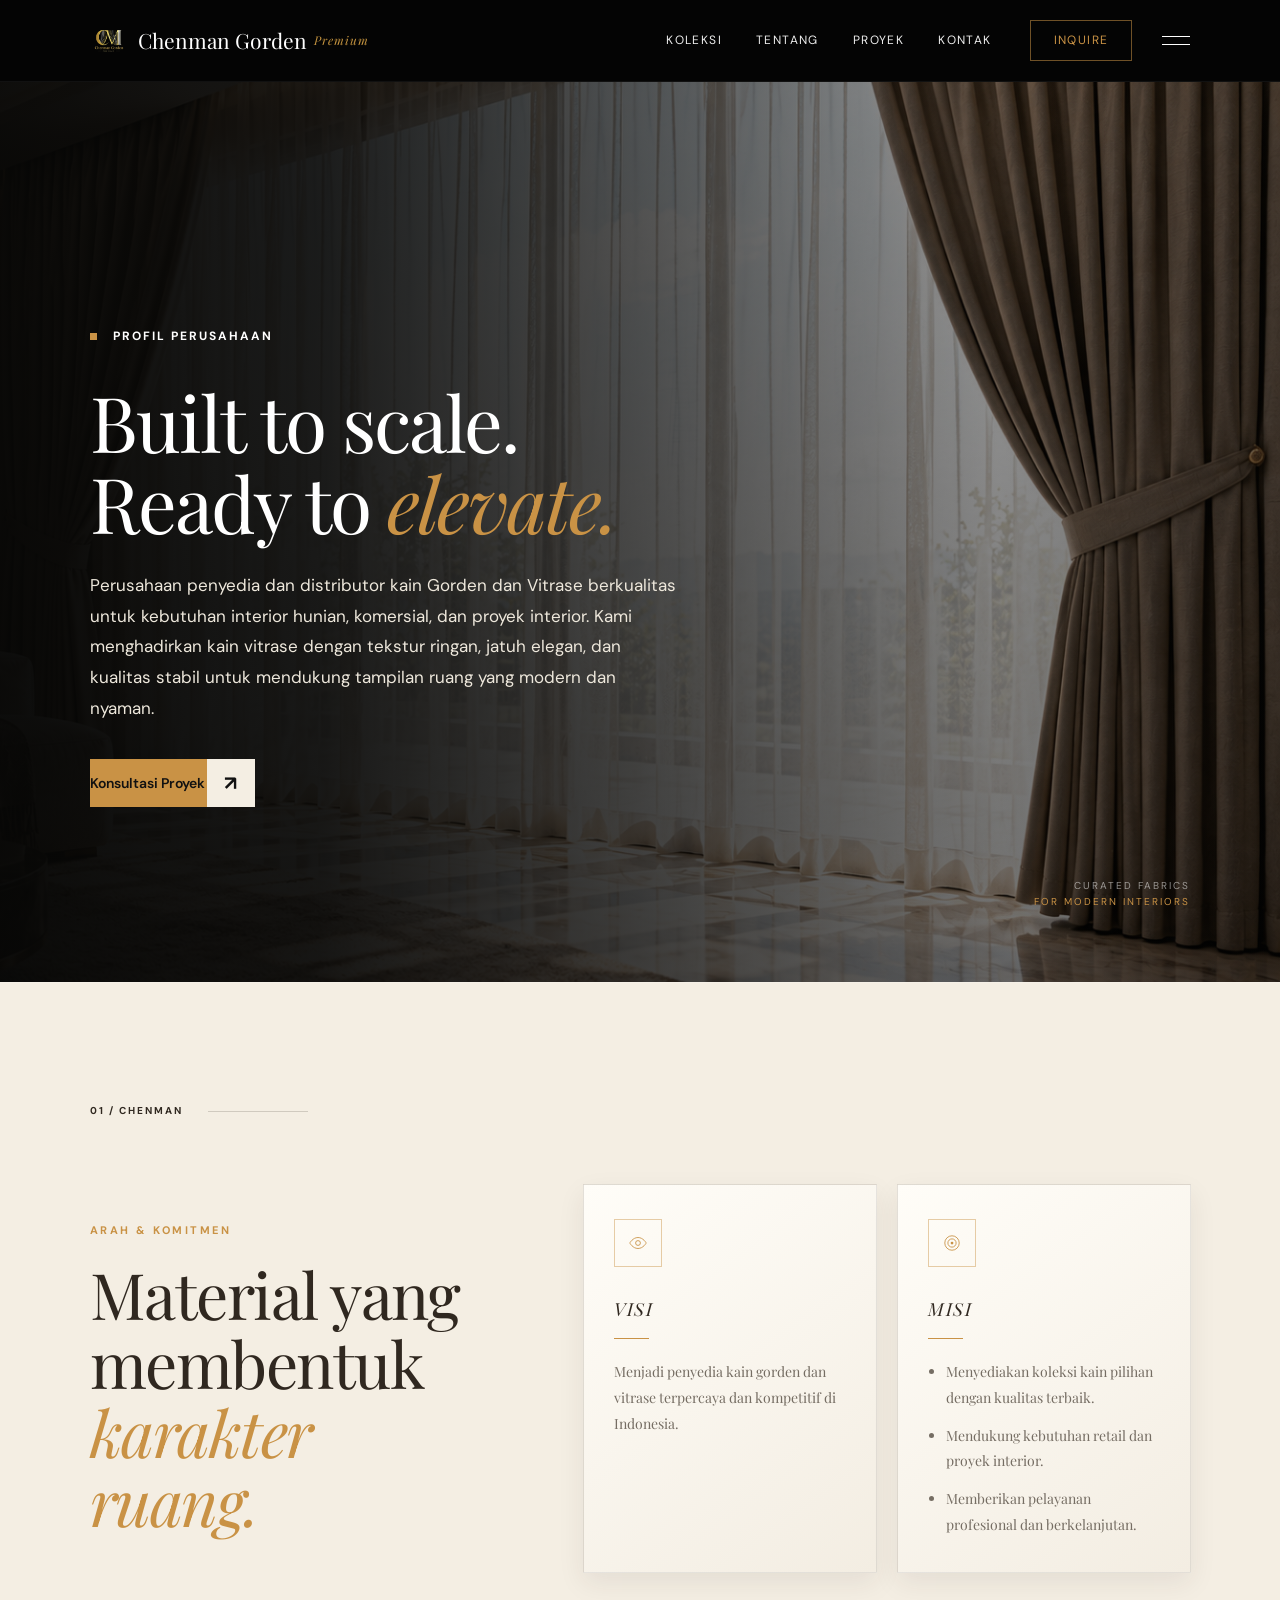
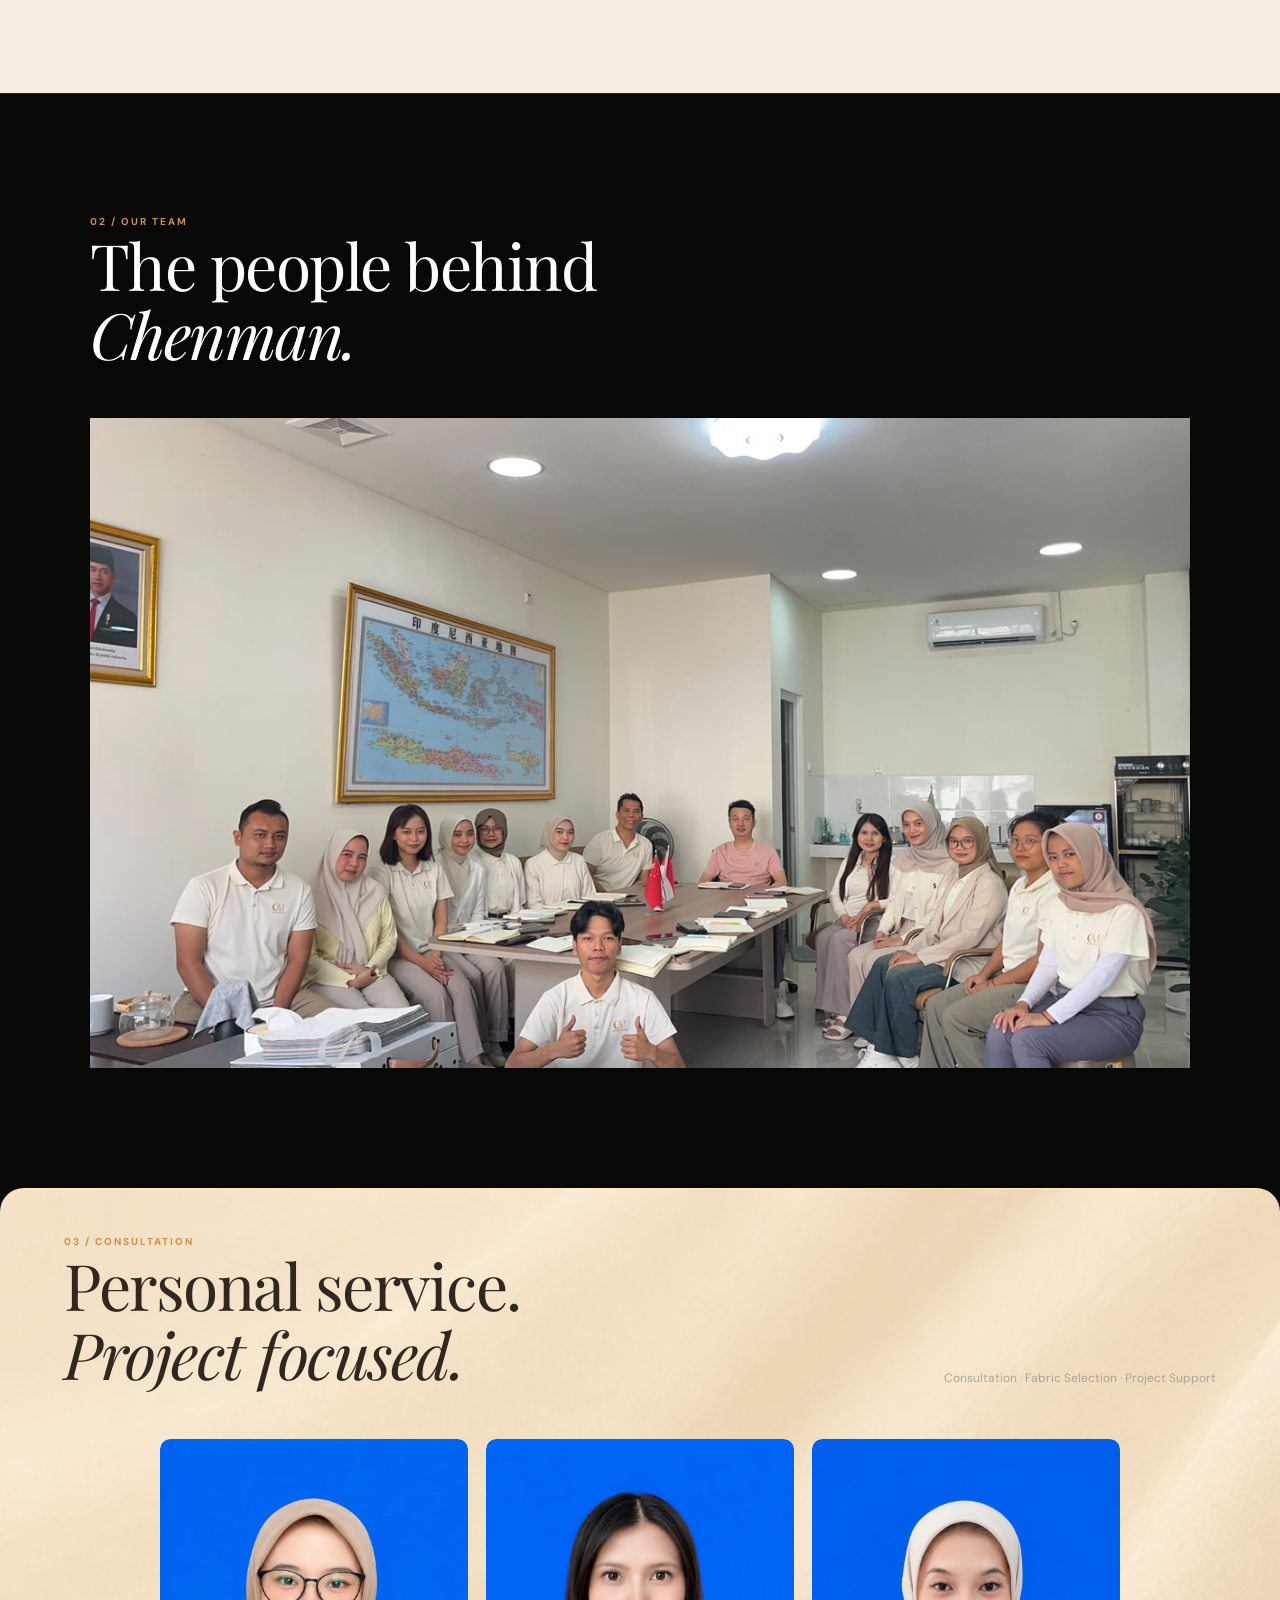
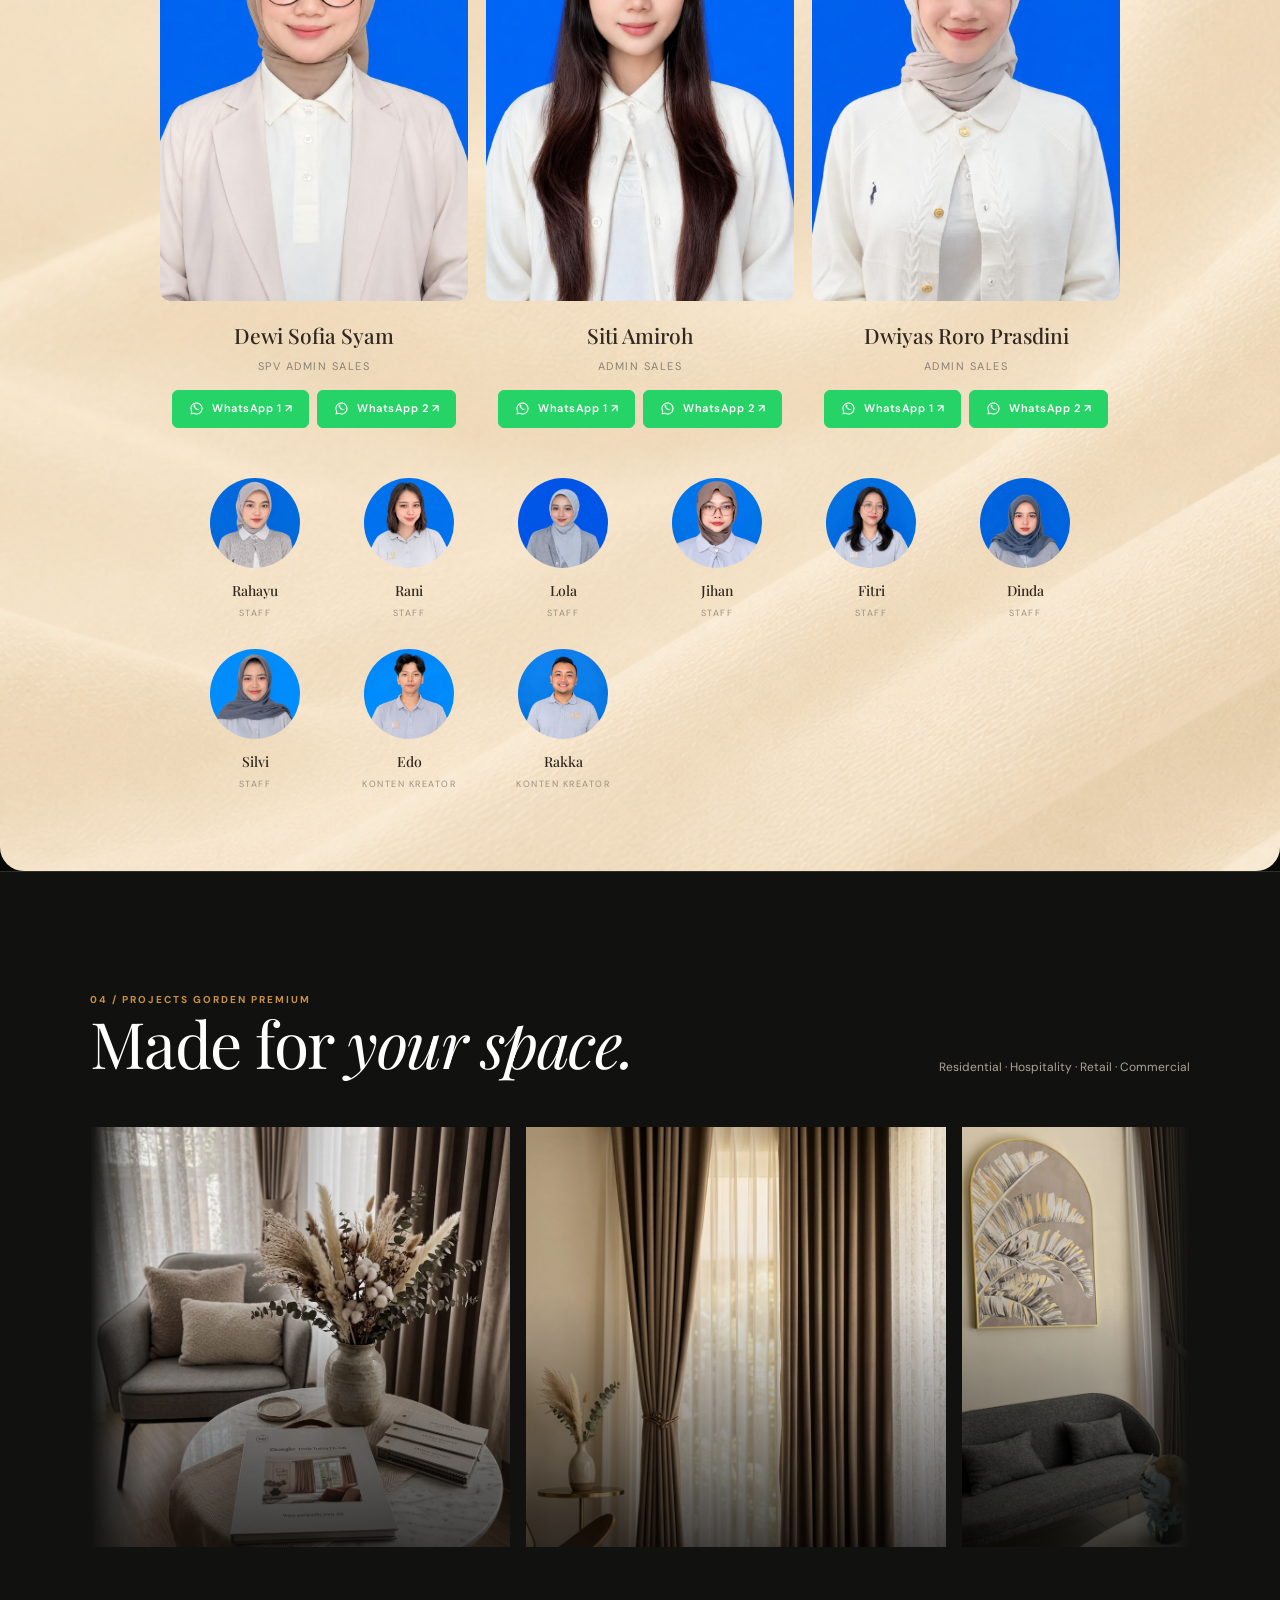
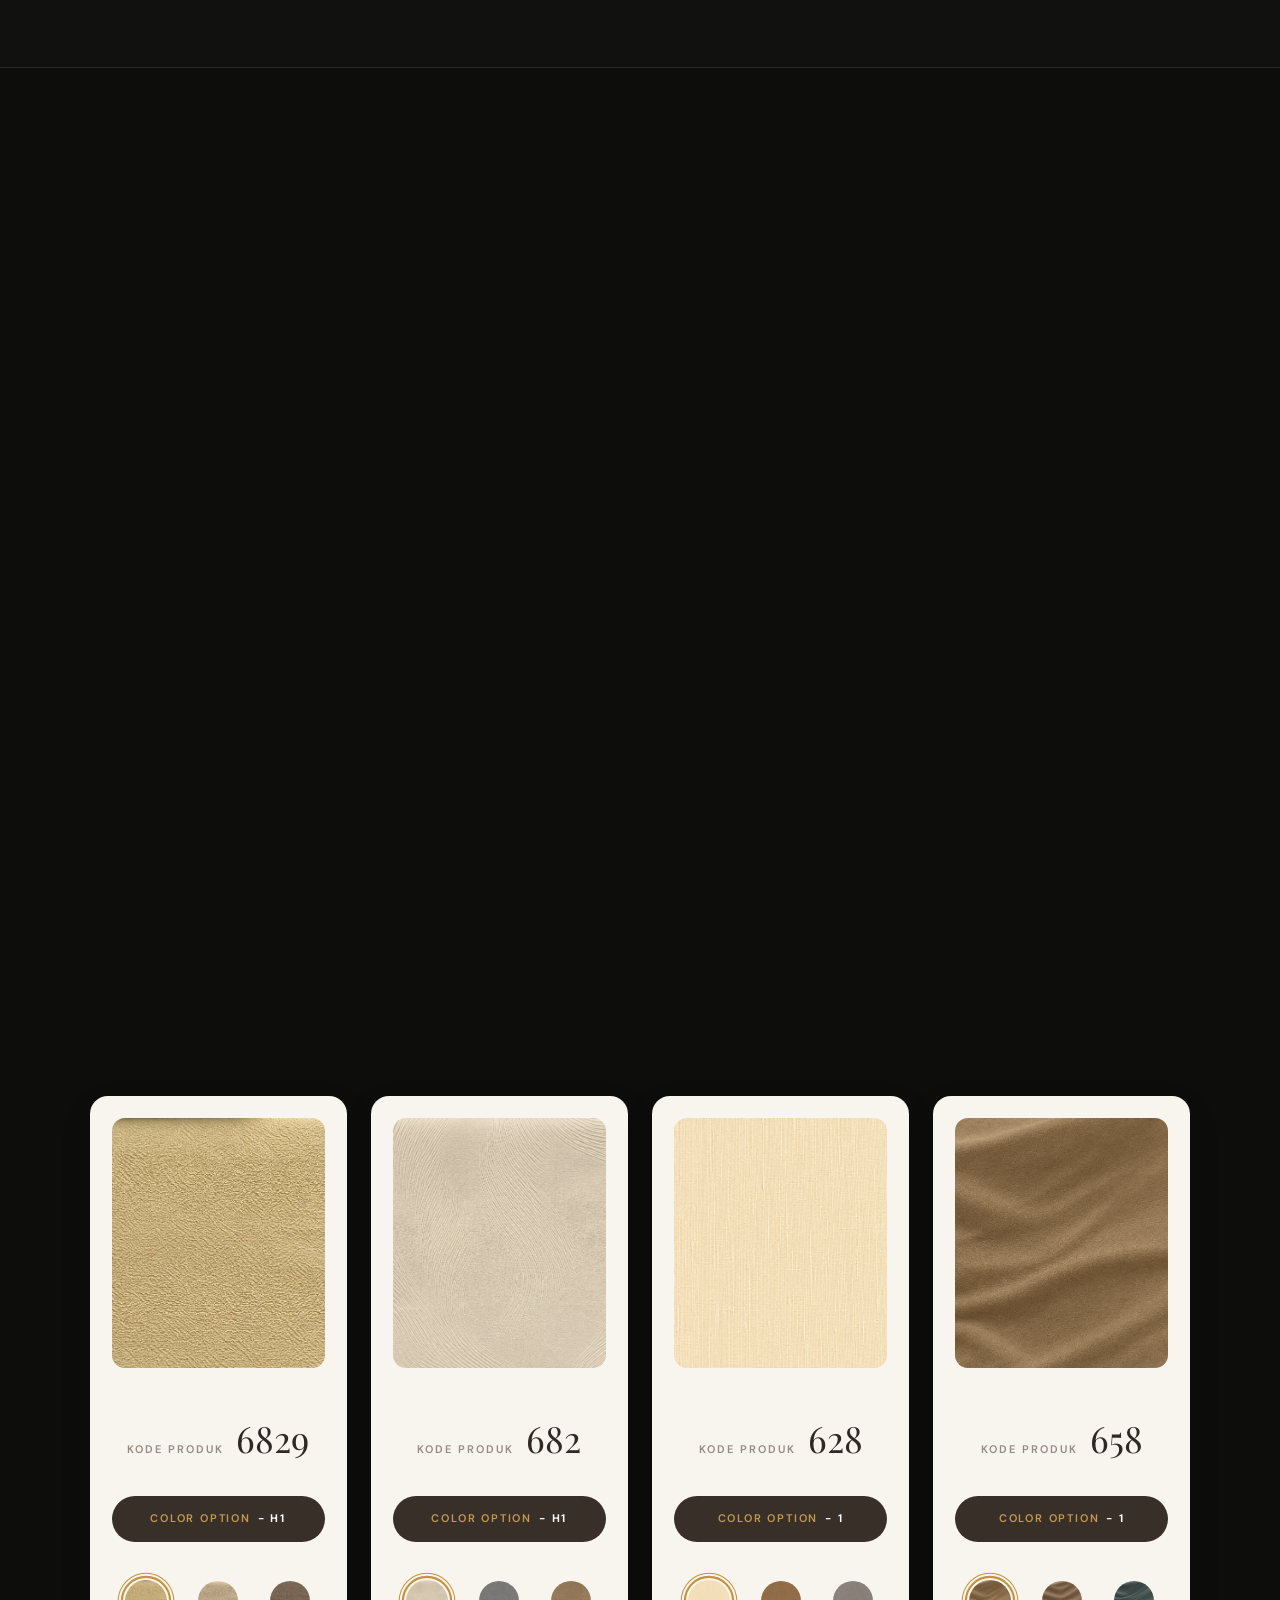
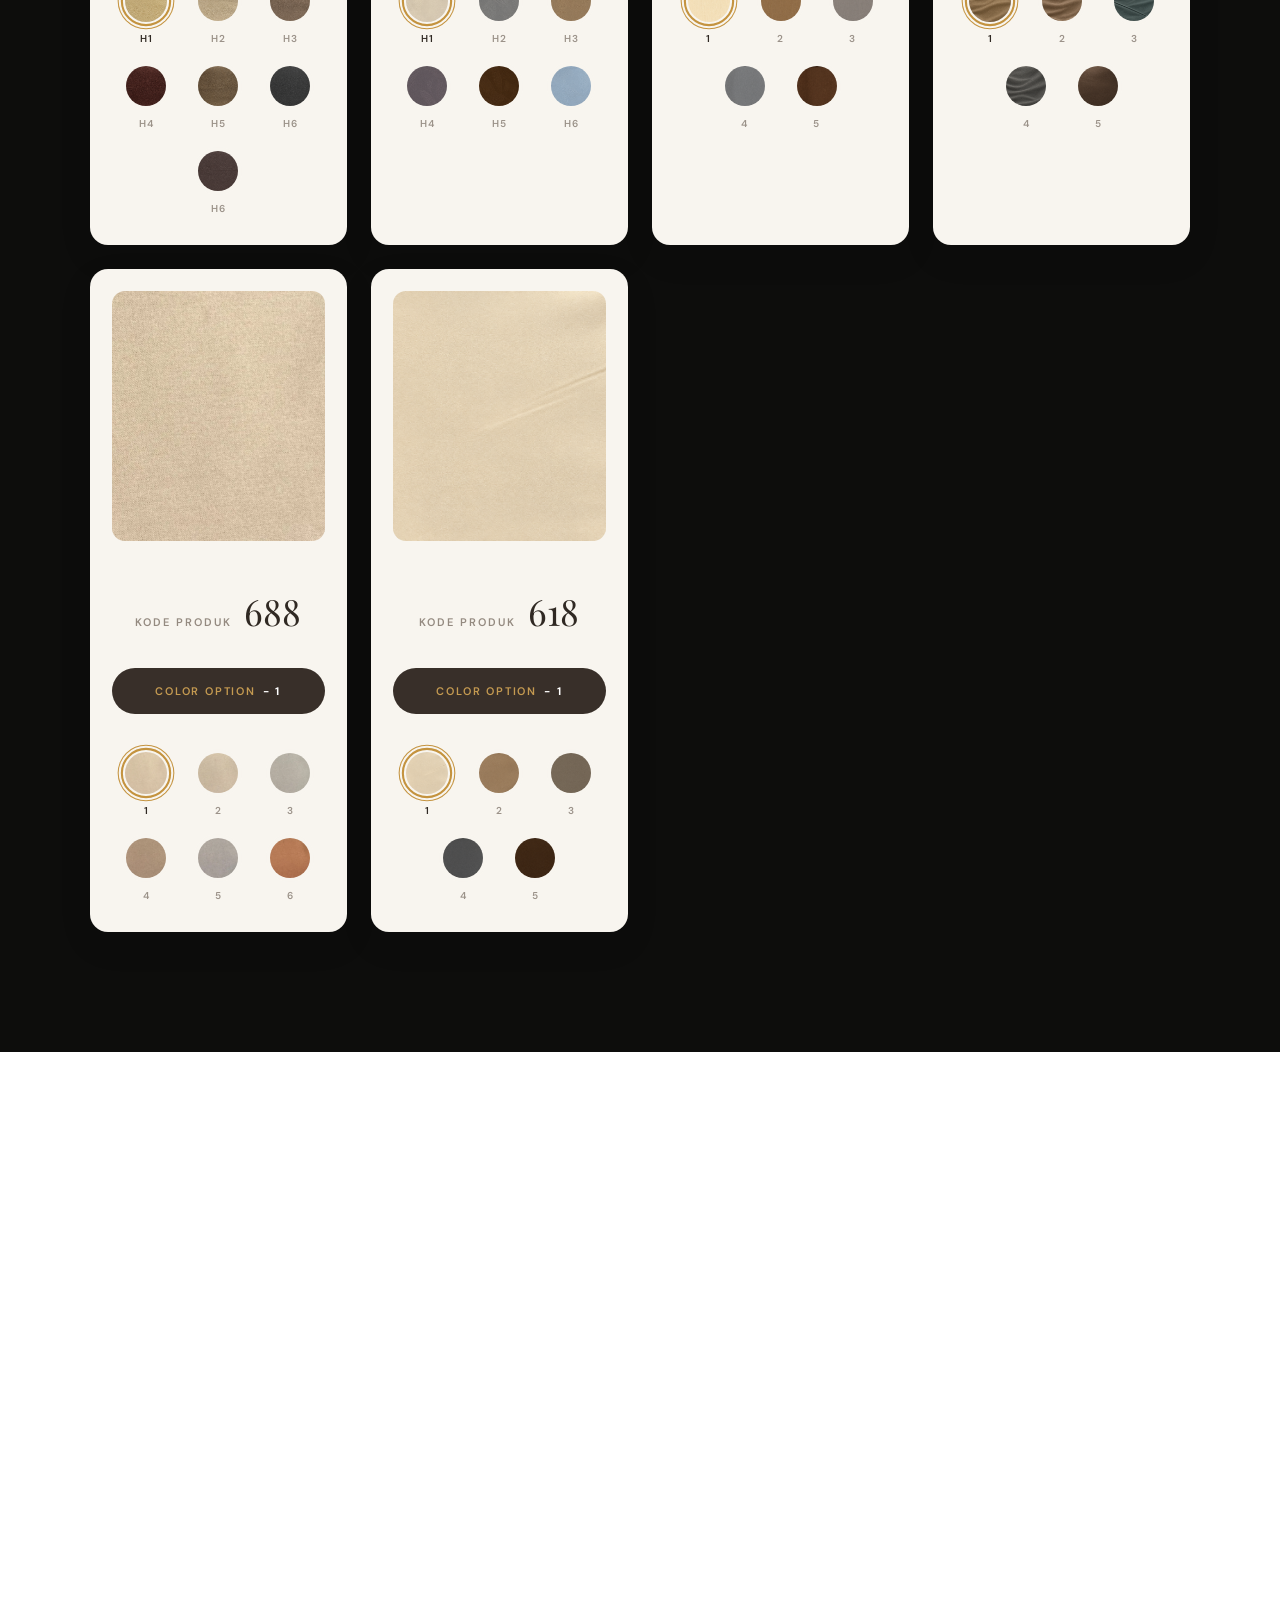
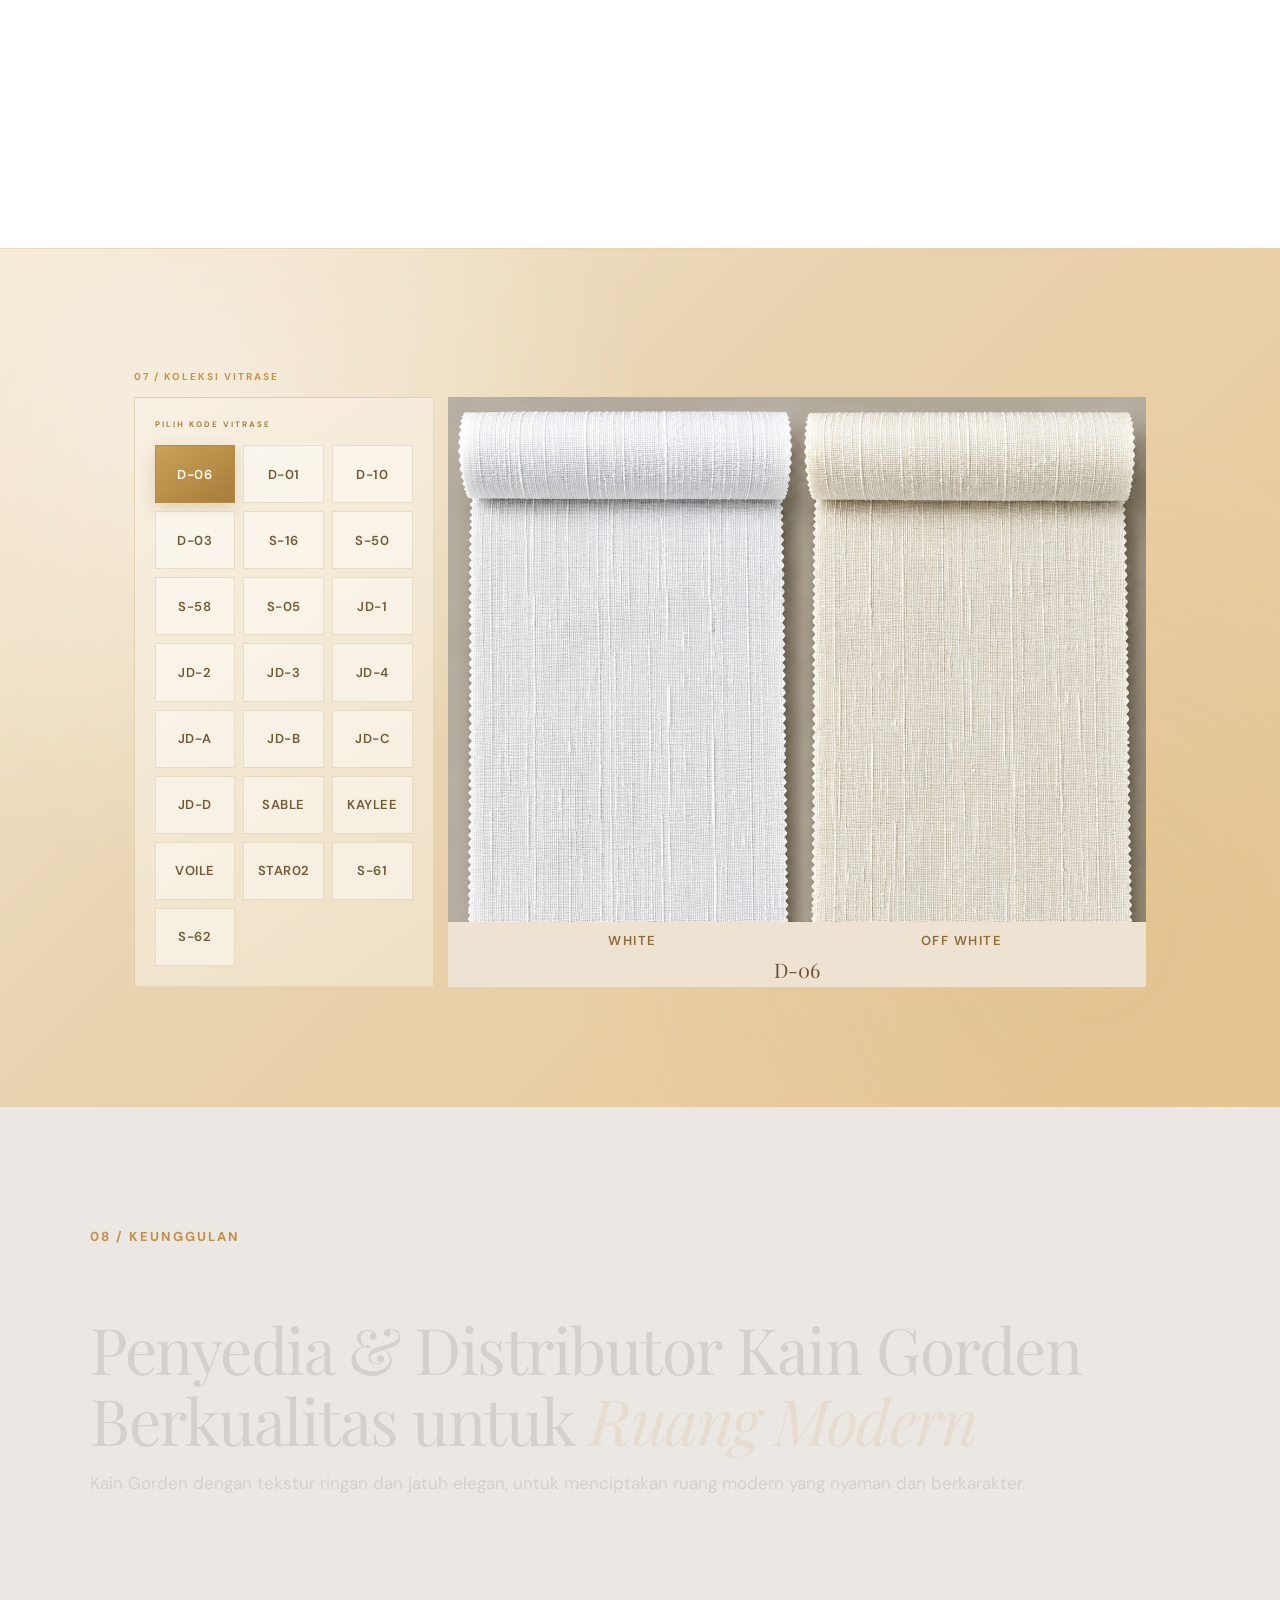
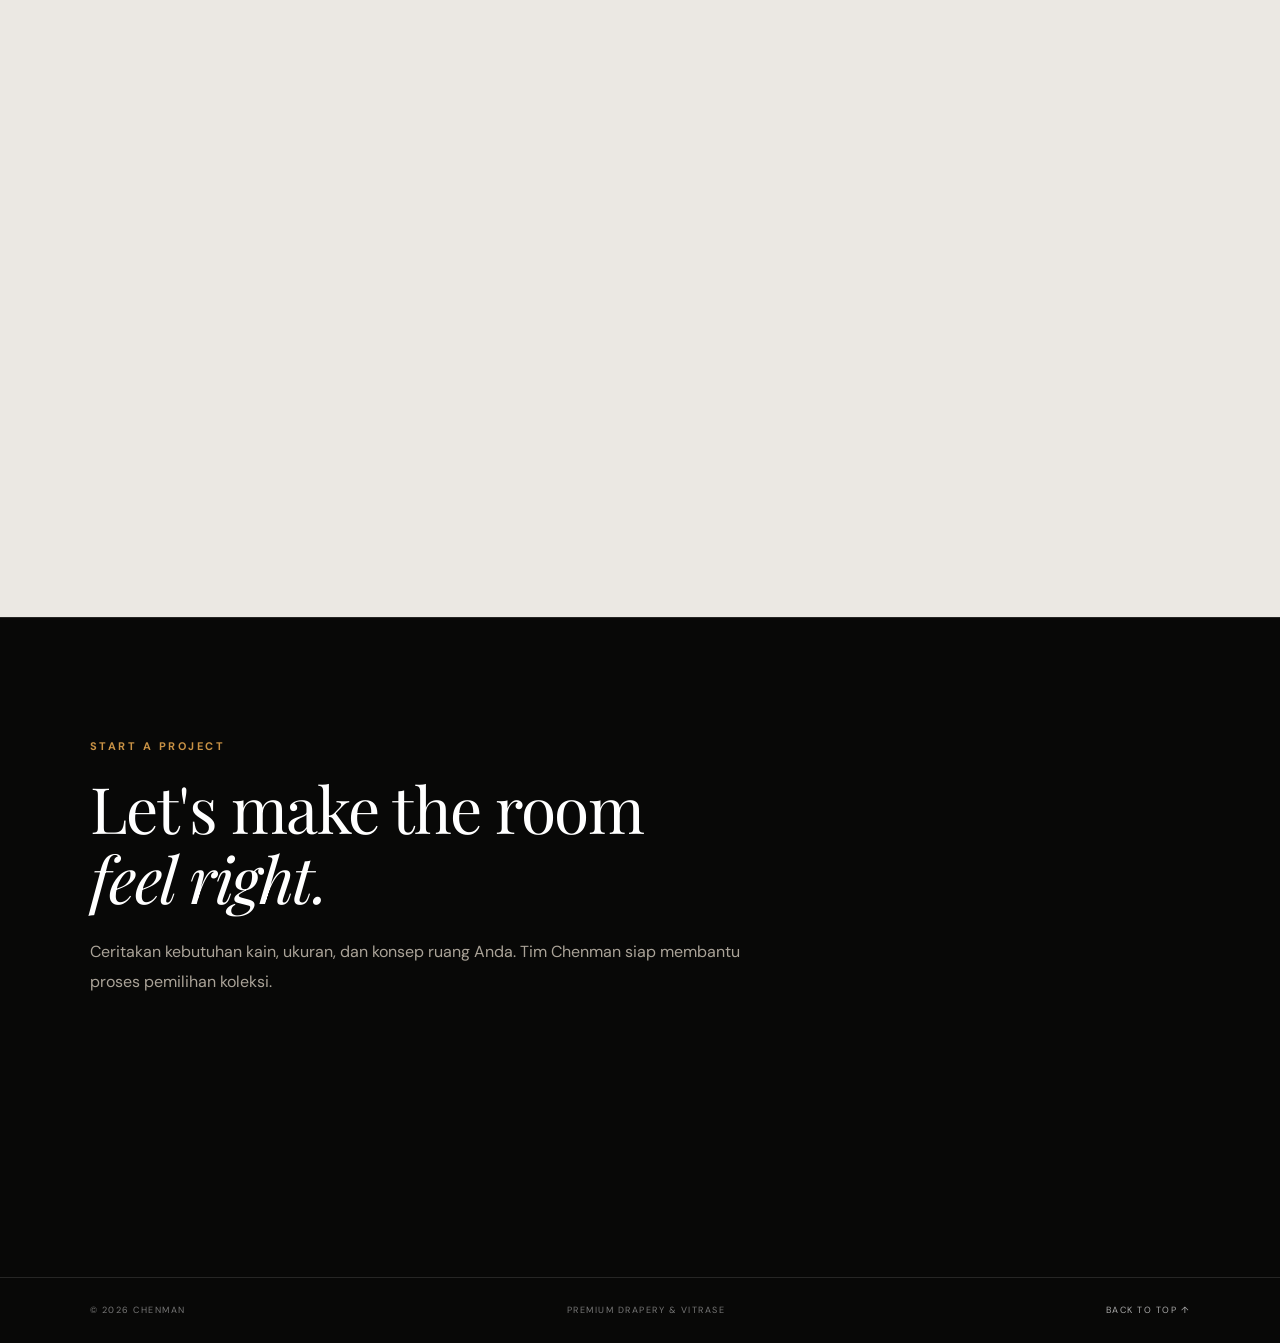
==== index.html @ 86cc6ca8 "Voile" ====
<!DOCTYPE html>
<html lang="id">

<head>
  <meta charset="UTF-8">

  <meta
    name="viewport"
    content="width=device-width, initial-scale=1.0"
  >

  <meta
    name="description"
    content="Chenman Gorden — premium drapery, vitrase, dan kain interior."
  >

  <title>Chenman — Premium Drapery & Vitrase</title>

  <!-- GOOGLE FONTS -->
  <link rel="preconnect" href="https://fonts.googleapis.com">
  <link
    rel="preconnect"
    href="https://fonts.gstatic.com"
    crossorigin
  >

  <link
    href="https://fonts.googleapis.com/css2?family=DM+Sans:wght@400;500;600;700&family=Playfair+Display:ital,wght@0,400;0,500;0,600;1,500&display=swap"
    rel="stylesheet"
  >

  <!-- CSS -->
  <link rel="stylesheet" href="style.css">
</head>


<body>

  <!-- =========================================
     HEADER
========================================= -->

<header class="site-header" id="top">

  <a
  class="brand"
  href="#top"
  aria-label="Chenman Gorden Premium"
>
  <img
    class="brand-logo"
    src="assets/logo1.png"
    alt=""
  >

  <span class="brand-main">
    Chenman Gorden
  </span>

  <span class="brand-premium">
    Premium
  </span>
</a>


  <nav class="desktop-nav">

    <a href="#koleksi">
      Koleksi
    </a>

    <a href="#tentang">
      Tentang
    </a>

    <a href="#proyek">
      Proyek
    </a>

    <a href="#kontak">
      Kontak
    </a>

  </nav>


  <div class="header-actions">

    <a
      class="outline-btn"
      href="#kontak"
    >
      INQUIRE
    </a>

    <button
      class="menu-btn"
      id="menuBtn"
      aria-label="Buka menu"
    >
      <i></i>
      <i></i>
    </button>

  </div>

</header>


  <!-- =========================================
       MOBILE MENU
  ========================================== -->

  <aside
    class="mobile-menu"
    id="mobileMenu"
  >

    <a href="#koleksi">
      Koleksi
    </a>

    <a href="#tentang">
      Tentang
    </a>

    <a href="#proyek">
      Proyek
    </a>

    <a href="#kontak">
      Kontak
    </a>

  </aside>


  <main>


    <!-- =========================================
         HERO
    ========================================== -->

    <section class="hero">

  <!-- BACKGROUND GORDEN -->
  <div class="hero-background"></div>

  <div class="hero-overlay"></div>


  <div class="hero-content">

    <p class="eyebrow">
      <span></span>
      PROFIL PERUSAHAAN
    </p>


    <h1>
      Built to scale.<br>
      Ready to <em>elevate.</em>
    </h1>


    <p class="lead">
      Perusahaan penyedia dan distributor kain Gorden dan Vitrase
      berkualitas untuk kebutuhan interior hunian, komersial, dan proyek
      interior. Kami menghadirkan kain vitrase dengan tekstur ringan, jatuh
      elegan, dan kualitas stabil untuk mendukung tampilan ruang yang modern
      dan nyaman.
    </p>


    <a
      class="gold-btn"
      href="#kontak"
    >
      Konsultasi Proyek
      <b>↗</b>
    </a>

  </div>


  <div class="hero-caption">
    CURATED FABRICS<br>
    <span>FOR MODERN INTERIORS</span>
  </div>

</section>

<!-- =========================================
         01 - CHENMAN
    ========================================== -->

<section class="intro section vision-mission-section" id="tentang">

  <div class="vision-mission-label">
    <div class="section-label">01 / CHENMAN</div>
    <div class="vision-mission-line"></div>
  </div>

  <div class="vision-mission-content">

    <div class="vision-mission-intro">
      <p class="kicker">ARAH & KOMITMEN</p>

      <h2>
        Material yang membentuk<br>
        <em>karakter ruang.</em>
      </h2>
    </div>

    <div class="vision-mission-cards">

      <!-- VISI -->
      <div class="vision-card">

        <div class="vision-icon">
          <svg viewBox="0 0 64 64" aria-hidden="true">
            <path
              d="M8 32s9-16 24-16 24 16 24 16-9 16-24 16S8 32 8 32Z"
              fill="none"
              stroke="currentColor"
              stroke-width="2.5"
            />

            <circle
              cx="32"
              cy="32"
              r="7"
              fill="none"
              stroke="currentColor"
              stroke-width="2.5"
            />
          </svg>
        </div>

        <div class="vision-card-title">VISI</div>

        <div class="vision-card-line"></div>

        <p>
          Menjadi penyedia kain gorden dan vitrase terpercaya dan kompetitif di Indonesia.
        </p>

      </div>


      <!-- MISI -->
      <div class="vision-card">

        <div class="vision-icon">
          <svg viewBox="0 0 64 64" aria-hidden="true">
            <circle
              cx="32"
              cy="32"
              r="21"
              fill="none"
              stroke="currentColor"
              stroke-width="2.5"
            />

            <circle
              cx="32"
              cy="32"
              r="12"
              fill="none"
              stroke="currentColor"
              stroke-width="2.5"
            />

            <circle
              cx="32"
              cy="32"
              r="4"
              fill="currentColor"
            />
          </svg>
        </div>

        <div class="vision-card-title">MISI</div>

        <div class="vision-card-line"></div>

        <ul>
          <li>
            Menyediakan koleksi kain pilihan dengan kualitas terbaik.
          </li>

          <li>
            Mendukung kebutuhan retail dan proyek interior.
          </li>

          <li>
            Memberikan pelayanan profesional dan berkelanjutan.
          </li>
        </ul>

      </div>

    </div>

  </div>

</section>

    <!-- =========================================
         02 / FOTO RAMEAN
    ========================================== -->

    <section class="team section">

      <div class="section-head">

        <div>

          <div class="section-label">
            02 / OUR TEAM
          </div>

          <h2>
            The people behind<br>
            <em>Chenman.</em>
          </h2>

        </div>

      </div>

      <div class="team-photo">

      <img src="assets/team.jpeg" alt="Tim Chenman">

      </div>

    </section>


    <!-- =========================================
         03 / SALES & CONSULTATION
    ========================================== -->

    <section class="sales section sales-section" id="konsultasi">

      <div class="section-head">

        <div>

          <div class="section-label">
            03 / CONSULTATION
          </div>

          <h2>
            Personal service.<br>
            <em>Project focused.</em>
          </h2>

        </div>


        <p class="project-note">
          Consultation · Fabric Selection · Project Support
        </p>

      </div>

<!-- =========================================
     3 STAFF UTAMA
========================================= -->

<div class="consultation-feature">

  <!-- =========================
       DEWI
  ========================== -->
  <div class="consultant-card">

    <a
      href="https://wa.me/6281617749989"
      target="_blank"
      rel="noopener"
      class="consultant-photo"
    >
      <img
        src="assets/staff/dewi.jpeg"
        alt="Dewi"
      >
    </a>

    <div class="consultant-info">

      <h3>Dewi Sofia Syam</h3>
      <p>SPV Admin Sales</p>

      <div class="consultant-wa">

        <!-- WhatsApp 1 -->
        <a
          href="https://wa.me/6281617749989"
          target="_blank"
          rel="noopener"
        >
          <svg
            width="15"
            height="15"
            viewBox="0 0 32 32"
            aria-hidden="true"
          >
            <path
              fill="currentColor"
              d="M16.01 3C8.83 3 3 8.82 3 16c0 2.29.6 4.45 1.74 6.39L3.06 29l6.76-1.65A12.92 12.92 0 0 0 16.01 29C23.18 29 29 23.18 29 16S23.18 3 16.01 3Zm0 23.65c-2.03 0-4.02-.55-5.76-1.6l-.41-.24-4.01.98 1.07-3.9-.27-.42A10.7 10.7 0 1 1 16.01 26.65Zm5.87-8.03c-.32-.16-1.9-.94-2.19-1.05-.29-.11-.5-.16-.71.16-.21.32-.82 1.05-1-1.26-.18.21-.36.24-.68.08-.32-.16-1.34-.49-2.55-1.57-.94-.84-1.57-1.87-1.75-2.19-.18-.32-.02-.49.14-.65.15-.15.32-.39.48-.58.16-.19.21-.32.32-.53.11-.21.05-.39-.03-.55-.08-.16-.71-1.71-.97-2.34-.26-.63-.52-.54-.71-.55h-.6c-.21 0-.55.08-.84.39-.29.32-1.1 1.08-1.1 2.63s1.13 3.05 1.29 3.26c.16.21 2.23 3.4 5.4 4.77.75.32 1.34.52 1.8.67.76.24 1.45.21 2 .13.61-.09 1.9-.78 2.17-1.53.27-.76.27-1.4.19-1.53-.08-.13-.29-.21-.61-.37Z"
            />
          </svg>

          WhatsApp 1 ↗
        </a>

        <!-- WhatsApp 2 -->
        <a
          href="https://wa.me/6281617759989"
          target="_blank"
          rel="noopener"
        >
          <svg
            width="15"
            height="15"
            viewBox="0 0 32 32"
            aria-hidden="true"
          >
            <path
              fill="currentColor"
              d="M16.01 3C8.83 3 3 8.82 3 16c0 2.29.6 4.45 1.74 6.39L3.06 29l6.76-1.65A12.92 12.92 0 0 0 16.01 29C23.18 29 29 23.18 29 16S23.18 3 16.01 3Zm0 23.65c-2.03 0-4.02-.55-5.76-1.6l-.41-.24-4.01.98 1.07-3.9-.27-.42A10.7 10.7 0 1 1 16.01 26.65Zm5.87-8.03c-.32-.16-1.9-.94-2.19-1.05-.29-.11-.5-.16-.71.16-.21.32-.82 1.05-1-1.26-.18.21-.36.24-.68.08-.32-.16-1.34-.49-2.55-1.57-.94-.84-1.57-1.87-1.75-2.19-.18-.32-.02-.49.14-.65.15-.15.32-.39.48-.58.16-.19.21-.32.32-.53.11-.21.05-.39-.03-.55-.08-.16-.71-1.71-.97-2.34-.26-.63-.52-.54-.71-.55h-.6c-.21 0-.55.08-.84.39-.29.32-1.1 1.08-1.1 2.63s1.13 3.05 1.29 3.26c.16.21 2.23 3.4 5.4 4.77.75.32 1.34.52 1.8.67.76.24 1.45.21 2 .13.61-.09 1.9-.78 2.17-1.53.27-.76.27-1.4.19-1.53-.08-.13-.29-.21-.61-.37Z"
            />
          </svg>

          WhatsApp 2 ↗
        </a>

      </div>
    </div>
  </div>


  <!-- =========================
       AMI
  ========================== -->
  <div class="consultant-card">

    <a
      href="https://wa.me/6282128495941"
      target="_blank"
      rel="noopener"
      class="consultant-photo"
    >
      <img
        src="assets/staff/ami.jpeg"
        alt="Ami"
      >
    </a>

    <div class="consultant-info">

      <h3>Siti Amiroh</h3>
      <p>Admin Sales</p>

      <div class="consultant-wa">

        <!-- WhatsApp 1 -->
        <a
          href="https://wa.me/628157770232"
          target="_blank"
          rel="noopener"
        >
          <svg
            width="15"
            height="15"
            viewBox="0 0 32 32"
            aria-hidden="true"
          >
            <path
              fill="currentColor"
              d="M16.01 3C8.83 3 3 8.82 3 16c0 2.29.6 4.45 1.74 6.39L3.06 29l6.76-1.65A12.92 12.92 0 0 0 16.01 29C23.18 29 29 23.18 29 16S23.18 3 16.01 3Zm0 23.65c-2.03 0-4.02-.55-5.76-1.6l-.41-.24-4.01.98 1.07-3.9-.27-.42A10.7 10.7 0 1 1 16.01 26.65Zm5.87-8.03c-.32-.16-1.9-.94-2.19-1.05-.29-.11-.5-.16-.71.16-.21.32-.82 1.05-1-1.26-.18.21-.36.24-.68.08-.32-.16-1.34-.49-2.55-1.57-.94-.84-1.57-1.87-1.75-2.19-.18-.32-.02-.49.14-.65.15-.15.32-.39.48-.58.16-.19.21-.32.32-.53.11-.21.05-.39-.03-.55-.08-.16-.71-1.71-.97-2.34-.26-.63-.52-.54-.71-.55h-.6c-.21 0-.55.08-.84.39-.29.32-1.1 1.08-1.1 2.63s1.13 3.05 1.29 3.26c.16.21 2.23 3.4 5.4 4.77.75.32 1.34.52 1.8.67.76.24 1.45.21 2 .13.61-.09 1.9-.78 2.17-1.53.27-.76.27-1.4.19-1.53-.08-.13-.29-.21-.61-.37Z"
            />
          </svg>

          WhatsApp 1 ↗
        </a>

        <!-- WhatsApp 2 -->
        <a
          href="https://wa.me/628157770235"
          target="_blank"
          rel="noopener"
        >
          <svg
            width="15"
            height="15"
            viewBox="0 0 32 32"
            aria-hidden="true"
          >
            <path
              fill="currentColor"
              d="M16.01 3C8.83 3 3 8.82 3 16c0 2.29.6 4.45 1.74 6.39L3.06 29l6.76-1.65A12.92 12.92 0 0 0 16.01 29C23.18 29 29 23.18 29 16S23.18 3 16.01 3Zm0 23.65c-2.03 0-4.02-.55-5.76-1.6l-.41-.24-4.01.98 1.07-3.9-.27-.42A10.7 10.7 0 1 1 16.01 26.65Zm5.87-8.03c-.32-.16-1.9-.94-2.19-1.05-.29-.11-.5-.16-.71.16-.21.32-.82 1.05-1-1.26-.18.21-.36.24-.68.08-.32-.16-1.34-.49-2.55-1.57-.94-.84-1.57-1.87-1.75-2.19-.18-.32-.02-.49.14-.65.15-.15.32-.39.48-.58.16-.19.21-.32.21-.53.11-.21.05-.39-.03-.55-.08-.16-.71-1.71-.97-2.34-.26-.63-.52-.54-.71-.55h-.6c-.21 0-.55.08-.84.39-.29.32-1.1 1.08-1.1 2.63s1.13 3.05 1.29 3.26c.16.21 2.23 3.4 5.4 4.77.75.32 1.34.52 1.8.67.76.24 1.45.21 2 .13.61-.09 1.9-.78 2.17-1.53.27-.76.27-1.4.19-1.53-.08-.13-.29-.21-.61-.37Z"
            />
          </svg>

          WhatsApp 2 ↗
        </a>

      </div>
    </div>
  </div>


  <!-- =========================
       DWI
  ========================== -->
  <div class="consultant-card">

    <a
      href="https://wa.me/6281586057776"
      target="_blank"
      rel="noopener"
      class="consultant-photo"
    >
      <img
        src="assets/staff/dwi.jpeg"
        alt="Dwi"
      >
    </a>

    <div class="consultant-info">

      <h3>Dwiyas Roro Prasdini</h3>
      <p>Admin Sales</p>

      <div class="consultant-wa">

        <!-- WhatsApp 1 -->
        <a
          href="https://wa.me/6281586057776"
          target="_blank"
          rel="noopener"
        >
          <svg
            width="15"
            height="15"
            viewBox="0 0 32 32"
            aria-hidden="true"
          >
            <path
              fill="currentColor"
              d="M16.01 3C8.83 3 3 8.82 3 16c0 2.29.6 4.45 1.74 6.39L3.06 29l6.76-1.65A12.92 12.92 0 0 0 16.01 29C23.18 29 29 23.18 29 16S23.18 3 16.01 3Zm0 23.65c-2.03 0-4.02-.55-5.76-1.6l-.41-.24-4.01.98 1.07-3.9-.27-.42A10.7 10.7 0 1 1 16.01 26.65Zm5.87-8.03c-.32-.16-1.9-.94-2.19-1.05-.29-.11-.5-.16-.71.16-.21.32-.82 1.05-1-1.26-.18.21-.36.24-.68.08-.32-.16-1.34-.49-2.55-1.57-.94-.84-1.57-1.87-1.75-2.19-.18-.32-.02-.49.14-.65.15-.15.32-.39.48-.58.16-.19.21-.32.32-.53.11-.21.05-.39-.03-.55-.08-.16-.71-1.71-.97-2.34-.26-.63-.52-.54-.71-.55h-.6c-.21 0-.55.08-.84.39-.29.32-1.1 1.08-1.1 2.63s1.13 3.05 1.29 3.26c.16.21 2.23 3.4 5.4 4.77.75.32 1.34.52 1.8.67.76.24 1.45.21 2 .13.61-.09 1.9-.78 2.17-1.53.27-.76.27-1.4.19-1.53-.08-.13-.29-.21-.61-.37Z"
            />
          </svg>

          WhatsApp 1 ↗
        </a>

        <!-- WhatsApp 2 -->
        <a
          href="https://wa.me/6281586177706"
          target="_blank"
          rel="noopener"
        >
          <svg
            width="15"
            height="15"
            viewBox="0 0 32 32"
            aria-hidden="true"
          >
            <path
              fill="currentColor"
              d="M16.01 3C8.83 3 3 8.82 3 16c0 2.29.6 4.45 1.74 6.39L3.06 29l6.76-1.65A12.92 12.92 0 0 0 16.01 29C23.18 29 29 23.18 29 16S23.18 3 16.01 3Zm0 23.65c-2.03 0-4.02-.55-5.76-1.6l-.41-.24-4.01.98 1.07-3.9-.27-.42A10.7 10.7 0 1 1 16.01 26.65Zm5.87-8.03c-.32-.16-1.9-.94-2.19-1.05-.29-.11-.5-.16-.71.16-.21.32-.82 1.05-1-1.26-.18.21-.36.24-.68.08-.32-.16-1.34-.49-2.55-1.57-.94-.84-1.57-1.87-1.75-2.19-.18-.32-.02-.49.14-.65.15-.15.32-.39.48-.58.16-.19.21-.32.32-.53.11-.21.05-.39-.03-.55-.08-.16-.71-1.71-.97-2.34-.26-.63-.52-.54-.71-.55h-.6c-.21 0-.55.08-.84.39-.29.32-1.1 1.08-1.1 2.63s1.13 3.05 1.29 3.26c.16.21 2.23 3.4 5.4 4.77.75.32 1.34.52 1.8.67.76.24 1.45.21 2 .13.61-.09 1.9-.78 2.17-1.53.27-.76.27-1.4.19-1.53-.08-.13-.29-.21-.61-.37Z"
            />
          </svg>

          WhatsApp 2 ↗
        </a>

      </div>
    </div>
  </div>

</div>

<!-- =========================================
     STAFF LAINNYA
========================================= -->

<div class="consultation-grid">

  <div class="staff-card">
    <img src="assets/staff/ayu.jpeg" alt="Rahayu">
    <h4>Rahayu</h4>
    <span>STAFF</span>
  </div>

  <div class="staff-card">
    <img src="assets/staff/rani.jpeg" alt="Rani">
    <h4>Rani</h4>
    <span>STAFF</span>
  </div>

  <div class="staff-card">
    <img src="assets/staff/lola.PNG" alt="">
    <h4>Lola</h4>
    <span>STAFF</span>
  </div>

  <div class="staff-card">
    <img src="assets/staff/jihan.jpeg" alt="">
    <h4>Jihan</h4>
    <span>STAFF</span>
  </div>

  <div class="staff-card">
    <img src="assets/staff/fitri.png" alt="">
    <h4>Fitri</h4>
    <span>STAFF</span>
  </div>

  <div class="staff-card">
    <img src="assets/staff/dinda.jpeg" alt="">
    <h4>Dinda</h4>
    <span>STAFF</span>
  </div>

  <div class="staff-card">
    <img src="assets/staff/silvi.jpeg" alt="">
    <h4>Silvi</h4>
    <span>STAFF</span>
  </div>

  <div class="staff-card">
    <img src="assets/staff/edo.jpeg" alt="">
    <h4>Edo</h4>
    <span>KONTEN KREATOR</span>
  </div>

  <div class="staff-card">
    <img src="assets/staff/rakka.jpeg" alt="">
    <h4>Rakka</h4>
    <span>KONTEN KREATOR</span>
  </div>


</div>

      <p class="body-copy">
        
      </p>

    </section>


    <!-- =========================================
         PROJECTS
    ========================================== -->

    <section
      class="projects section"
      id="proyek"
    >

      <div class="section-head">

        <div>

          <div class="section-label">
            04 / PROJECTS GORDEN PREMIUM
          </div>

          <h2>
            Made for <em>your space.</em>
          </h2>

        </div>


        <p class="project-note">
          Residential · Hospitality · Retail · Commercial
        </p>

      </div>


        <div class="project-slider">

        <div class="project-track">

          <div class="project g1">
            <span></span>
          </div>

          <div class="project g2">
            <span></span>
          </div>

          <div class="project g3">
            <span></span>
          </div>

          <!-- DUPLIKAT UNTUK LOOP -->
          <div class="project g1">
            <span></span>
          </div>

          <div class="project g2">
            <span></span>
          </div>

          <div class="project g3">
            <span>L</span>
          </div>

        </div>

      </div>

    </section>



<!-- =========================================
     05 / COLLECTION
========================================= -->

<section
  class="collection section"
  id="koleksi"
>

  <div class="section-head">

    <div>

      <div class="section-label">
        05 / COLLECTION
      </div>

      <h2>
        Featured <em>Collections</em>
      </h2>

    </div>


    <a
      href="#kontak"
      class="text-link"
    >
      Lihat semua koleksi ↗
    </a>

  </div>



  <div class="catalog-products">


    <!-- =====================================
         6811
    ====================================== -->

    <article class="product-card">

      <div class="product-image">

        <img
          id="image-6811"
          src="assets/6811/6811-h1.png"
          alt="Chenman 6811 H1"
        >

      </div>


      <div class="product-code">

        <span>KODE PRODUK</span>

        <strong>
          6811
        </strong>

      </div>


      <div class="color-title">

        <span>COLOR OPTION</span>

        <b>- H1</b>

      </div>


      <div
        class="color-options"
        data-product="6811"
      >

        <button
          class="color-option active"
          data-color="H1"
          data-image="assets/6811/6811-h1.png"
        >
          <img src="assets/6811/6811-h1.png" alt="H1">
          <span>H1</span>
        </button>

        <button
          class="color-option"
          data-color="H2"
          data-image="assets/6811/6811-h2.png"
        >
          <img src="assets/6811/6811-h2.png" alt="H2">
          <span>H2</span>
        </button>

        <button
          class="color-option"
          data-color="H3"
          data-image="assets/6811/6811-h3.png"
        >
          <img src="assets/6811/6811-h3.png" alt="H3">
          <span>H3</span>
        </button>

        <button
          class="color-option"
          data-color="H4"
          data-image="assets/6811/6811-h4.png"
        >
          <img src="assets/6811/6811-h4.png" alt="H4">
          <span>H4</span>
        </button>

        <button
          class="color-option"
          data-color="H5"
          data-image="assets/6811/6811-h5.png"
        >
          <img src="assets/6811/6811-h5.png" alt="H5">
          <span>H5</span>
        </button>

        <button
          class="color-option"
          data-color="H6"
          data-image="assets/6811/6811-h6.png"
        >
          <img src="assets/6811/6811-h6.png" alt="H6">
          <span>H6</span>
        </button>

        <button
          class="color-option"
          data-color="H7"
          data-image="assets/6811/6811-h7.png"
        >
          <img src="assets/6811/6811-h7.png" alt="H7">
          <span>H7</span>
        </button>

      </div>

    </article>



    <!-- =====================================
         6869
    ====================================== -->

    <article class="product-card">

      <div class="product-image">

        <img
          id="image-6869"
          src="assets/6869/6869-h1.png"
          alt="Chenman 6869 H1"
        >

      </div>


      <div class="product-code">

        <span>KODE PRODUK</span>

        <strong>
          6869
        </strong>

      </div>


      <div class="color-title">

        <span>COLOR OPTION</span>

        <b>- H1</b>

      </div>


      <div
        class="color-options"
        data-product="6869"
      >

        <button
          class="color-option active"
          data-color="H1"
          data-image="assets/6869/6869-h1.png"
        >
          <img src="assets/6869/6869-h1.png" alt="H1">
          <span>H1</span>
        </button>

        <button
          class="color-option"
          data-color="H2"
          data-image="assets/6869/6869-h2.png"
        >
          <img src="assets/6869/6869-h2.png" alt="H2">
          <span>H2</span>
        </button>

        <button
          class="color-option"
          data-color="H3"
          data-image="assets/6869/6869-h3.png"
        >
          <img src="assets/6869/6869-h3.png" alt="H3">
          <span>H3</span>
        </button>

        <button
          class="color-option"
          data-color="H4"
          data-image="assets/6869/6869-h4.png"
        >
          <img src="assets/6869/6869-h4.png" alt="H4">
          <span>H4</span>
        </button>

        <button
          class="color-option"
          data-color="H5"
          data-image="assets/6869/6869-h5.png"
        >
          <img src="assets/6869/6869-h5.png" alt="H5">
          <span>H5</span>
        </button>

        <button
          class="color-option"
          data-color="H6"
          data-image="assets/6869/6869-h6.png"
        >
          <img src="assets/6869/6869-h6.png" alt="H6">
          <span>H6</span>
        </button>

        <button
          class="color-option"
          data-color="H7"
          data-image="assets/6869/6869-h7.png"
        >
          <img src="assets/6869/6869-h7.png" alt="H6">
          <span>H7</span>
        </button>

      </div>

    </article>



    <!-- =====================================
         686
    ====================================== -->

    <article class="product-card">

      <div class="product-image">

        <img
          id="image-686"
          src="assets/686/686-h1.png"
          alt="Chenman 686 H1"
        >

      </div>


      <div class="product-code">

        <span>KODE PRODUK</span>

        <strong>
          686
        </strong>

      </div>


      <div class="color-title">

        <span>COLOR OPTION</span>

        <b>- H1</b>

      </div>


      <div
        class="color-options"
        data-product="686"
      >

        <button
          class="color-option active"
          data-color="H1"
          data-image="assets/686/686-h1.png"
        >
          <img src="assets/686/686-h1.png" alt="H1">
          <span>H1</span>
        </button>

        <button
          class="color-option"
          data-color="H2"
          data-image="assets/686/686-h2.png"
        >
          <img src="assets/686/686-h2.png" alt="H2">
          <span>H2</span>
        </button>

        <button
          class="color-option"
          data-color="H3"
          data-image="assets/686/686-h3.png"
        >
          <img src="assets/686/686-h3.png" alt="H3">
          <span>H3</span>
        </button>

        <button
          class="color-option"
          data-color="H4"
          data-image="assets/686/686-h4.png"
        >
          <img src="assets/686/686-h4.png" alt="H4">
          <span>H4</span>
        </button>

        <button
          class="color-option"
          data-color="H5"
          data-image="assets/686/686-h5.png"
        >
          <img src="assets/686/686-h5.png" alt="H5">
          <span>H5</span>
        </button>

        <button
          class="color-option"
          data-color="H6"
          data-image="assets/686/686-h6.png"
        >
          <img src="assets/686/686-h6.png" alt="H6">
          <span>H6</span>
        </button>

      </div>

    </article>

    <!-- =====================================
         H-SER
    ====================================== -->

    <article class="product-card">

      <div class="product-image">

        <img
          id="image-H-Ser"
          src="assets/h ser-h1.png"
          alt="Chenman H-Ser H1"
        >

      </div>


      <div class="product-code">

        <span>KODE PRODUK</span>

        <strong>
          H-Ser
        </strong>

      </div>


      <div class="color-title">

        <span>COLOR OPTION</span>

        <b>- H1</b>

      </div>


      <div
        class="color-options"
        data-product="H-Ser"
      >

        <button
          class="color-option active"
          data-color="H1"
          data-image="assets/h ser-h1.png"
        >
          <img src="assets/h ser-h1.png" alt="H1">
          <span>H1</span>
        </button>

        <button
          class="color-option"
          data-color="H2"
          data-image="assets/h ser-h2.png"
        >
          <img src="assets/h ser-h2.png" alt="H2">
          <span>H2</span>
        </button>

        <button
          class="color-option"
          data-color="H3"
          data-image="assets/h ser-h3.png"
        >
          <img src="assets/h ser-h3.png" alt="H3">
          <span>H3</span>
        </button>

        <button
          class="color-option"
          data-color="H4"
          data-image="assets/h ser-h4.png"
        >
          <img src="assets/h ser-h4.png" alt="H4">
          <span>H4</span>
        </button>

        <button
          class="color-option"
          data-color="H5"
          data-image="assets/h ser-h5.png"
        >
          <img src="assets/h ser-h5.png" alt="H5">
          <span>H5</span>
        </button>

        <button
          class="color-option"
          data-color="H6"
          data-image="assets/h ser-h6.png"
        >
          <img src="assets/h ser-h6.png" alt="H6">
          <span>H6</span>
        </button>

        <button
          class="color-option"
          data-color="H7"
          data-image="assets/h ser-h7.png"
        >
          <img src="assets/h ser-h7.png" alt="H7">
          <span>H7</span>
        </button>

      </div>

    </article>



    <!-- =====================================
         6829
    ====================================== -->

    <article class="product-card">

      <div class="product-image">

        <img
          id="image-6829"
          src="assets/6829/6829-h1.png"
          alt="Chenman 6829 H1"
        >

      </div>


      <div class="product-code">

        <span>KODE PRODUK</span>

        <strong>
          6829
        </strong>

      </div>


      <div class="color-title">

        <span>COLOR OPTION</span>

        <b>- H1</b>

      </div>


      <div
        class="color-options"
        data-product="6829"
      >

        <button
          class="color-option active"
          data-color="H1"
          data-image="assets/6829/6829-h1.png"
        >
          <img src="assets/6829/6829-h1.png" alt="H1">
          <span>H1</span>
        </button>

        <button
          class="color-option"
          data-color="H2"
          data-image="assets/6829/6829-h2.png"
        >
          <img src="assets/6829/6829-h2.png" alt="H2">
          <span>H2</span>
        </button>

        <button
          class="color-option"
          data-color="H3"
          data-image="assets/6829/6829-h3.png"
        >
          <img src="assets/6829/6829-h3.png" alt="H3">
          <span>H3</span>
        </button>

        <button
          class="color-option"
          data-color="H4"
          data-image="assets/6829/6829-h4.png"
        >
          <img src="assets/6829/6829-h4.png" alt="H4">
          <span>H4</span>
        </button>

        <button
          class="color-option"
          data-color="H5"
          data-image="assets/6829/6829-h5.png"
        >
          <img src="assets/6829/6829-h5.png" alt="H5">
          <span>H5</span>
        </button>

        <button
          class="color-option"
          data-color="H6"
          data-image="assets/6829/6829-h6.png"
        >
          <img src="assets/6829/6829-h6.png" alt="H6">
          <span>H6</span>
        </button>

        <button
          class="color-option"
          data-color="H7"
          data-image="assets/6829/6829-h7.png"
        >
          <img src="assets/6829/6829-h7.png" alt="H6">
          <span>H6</span>
        </button>

      </div>

    </article>



    <!-- =====================================
         682
    ====================================== -->

    <article class="product-card">

      <div class="product-image">

        <img
          id="image-682"
          src="assets/682/682-h1.png"
          alt="Chenman 682 H1"
        >

      </div>


      <div class="product-code">

        <span>KODE PRODUK</span>

        <strong>
          682
        </strong>

      </div>


      <div class="color-title">

        <span>COLOR OPTION</span>

        <b>- H1</b>

      </div>


      <div
        class="color-options"
        data-product="682"
      >

        <button
          class="color-option active"
          data-color="H1"
          data-image="assets/682/682-h1.png"
        >
          <img src="assets/682/682-h1.png" alt="H1">
          <span>H1</span>
        </button>

        <button
          class="color-option"
          data-color="H2"
          data-image="assets/682/682-h2.png"
        >
          <img src="assets/682/682-h2.png" alt="H2">
          <span>H2</span>
        </button>

        <button
          class="color-option"
          data-color="H3"
          data-image="assets/682/682-h3.png"
        >
          <img src="assets/682/682-h3.png" alt="H3">
          <span>H3</span>
        </button>

        <button
          class="color-option"
          data-color="H4"
          data-image="assets/682/682-h4.png"
        >
          <img src="assets/682/682-h4.png" alt="H4">
          <span>H4</span>
        </button>

        <button
          class="color-option"
          data-color="H5"
          data-image="assets/682/682-h5.png"
        >
          <img src="assets/682/682-h5.png" alt="H5">
          <span>H5</span>
        </button>

        <button
          class="color-option"
          data-color="H6"
          data-image="assets/682/682-h6.png"
        >
          <img src="assets/682/682-h6.png" alt="H6">
          <span>H6</span>
        </button>

      </div>

    </article>



    <!-- =====================================
         628
    ====================================== -->

    <article class="product-card">

      <div class="product-image">

        <img
          id="image-628"
          src="assets/628/628-1.png"
          alt="Chenman 628-1"
        >

      </div>


      <div class="product-code">

        <span>KODE PRODUK</span>

        <strong>
          628
        </strong>

      </div>


      <div class="color-title">

        <span>COLOR OPTION</span>

        <b>- 1</b>

      </div>


      <div
        class="color-options"
        data-product="628"
      >

        <button
          class="color-option active"
          data-color="1"
          data-image="assets/628/628-1.png"
        >
          <img src="assets/628/628-1.png" alt="1">
          <span>1</span>
        </button>

        <button
          class="color-option"
          data-color="2"
          data-image="assets/628/628-2.png"
        >
          <img src="assets/628/628-2.png" alt="2">
          <span>2</span>
        </button>

        <button
          class="color-option"
          data-color="3"
          data-image="assets/628/628-3.png"
        >
          <img src="assets/628/628-3.png" alt="3">
          <span>3</span>
        </button>

        <button
          class="color-option"
          data-color="4"
          data-image="assets/628/628-4.png"
        >
          <img src="assets/628/628-4.png" alt="4">
          <span>4</span>
        </button>

        <button
          class="color-option"
          data-color="5"
          data-image="assets/628/628-5.png"
        >
          <img src="assets/628/628-5.png" alt="5">
          <span>5</span>
        </button>

      </div>

    </article>


    <!-- =====================================
         658
    ====================================== -->

    <article class="product-card">

      <div class="product-image">

        <img
          id="image-658"
          src="assets/658/658-1.png"
          alt="Chenman 658-1"
        >

      </div>


      <div class="product-code">

        <span>KODE PRODUK</span>

        <strong>
          658
        </strong>

      </div>


      <div class="color-title">

        <span>COLOR OPTION</span>

        <b>- 1</b>

      </div>


      <div
        class="color-options"
        data-product="658"
      >

        <button
          class="color-option active"
          data-color="1"
          data-image="assets/658/658-1.png"
        >
          <img src="assets/658/658-1.png" alt="1">
          <span>1</span>
        </button>

        <button
          class="color-option"
          data-color="2"
          data-image="assets/658/658-2.png"
        >
          <img src="assets/658/658-2.png" alt="2">
          <span>2</span>
        </button>

        <button
          class="color-option"
          data-color="3"
          data-image="assets/658/658-3.png"
        >
          <img src="assets/658/658-3.png" alt="3">
          <span>3</span>
        </button>

        <button
          class="color-option"
          data-color="4"
          data-image="assets/658/658-4.png"
        >
          <img src="assets/658/658-4.png" alt="4">
          <span>4</span>
        </button>

        <button
          class="color-option"
          data-color="5"
          data-image="assets/658/658-5.png"
        >
          <img src="assets/658/658-5.png" alt="5">
          <span>5</span>
        </button>

      </div>

    </article>

    <!-- =====================================
         688
    ====================================== -->

    <article class="product-card">

      <div class="product-image">

        <img
          id="image-688"
          src="assets/688-h1.webp"
          alt="Chenman 688-1"
        >

      </div>


      <div class="product-code">

        <span>KODE PRODUK</span>

        <strong>
          688
        </strong>

      </div>


      <div class="color-title">

        <span>COLOR OPTION</span>

        <b>- 1</b>

      </div>


      <div
        class="color-options"
        data-product="688"
      >

        <button
          class="color-option active"
          data-color="1"
          data-image="assets/688-h1.webp"
        >
          <img src="assets/688-h1.webp" alt="1">
          <span>1</span>
        </button>

        <button
          class="color-option"
          data-color="2"
          data-image="assets/688-h2.webp"
        >
          <img src="assets/688-h2.webp" alt="2">
          <span>2</span>
        </button>

        <button
          class="color-option"
          data-color="3"
          data-image="assets/688-h3.webp"
        >
          <img src="assets/688-h3.webp" alt="3">
          <span>3</span>
        </button>

        <button
          class="color-option"
          data-color="4"
          data-image="assets/688-H4.webp"
        >
          <img src="assets/688-H4.webp" alt="4">
          <span>4</span>
        </button>

        <button
          class="color-option"
          data-color="5"
          data-image="assets/688-h5.webp"
        >
          <img src="assets/688-h5.webp" alt="5">
          <span>5</span>
        </button>

        <button
          class="color-option"
          data-color="6"
          data-image="assets/688-h6.webp"
        >
          <img src="assets/688-h6.webp" alt="6">
          <span>6</span>
        </button>

      </div>

    </article>



    <!-- =====================================
         618
    ====================================== -->

    <article class="product-card">

      <div class="product-image">

        <img
          id="image-618"
          src="assets/618/618-1.png"
          alt="Chenman 618 1"
        >

      </div>


      <div class="product-code">

        <span>KODE PRODUK</span>

        <strong>
          618
        </strong>

      </div>


      <div class="color-title">

        <span>COLOR OPTION</span>

        <b>- 1</b>

      </div>


      <div
        class="color-options"
        data-product="618"
      >

        <button
          class="color-option active"
          data-color="1"
          data-image="assets/618/618-1.png"
        >
          <img src="assets/618/618-1.png" alt="1">
          <span>1</span>
        </button>

        <button
          class="color-option"
          data-color="2"
          data-image="assets/618/618-2.png"
        >
          <img src="assets/618/618-2.png" alt="2">
          <span>2</span>
        </button>

        <button
          class="color-option"
          data-color="3"
          data-image="assets/618/618-3.png"
        >
          <img src="assets/618/618-3.png" alt="3">
          <span>3</span>
        </button>

        <button
          class="color-option"
          data-color="4"
          data-image="assets/618/618-4.png"
        >
          <img src="assets/618/618-4.png" alt="4">
          <span>4</span>
        </button>

        <button
          class="color-option"
          data-color="5"
          data-image="assets/618/618-5.png"
        >
          <img src="assets/618/618-5.png" alt="5">
          <span>5</span>
        </button>

      </div>

    </article>


  </div>

</section>

<!-- =========================================
     07 / 
========================================= -->

<section
  class="projects section projects-vitrase"
  id="proyek-vitrase"
>

  <div class="section-head">

    <div>

      <div class="section-label">
        06 / PROJECTS VITRASE
      </div>

      <h2>
        Made for <em>your space.</em>
      </h2>

    </div>

    <p class="project-note">
      Residential · Hospitality · Retail · Commercial
    </p>

  </div>

  <div class="project-slider">

    <div class="project-track">

      <div class="project v1">
        <span></span>
      </div>

      <div class="project v2">
        <span></span>
      </div>

      <div class="project v3">
        <span></span>
      </div>

      <!-- DUPLIKAT UNTUK LOOP -->

      <div class="project v1">
        <span></span>
      </div>

      <div class="project v2">
        <span></span>
      </div>

      <div class="project v3">
        <span></span>
      </div>

    </div>

  </div>

</section>

  <!-- ========================================= 
     07 / VITRASE
========================================== -->

<section class="catalog section" id="koleksi-vitrase">

   <!-- JUDUL TETAP DI ATAS KOTAK -->
  <div class="catalog-copy">
    <div class="section-label">
      07 / KOLEKSI VITRASE
    </div>
  </div>

<div class="vitrase-catalog">
 
  <div class="vitrase-codes">

    <div class="vitrase-codes-label">
      PILIH KODE VITRASE
    </div>

    <div class="vitrase-code-grid">

      <!-- WHITE + OFF WHITE -->

      <button class="vitrase-code active"
        type="button"
        data-code="D-06"
        data-image="assets/vitrase/d-06.png"
        data-color-left="White"
        data-color-right="Off White">
        D-06
      </button>

      <button class="vitrase-code"
        type="button"
        data-code="D-01"
        data-image="assets/vitrase/d-01.png"
        data-color-left="White"
        data-color-right="Off White">
        D-01
      </button>

      <button class="vitrase-code"
        type="button"
        data-code="D-10"
        data-image="assets/vitrase/D-10.png"
        data-color-left="White"
        data-color-right="Off White">
        D-10
      </button>

      <button class="vitrase-code"
        type="button"
        data-code="D-03"
        data-image="assets/vitrase/D-03.png"
        data-color-left="White"
        data-color-right="Off White">
        D-03
      </button>

      <button class="vitrase-code"
        type="button"
        data-code="S-16"
        data-image="assets/vitrase/s-16.png"
        data-color-left="White"
        data-color-right="Off White">
        S-16
      </button>

      <button class="vitrase-code"
        type="button"
        data-code="S-50"
        data-image="assets/vitrase/S-50.png"
        data-color-left="White"
        data-color-right="Off White">
        S-50
      </button>

      <button class="vitrase-code"
        type="button"
        data-code="S-58"
        data-image="assets/vitrase/s-58.png"
        data-color-left="White"
        data-color-right="Off White">
        S-58
      </button>

      <button class="vitrase-code"
        type="button"
        data-code="S-05"
        data-image="assets/vitrase/s-05.png"
        data-color-left="White"
        data-color-right="Off White">
        S-05
      </button>

      <button class="vitrase-code"
        type="button"
        data-code="JD-1"
        data-image="assets/vitrase/jd-1.png"
        data-color-left="White"
        data-color-right="Off White">
        JD-1
      </button>

      <button class="vitrase-code"
        type="button"
        data-code="JD-2"
        data-image="assets/vitrase/jd-2.png"
        data-color-left="White"
        data-color-right="Off White">
        JD-2
      </button>

      <button class="vitrase-code"
        type="button"
        data-code="JD-3"
        data-image="assets/vitrase/jd-3.png"
        data-color-left="White"
        data-color-right="Off White">
        JD-3
      </button>

      <button class="vitrase-code"
        type="button"
        data-code="JD-4"
        data-image="assets/vitrase/jd-4.png"
        data-color-left="White"
        data-color-right="Off White">
        JD-4
      </button>

      <button class="vitrase-code"
        type="button"
        data-code="JD-A"
        data-image="assets/vitrase/jd-a.png"
        data-color-left="White"
        data-color-right="Off White">
        JD-A
      </button>

      <button class="vitrase-code"
        type="button"
        data-code="JD-B"
        data-image="assets/vitrase/jd-b.png"
        data-color-left="White"
        data-color-right="Off White">
        JD-B
      </button>

      <button class="vitrase-code"
        type="button"
        data-code="JD-C"
        data-image="assets/vitrase/jd-c.png"
        data-color-left="White"
        data-color-right="Off White">
        JD-C
      </button>

      <button class="vitrase-code"
        type="button"
        data-code="JD-D"
        data-image="assets/vitrase/jd-d.png"
        data-color-left="White"
        data-color-right="Off White">
        JD-D
      </button>

      <button class="vitrase-code"
        type="button"
        data-code="Sable"
        data-image="assets/vitrase/sable.png"
        data-color-left="White"
        data-color-right="Off White">
        SABLE
      </button>

      <button class="vitrase-code"
        type="button"
        data-code="Kaylee"
        data-image="assets/vitrase/kaylee.png"
        data-color-left="White"
        data-color-right="Off White">
        KAYLEE
      </button>

      <button class="vitrase-code"
        type="button"
        data-code="Viole"
        data-image="assets/vitrase/voile.png"
        data-color-left="White"
        data-color-right="Off White">
        VOILE
      </button>


      <!-- GOLD + SILVER -->

      
      <button class="vitrase-code"
        type="button"
        data-code="STAR02"
        data-image="assets/vitrase/star02.png"
        data-color-left="Gold"
        data-color-right="Silver">
        STAR02
      </button>

      <button class="vitrase-code"
        type="button"
        data-code="S-61"
        data-image="assets/vitrase/s-61.png"
        data-color-left="Gold"
        data-color-right="Silver">
        S-61
      </button>

      <button class="vitrase-code"
        type="button"
        data-code="S-62"
        data-image="assets/vitrase/s-62.png"
        data-color-left="Gold"
        data-color-right="Silver">
        S-62
      </button>

    </div>
  </div>

  <!-- IMAGE PREVIEW -->
  <div class="vitrase-preview">

    <div class="vitrase-preview-image">

      <img
        id="vitrasePreviewImage"
        src="assets/vitrase/d-06.png"
        alt="Vitrase Chenman D-06"
      >

      <div class="vitrase-preview-overlay"></div>

      <div class="vitrase-preview-code">

        <span class="color-left" id="vitraseColorLeft">
          White
        </span>

        <span class="color-right" id="vitraseColorRight">
          Off White
        </span>

        <strong id="vitrasePreviewCode">
          D-06
        </strong>

      </div>

    </div>

  </div>

</div>

</section>

</div>
    <!-- =========================================
         08 / KEUNGGULAN
    ========================================== -->

    <section class="about-chenman">

      <div class="about-chenman-inner">


        <div class="about-label">
          08 / KEUNGGULAN
        </div>


        <h2 class="about-title">

          Penyedia & Distributor Kain Gorden

          <br>

          Berkualitas untuk
          <em>Ruang Modern</em>

        </h2>


        <p class="about-description">
          Kain Gorden dengan tekstur ringan dan jatuh elegan,
          untuk menciptakan ruang modern yang nyaman dan berkarakter.
        </p>


        <div class="about-cards">


          <div class="about-card">

            <span>01</span>

            <h3>
              Tekstur Ringan dan Halus
            </h3>

            <p>
              Menghadirkan nuansa ruangan yang terbuka, segar, dan tidak pengap,
              dengan kualitas tahan lama, minim kusut, serta mudah ditata 
              berkat draping kain yang elegan.
            </p>

          </div>



          <div class="about-card">

            <span>02</span>

            <h3>
              Jatuh Kain Elegan
            </h3>

            <p>
              Tampil rapi di setiap garis dan elegan di setiap jatuhan,
              tanpa lipatan sembarangan, kemiringan, atau kerutan kusut, 
              sehingga kesan mewah makin memukau.
            </p>

          </div>


          <div class="about-card">

            <span>03</span>

            <h3>
              Pemakaian Jangka Panjang
            </h3>

            <p>
              Tahan lama, tidak mudah robek atau rusak meski digunakan buka-tutup 
              sepanjang hari,dan tetap indah bertahun-tahun.
            </p>

          </div>

          <div class="about-card">

            <span>04</span>

            <h3>
              Transparansi Seimbang
            </h3>

            <p>
              Menjadikan ruangan tetap terang dan segar tanpa terasa gelap atau lembap,
              sekaligus memungkinkan anda melihat ke luar dengan privasi tetap terjaga.
            </p>

          </div>

          <div class="about-card">

            <span>05</span>

            <h3>
              Pelengkap Elegan
            </h3>

            <p>
              Vitrase yang menyempurnakan tampilan gorden utama dengan perpaduan indah tanpa mengurangi perannya.
            </p>

          </div>

          <div class="about-card">

            <span>06</span>

            <h3>
              Gelombang Berkelas
            </h3>

            <p>
              Gelombang kain yang lembut dan harmonis, menghadirkan kesan elegan yang memikat di setiap detail.
            </p>

          </div>


        </div>

      </div>

    </section>

    <!-- =========================================
         CONTACT
    ========================================== -->

    <section
      class="cta section"
      id="kontak"
    >

      <div>

        <p class="kicker">
          START A PROJECT
        </p>


        <h2>
          Let's make the room<br>
          <em>feel right.</em>
        </h2>


        <p class="body-copy">
          Ceritakan kebutuhan kain, ukuran, dan konsep ruang Anda. 
          Tim Chenman siap membantu proses pemilihan koleksi.
        </p>

      </div>

      <div class="contact-box">

  <!-- WHATSAPP -->
  <a
  class="contact-item"
  href="#konsultasi"
>
  <span class="contact-icon">

    <svg viewBox="0 0 24 24" aria-hidden="true">
      <path
        d="M20.5 3.5A11.8 11.8 0 0 0 12.1 0
        11.7 11.7 0 0 0 2 17.6L.5 23.5l6-1.6
        A11.8 11.8 0 0 0 23.9 12
        11.7 11.7 0 0 0 20.5 3.5Z"
        fill="none"
        stroke="currentColor"
        stroke-width="1.6"
      />

      <path
        d="M8.2 6.8c.3-.7.6-.7 1-.7h.8c.2 0
        .4.1.5.4l1 2.3c.1.2.1.4 0 .6l-.6.8
        c-.1.2-.1.4 0 .6.5.9 1.3 1.7
        2.2 2.2.2.1.4.1.6 0l.8-.7
        c.2-.2.4-.2.7-.1l2.2 1
        c.3.1.4.3.4.4.5.1.8-.2 1.5
        -.8 2-.6.5-1.4.6-2.2.3
        -1.7-.6-3.2-1.6-4.4-2.9
        -1.2-1.2-2.2-2.7-2.7-4.4
        -.3-.8-.2-1.6.2-2.3Z"
        fill="currentColor"
      />
    </svg>

  </span>

  <span class="contact-info">
    <small>WHATSAPP</small>
    <strong>Chat dengan Sales</strong>
  </span>

  <b class="contact-arrow">↗</b>
</a>


  <!-- INSTAGRAM -->
  <a
    class="contact-item"
    href="https://www.instagram.com/chenmangordenpremium.id/"
    target="_blank"
    rel="noopener"
  >
    <span class="contact-icon">

      <svg viewBox="0 0 24 24" aria-hidden="true">
        <rect
          x="3.2"
          y="3.2"
          width="17.6"
          height="17.6"
          rx="5"
          fill="none"
          stroke="currentColor"
          stroke-width="1.8"
        />

        <circle
          cx="12"
          cy="12"
          r="4.1"
          fill="none"
          stroke="currentColor"
          stroke-width="1.8"
        />

        <circle
          cx="17.5"
          cy="6.7"
          r="1.1"
          fill="currentColor"
        />
      </svg>

    </span>

    <span class="contact-info">
      <small>INSTAGRAM</small>
      <strong>Chenman Gorden Premium</strong>
    </span>

    <b class="contact-arrow">↗</b>
  </a>


  <!-- TIKTOK -->
  <a
    class="contact-item"
    href="https://www.tiktok.com/@jinxuan_02"
    target="_blank"
    rel="noopener"
  >
    <span class="contact-icon">

      <svg viewBox="0 0 24 24" aria-hidden="true">
        <path
          d="M14.5 3v11.2a4.1 4.1 0 1 1-3.4-4
          3.8 3.8 0 0 1 1.1.2V7.2
          A7.4 7.4 0 1 0 17.5 14V8.2
          c1.1.8 2.5 1.3 4 1.3V6.2
          C18.3 6.2 16 4.9 15.3 3h-.8Z"
          fill="currentColor"
        />
      </svg>

    </span>

    <span class="contact-info">
      <small>TIKTOK</small>
      <strong>Chenman Gorden Indonesia</strong>
    </span>

    <b class="contact-arrow">↗</b>
  </a>


  <!-- GOOGLE MAPS -->
  <a
    class="contact-item"
    href="https://maps.app.goo.gl/gYh95rESzyxjqsMF9?g_st=awb"
    target="_blank"
    rel="noopener"
  >
    <span class="contact-icon">

      <svg viewBox="0 0 24 24" aria-hidden="true">
        <path
          d="M12 21s7-7.2 7-12A7 7 0 0 0 5 9
          c0 4.8 7 12 7 12Z"
          fill="none"
          stroke="currentColor"
          stroke-width="1.8"
        />

        <circle
          cx="12"
          cy="9"
          r="2.4"
          fill="none"
          stroke="currentColor"
          stroke-width="1.8"
        />
      </svg>

    </span>

    <span class="contact-info">
      <small>LOCATION</small>
      <strong>Google Maps</strong>
    </span>

    <b class="contact-arrow">↗</b>
  </a>


  <!-- EMAIL / GMAIL -->
 <a
  class="contact-item"
  href="https://mail.google.com/mail/?view=cm&fs=1&to=chenmangordenpremium@gmail.com"
  target="_blank"
  rel="noopener"
>

  <span class="contact-icon">

    <svg viewBox="0 0 24 24" aria-hidden="true">
      <rect
        x="3"
        y="5"
        width="18"
        height="14"
        rx="1"
        fill="none"
        stroke="currentColor"
        stroke-width="1.7"
      />

      <path
        d="M4 7l8 6 8-6"
        fill="none"
        stroke="currentColor"
        stroke-width="1.7"
      />
    </svg>

  </span>

  <span class="contact-info">
    <small>EMAIL</small>
    <strong>chenmangordenpremium@gmail.com</strong>
  </span>

  <b class="contact-arrow">↗</b>

</a>

</div>
        
      </div>

    </section>


  </main>



  <!-- =========================================
       FOOTER
  ========================================== -->

  <footer>

    <span>
      © <span id="year"></span> CHENMAN
    </span>

    <span>
      PREMIUM DRAPERY & VITRASE
    </span>

    <a href="#top">
      BACK TO TOP ↑
    </a>

  </footer>

  <!-- JAVASCRIPT -->
 <script src="script.js"></script>

  
  <script>
document.addEventListener("DOMContentLoaded", function () {

  const buttons = document.querySelectorAll(".vitrase-code");
  const previewImage = document.getElementById("vitrasePreviewImage");
  const previewCode = document.getElementById("vitrasePreviewCode");
  const colorLeft = document.getElementById("vitraseColorLeft");
  const colorRight = document.getElementById("vitraseColorRight");

  if (!buttons.length || !previewImage || !previewCode) return;

  buttons.forEach(function (button) {

    button.addEventListener("pointerup", function (e) {

      e.preventDefault();

      const code = this.dataset.code;
      const image = this.dataset.image;

      /* Ambil warna dari data HTML */
      const leftColor = this.dataset.colorLeft || "White";
      const rightColor = this.dataset.colorRight || "Off White";

      if (!image) return;

      /* Tombol aktif */
      buttons.forEach(function (item) {
        item.classList.remove("active");
      });

      this.classList.add("active");

      /* Ganti kode */
      previewCode.textContent = code;

      /* Ganti nama warna */
      if (colorLeft) {
        colorLeft.textContent = leftColor;
      }

      if (colorRight) {
        colorRight.textContent = rightColor;
      }

      /* Efek gambar */
      previewImage.classList.add("is-changing");

      /* Ganti gambar */
      previewImage.src = image;
      previewImage.alt = "Vitrase Chenman kode " + code;

      previewImage.onload = function () {
        previewImage.classList.remove("is-changing");
      };

      previewImage.onerror = function () {
        previewImage.classList.remove("is-changing");

        console.warn(
          "Gambar Vitrase tidak ditemukan:",
          image
        );
      };

    });

  });

});
</script>

</body>

</html>
---- style.css ----
/* ========================================================= 
   CHENMAN — MAIN CSS 
========================================================= */ 
 
:root { 
  --black: #080807; 
  --dark: #0d0d0c; 
  --dark-soft: #11110f; 
 
  --gold: #c99245; 
  --gold-soft: #c58d48; 
 
  --cream: #f4eee3; 
  --cream-light: #f8f5ef; 
  --cream-soft: #ebe8e3; 
 
  --muted: #aaa398; 
  --text-dark: #302820; 
  --line: rgba(255,255,255,.12); 
 
  --serif: 'Playfair Display', serif; 
  --sans: 'DM Sans', sans-serif; 
} 
 
* { 
  box-sizing: border-box; 
  margin: 0; 
  padding: 0; 
} 
 
html { 
  scroll-behavior: smooth; 
} 
 
body { 
  background: var(--black); 
  color: #fff; 
  font-family: var(--sans); 
  line-height: 1.6; 
} 
 
img { 
  max-width: 100%; 
} 
 
button, 
a { 
  font-family: inherit; 
} 
 
 
/* ========================================================= 
   HEADER 
========================================================= */ 
 
.site-header { 
  height: 82px; 
  position: sticky; 
  top: 0; 
  left: 0; 
  width: 100%; 
  z-index: 1000; 
  padding: 0 7%; 
  display: flex; 
  align-items: center; 
  justify-content: space-between; 
  background: rgba(5,5,4,.78); 
  backdrop-filter: blur(8px); 
  border-bottom: 1px solid rgba(255,255,255,.05); 
} 
 
.brand {
  display: inline-flex;
  align-items: center;
  gap: 10px;
  text-decoration: none;
  white-space: nowrap;
}

.brand-logo {
  width: 38px;
  height: 30px;
  object-fit: contain;
  display: block;
}

.brand-main {
  font-family: var(--serif);
  font-size: 21px;
  color: #fff;
  white-space: nowrap;
}

.brand-premium {
  margin-left: -3px;
  font-family: var(--serif);
  font-size: 12px;
  font-style: italic;
  color: #c4933f;
  letter-spacing: 1px;
}
 
.desktop-nav { 
  display: flex; 
  gap: 34px; 
  margin-left: auto; 
  margin-right: 38px; 
} 
 
.desktop-nav a, 
.header-actions a { 
  color: #eee; 
  text-decoration: none; 
  font-size: 12px; 
  letter-spacing: 1.4px; 
  text-transform: uppercase; 
  transition: color .25s ease; 
} 
 
.desktop-nav a:hover { 
  color: var(--gold); 
} 
 
.outline-btn { 
  border: 1px solid rgba(201,146,69,.55); 
  padding: 10px 23px; 
  color: var(--gold) !important; 
} 
 
.header-actions { 
  display: flex; 
  align-items: center; 
  gap: 30px; 
} 
 
.menu-btn { 
  background: none; 
  border: 0; 
  width: 28px; 
  cursor: pointer; 
} 
 
.menu-btn i { 
  display: block; 
  height: 1px; 
  background: #fff; 
  margin: 7px 0; 
} 
 
.mobile-menu { 
  display: none; 
} 
 
/* =========================================================
   HERO
========================================================= */

.hero {
  min-height: 100vh;
  position: relative;
  display: flex;
  align-items: center;
  overflow: hidden;

  /* FOTO GORDEN BACKGROUND */
  background-image:
    url('assets/gorden.png');

  background-size: cover;
  background-position: center right;
  background-repeat: no-repeat;
}


/* LAPISAN GELAP AGAR TEKS TETAP TERBACA */

.hero-overlay {
  position: absolute;
  inset: 0;

  background:
    linear-gradient(
      90deg,
      rgba(7,7,6,.96) 0%,
      rgba(7,7,6,.88) 25%,
      rgba(7,7,6,.55) 52%,
      rgba(7,7,6,.18) 78%,
      rgba(7,7,6,.30) 100%
    ),

    linear-gradient(
      180deg,
      rgba(0,0,0,.25),
      rgba(0,0,0,.48)
    );
}


/* ISI HERO */

.hero-content {
  position: relative;
  z-index: 2;
  margin-left: 7%;
  padding-top: 70px;
  width: min(640px,55%);
}


/* LABEL ATAS */

.eyebrow {
  font-size: 12px;
  letter-spacing: 2px;
  font-weight: 700;
  margin-bottom: 35px;
}

.eyebrow span {
  display: inline-block;
  width: 7px;
  height: 7px;
  background: var(--gold);
  margin-right: 11px;
}


/* JUDUL */

.hero h1 {
  font:
    400 clamp(54px,6vw,84px)/1.05
    var(--serif);

  letter-spacing: -2px;
}

.hero h1 em {
  color: var(--gold);
  font-style: italic;
}


/* DESKRIPSI */

.lead {
  font-size: 17px;
  line-height: 1.8;
  color: #eee8dc;
  max-width: 590px;
  margin: 28px 0 36px;
}


/* BUTTON */

.gold-btn {
  display: inline-flex;
  align-items: center;

  background: var(--gold);
  color: #111;

  text-decoration: none;
  font-weight: 600;
  font-size: 14px;

  transition:
    transform .25s ease,
    box-shadow .25s ease;
}

.gold-btn b {
  width: 48px;
  height: 48px;

  background: var(--cream);

  display: grid;
  place-items: center;

  font-size: 20px;
  margin-left: 2px;
}

.gold-btn:not(:has(b)) {
  padding: 15px 24px;
}

.gold-btn:hover {
  transform: translateY(-2px);

  box-shadow:
    0 10px 25px rgba(201,146,69,.22);
}


/* TEKS KECIL KANAN BAWAH */

.hero-caption {
  position: absolute;

  right: 7%;
  bottom: 8%;

  z-index: 2;

  color: #fff8;

  font-size: 10px;
  letter-spacing: 2px;

  text-align: right;
}

.hero-caption span {
  color: var(--gold);
}


/* =========================================================
   HERO MOBILE
========================================================= */

@media (max-width: 900px) {

  .hero {
    background-position: 65% center;
  }

  .hero-overlay {
    background:
      linear-gradient(
        90deg,
        rgba(7,7,6,.96) 0%,
        rgba(7,7,6,.82) 48%,
        rgba(7,7,6,.42) 100%
      );
  }

  .hero-content {
    margin-left: 5%;
    width: 90%;
  }

}

@media (max-width: 600px) {

  .hero {
    min-height: 100svh;
    background-position: 65% center;
  }

  .hero-overlay {
    background:
      linear-gradient(
        90deg,
        rgba(7,7,6,.97) 0%,
        rgba(7,7,6,.84) 55%,
        rgba(7,7,6,.48) 100%
      );
  }

  .hero-content {
    margin-left: 22px;
    width: calc(100% - 44px);
    padding-top: 40px;
  }

  .hero h1 {
    font-size: 48px;
  }

  .lead {
    font-size: 14px;
  }

  .hero-caption {
    display: none;
  }

}
 
/* ========================================================= 
   GENERAL 
========================================================= */ 
 
.section { 
  padding: 120px 7%; 
  border-top: 1px solid var(--line); 
} 
 
.intro { 
  display: grid; 
  grid-template-columns: .6fr 1.4fr; 
  gap: 8%; 
  background: var(--black); 
} 
 
.section-label { 
  font-size: 10px; 
  letter-spacing: 2px; 
  color: var(--gold); 
  font-weight: 700; 
} 
 
.kicker { 
  font-size: 11px; 
  letter-spacing: 2.5px; 
  color: var(--gold); 
  font-weight: 700; 
  margin-bottom: 18px; 
} 
 
.section h2 { 
  font: 
    400 clamp(42px,5vw,68px)/1.08 
    var(--serif); 
  letter-spacing: -1.5px; 
} 
 
.body-copy { 
  max-width: 650px; 
  color: var(--muted); 
  font-size: 16px; 
  line-height: 1.9; 
  margin: 25px 0 30px; 
} 
 
/* =========================================================
   VISION & MISSION — PREMIUM 3D CLICK
========================================================= */

section.vision-mission-section {
  display: block !important;
  background: var(--black);
  color: #fff;
  padding: 120px 7%;
}

/* HEADER */

section.vision-mission-section .vision-mission-label {
  display: flex;
  align-items: center;
  gap: 25px;
  margin-bottom: 65px;
}

section.vision-mission-section .vision-mission-line {
  width: 100px;
  height: 1px;
  background: rgba(255,255,255,.18);
}

/* LAYOUT */

section.vision-mission-section .vision-mission-content {
  display: grid;
  grid-template-columns: .8fr 1.2fr;
  gap: 8%;
  align-items: center;
}

section.vision-mission-section .vision-mission-intro .kicker {
  margin-bottom: 20px;
}

section.vision-mission-section .vision-mission-intro h2 {
  margin: 0;
  font-family: var(--serif);
  font-size: clamp(42px,5vw,68px);
  font-weight: 400;
  line-height: 1.08;
  letter-spacing: -1.5px;
}

section.vision-mission-section .vision-mission-intro h2 em {
  color: var(--gold);
  font-style: italic;
}

/* =========================================================
   CARD AREA
========================================================= */

section.vision-mission-section .vision-mission-cards {
  display: grid;
  grid-template-columns: repeat(2,minmax(0,1fr));
  gap: 20px;
  align-items: stretch;
  perspective: 1200px;
}

/* =========================================================
   CARD
========================================================= */

section.vision-mission-section .vision-card {
  position: relative;
  min-width: 0;
  min-height: 350px;

  padding: 34px 30px;

  display: flex;
  flex-direction: column;

  cursor: pointer;
  overflow: hidden;

  background:
    linear-gradient(
      145deg,
      #151512 0%,
      #11110f 100%
    );

  border: 1px solid rgba(255,255,255,.10);

  transform-style: preserve-3d;

  transform:
    perspective(1200px)
    translateY(0)
    rotateX(0deg)
    rotateY(0deg)
    scale(1);

  box-shadow:
    0 10px 25px rgba(0,0,0,.12);

  transition:
    transform .55s cubic-bezier(.16,1,.3,1),
    box-shadow .55s cubic-bezier(.16,1,.3,1),
    border-color .35s ease,
    background .35s ease;

  will-change: transform, box-shadow;
}

/* GOLD ACCENT */

section.vision-mission-section .vision-card::before {
  content: "";

  position: absolute;
  left: 0;
  bottom: 0;

  width: 0;
  height: 3px;

  background: var(--gold);

  transition:
    width .5s cubic-bezier(.16,1,.3,1);
}

/* LIGHT REFLECTION */

section.vision-mission-section .vision-card::after {
  content: "";

  position: absolute;
  inset: 0;

  background:
    linear-gradient(
      135deg,
      rgba(255,255,255,.09),
      transparent 32%,
      transparent 70%,
      rgba(201,146,69,.025)
    );

  opacity: 0;
  pointer-events: none;

  transition: opacity .45s ease;
}

/* =========================================================
   HOVER
========================================================= */

@media (hover: hover) {

  section.vision-mission-section
  .vision-card:hover:not(.active) {
    transform:
      perspective(1200px)
      translateY(-8px)
      rotateX(2deg)
      rotateY(-1deg)
      scale(1.015);

    border-color: rgba(201,146,69,.38);

    box-shadow:
      0 14px 30px rgba(0,0,0,.28),
      0 28px 55px rgba(0,0,0,.18);
  }

}

/* =========================================================
   ACTIVE / SAAT DIKLIK
========================================================= */

section.vision-mission-section
.vision-card.active {
  transform:
    perspective(1200px)
    translateY(-24px)
    rotateX(4deg)
    rotateY(-3deg)
    scale(1.045);

  border-color: var(--gold);

  background:
    linear-gradient(
      145deg,
      #1c1c18 0%,
      #151512 55%,
      #10100e 100%
    );

  box-shadow:
    0 8px 12px rgba(0,0,0,.25),
    0 18px 30px rgba(0,0,0,.30),
    0 35px 60px rgba(0,0,0,.50),
    0 55px 100px rgba(0,0,0,.30),
    0 0 0 1px rgba(201,146,69,.18),
    0 0 40px rgba(201,146,69,.08);

  z-index: 10;
}

section.vision-mission-section
.vision-card.active::after {
  opacity: 1;
}

section.vision-mission-section
.vision-card.active::before {
  width: 100%;
}

/* =========================================================
   ICON
========================================================= */

section.vision-mission-section .vision-icon {
  position: relative;
  z-index: 2;

  flex-shrink: 0;

  width: 48px;
  height: 48px;

  display: flex;
  align-items: center;
  justify-content: center;

  border: 1px solid rgba(201,146,69,.45);
  color: var(--gold);

  margin-bottom: 28px;

  transform:
    translateZ(0)
    scale(1);

  transition:
    transform .5s cubic-bezier(.16,1,.3,1),
    background .35s ease,
    border-color .35s ease,
    box-shadow .35s ease;
}

section.vision-mission-section .vision-icon svg {
  width: 22px !important;
  height: 22px !important;
  max-width: 22px !important;
  max-height: 22px !important;
  display: block;
}

section.vision-mission-section
.vision-card.active .vision-icon {
  transform:
    translateZ(28px)
    scale(1.15);

  background: rgba(201,146,69,.10);
  border-color: var(--gold);

  box-shadow:
    0 10px 25px rgba(0,0,0,.35),
    0 0 20px rgba(201,146,69,.10);
}

/* =========================================================
   TITLE
========================================================= */

section.vision-mission-section .vision-card-title {
  position: relative;
  z-index: 2;

  color: #fff;

  font-family: var(--serif);
  font-size: 18px;
  font-weight: 400;
  font-style: italic;
  letter-spacing: 1.5px;

  transform: translateZ(0);

  transition:
    transform .5s cubic-bezier(.16,1,.3,1),
    color .35s ease;
}

section.vision-mission-section
.vision-card.active .vision-card-title {
  color: var(--gold);
  transform: translateZ(18px);
}

/* =========================================================
   GOLD LINE
========================================================= */

section.vision-mission-section .vision-card-line {
  position: relative;
  z-index: 2;

  width: 35px;
  height: 1px;

  background: var(--gold);

  margin: 14px 0 20px;

  transform: translateZ(0);

  transition:
    width .45s cubic-bezier(.16,1,.3,1),
    transform .5s cubic-bezier(.16,1,.3,1);
}

section.vision-mission-section
.vision-card.active .vision-card-line {
  width: 70px;
  transform: translateZ(16px);
}

/* =========================================================
   TEXT
========================================================= */

section.vision-mission-section
.vision-card p,
section.vision-mission-section
.vision-card li {
  position: relative;
  z-index: 2;

  color: var(--muted);

  font-family: var(--serif);
  font-size: 14px;
  line-height: 1.85;

  transform: translateZ(0);

  transition:
    transform .5s cubic-bezier(.16,1,.3,1),
    color .35s ease;
}

section.vision-mission-section
.vision-card p {
  margin: 0;
}

section.vision-mission-section
.vision-card ul {
  position: relative;
  z-index: 2;

  margin: 0;
  padding-left: 18px;

  transform: translateZ(0);

  transition:
    transform .5s cubic-bezier(.16,1,.3,1);
}

section.vision-mission-section
.vision-card li {
  margin-bottom: 12px;
}

section.vision-mission-section
.vision-card li:last-child {
  margin-bottom: 0;
}

/* ACTIVE TEXT */

section.vision-mission-section
.vision-card.active p,
section.vision-mission-section
.vision-card.active ul {
  transform: translateZ(12px);
}

section.vision-mission-section
.vision-card.active p,
section.vision-mission-section
.vision-card.active li {
  color: #d2cbc0;
}

/* =========================================================
   REVEAL ANIMATION COMPATIBILITY
   supaya .reveal tidak mematikan efek 3D
========================================================= */

section.vision-mission-section
.vision-card.reveal {
  transform:
    perspective(1200px)
    translateY(25px)
    rotateX(0deg)
    rotateY(0deg)
    scale(1);
}

section.vision-mission-section
.vision-card.reveal.visible {
  transform:
    perspective(1200px)
    translateY(0)
    rotateX(0deg)
    rotateY(0deg)
    scale(1);
}

section.vision-mission-section
.vision-card.reveal.visible.active {
  transform:
    perspective(1200px)
    translateY(-24px)
    rotateX(4deg)
    rotateY(-3deg)
    scale(1.045);
}

/* =========================================================
   TABLET
========================================================= */

@media (max-width: 900px) {

  section.vision-mission-section {
    padding: 85px 5%;
  }

  section.vision-mission-section
  .vision-mission-content {
    grid-template-columns: 1fr;
    gap: 45px;
  }

  section.vision-mission-section
  .vision-mission-cards {
    grid-template-columns:
      repeat(2,minmax(0,1fr));

    perspective: 1000px;
  }

}

/* =========================================================
   MOBILE
========================================================= */

@media (max-width: 600px) {

  section.vision-mission-section {
    padding: 65px 22px;
  }

  section.vision-mission-section
  .vision-mission-label {
    margin-bottom: 45px;
  }

  section.vision-mission-section
  .vision-mission-line {
    width: 60px;
  }

  section.vision-mission-section
  .vision-mission-content {
    gap: 35px;
  }

  section.vision-mission-section
  .vision-mission-intro h2 {
    font-size: 38px;
    letter-spacing: -1px;
  }

  section.vision-mission-section
  .vision-mission-cards {
    grid-template-columns: 1fr;
    gap: 16px;
    perspective: 900px;
  }

  section.vision-mission-section
  .vision-card {
    min-height: auto;
    padding: 28px 24px;
  }

  section.vision-mission-section
  .vision-card.active {
    transform:
      perspective(900px)
      translateY(-14px)
      rotateX(2deg)
      rotateY(-1deg)
      scale(1.025);

    box-shadow:
      0 10px 20px rgba(0,0,0,.30),
      0 25px 50px rgba(0,0,0,.45),
      0 0 0 1px rgba(201,146,69,.15);
  }

  section.vision-mission-section
  .vision-icon {
    width: 44px;
    height: 44px;
    margin-bottom: 22px;
  }

  section.vision-mission-section
  .vision-icon svg {
    width: 20px !important;
    height: 20px !important;
  }

  section.vision-mission-section
  .vision-card.reveal.visible.active {
    transform:
      perspective(900px)
      translateY(-14px)
      rotateX(2deg)
      rotateY(-1deg)
      scale(1.025);
  }

}

/* ========================================================= 
   FOTO TEAM / FOTO RAMEAN 
========================================================= */ 
 
.team-section { 
  padding: 0 7% 120px; 
  background: var(--black); 
} 
 
.team-photo { 
  width: 100%; 
  height: 650px; 
  overflow: hidden; 
  background: #171715; 
  position: relative; 
} 
 
.team-photo img { 
  width: 100%; 
  height: 100%; 
  display: block; 
  object-fit: cover; 
  transition: transform .8s ease; 
} 
 
.team-photo:hover img { 
  transform: scale(1.025); 
} 
 
.team-caption { 
  position: absolute; 
  left: 35px; 
  bottom: 30px; 
  z-index: 2; 
  color: #fff; 
  font-size: 11px; 
  letter-spacing: 2px; 
} 
 
.team-caption span { 
  color: var(--gold); 
} 
 
 
/* ========================================================= 
   FOTO KONSULTASI / KARYAWAN 
========================================================= */ 
 
.sales-section {
  width: 100%;
  padding: 45px 5% 50px;
  background-image: url("assets/bg-sal.png") !important;
  background-size: cover;
  background-position: center;
  background-repeat: no-repeat;
  color: var(--text-dark);
  border-radius: 24px;
  position: relative;
  overflow: hidden;
}


/* FOTO 3 ORANG DI ATAS */

.consultation-feature {
  display: grid;
  grid-template-columns: repeat(3, 1fr);
  gap: 18px;
  max-width: 960px;
  margin: 40px auto 0;
  align-items: start;
}

.consultation-feature .consultant-card {
  text-align: center;
}

.consultation-feature .consultant-photo {
  display: block;
  width: 100%;
  height: 462px;
  overflow: hidden;
  border-radius: 10px;
}

.consultation-feature .consultant-photo img {
  width: 100% !important;
  height: 462px !important;
  aspect-ratio: auto !important;
  display: block;
  object-fit: cover;
  object-position: center top;
  border-radius: 10px;
  background: #e8e0d4;
}

/* HOVER */
.consultation-feature .consultant-photo:hover img {
  transform: scale(1.025);
  transition: transform .45s ease;
}

/* FOTO STAFF 6 + 3 */

.consultation-grid {
  display: grid;
  grid-template-columns: repeat(6, 100px);
  justify-content: center;
  column-gap: 35px;
  row-gap: 28px;
  max-width: 900px;
  margin: 50px auto 0;
  position: relative;
  z-index: 1;
}

.consultation-grid img {
  width: 90px;
  height: 90px;
  object-fit: cover;
  border-radius: 50%;
  display: block;
  margin: 0 auto 10px;
  transition:
    transform .35s ease,
    box-shadow .35s ease;
}

.consultation-grid img:hover {
  transform: translateY(-4px);
  box-shadow: 0 15px 30px rgba(0,0,0,.15);
}


/* TABLET */

@media (max-width: 900px) {

  .sales-section {
    width: calc(100% - 30px);
    padding: 60px 30px 70px;
  }

  .consultation-grid {
    grid-template-columns: repeat(3, 100px);
    column-gap: 60px;
    row-gap: 28px;
  }

}


/* MOBILE */

@media (max-width: 600px) {

  .sales-section {
    width: calc(100% - 20px);
    padding: 50px 20px 60px;
    border-radius: 18px;
  }

  .consultation-feature {
    grid-template-columns: 1fr;
    width: 100%;
    max-width: 100%;
    gap: 30px;
  }

  .consultation-feature img {
    width: 100%;
    height: auto;
    min-height: 0;
    max-height: none;
    aspect-ratio: auto;
    object-fit: contain;
    object-position: center;
  }

  .consultation-grid {
    grid-template-columns: repeat(3, 80px);
    column-gap: 25px;
    row-gap: 25px;
  }

  .consultation-grid img {
    width: 70px;
    height: 70px;
  }

}
/* ========================================================= 
   COLLECTION 
========================================================= */ 
 
.collection { 
  background: var(--dark); 
} 
 
.section-head { 
  display: flex; 
  justify-content: space-between; 
  align-items: end; 
  gap: 30px; 
  margin-bottom: 50px; 
} 
 
.text-link { 
  color: var(--gold); 
  text-decoration: none; 
  font-size: 12px; 
  letter-spacing: 1px; 
} 
 
.cards { 
  display: grid; 
  grid-template-columns: repeat(3,1fr); 
  gap: 22px; 
} 
 
.card { 
  background: #141412; 
  border: 1px solid rgba(255,255,255,.07); 
} 
 
.fabric-image { 
  height: 460px; 
  position: relative; 
  background-size: cover; 
  background-position: center; 
  display: flex; 
  align-items: flex-end; 
  padding: 22px; 
} 
 
.fabric-image span { 
  font: italic 28px var(--serif); 
  text-shadow: 0 2px 15px #000; 
} 
 
.img-688 { 
  background-image: 
    linear-gradient(0deg, rgba(0,0,0,.55), transparent 55%), 
    url('assets/688.jpg'); 
} 
 
.img-h { 
  background-image: 
    linear-gradient(0deg, rgba(0,0,0,.55), transparent 55%), 
    url('assets/h-series.jpg'); 
} 
 
.img-v { 
  background-image: 
    linear-gradient(0deg, rgba(0,0,0,.55), transparent 55%), 
    url('assets/vitrase.jpg'); 
} 
 
.card-meta { 
  display: flex; 
  justify-content: space-between; 
  gap: 15px; 
  padding: 22px; 
} 
 
.card-meta small { 
  color: var(--gold); 
  font-size: 9px; 
  letter-spacing: 1.8px; 
} 
 
.card-meta h3 { 
  font: 24px var(--serif); 
  margin-top: 4px; 
} 
 
.card-meta p { 
  color: var(--muted); 
  font-size: 9px; 
  line-height: 1.8; 
  text-align: right; 
  letter-spacing: 1px; 
} 
 
 
/* ========================================================= 
   PRODUCT CATALOG 
========================================================= */ 
 
.catalog-products { 
  display: grid; 
  grid-template-columns: repeat(4,minmax(0,1fr)); 
  gap: 24px; 
  width: 100%; 
  margin-top: 50px; 
} 
 
.product-card { 
  min-width: 0; 
  background: var(--cream-light); 
  border-radius: 18px; 
  padding: 22px; 
  color: #332b25; 
  overflow: hidden; 
  box-shadow: 0 12px 35px rgba(0,0,0,.08); 
} 
 
.product-image { 
  width: 100%; 
  height: 250px; 
  overflow: hidden; 
  border-radius: 13px; 
  background: #e8e2d8; 
} 
 
.product-image img { 
  width: 100%; 
  height: 100%; 
  display: block; 
  object-fit: cover; 
  transition: opacity .25s ease, transform .35s ease; 
} 
 
.product-image img.changing { 
  opacity: .35; 
  transform: scale(1.02); 
} 
 
.product-code { 
  display: flex; 
  align-items: baseline; 
  justify-content: center; 
  gap: 12px; 
  margin: 42px 0 28px; 
} 
 
.product-code span { 
  font-size: 11px; 
  letter-spacing: 2px; 
  font-weight: 600; 
  color: #948a80; 
} 
 
.product-code strong { 
  font-family: var(--serif); 
  font-size: 36px; 
  font-weight: 400; 
  color: #302923; 
} 
 
.color-title { 
  width: 100%; 
  min-height: 46px; 
  display: flex; 
  justify-content: center; 
  align-items: center; 
  gap: 7px; 
  background: #382f29; 
  color: #fff; 
  border-radius: 30px; 
  font-size: 11px; 
  letter-spacing: 1.8px; 
  margin-bottom: 35px; 
} 
 
.color-title span { 
  color: #c49a51; 
  font-weight: 600; 
} 
 
.color-title b { 
  font-weight: 700; 
} 
 
.color-options { 
  display: flex; 
  flex-wrap: wrap; 
  justify-content: center; 
  gap: 17px; 
  padding: 0 5px 8px; 
} 
 
.color-option { 
  appearance: none; 
  border: 0; 
  background: transparent; 
  width: 55px; 
  padding: 0; 
  margin: 0; 
  cursor: pointer; 
  display: flex; 
  flex-direction: column; 
  align-items: center; 
  gap: 7px; 
  color: #9b9289; 
  transition: transform .25s ease; 
} 
 
.color-option:hover { 
  transform: translateY(-3px); 
} 
 
.color-option img { 
  width: 48px; 
  height: 48px; 
  object-fit: cover; 
  border-radius: 50%; 
  display: block; 
  border: 2px solid transparent; 
  padding: 2px; 
  background: var(--cream-light); 
  transition: 
    border-color .25s ease, 
    transform .25s ease, 
    box-shadow .25s ease; 
} 
 
.color-option span { 
  font-family: var(--sans); 
  font-size: 10px; 
  font-weight: 600; 
  letter-spacing: .5px; 
} 
 
.color-option.active { 
  color: #302923; 
} 
 
.color-option.active img { 
  border-color: #c4933f; 
  box-shadow: 
    0 0 0 2px var(--cream-light), 
    0 0 0 3px #c4933f; 
  transform: scale(1.05); 
} 
 
 
/* ========================================================= 
   ABOUT / KEUNGGULAN CHENMAN 
========================================================= */ 
 
.about-chenman { 
  background: var(--cream-soft); 
  color: var(--text-dark); 
  padding: 120px 7%; 
} 
 
.about-chenman-inner { 
  max-width: 1280px; 
  margin: 0 auto; 
} 
 
.about-label { 
  color: var(--gold-soft); 
  font-size: 13px; 
  font-weight: 700; 
  letter-spacing: 2px; 
  margin-bottom: 30px; 
} 
 
.about-chenman h2 { 
  max-width: 1100px; 
  margin: 0; 
  font-family: var(--serif); 
  font-size: clamp(42px,5vw,64px); 
  font-weight: 400; 
  line-height: 1.12; 
  letter-spacing: -1.5px; 
} 
 
.about-chenman h2 em { 
  color: var(--gold-soft); 
  font-style: italic; 
} 
 
.about-title .title-word { 
  display: inline-block; 
  opacity: .12; 
  transform: translateY(35px); 
  transition: opacity .12s linear, transform .12s linear; 
  will-change: opacity, transform; 
} 
 
.about-description { 
  max-width: 1100px; 
  margin: 25px 0 55px; 
  color: #57514b; 
  font-size: 17px; 
  line-height: 1.8; 
}
 
.about-description .desc-word { 
  display: inline-block; 
  opacity: .15; 
  transform: translateY(22px); 
  transition: opacity .12s linear, transform .12s linear; 
  will-change: opacity, transform; 
} 
 
.about-cards { 
  display: grid; 
  grid-template-columns: repeat(3,1fr); 
  gap: 25px; 
} 
 
.about-card { 
  background: #f8f7f5; 
  border-radius: 8px; 
  padding: 42px 28px; 
  min-height: 230px; 
  box-shadow: 0 15px 30px rgba(0,0,0,.04); 
  transition: transform .2s ease, box-shadow .2s ease; 
  will-change: transform; 
} 
 
.about-card:hover { 
  box-shadow: 0 18px 35px rgba(0,0,0,.10); 
} 


/* =========================================================
   VISION / MISSION INTERACTIVE CARD
========================================================= */

.vision-mission-cards {
  align-items: stretch;
}

.vision-card {
  position: relative;
  min-width: 0;
  min-height: 350px;

  padding: 32px 28px;

  background: var(--dark-soft);
  border: 1px solid rgba(255,255,255,.10);

  display: flex;
  flex-direction: column;

  cursor: pointer;

  overflow: hidden;

  transition:
    transform .4s cubic-bezier(.2,.8,.2,1),
    border-color .35s ease,
    background .35s ease,
    box-shadow .4s ease;
}


/* GARIS AKSEN */

.vision-card::before {
  content: "";

  position: absolute;

  left: 0;
  bottom: 0;

  width: 0;
  height: 2px;

  background: var(--gold);

  transition: width .4s ease;
}


/* HOVER */

.vision-card:hover {
  transform: translateY(-5px);

  border-color: rgba(201,146,69,.45);

  background: #141411;
}


/* ACTIVE / DIKLIK */

.vision-card.active {
  transform: translateY(-12px) scale(1.025);

  border-color: var(--gold);

  background: #151512;

  box-shadow:
    0 25px 55px rgba(0,0,0,.45),
    0 0 0 1px rgba(201,146,69,.12);
}

.vision-card.active::before {
  width: 100%;
}


/* ICON */

.vision-icon {
  flex-shrink: 0;

  width: 48px;
  height: 48px;

  display: flex;
  align-items: center;
  justify-content: center;

  border: 1px solid rgba(201,146,69,.45);

  color: var(--gold);

  margin-bottom: 28px;

  transition:
    background .35s ease,
    border-color .35s ease,
    transform .35s ease;
}

.vision-card.active .vision-icon {
  background: rgba(201,146,69,.08);

  border-color: var(--gold);

  transform: scale(1.08);
}


/* SVG */

.vision-icon svg {
  width: 22px !important;
  height: 22px !important;

  max-width: 22px !important;
  max-height: 22px !important;

  display: block;
}


/* TITLE */

.vision-card-title {
  color: #fff;

  font-size: 12px;
  font-weight: 700;

  letter-spacing: 2px;
}


/* GOLD LINE */

.vision-card-line {
  width: 35px;
  height: 1px;

  background: var(--gold);

  margin: 14px 0 20px;

  transition: width .4s ease;
}

.vision-card.active .vision-card-line {
  width: 60px;
}


/* TEXT */

.vision-card p,
.vision-card li {
  color: var(--muted);

  font-size: 14px;
  line-height: 1.8;

  transition:
    color .35s ease,
    transform .35s ease;
}

.vision-card.active p,
.vision-card.active li {
  color: #c8c0b5;
}

.vision-card ul {
  margin: 0;
  padding-left: 18px;
}

.vision-card li {
  margin-bottom: 12px;
}

.vision-card li:last-child {
  margin-bottom: 0;
}

.vision-card.active .vision-icon {
  background: rgba(201,146,69,.08);
  border-color: var(--gold);
}

.vision-card.active .vision-card-line {
  width: 55px;
  transition: width .35s ease;
}
 
.about-card > span { 
  display: block; 
  color: var(--gold-soft); 
  font-family: var(--serif); 
  font-size: 15px; 
  font-style: italic; 
  margin-bottom: 25px; 
} 
 
.about-card h3 { 
  margin: 0 0 14px; 
  color: #3a3028; 
  font-family: var(--serif); 
  font-size: 21px; 
  font-weight: 400; 
} 
 
.about-card p { 
  margin: 0; 
  color: #858078; 
  font-size: 14px; 
  line-height: 1.6; 
} 
 
 
/* =========================================================
   VITRASE CATALOG — COMPACT
========================================================= */

.catalog {
  display: block;
  position: relative;
  overflow: hidden;
  background:
    radial-gradient(
      circle at 15% 20%,
      rgba(255,255,255,.45),
      transparent 35%
    ),

    radial-gradient(
      circle at 85% 80%,
      rgba(183,143,77,.12),
      transparent 40%
    ),

    linear-gradient(
      135deg,
      #f3e6cf 0%,
      #e8d2ad 45%,
      #e9c894 100%
    ) !important;
  color: #5c4729;
}

/* =========================================================
   JUDUL 07 / KOLEKSI VITRASE
   TETAP DI ATAS KOTAK
========================================================= */
#koleksi-vitrase .catalog-copy {
  width: 92%;
  max-width: 1250px;
  margin: 0 auto 12px;
}

/* =========================================================
   VITRASE CATALOG
========================================================= */
.vitrase-catalog {
  width: 92%;
  max-width: 1250px;
  margin: 0 auto;
  display: grid;
  grid-template-columns: 300px minmax(0, 1fr);
  gap: 14px;
  align-items: stretch;
}
/* =========================================================
   CODE PANEL
========================================================= */
.vitrase-codes {
  width: 100%;
  min-width: 0;
  box-sizing: border-box;
  padding: 20px;
  background: linear-gradient(
    145deg,
    #f8f0e2,
    #eee0c5
  );

  border: 1px solid rgba(185, 148, 83, 0.25);
}

/* LABEL PILIH KODE */
.vitrase-codes-label {
  margin-bottom: 14px;
  color: #a68145;
  font-size: 8px;
  font-weight: 700;
  letter-spacing: 2px;
}


/* =========================================================
   CODE GRID
========================================================= */

.vitrase-code-grid {
  display: grid;
  grid-template-columns: repeat(3, 1fr);
  gap: 8px;
}

/* =========================================================
   CODE BUTTON
========================================================= */

.vitrase-code {
  width: 100%;
  aspect-ratio: 1 / .72;
  border: 1px solid rgba(166,128,67,.2);
  background: rgba(255,255,255,.42);
  color: #725a32;
  font-family: var(--sans);
  font-size: 13px;
  font-weight: 600;
  letter-spacing: .5px;
  cursor: pointer;
  transition:
    background .2s ease,
    color .2s ease,
    border-color .2s ease,
    transform .2s ease;
}

/* HOVER */

.vitrase-code:hover {
  background: #fffaf1;
  border-color: #c59a54;
  transform: translateY(-2px);
}

/* ACTIVE */

.vitrase-code.active {
  background: linear-gradient(
    145deg,
    #c9a15b,
    #a97c38
  );

  color: #fffdf8;
  border-color: #b88b45;
  box-shadow:
    0 6px 16px rgba(125,91,39,.18);
}

/* =========================================================
   PREVIEW
========================================================= */

.vitrase-preview {
  min-width: 0;
  width: 100%;
  height: 100%;
}

/* =========================================================
   PREVIEW IMAGE
========================================================= */

.vitrase-preview-image {
  position: relative;
  width: 100%;
  height: 100%;
  min-height: 360px;
  overflow: hidden;
  background: #eee3d2;
  padding-bottom: 65px;
  box-sizing: border-box;
}

/* GAMBAR */
.vitrase-preview-image img {
  position: absolute;
  inset: 0;
  width: 100%;
  height: 100%;
  display: block;
  object-fit: cover;
  object-position: center;
}

/* =========================================================
   LABEL WARNA + KODE
========================================================= */

.vitrase-preview-code {
  position: absolute;
  z-index: 2;
  left: 0;
  right: 0;
  bottom: 0;
  height: 65px;
  padding: 9px 20px 7px;
  display: grid;
  grid-template-columns: 1fr 1fr;
  grid-template-rows: 1fr auto;
  background: #eee3d2;
}

/* WARNA KIRI */

.vitrase-preview-code .color-left {
  grid-column: 1;
  color: #8f6b36;
  font-size: 13px;
  font-weight: 600;
  letter-spacing: 1.5px;
  text-transform: uppercase;
  text-align: center;
}

/* WARNA KANAN */
.vitrase-preview-code .color-right {
  grid-column: 2;
  color: #8f6b36;
  font-size: 13px;
  font-weight: 600;
  letter-spacing: 1.5px;
  text-transform: uppercase;
  text-align: center;
}
/* KODE */

.vitrase-preview-code strong {
  grid-column: 1 / 3;
  grid-row: 2;
  color: #6f5432;
  font-family: var(--serif);
  font-size: 20px;
  font-weight: 400;
  line-height: 1;
  text-align: center;
}
/* =========================================================
   MOBILE
========================================================= */

@media (max-width: 600px) {

  #koleksi-vitrase .catalog-copy {
    width: calc(100% - 30px);
    margin: 0 auto 12px;

  }

  .vitrase-catalog {
    width: calc(100% - 30px);
    margin: 0 auto;
    grid-template-columns: 1fr;
    gap: 14px;
  }
  .vitrase-codes {
    padding: 15px;
  }
  .vitrase-code-grid {
    grid-template-columns: repeat(4, 1fr);
    gap: 6px;
  }
  .vitrase-code {
    font-size: 10px;
  }
  .vitrase-preview {
    width: 100%;
  }
  .vitrase-preview-image {
    min-height: 250px;
  }
  .vitrase-preview-code {
    left: 0;
    right: 0;
    bottom: 0;
  }
  .vitrase-preview-code strong {
    font-size: 20px;
  }
}
/* =========================================================
   PROJECTS — AUTO MOVING SLIDER
========================================================= */

.projects {
  background: var(--dark-soft);
  overflow: hidden;
}

/* HEADER PROJECT */
.projects .section-head {
  position: relative;
  z-index: 3;
}

/* AREA SLIDER */
.project-slider {
  width: 100%;
  overflow: hidden;
  position: relative;
  margin-top: 10px;

  /* efek fade kiri-kanan */
  -webkit-mask-image: linear-gradient(
    to right,
    transparent 0%,
    #000 5%,
    #000 95%,
    transparent 100%
  );

  mask-image: linear-gradient(
    to right,
    transparent 0%,
    #000 5%,
    #000 95%,
    transparent 100%
  );
}

/* TRACK YANG BERGERAK */
.project-track {
  display: flex;
  align-items: stretch;
  gap: 16px;
  width: max-content;

  animation: projectAutoMove 28s linear infinite;

  will-change: transform;
}

/* ITEM PROJECT */
.project {
  flex: 0 0 420px;
  width: 420px;
  height: 420px;

  min-height: 0;

  position: relative;
  overflow: hidden;

  display: flex;
  align-items: flex-end;

  padding: 25px;

  background-size: cover;
  background-position: center;

  isolation: isolate;
}

/* OVERLAY */
.project::after {
  content: "";
  position: absolute;
  inset: 0;

  background:
    linear-gradient(
      0deg,
      rgba(0,0,0,.72),
      rgba(0,0,0,.08) 60%,
      transparent 100%
    );

  z-index: 0;
}

/* TEKS PROJECT */
.project span {
  position: relative;
  z-index: 2;

  color: #fff;

  font-size: 10px;
  font-weight: 600;
  letter-spacing: 2px;
}

/* =========================================================
   PROJECTS VITRASE — WHITE BACKGROUND
========================================================= */

.projects-vitrase {
  background: #ffffff;
  color: #272726;
}

/* Judul dan label */
.projects-vitrase .section-label {
  color: #d6b24e;
}

.projects-vitrase h2 {
  color: #20201f;
}

.projects-vitrase .project-note {
  color: #777;
}

/* =========================================================
   VITRASE PROJECT — WARM CREAM / CHAMPAGNE GOLD
========================================================= */

.projects-vitrase .project {
  background-color: #ead9b8;
}

.projects-vitrase .project::after {
  background:
    linear-gradient(
      180deg,
      rgba(255, 252, 242, 0.08) 0%,
      rgba(235, 216, 177, 0.22) 45%,
      rgba(177, 137, 70, 0.72) 100%
    );
}

.projects-vitrase .project span {
  color: #fffdf7;
  text-shadow: 0 1px 8px rgba(70, 50, 20, 0.25);
}

/* =========================================================
   PROJECT IMAGES VITRASE DAN GORDEN
========================================================= */
.g1 {
  background-image: url('assets/gorden 1.jpeg');
}

.g2 {
  background-image: url('assets/gorden 2.jpeg');
}

.g3 {
  background-image: url('assets/gorden 3.jpeg');
}


.v1 {
  background-image: url('assets/vitrase 1.jpeg');
}

.v2 {
  background-image: url('assets/vitrase 2.jpeg');
}

.v3 {
  background-image: url('assets/vitrase 3.jpeg');
}

/* =========================================================
   AUTO LOOP
========================================================= */

@keyframes projectAutoMove {

  from {
    transform: translateX(0);
  }

  to {
    transform: translateX(calc(-50% - 8px));
  }

}

.projects-vitrase .project-track {
  animation-name: projectVitraseMove;
}

/* Gerak dari kiri ke kanan */
@keyframes projectVitraseMove {
  from {
    transform: translateX(calc(-50% - 8px));
  }

  to {
    transform: translateX(0);
  }
}

/* PAUSE SAAT MOUSE DI ATAS */
.project-slider:hover .project-track {
  animation-play-state: paused;
}

/* =========================================================
   PROJECT NOTE
========================================================= */

.project-note {
  color: var(--muted);
  font-size: 12px;
}

/* =========================================================
   TABLET
========================================================= */

@media (max-width: 900px) {

  .project-slider {
    margin-left: 0;
    width: 100%;
  }

  .project-track {
    gap: 14px;
    animation-duration: 24s;
  }

  .project {
    flex-basis: 360px;
    width: 360px;
    height: 400px;
  }

}

/* =========================================================
   MOBILE
========================================================= */

@media (max-width: 600px) {

  .project-slider {
    margin-top: 5px;

    -webkit-mask-image: linear-gradient(
      to right,
      transparent 0%,
      #000 8%,
      #000 92%,
      transparent 100%
    );

    mask-image: linear-gradient(
      to right,
      transparent 0%,
      #000 8%,
      #000 92%,
      transparent 100%
    );
  }

  .project-track {
    gap: 12px;
    animation-duration: 20s;
  }

  .project {
    flex-basis: 78vw;
    width: 78vw;
    height: 430px;
    padding: 22px;
  }

  .project span {
    font-size: 9px;
    letter-spacing: 1.8px;
  }

}
 
/* =========================================================
   CONTACT — PREMIUM SOCIAL LINKS
========================================================= */

.contact-box {
  display: flex;
  flex-wrap: wrap;
  gap: 10px;

  margin-top: 34px;
  max-width: 760px;
}


/* =========================================================
   CONTACT CARD
========================================================= */

.contact-item {
  display: inline-flex;
  align-items: center;

  gap: 12px;

  min-height: 58px;

  padding: 8px 14px 8px 8px;

  /* SEMUA BORDER CHAMPAGNE */
  border: 1px solid rgba(201, 161, 91, 0.55);

  background: rgba(255, 255, 255, 0.015);

  color: #fff;

  text-decoration: none;

  transition:
    border-color .25s ease,
    background .25s ease,
    transform .25s ease;
}


/* =========================================================
   HOVER
========================================================= */

.contact-item:hover {
  border-color: #c9a15b;

  background: rgba(201, 161, 91, 0.055);

  transform: translateY(-2px);
}


/* =========================================================
   ICON
========================================================= */

.contact-icon {
  width: 40px;
  height: 40px;

  flex: 0 0 40px;

  display: grid;
  place-items: center;

  border: 1px solid rgba(201, 161, 91, 0.55);

  color: #c9a15b;
}


.contact-icon svg {
  width: 20px;
  height: 20px;

  display: block;
}


/* =========================================================
   TEXT
========================================================= */

.contact-info {
  display: flex;
  flex-direction: column;

  gap: 4px;

  white-space: nowrap;
}


.contact-info small {
  color: #c9a15b;

  font-size: 7px;
  font-weight: 700;

  letter-spacing: 2.5px;
  line-height: 1;
}


.contact-info strong {
  color: #f5f1e9;

  font-family: var(--sans);

  font-size: 12px;
  font-weight: 500;

  line-height: 1.2;
}


/* =========================================================
   ARROW
========================================================= */

.contact-arrow {
  margin-left: 8px;

  color: #c9a15b;

  font-size: 16px;
  font-weight: 400;

  line-height: 1;
}


/* =========================================================
   MOBILE
========================================================= */

@media (max-width: 700px) {

  .contact-box {
    gap: 8px;

    max-width: 100%;
  }


  .contact-item {
    min-height: 54px;

    padding: 7px 11px 7px 7px;

    gap: 10px;
  }


  .contact-icon {
    width: 36px;
    height: 36px;

    flex-basis: 36px;
  }


  .contact-icon svg {
    width: 18px;
    height: 18px;
  }


  .contact-info small {
    font-size: 6px;
    letter-spacing: 2px;
  }


  .contact-info strong {
    font-size: 11px;
  }


  .contact-arrow {
    margin-left: 4px;

    font-size: 14px;
  }

}
 
/* ========================================================= 
   FOOTER 
========================================================= */ 
 
footer { 
  padding: 25px 7%; 
  border-top: 1px solid var(--line); 
  display: flex; 
  justify-content: space-between; 
  color: #777; 
  font-size: 9px; 
  letter-spacing: 1.5px; 
} 
 
footer a { 
  color: #aaa; 
  text-decoration: none; 
} 
 
 
/* ========================================================= 
   RESPONSIVE — 1050px 
========================================================= */ 
 
@media (max-width: 1050px) { 
  .catalog-products { 
    grid-template-columns: repeat(2,minmax(0,1fr)); 
  } 
} 
 
 
/* ========================================================= 
   RESPONSIVE — 900px 
========================================================= */ 
 
@media (max-width: 900px) { 
 
  .desktop-nav { 
    display: none; 
  } 
 
  .site-header { 
    padding: 0 5%; 
  } 
 
  .hero-content { 
    margin-left: 5%; 
    width: 90%; 
  } 
 
  .hero-caption { 
    display: none; 
  } 
 
  .section { 
    padding: 85px 5%; 
  } 
 
  .intro, 
  .catalog, 
  .cta { 
    grid-template-columns: 1fr; 
  } 
 
  .cards { 
    grid-template-columns: 1fr; 
  } 
 
  .fabric-image { 
    height: 520px; 
  } 
 
  .project-grid { 
    grid-template-columns: 1fr; 
  } 
 
  .project { 
    min-height: 350px; 
  } 
 
  .swatches { 
    margin-top: 20px; 
  } 
 
  /* TEAM */ 
 
  .team-section { 
    padding: 0 5% 85px; 
  } 
 
  .team-photo { 
    height: 500px; 
  } 
 
  /* KONSULTASI */ 
 
  .sales-section { 
    padding: 85px 5%; 
    background: var(--cream) !important; 
  } 
 
  .consultation-feature { 
    gap: 14px; 
  } 
 
  .consultation-grid { 
    grid-template-columns: repeat(4,1fr); 
    gap: 12px; 
  } 
 
  /* ABOUT */ 
 
  .about-chenman { 
    padding: 85px 5%; 
  } 
 
  .about-cards { 
    grid-template-columns: repeat(2,1fr); 
  } 
 
  .about-card:last-child { 
    grid-column: span 2; 
  } 
 
} 
 
 
/* ========================================================= 
   RESPONSIVE — 680px 
========================================================= */ 
 
@media (max-width: 680px) { 
 
  .catalog-products { 
    grid-template-columns: 1fr; 
    gap: 25px; 
  } 
 
  .product-card { 
    padding: 18px; 
  } 
 
  .product-image { 
    height: 230px; 
  } 
 
  .product-code { 
    margin-top: 30px; 
  } 
 
  .color-options { 
    gap: 15px; 
  } 
 
} 
 
 
/* ========================================================= 
   RESPONSIVE — 600px 
========================================================= */ 
 
@media (max-width: 600px) { 
 
  .outline-btn { 
    display: none; 
  } 
 
  .hero h1 { 
    font-size: 48px; 
  } 
 
  .lead { 
    font-size: 14px; 
  } 
 
  .section h2 { 
    font-size: 43px; 
  } 
 
  .section-head { 
    align-items: start; 
    flex-direction: column; 
  } 
 
  /* TEAM */ 
 
  .team-section { 
    padding: 0 22px 65px; 
  } 
 
  .team-photo { 
    height: 300px; 
  } 
 
  /* KONSULTASI */ 
 
  .sales-section { 
    padding: 65px 22px 75px; 
    background: var(--cream) !important; 
  } 
 
  .consultation-feature { 
    grid-template-columns: repeat(3,1fr); 
    gap: 8px; 
    margin-bottom: 12px; 
  } 
 
  .consultation-feature img { 
    border-radius: 7px; 
  } 
 
  .consultation-grid { 
    grid-template-columns: repeat(2,1fr); 
    gap: 9px; 
  } 
 
  .consultation-grid img { 
    border-radius: 7px; 
  } 
 
  /* ABOUT */ 
 
  .about-chenman { 
    padding: 65px 22px; 
  } 
 
  .about-chenman h2 { 
    font-size: 38px; 
  } 
 
  .about-description { 
    font-size: 15px; 
  } 
 
  .about-cards { 
    grid-template-columns: 1fr; 
    gap: 16px; 
  } 
 
  .about-card:last-child { 
    grid-column: auto; 
  } 
 
  /* SWATCHES */ 
 
  .swatches { 
    grid-template-columns: 1fr 1fr; 
  } 
 
  .swatch { 
    height: 140px; 
  } 
 
  /* FOOTER */ 
 
  footer { 
    flex-direction: column; 
    gap: 10px; 
  } 
 
} 
 
 
/* =========================================================
   FORCE CONSULTATION AREA TO CREAM
========================================================= */

.sales-section,
section.sales-section,
section:has(.consultation-feature),
section:has(.consultation-grid) {
  width: 100%;
  background: var(--cream) !important;
  color: var(--text-dark) !important;
}

/* =====================================================
   SCRIPT ANIMATION
===================================================== */

.reveal {
  opacity: 0;
  transform: translateY(25px);
  transition:
    opacity .7s ease,
    transform .7s ease;
}

.reveal.visible {
  opacity: 1;
  transform: translateY(0);
}


/* HEADER SCROLL */

.site-header {
  transition:
    background .3s ease,
    box-shadow .3s ease;
}

.site-header.scrolled {
  background: rgba(5,5,4,.96);
  box-shadow: 0 8px 30px rgba(0,0,0,.18);
}


/* MOBILE MENU */

.mobile-menu {
  position: fixed;
  top: 72px;
  right: 22px;
  left: 22px;
  z-index: 999;

  display: flex;
  flex-direction: column;
  gap: 0;

  background: #11110f;
  border: 1px solid rgba(255,255,255,.1);

  opacity: 0;
  visibility: hidden;
  transform: translateY(-10px);

  transition:
    opacity .25s ease,
    visibility .25s ease,
    transform .25s ease;
}

.mobile-menu.active {
  opacity: 1;
  visibility: visible;
  transform: translateY(0);
}

.mobile-menu a {
  padding: 18px 20px;
  color: #fff;
  text-decoration: none;
  font-size: 12px;
  letter-spacing: 1.5px;
  text-transform: uppercase;
  border-bottom: 1px solid rgba(255,255,255,.08);
}

.mobile-menu a:last-child {
  border-bottom: 0;
}

.mobile-menu a:hover {
  color: var(--gold);
}


/* MENU ICON */

.menu-btn i {
  transition:
    transform .25s ease,
    opacity .25s ease;
}

.menu-btn.active i:first-child {
  transform: translateY(4px) rotate(45deg);
}

.menu-btn.active i:last-child {
  transform: translateY(-4px) rotate(-45deg);
}


/* IMAGE CHANGE */

.product-image img.changing {
  opacity: .35;
  transform: scale(1.02);
}


/* BROKEN IMAGE */

.image-error {
  opacity: .3;
}

/* =========================================================
   FIX VISION & MISSION LAYOUT
========================================================= */

section.vision-mission-section {
  display: block !important;
  grid-template-columns: none !important;
  gap: 0 !important;
}

section.vision-mission-section .vision-mission-content {
  display: grid;
  grid-template-columns: .8fr 1.2fr;
  gap: 8%;
  align-items: center;
}

section.vision-mission-section .vision-mission-cards {
  display: grid;
  grid-template-columns: repeat(2, minmax(0, 1fr));
  gap: 20px;
}

section.vision-mission-section .vision-card {
  min-width: 0;
  min-height: 350px;
}


/* TABLET */

@media (max-width: 900px) {

  section.vision-mission-section .vision-mission-content {
    grid-template-columns: 1fr;
    gap: 45px;
  }

  section.vision-mission-section .vision-mission-cards {
    grid-template-columns: repeat(2, minmax(0, 1fr));
  }

}


/* MOBILE */

@media (max-width: 600px) {

  section.vision-mission-section .vision-mission-cards {
    grid-template-columns: 1fr;
  }

}

/* =========================================
   VISION CARD — 3D CLICK EFFECT
========================================= */

/* ruang perspektif */
.vision-mission-cards {
  perspective: 1200px;
}

/* kondisi normal */
.vision-card {
  position: relative;
  cursor: pointer;
  transform-style: preserve-3d;
  transform:
    perspective(1200px)
    translateY(0)
    rotateX(0deg)
    rotateY(0deg)
    scale(1);

  transition:
    transform .55s cubic-bezier(.16, 1, .3, 1),
    box-shadow .55s cubic-bezier(.16, 1, .3, 1),
    border-color .35s ease,
    background .35s ease;

  will-change: transform, box-shadow;
}

/* =========================================
   SAAT DIKLIK
========================================= */

.vision-card.active {
  transform:
    perspective(1200px)
    translateY(-24px)
    rotateX(4deg)
    rotateY(-3deg)
    scale(1.045);

  border-color: var(--gold);

  background:
    linear-gradient(
      145deg,
      #1c1c18 0%,
      #151512 55%,
      #10100e 100%
    );

  box-shadow:
    /* bayangan paling dekat */
    0 8px 12px rgba(0, 0, 0, .25),

    /* bayangan kedua */
    0 18px 30px rgba(0, 0, 0, .30),

    /* bayangan utama */
    0 35px 60px rgba(0, 0, 0, .50),

    /* ambient shadow */
    0 55px 100px rgba(0, 0, 0, .30),

    /* garis tipis emas */
    0 0 0 1px rgba(201, 146, 69, .18),

    /* glow halus */
    0 0 40px rgba(201, 146, 69, .08);

  z-index: 10;
}

/* =========================================
   PERMUKAAN DEPAN KARTU
========================================= */

.vision-card::after {
  content: "";
  position: absolute;
  inset: 0;

  background:
    linear-gradient(
      135deg,
      rgba(255,255,255,.08),
      transparent 35%
    );

  opacity: 0;
  pointer-events: none;

  transition:
    opacity .45s ease;
}

.vision-card.active::after {
  opacity: 1;
}

/* =========================================
   ICON IKUT TERANGKAT
========================================= */

.vision-card .vision-icon {
  position: relative;
  z-index: 2;

  transform:
    translateZ(0)
    scale(1);

  transition:
    transform .5s cubic-bezier(.16,1,.3,1),
    background .35s ease,
    border-color .35s ease,
    box-shadow .35s ease;
}

.vision-card.active .vision-icon {
  transform:
    translateZ(28px)
    scale(1.15);

  background: rgba(201,146,69,.10);
  border-color: var(--gold);

  box-shadow:
    0 10px 25px rgba(0,0,0,.35),
    0 0 20px rgba(201,146,69,.10);
}

/* =========================================
   TEKS JUGA MUNCUL KE DEPAN
========================================= */

.vision-card-title,
.vision-card-line,
.vision-card p,
.vision-card ul {
  position: relative;
  z-index: 2;

  transition:
    transform .5s cubic-bezier(.16,1,.3,1),
    color .35s ease;
}

.vision-card.active .vision-card-title {
  transform: translateZ(18px);
}

.vision-card.active .vision-card-line {
  width: 70px;
  transform: translateZ(16px);
}

.vision-card.active p,
.vision-card.active ul {
  transform: translateZ(12px);
}

.vision-card.active p,
.vision-card.active li {
  color: #d2cbc0;
}

/* =========================================
   GARIS EMAS BAWAH
========================================= */

.vision-card::before {
  content: "";

  position: absolute;
  left: 0;
  bottom: 0;

  width: 0;
  height: 3px;

  background: var(--gold);

  transition:
    width .5s cubic-bezier(.16,1,.3,1);
}

.vision-card.active::before {
  width: 100%;
}

/* =========================================
   HOVER — LEBIH RINGAN DARI ACTIVE
========================================= */

@media (hover: hover) {

  .vision-card:hover:not(.active) {
    transform:
      perspective(1200px)
      translateY(-8px)
      rotateX(2deg)
      rotateY(-1deg)
      scale(1.015);

    border-color: rgba(201,146,69,.35);

    box-shadow:
      0 12px 25px rgba(0,0,0,.25),
      0 25px 45px rgba(0,0,0,.18);
  }

}

/* =========================================
   MOBILE
========================================= */

@media (max-width: 600px) {

  .vision-mission-cards {
    perspective: 900px;
  }

  .vision-card.active {
    transform:
      perspective(900px)
      translateY(-14px)
      rotateX(2deg)
      rotateY(-1deg)
      scale(1.025);

    box-shadow:
      0 10px 20px rgba(0,0,0,.30),
      0 25px 50px rgba(0,0,0,.45),
      0 0 0 1px rgba(201,146,69,.15);
  }

}

/* =========================================================
   VISION & MISSION — CREAM
========================================================= */

section.vision-mission-section {
  background: var(--cream);
  color: var(--text-dark);
}

/* Label */
section.vision-mission-section .section-label {
  color: var(--text-dark);
}

section.vision-mission-section .vision-mission-line {
  background: rgba(48,40,32,.18);
}

/* Heading */
section.vision-mission-section .vision-mission-intro h2 {
  color: var(--text-dark);
}

section.vision-mission-section .vision-mission-intro h2 em {
  color: var(--gold);
}

/* Cards */
section.vision-mission-section .vision-card {
  background:
    linear-gradient(
      145deg,
      #fffdf8 0%,
      #f3ede2 100%
    );

  border: 1px solid rgba(48,40,32,.12);

  box-shadow:
    0 10px 25px rgba(48,40,32,.08);
}

/* Card title */
section.vision-mission-section .vision-card-title {
  color: var(--text-dark);
}

/* Card text */
section.vision-mission-section .vision-card p,
section.vision-mission-section .vision-card li {
  color: #756d63;
}

/* Icon */
section.vision-mission-section .vision-icon {
  color: var(--gold);
  border-color: rgba(201,146,69,.45);
}

/* Active card */
section.vision-mission-section .vision-card.active {
  background:
    linear-gradient(
      145deg,
      #fffdf8 0%,
      #eee5d6 100%
    );

  border-color: var(--gold);

  box-shadow:
    0 12px 25px rgba(48,40,32,.12),
    0 30px 60px rgba(48,40,32,.16),
    0 0 0 1px rgba(201,146,69,.12);
}

/* Active title */
section.vision-mission-section
.vision-card.active .vision-card-title {
  color: var(--gold);
}

/* Active text */
section.vision-mission-section
.vision-card.active p,
section.vision-mission-section
.vision-card.active li {
  color: #5f574e;
}

/* Hover */
@media (hover: hover) {
  section.vision-mission-section
  .vision-card:hover:not(.active) {
    border-color: rgba(201,146,69,.38);

    box-shadow:
      0 14px 30px rgba(48,40,32,.12),
      0 28px 55px rgba(48,40,32,.10);
  }
}

/* =========================================================
   CONSULTATION STAFF — PREMIUM
========================================================= */

.consultation-feature {
  display: grid;
  grid-template-columns: repeat(3, 1fr);
  gap: 18px;
  margin-bottom: 42px;
}


/* STAFF UTAMA */

.consultant-card {
  text-align: center;
}

.consultant-photo {
  display: block;
  overflow: hidden;
  border-radius: 10px;
}

.consultant-photo img {
  width: 100%;
  height: auto;
  display: block;
  aspect-ratio: auto;
  object-fit: contain;
  object-position: center;
  background: transparent;

  transition:
    transform .45s ease,
    box-shadow .45s ease;
}

.consultant-photo:hover img {
  transform: scale(1.025);
}


/* NAMA */

.consultant-info {
  padding-top: 18px;
}

.consultant-info h3 {
  margin: 0;
  color: var(--text-dark);
  font-family: var(--serif);
  font-size: 21px;
  font-weight: 500;
}

.consultant-info p {
  margin: 6px 0 14px;
  color: #8a8175;
  font-size: 11px;
  letter-spacing: 1.5px;
  text-transform: uppercase;
}


/* WHATSAPP */

.consultant-wa {
  display: flex;
  justify-content: center;
  gap: 8px;
  flex-wrap: wrap;
}

.consultant-wa a {
  display: inline-flex;
  align-items: center;
  justify-content: center;
  gap: 8px;
  min-height: 38px;
  padding: 9px 16px;

  background: #25D366;
  color: #fff;

  border: 1px solid #25D366;
  border-radius: 6px;

  text-decoration: none;
  font-size: 11px;
  font-weight: 600;
  letter-spacing: .5px;

  transition:
    background .3s ease,
    color .3s ease,
    border-color .3s ease,
    transform .3s ease,
    box-shadow .3s ease;
}

.consultant-wa a:hover {
  background: #20bd5a;
  border-color: #20bd5a;
  color: #fff;
  transform: translateY(-2px);
  box-shadow: 0 8px 20px rgba(37,211,102,.25);
}


/* =========================================================
   STAFF BAWAH
========================================================= */

.consultation-grid {
  display: grid;
  grid-template-columns: repeat(6, 1fr);
  gap: 28px 24px;
  align-items: start;
}

.staff-card {
  text-align: center;
}

.staff-card img {
  width: 90px;
  height: 90px;
  object-fit: cover;
  object-position: center;
  display: block;
  margin: 0 auto 12px;
  border-radius: 50%;
  background: #e8e0d4;
}

.staff-card h4 {
  margin: 0;
  color: var(--text-dark);
  font-family: var(--serif);
  font-size: 14px;
  font-weight: 500;
}

.staff-card span {
  display: block;
  margin-top: 4px;
  color: #999084;
  font-size: 9px;
  letter-spacing: 1.5px;
}


/* =========================================================
   MOBILE
========================================================= */

@media (max-width: 900px) {

  .consultation-feature {
    grid-template-columns: repeat(3, 1fr);
    gap: 10px;
  }

  .consultation-grid {
    grid-template-columns: repeat(4, 1fr);
    gap: 24px 12px;
  }

  .staff-card img {
    width: 75px;
    height: 75px;
  }

}

@media (max-width: 600px) {

  .consultation-feature {
    grid-template-columns: 1fr;
    gap: 30px;
  }

  .consultation-grid {
    grid-template-columns: repeat(3, 1fr);
    gap: 24px 8px;
  }

  .staff-card img {
    width: 68px;
    height: 68px;
  }

  .consultant-info h3 {
    font-size: 19px;
  }

  .consultant-wa a {
    width: 100%;
  }

}

/* BACKGROUND KAIN UNTUK SECTION KONSULTASI */
#konsultasi {
  position: relative !important;
  overflow: hidden !important;

  background-image: url("assets/bg-sal.png") !important;
  background-size: cover !important;
  background-position: center center !important;
  background-repeat: no-repeat !important;

  background-color: #FFE4B5 !important;
}

#konsultasi::before {
  content: "";
  position: absolute;
  inset: 0;
  background: rgba(255, 228, 181, 0.15);
  z-index: 0;
  pointer-events: none;
}

#konsultasi > * {
  position: relative;
  z-index: 1;
}
/* =========================================================
   GLOBAL — PERKECIL GAMBAR DI HP
========================================================= */

@media (max-width: 600px) {

  /* Semua gambar */
  img {
    max-width: 100%;
  }

  /* Foto Team */
  .team-photo {
    height: 230px;
  }

  /* Foto Produk */
  .product-image {
    height: 190px;
  }


  /* Foto Project */
  .project {
    width: 72vw;
    flex-basis: 72vw;
    height: 330px;
  }

  /* Foto Vitrase */
  .vitrase-preview-image {
    min-height: 280px;
    height: 280px;
  }

}

/* =========================================================
   VITRASE — HP JADI 1 KOLOM
========================================================= */

@media (max-width: 600px) {

  .vitrase-catalog {
    width: 88%;
    grid-template-columns: 1fr;
    gap: 18px;
  }

  .vitrase-codes {
    width: 100%;
    box-sizing: border-box;
  }

  .vitrase-code-grid {
    grid-template-columns: repeat(4, 1fr);
    gap: 6px;
  }

  .vitrase-preview {
    width: 100%;
  }

  .vitrase-preview-image {
    width: 100%;
    height: 280px;
    min-height: 280px;
  }

}

/* =========================================================
   WHATSAPP — MOBILE
========================================================= */

@media (max-width: 600px) {

  .consultant-wa a {
    width: 100% !important;
    box-sizing: border-box;
    display: flex;
    justify-content: center;
    align-items: center;
  }

}

/* =========================================================
   ADMIN SALES — MOBILE
   FOTO UTUH, TIDAK TERPOTONG
========================================================= */

@media screen and (max-width: 600px) {

  .consultation-feature {
    grid-template-columns: 1fr !important;
    width: 100% !important;
    max-width: 100% !important;
    gap: 30px !important;
  }

  .consultation-feature .consultant-photo {
    width: 100% !important;
    height: auto !important;
    aspect-ratio: auto !important;
    overflow: hidden !important;
  }

  .consultation-feature .consultant-photo img {
    width: 100% !important;
    height: auto !important;
    max-height: none !important;
    aspect-ratio: auto !important;
    object-fit: contain !important;
    object-position: center !important;
  }

}
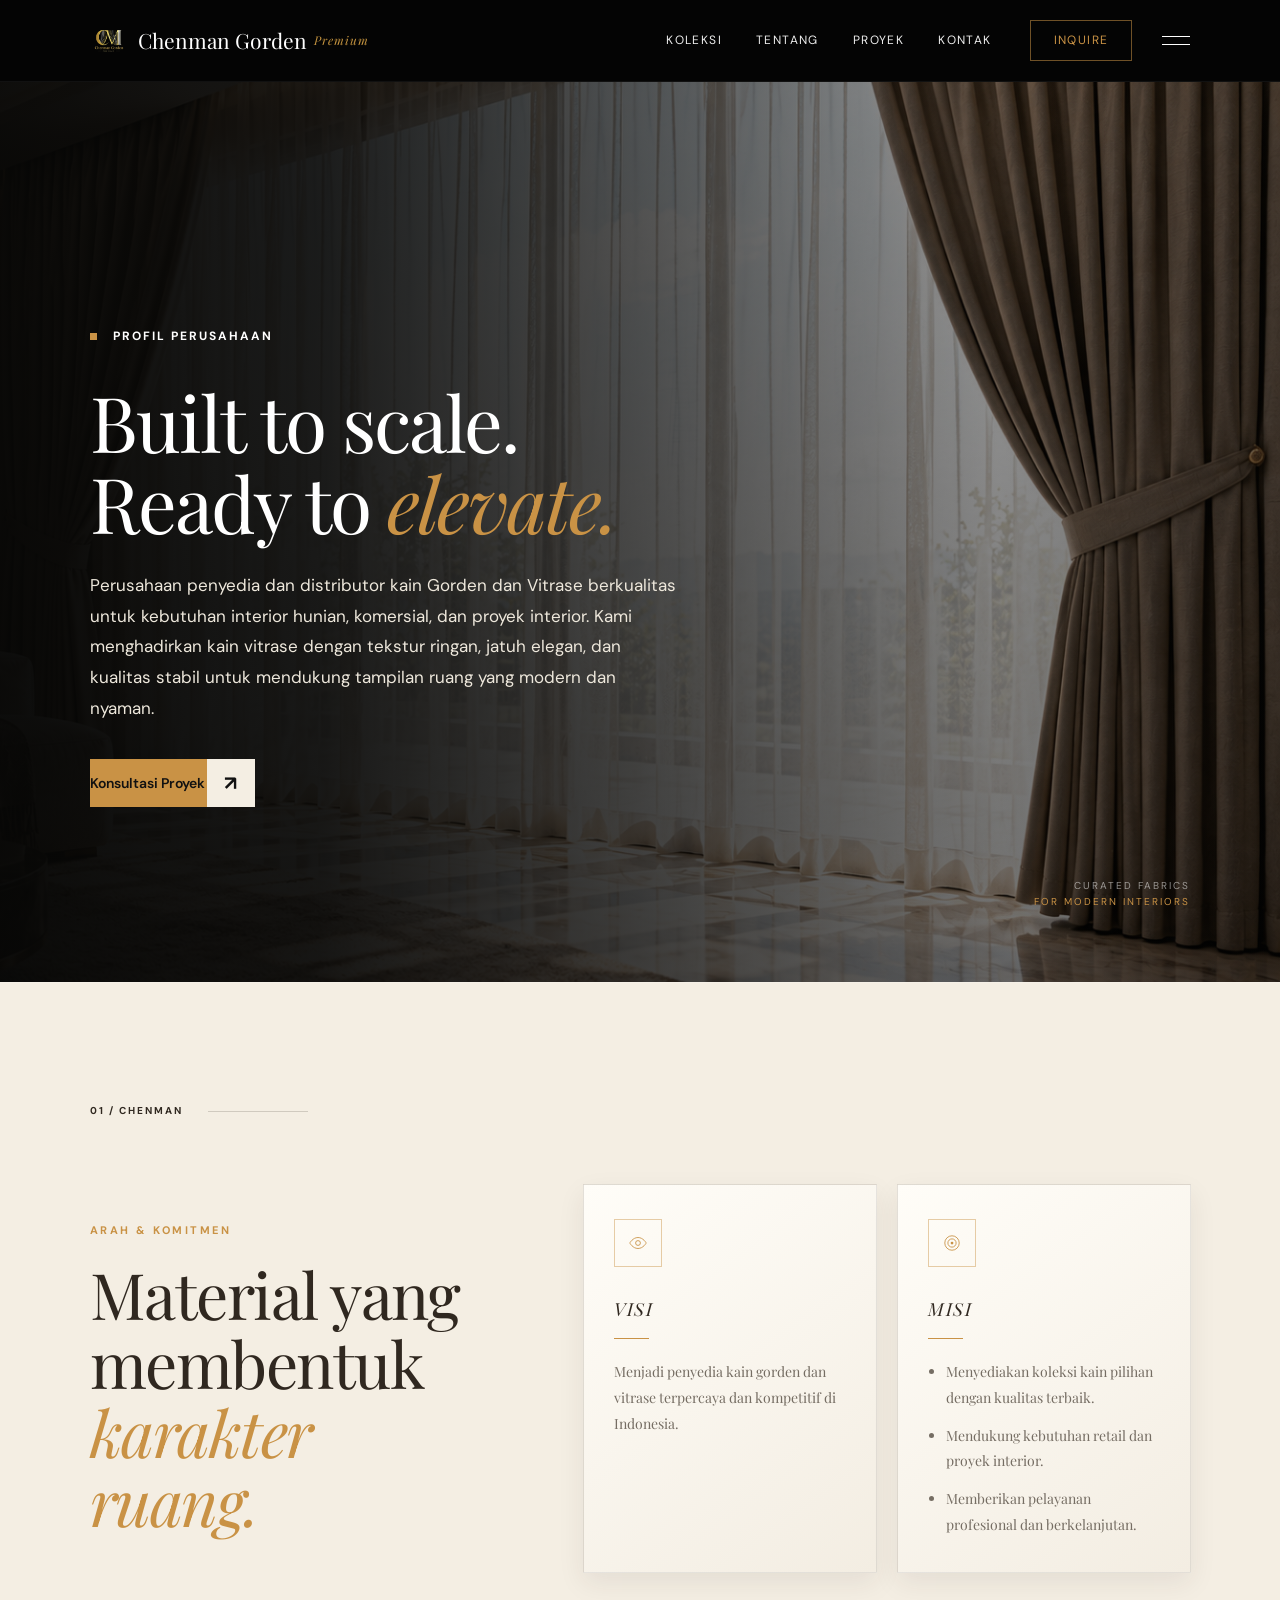
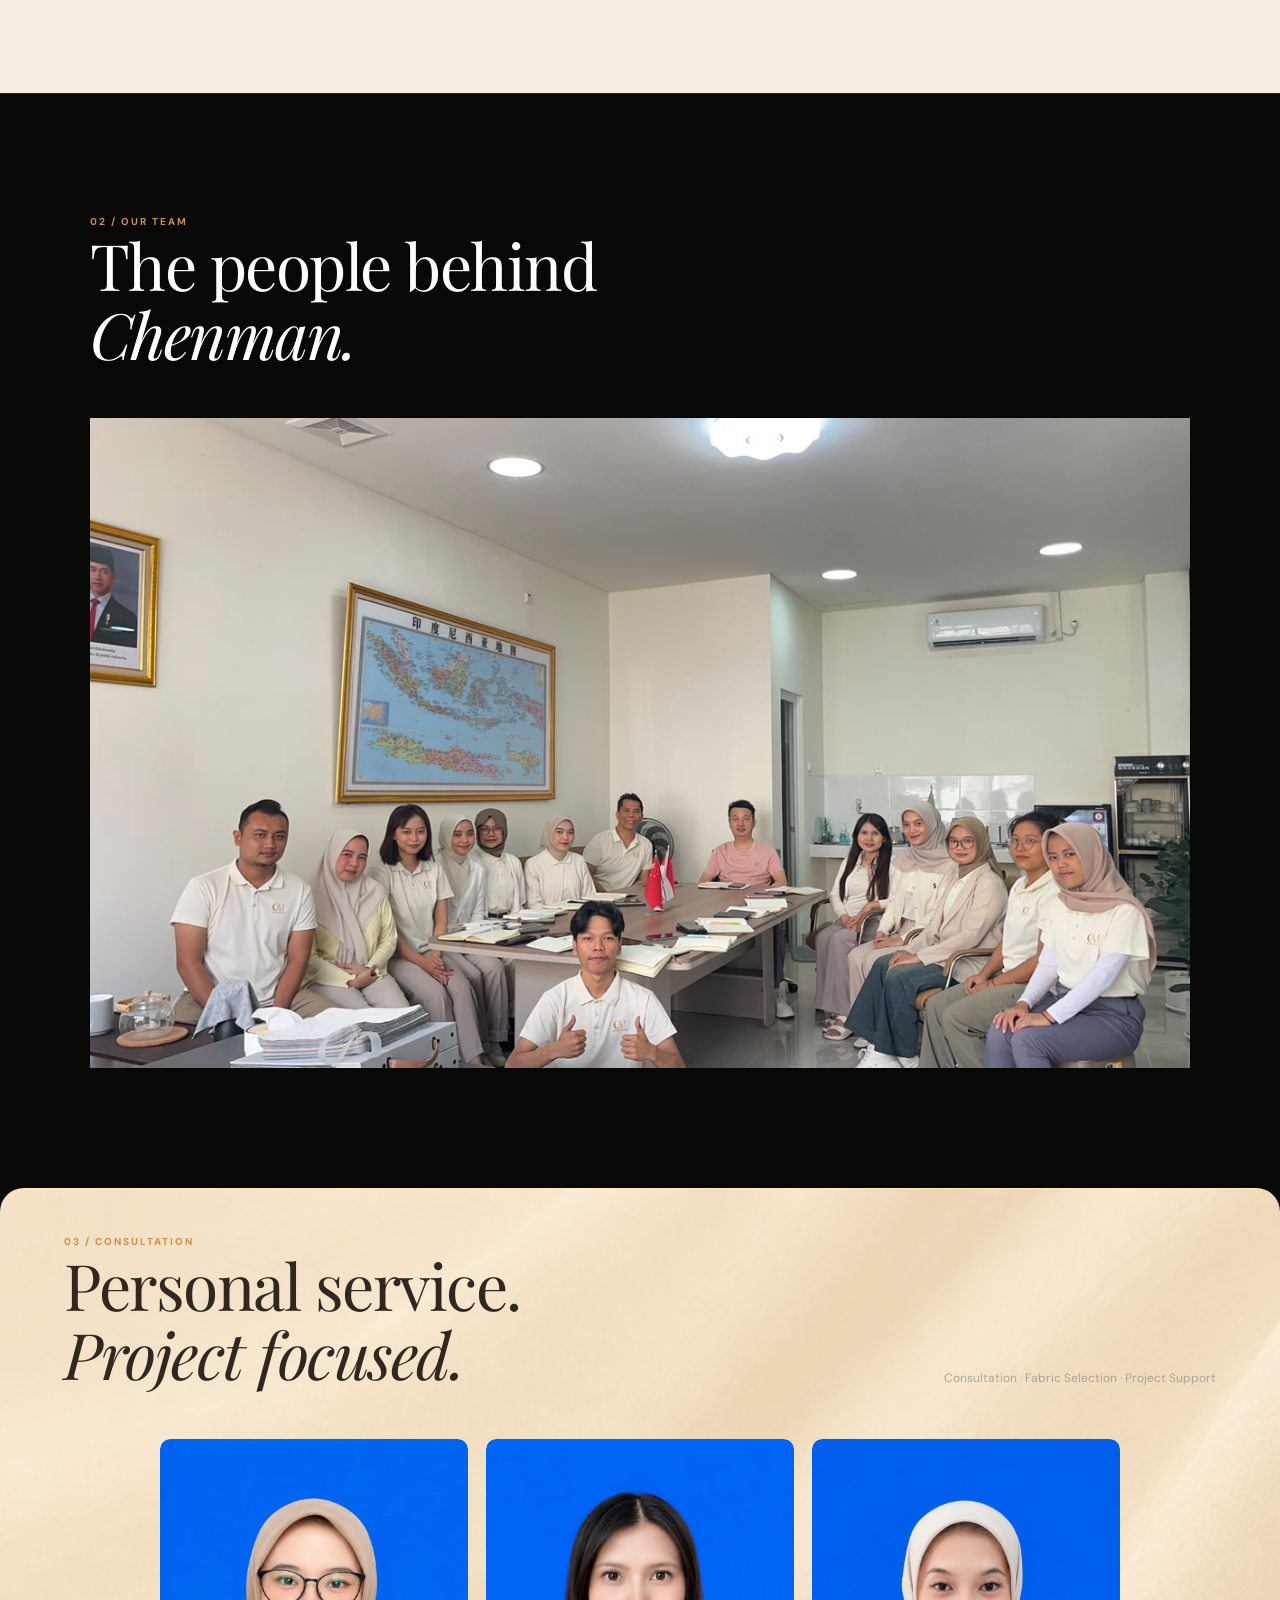
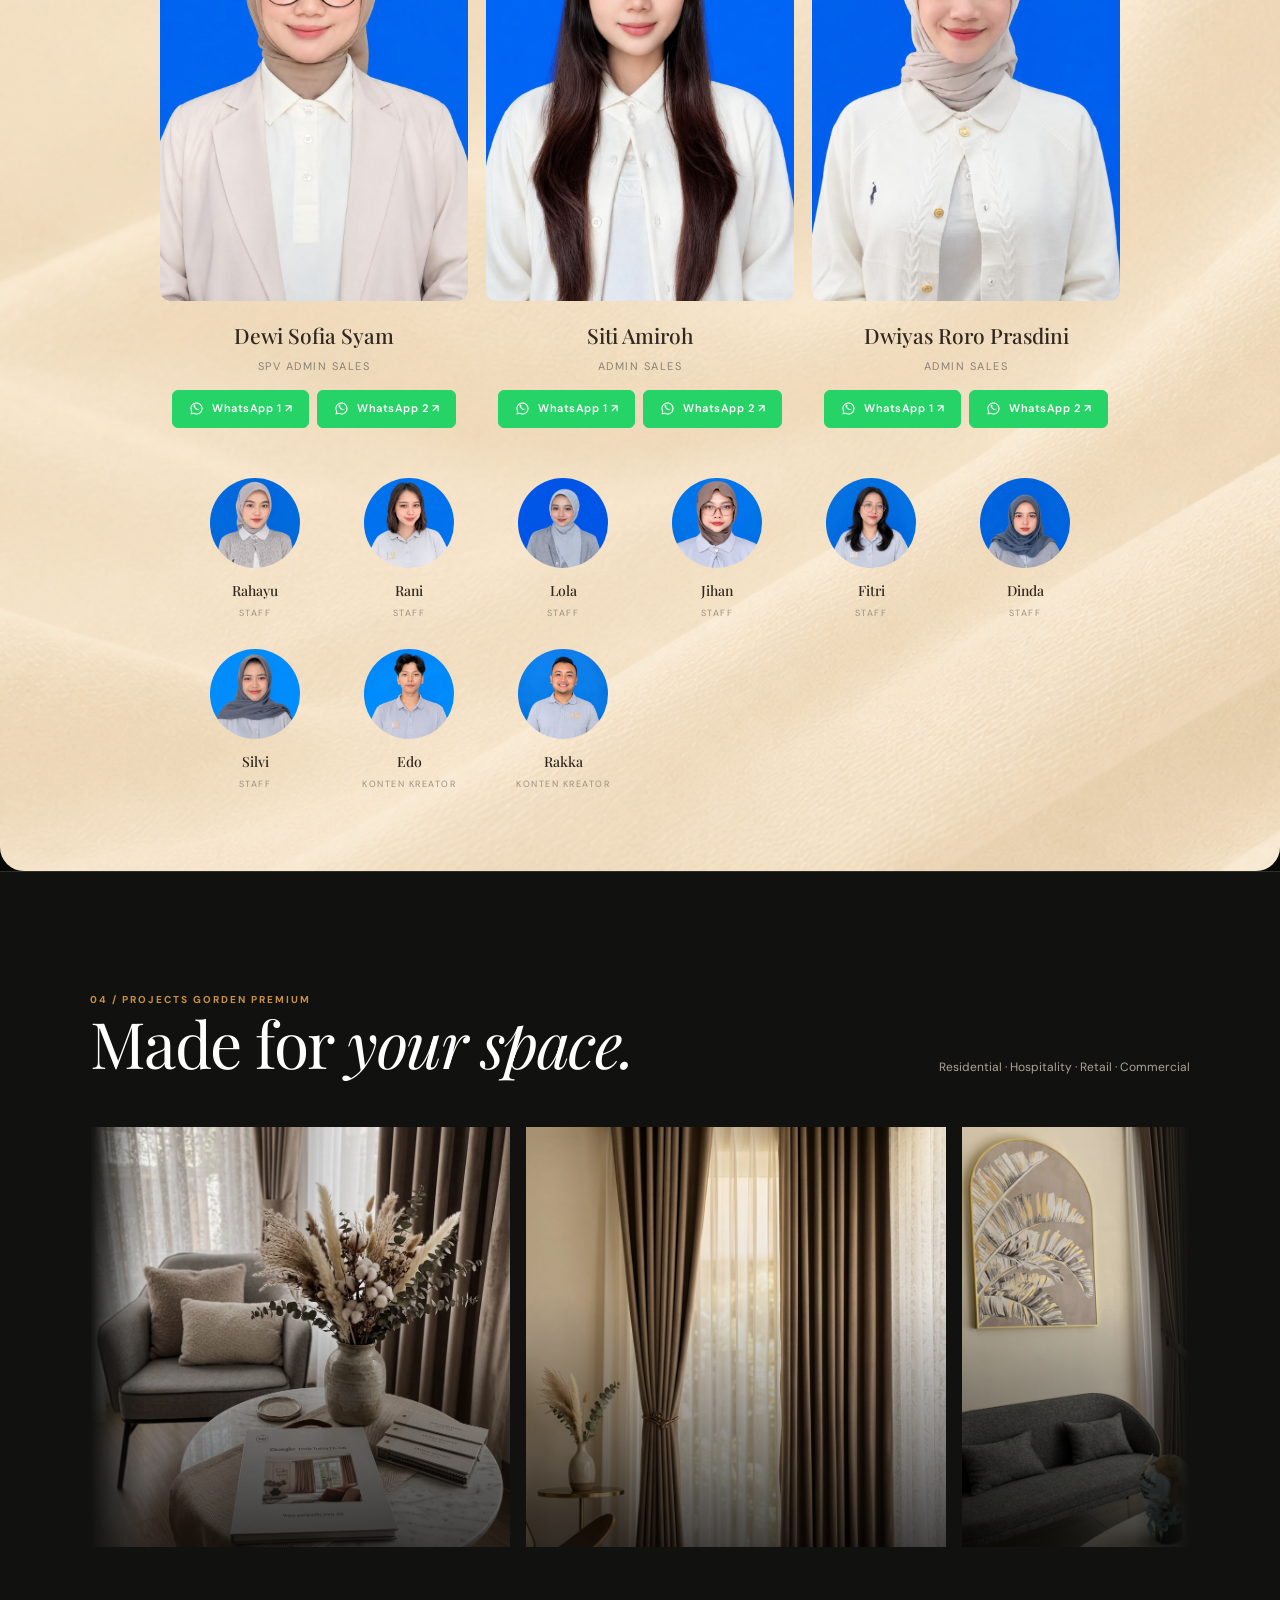
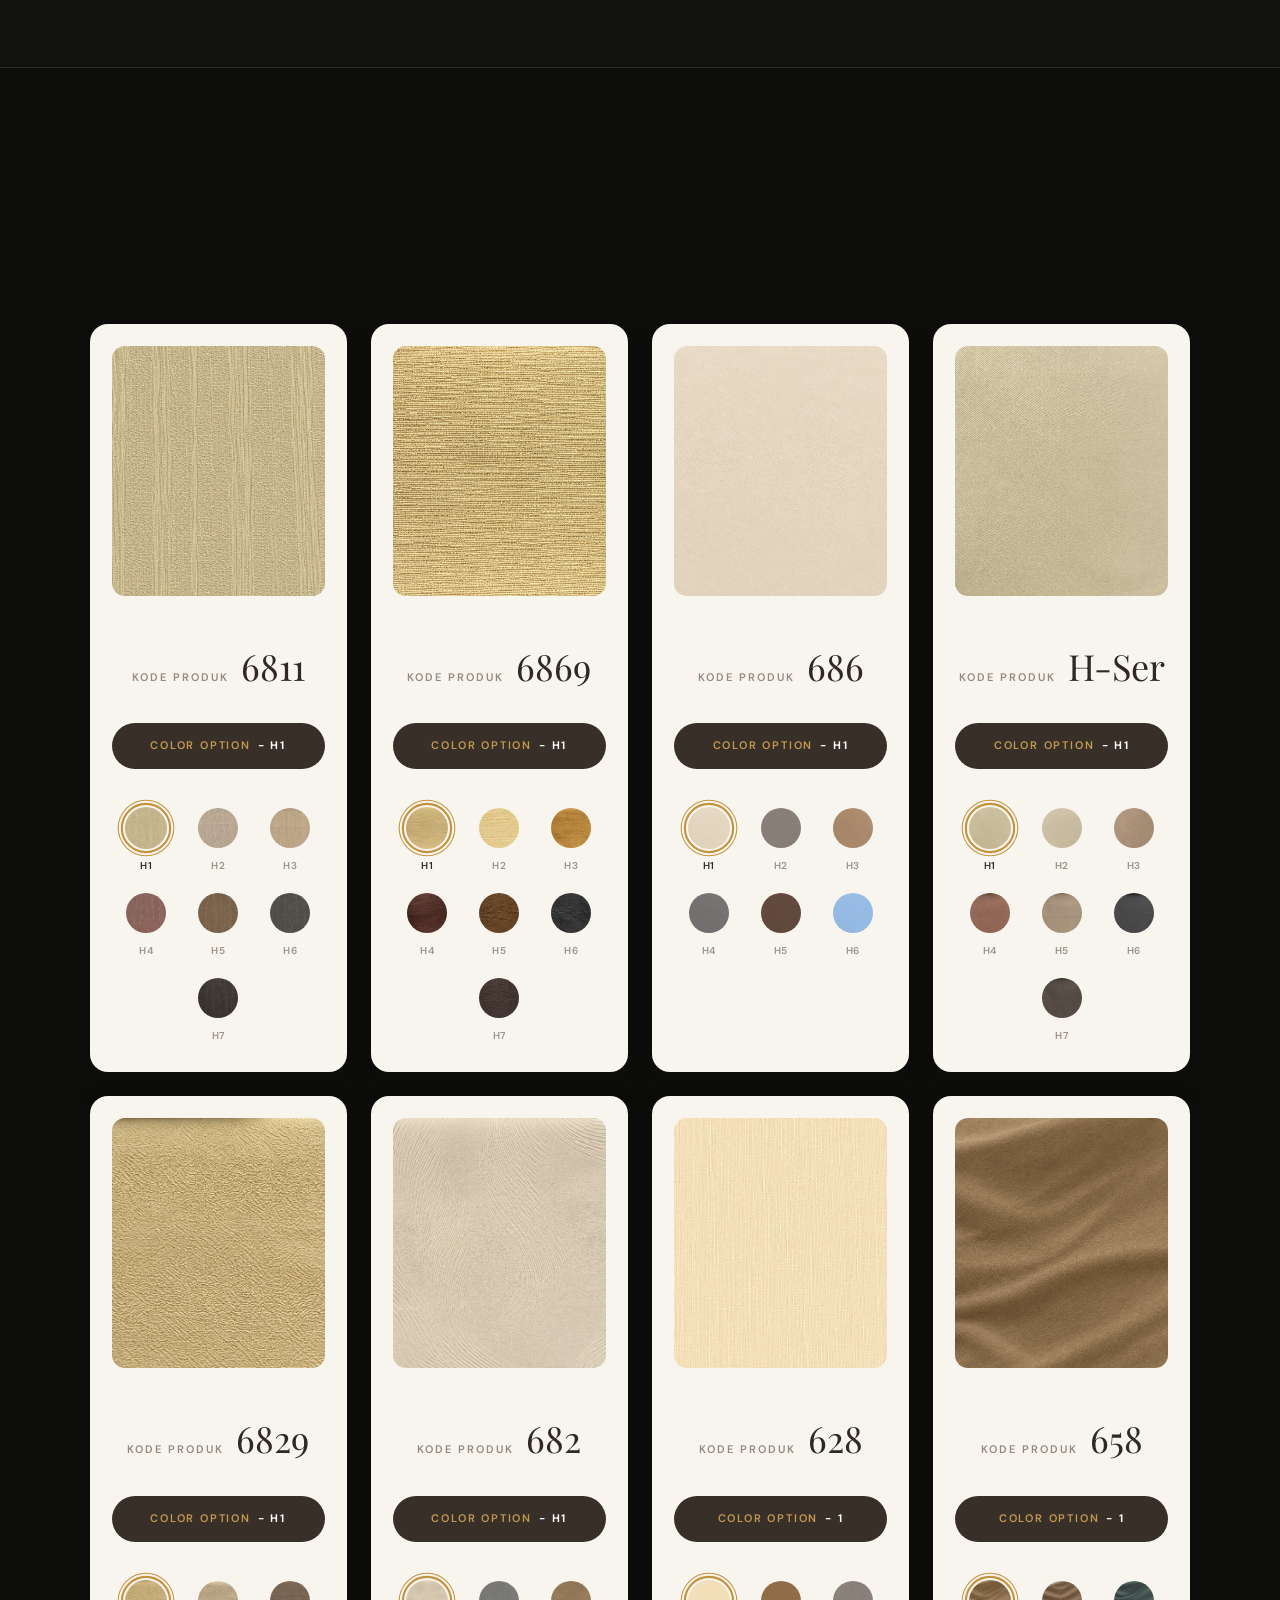
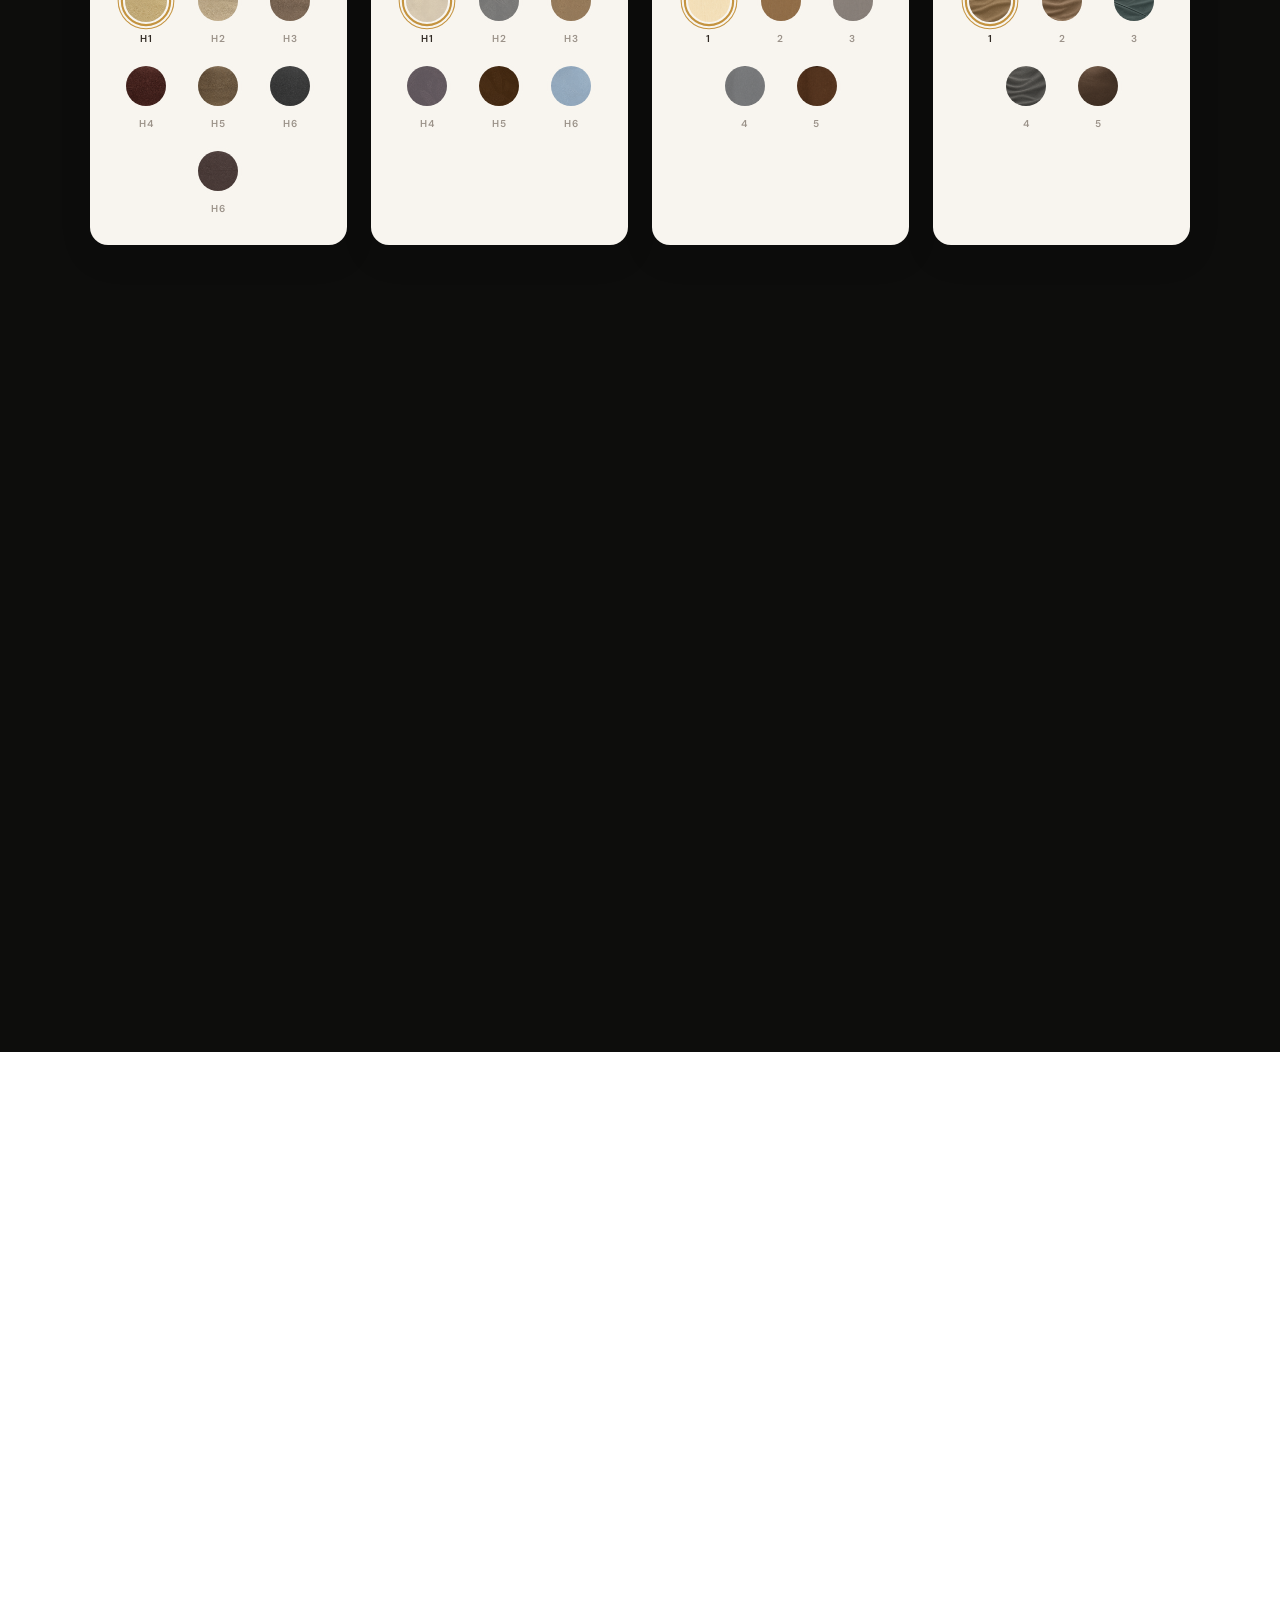
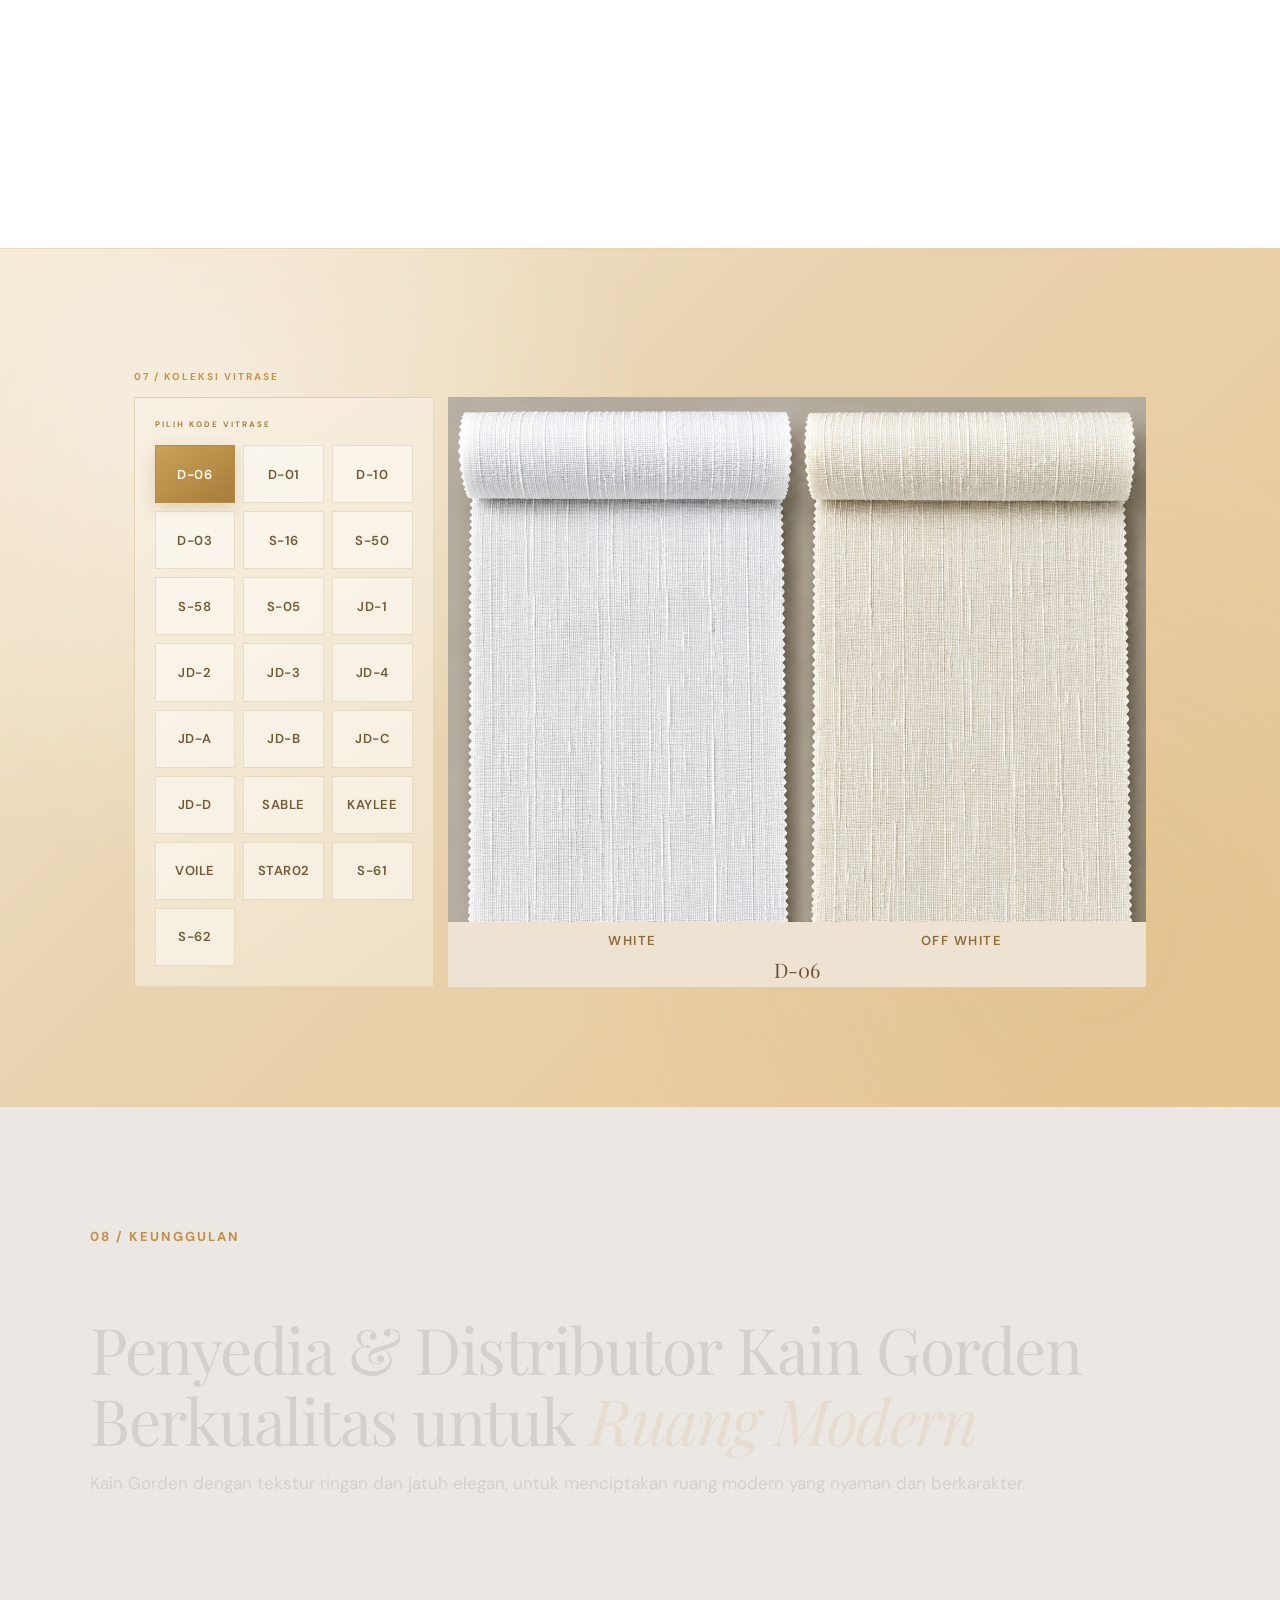
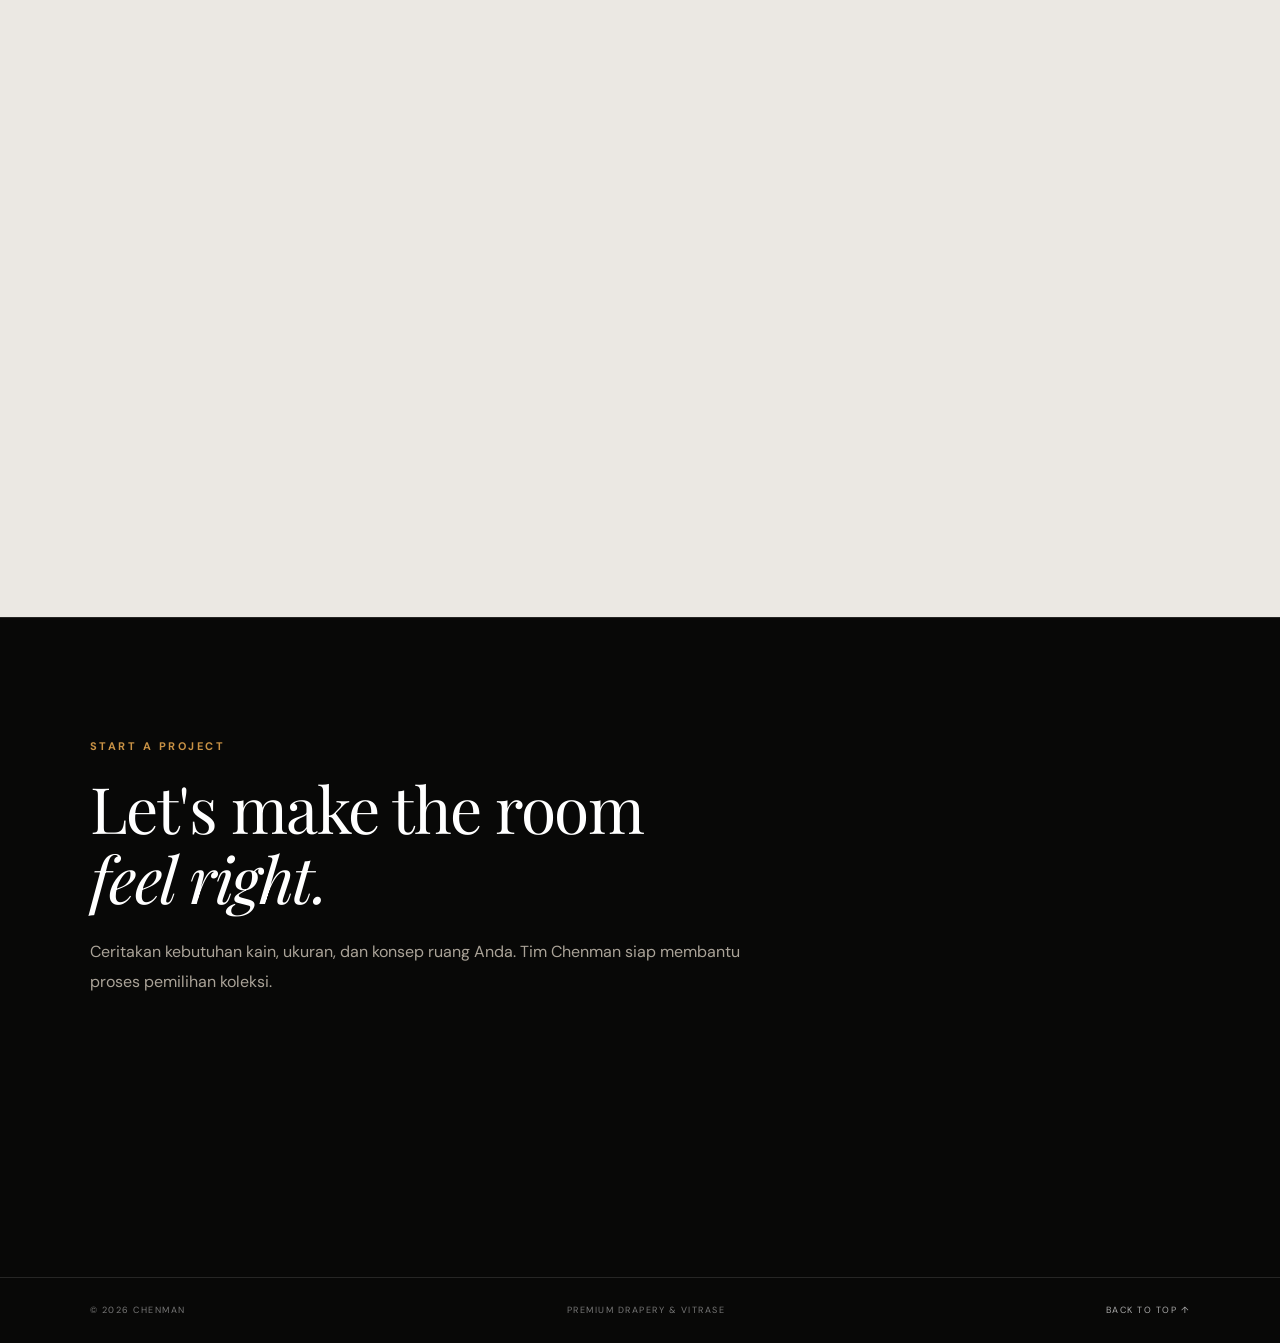
==== commit 943c5a56: "title" ====
--- a/index.html
+++ b/index.html
@@ -14,7 +14,7 @@
     content="Chenman Gorden — premium drapery, vitrase, dan kain interior."
   >
 
-  <title>Chenman — Premium Drapery & Vitrase</title>
+  <title>Chenman — Premium Gorden & Vitrase</title>
 
   <!-- GOOGLE FONTS -->
   <link rel="preconnect" href="https://fonts.googleapis.com">
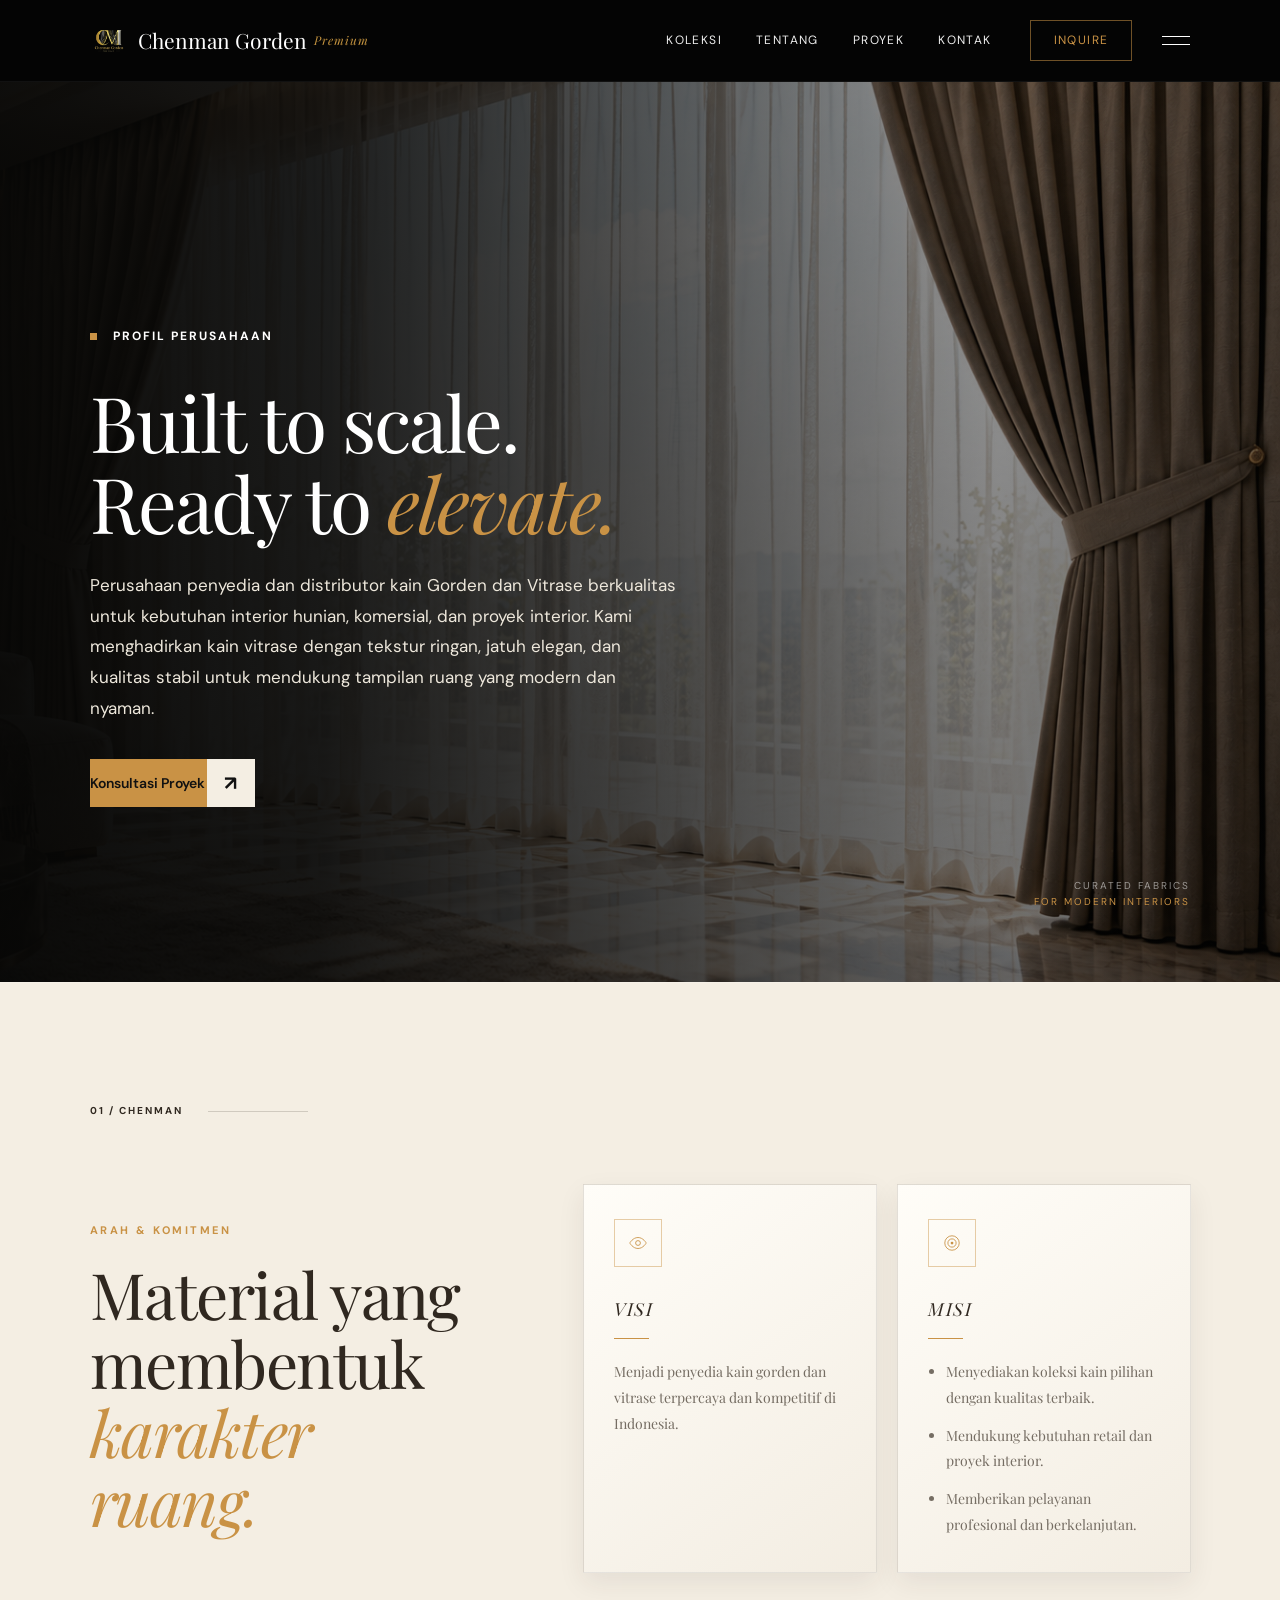
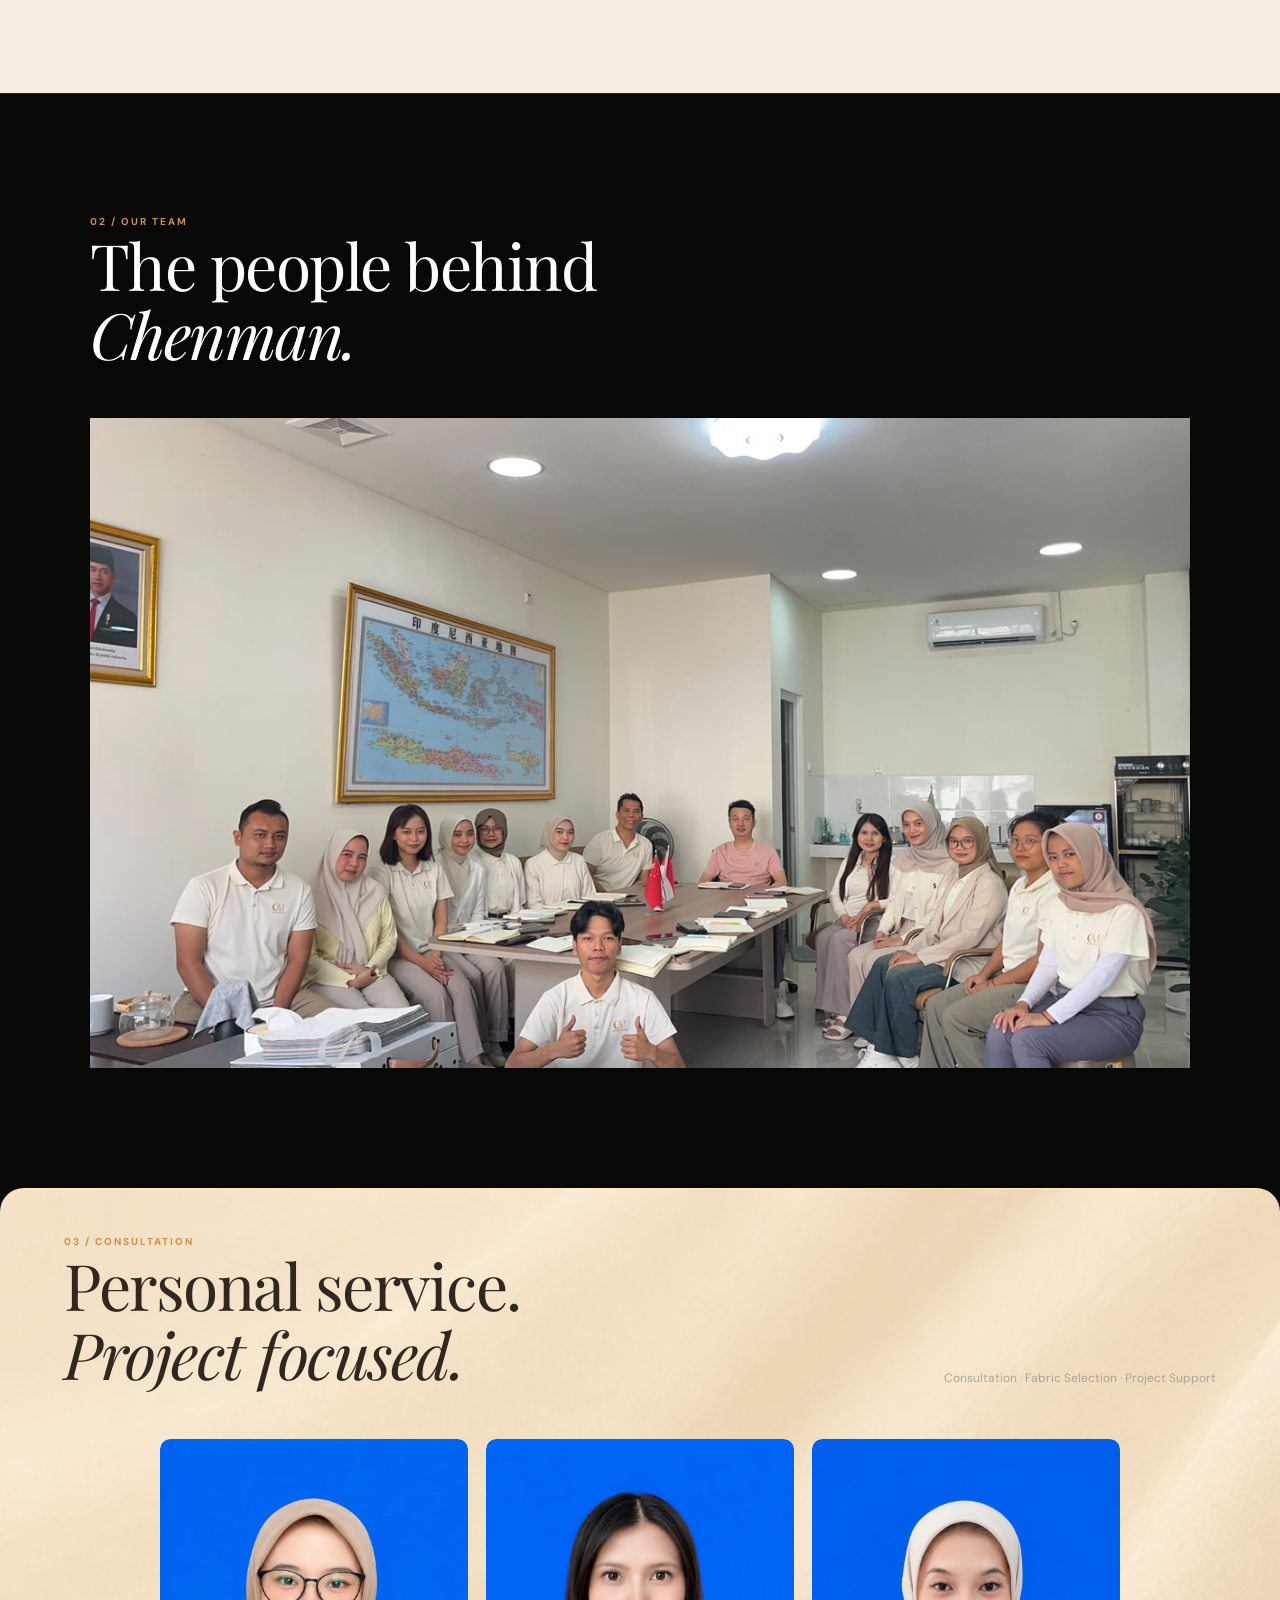
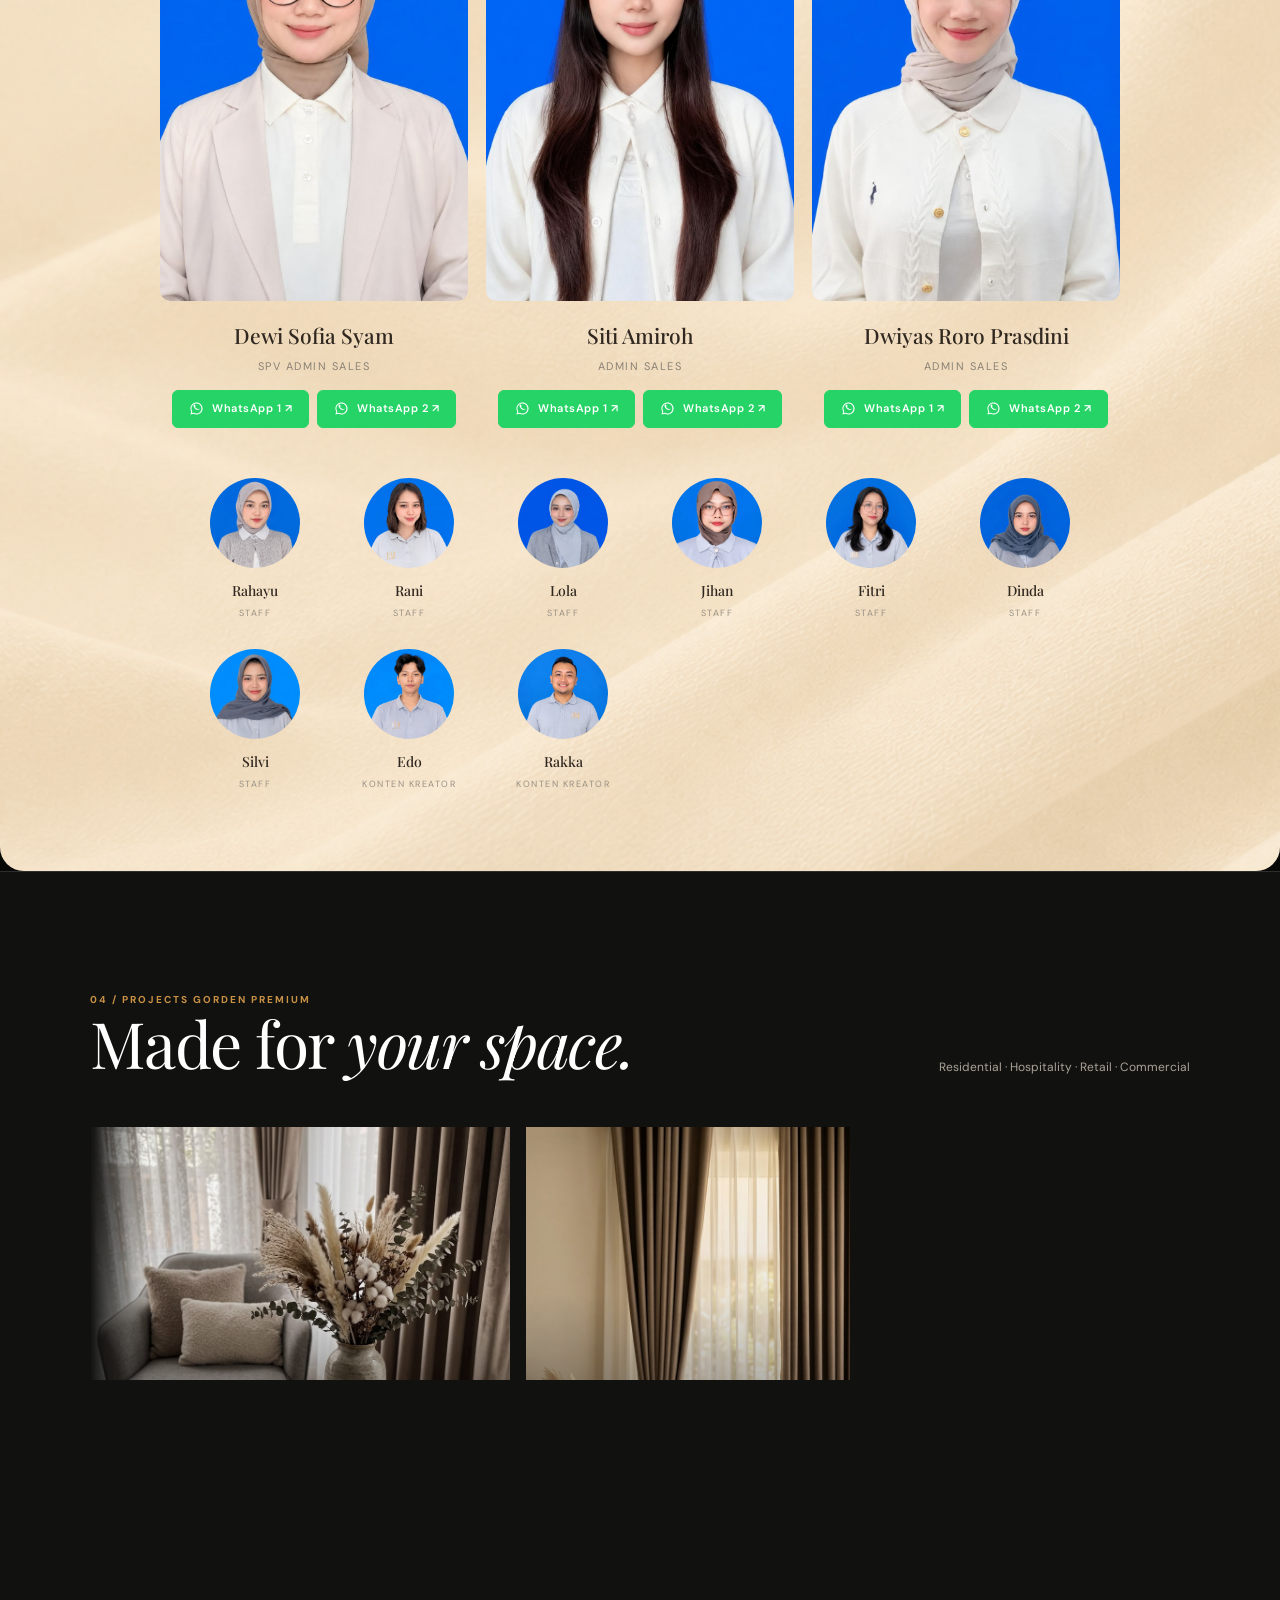
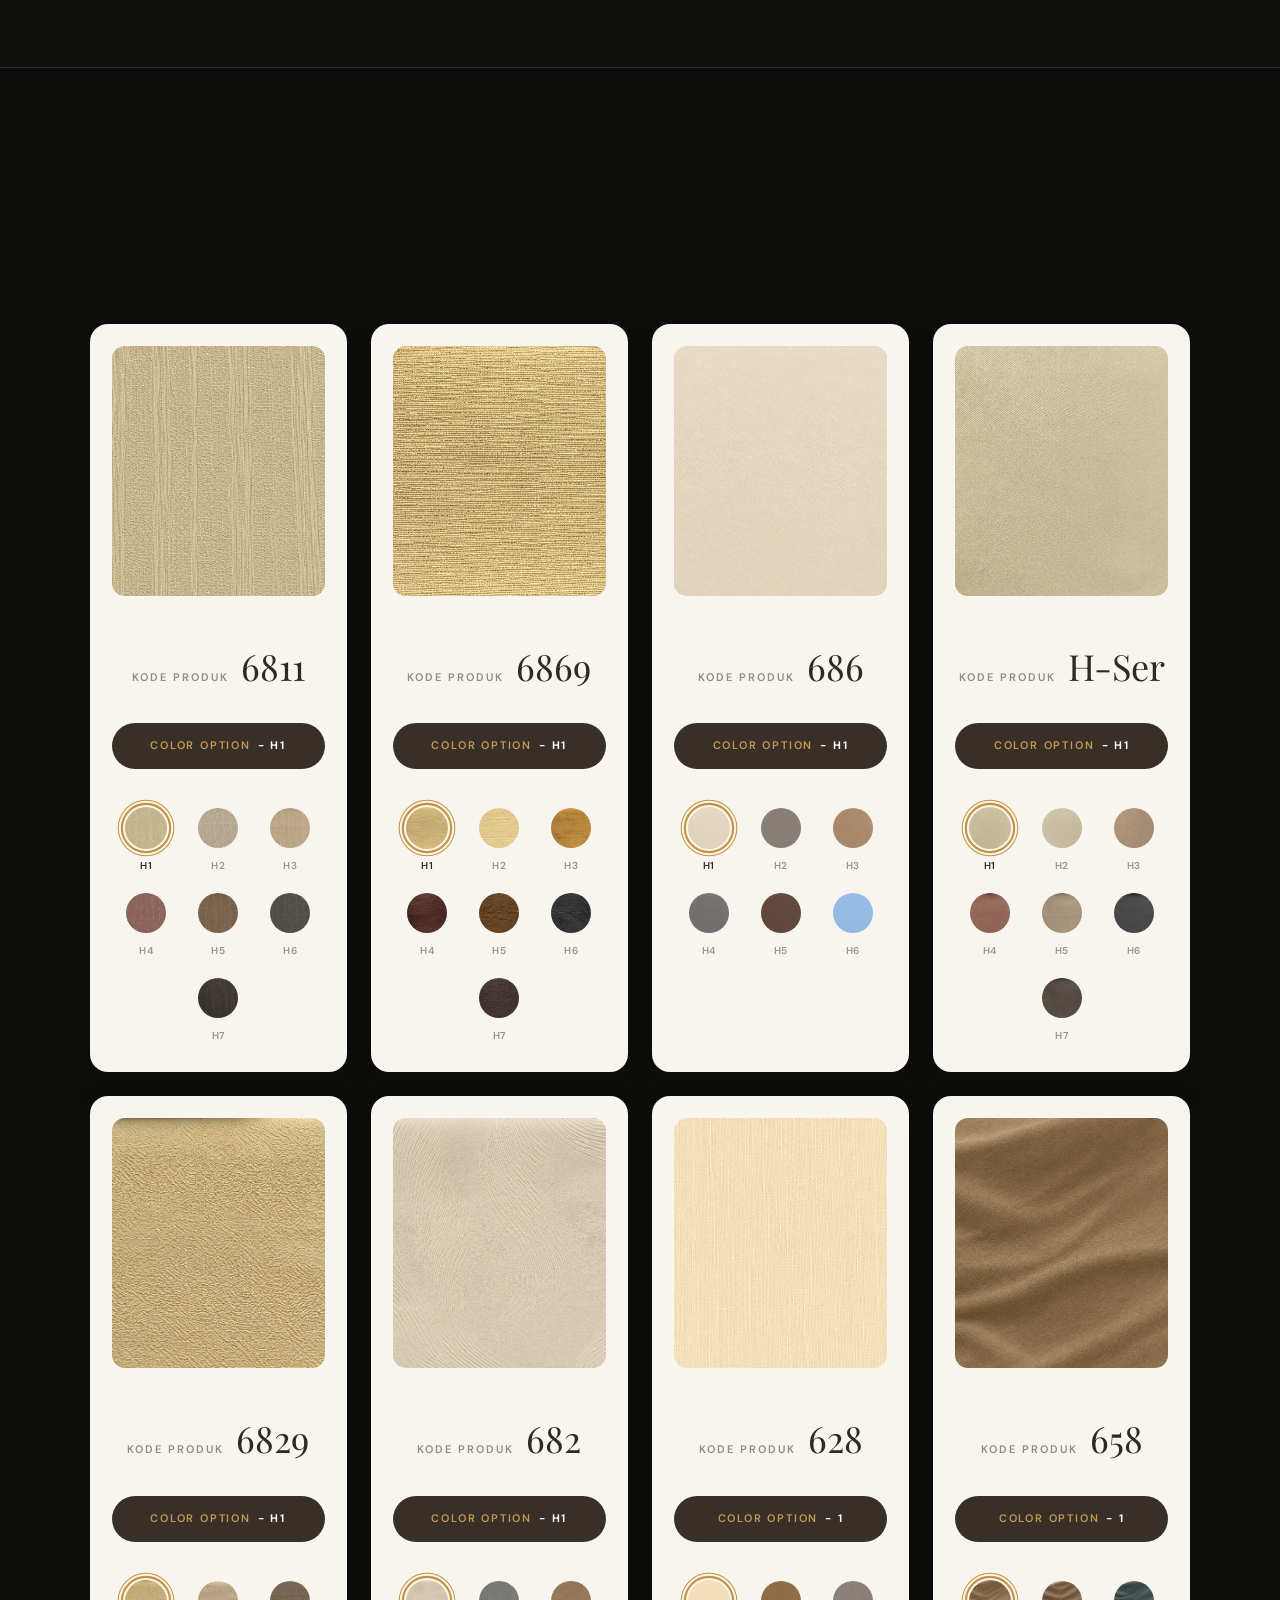
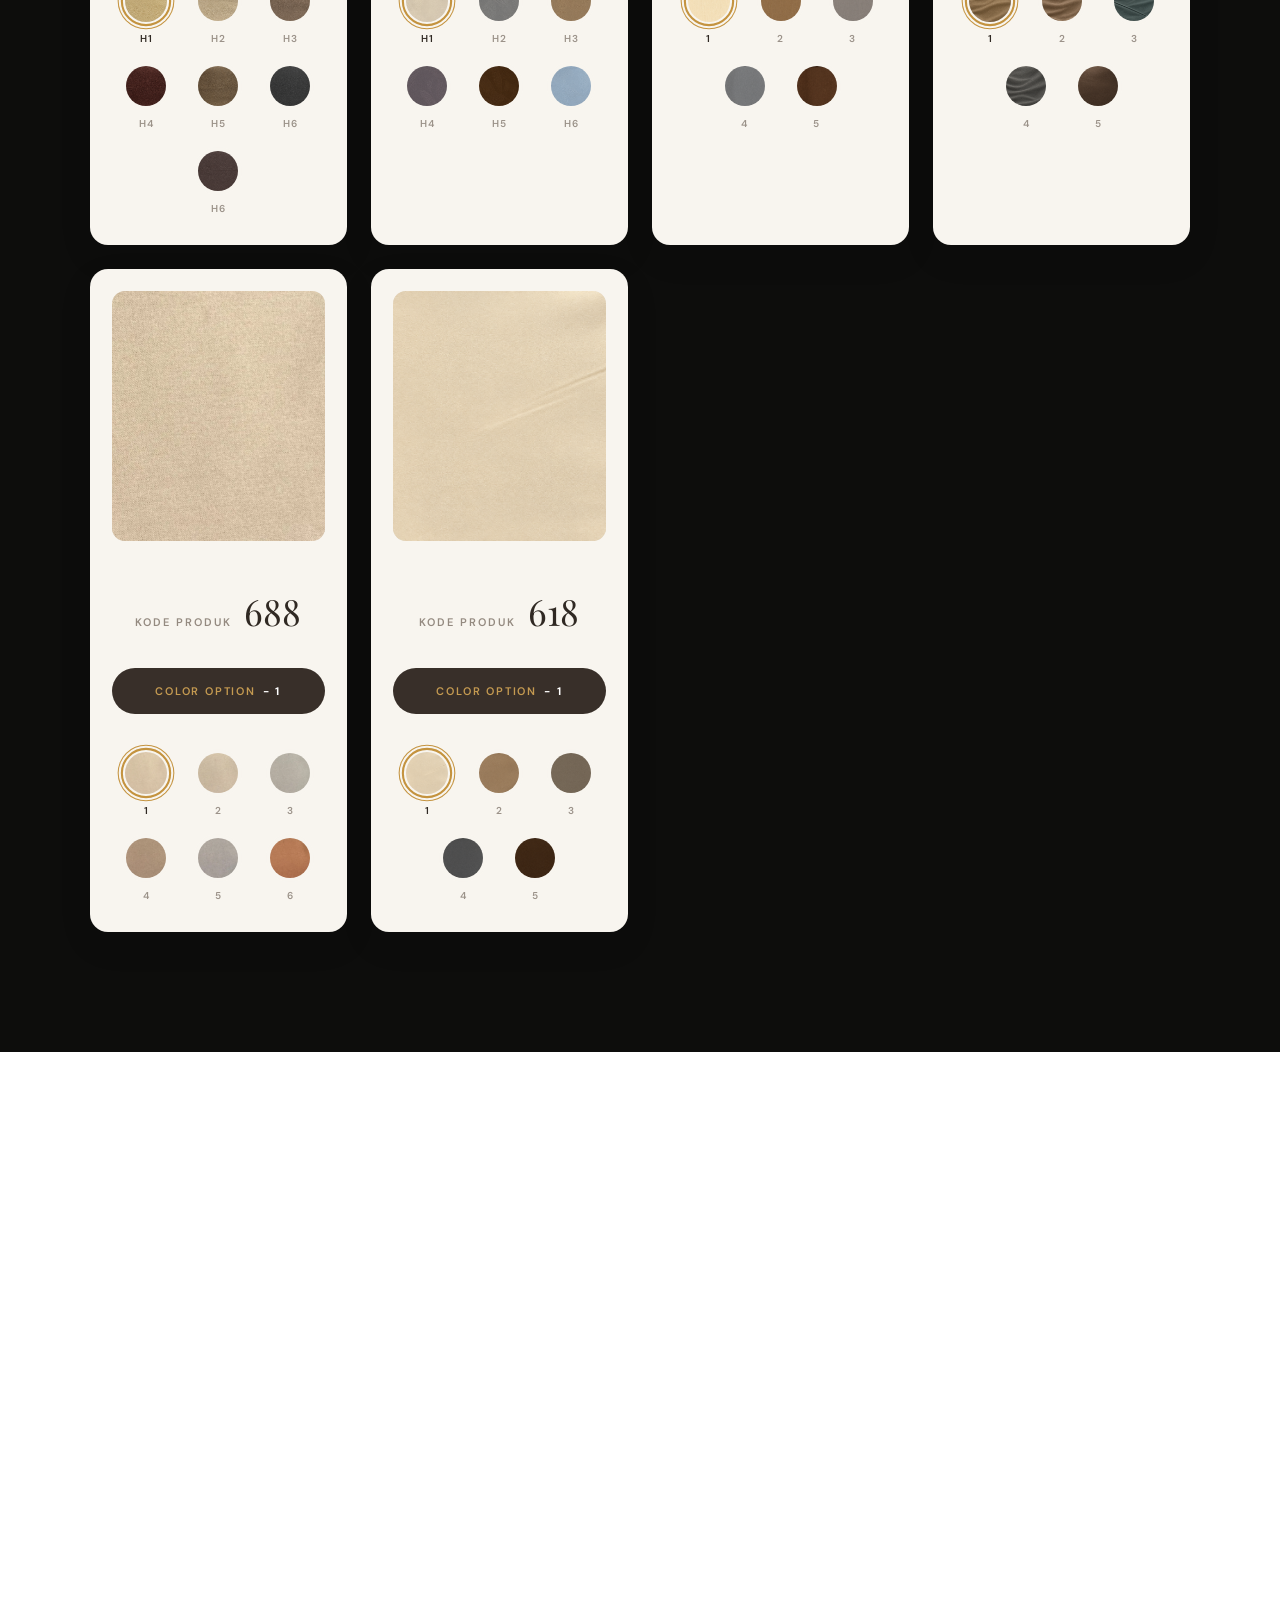
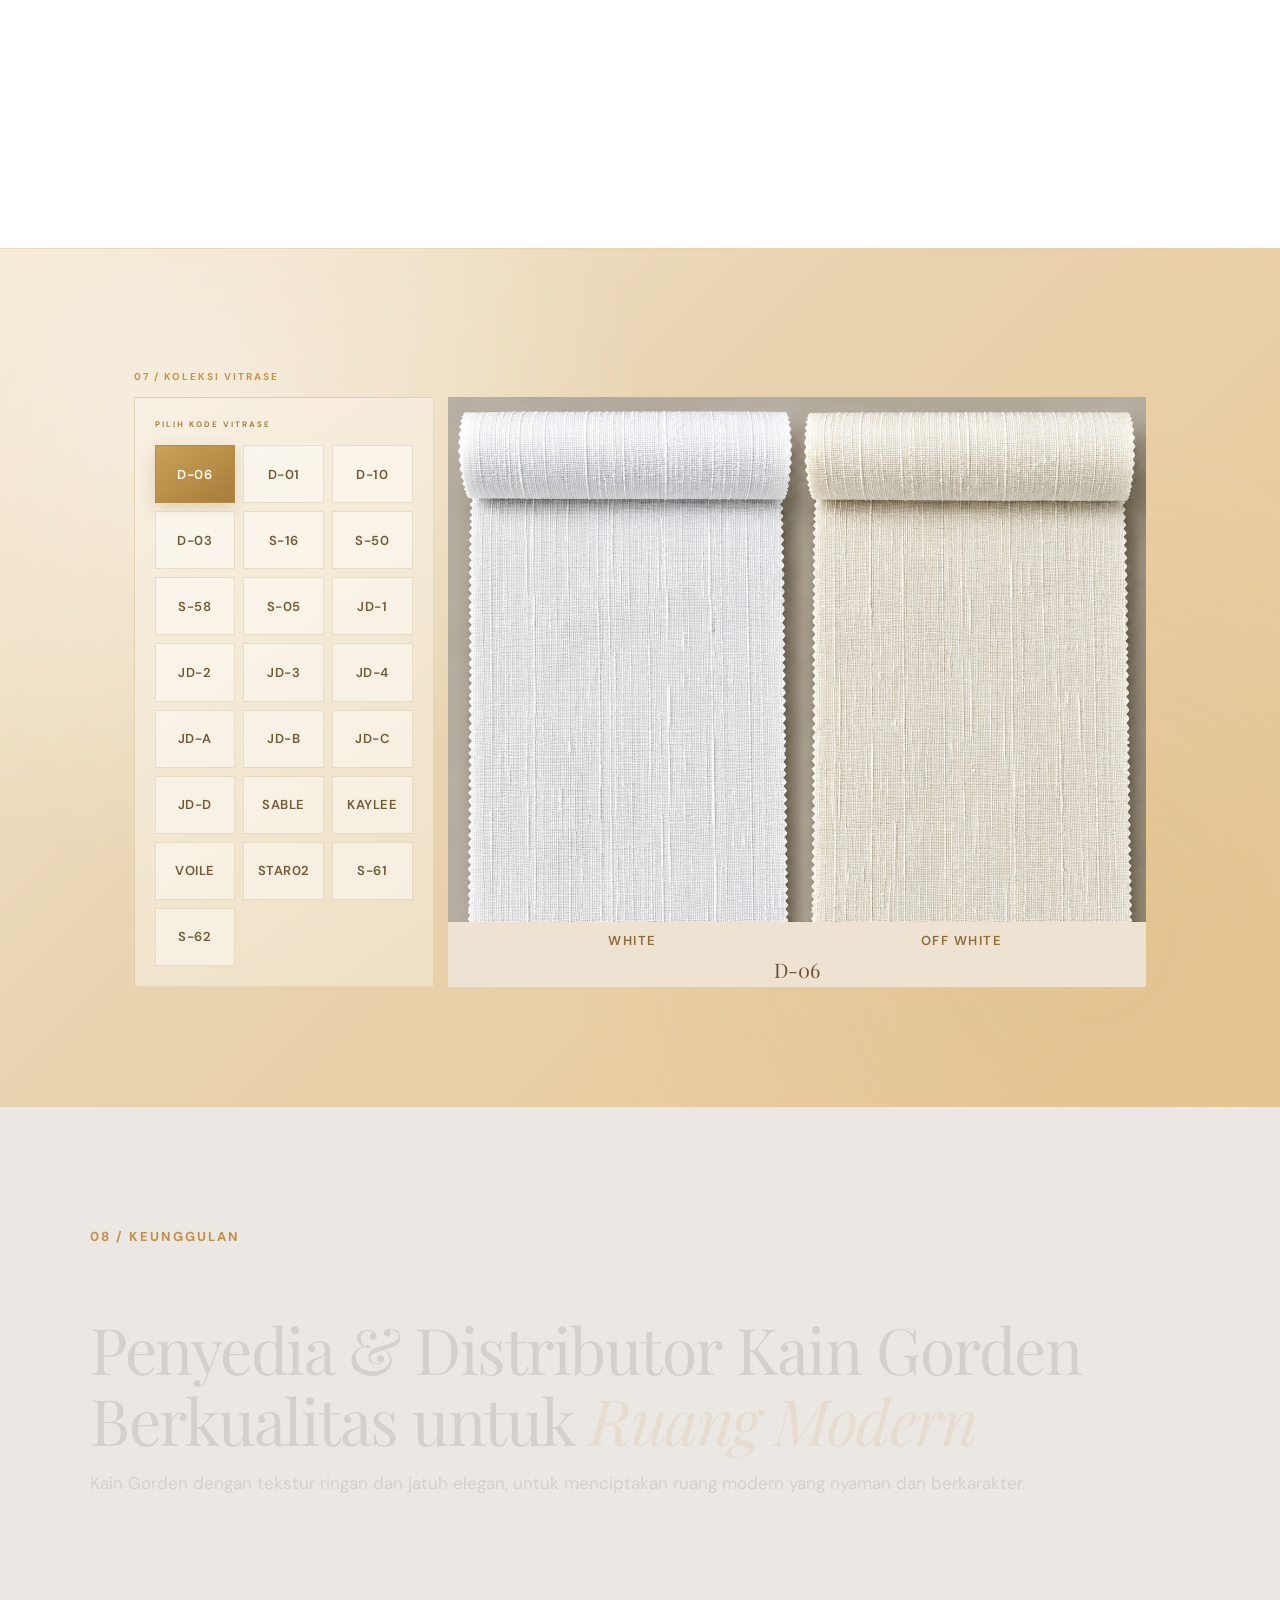
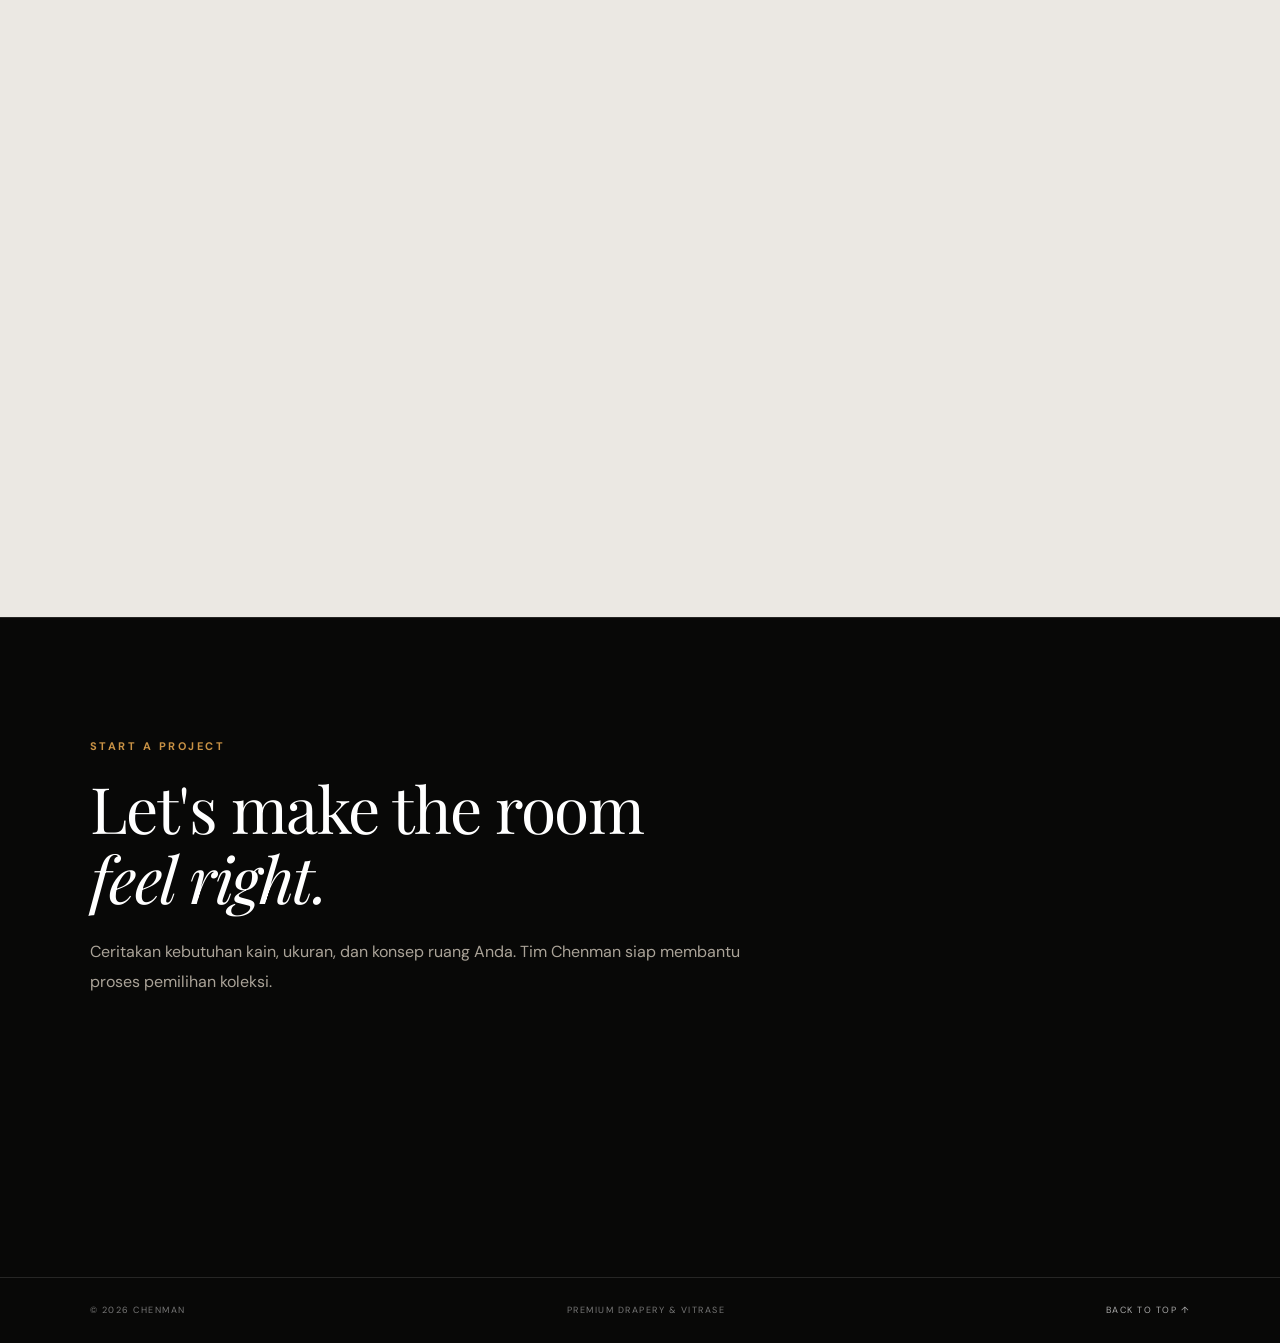
==== commit 244699b1: "voile" ====
--- a/index.html
+++ b/index.html
@@ -2044,7 +2044,7 @@
 
       <button class="vitrase-code"
         type="button"
-        data-code="Viole"
+        data-code="Voile"
         data-image="assets/vitrase/voile.png"
         data-color-left="White"
         data-color-right="Off White">
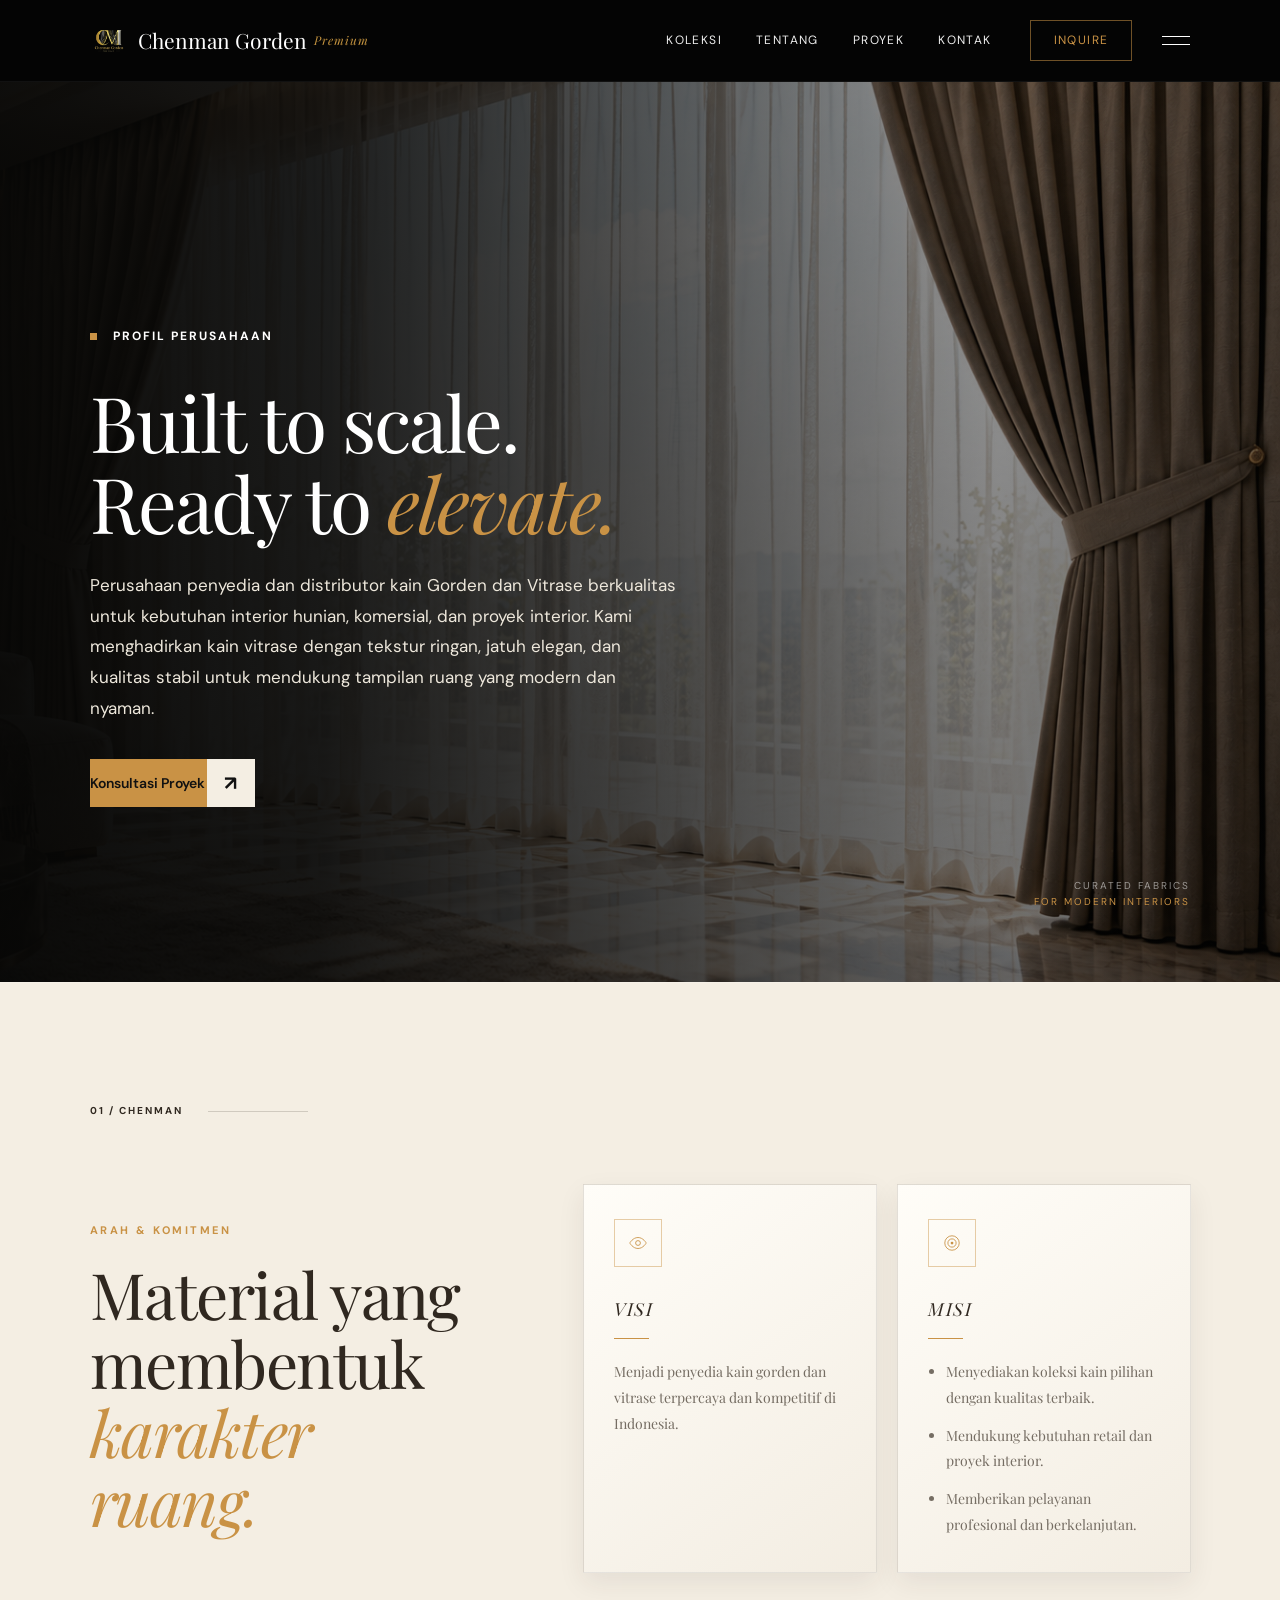
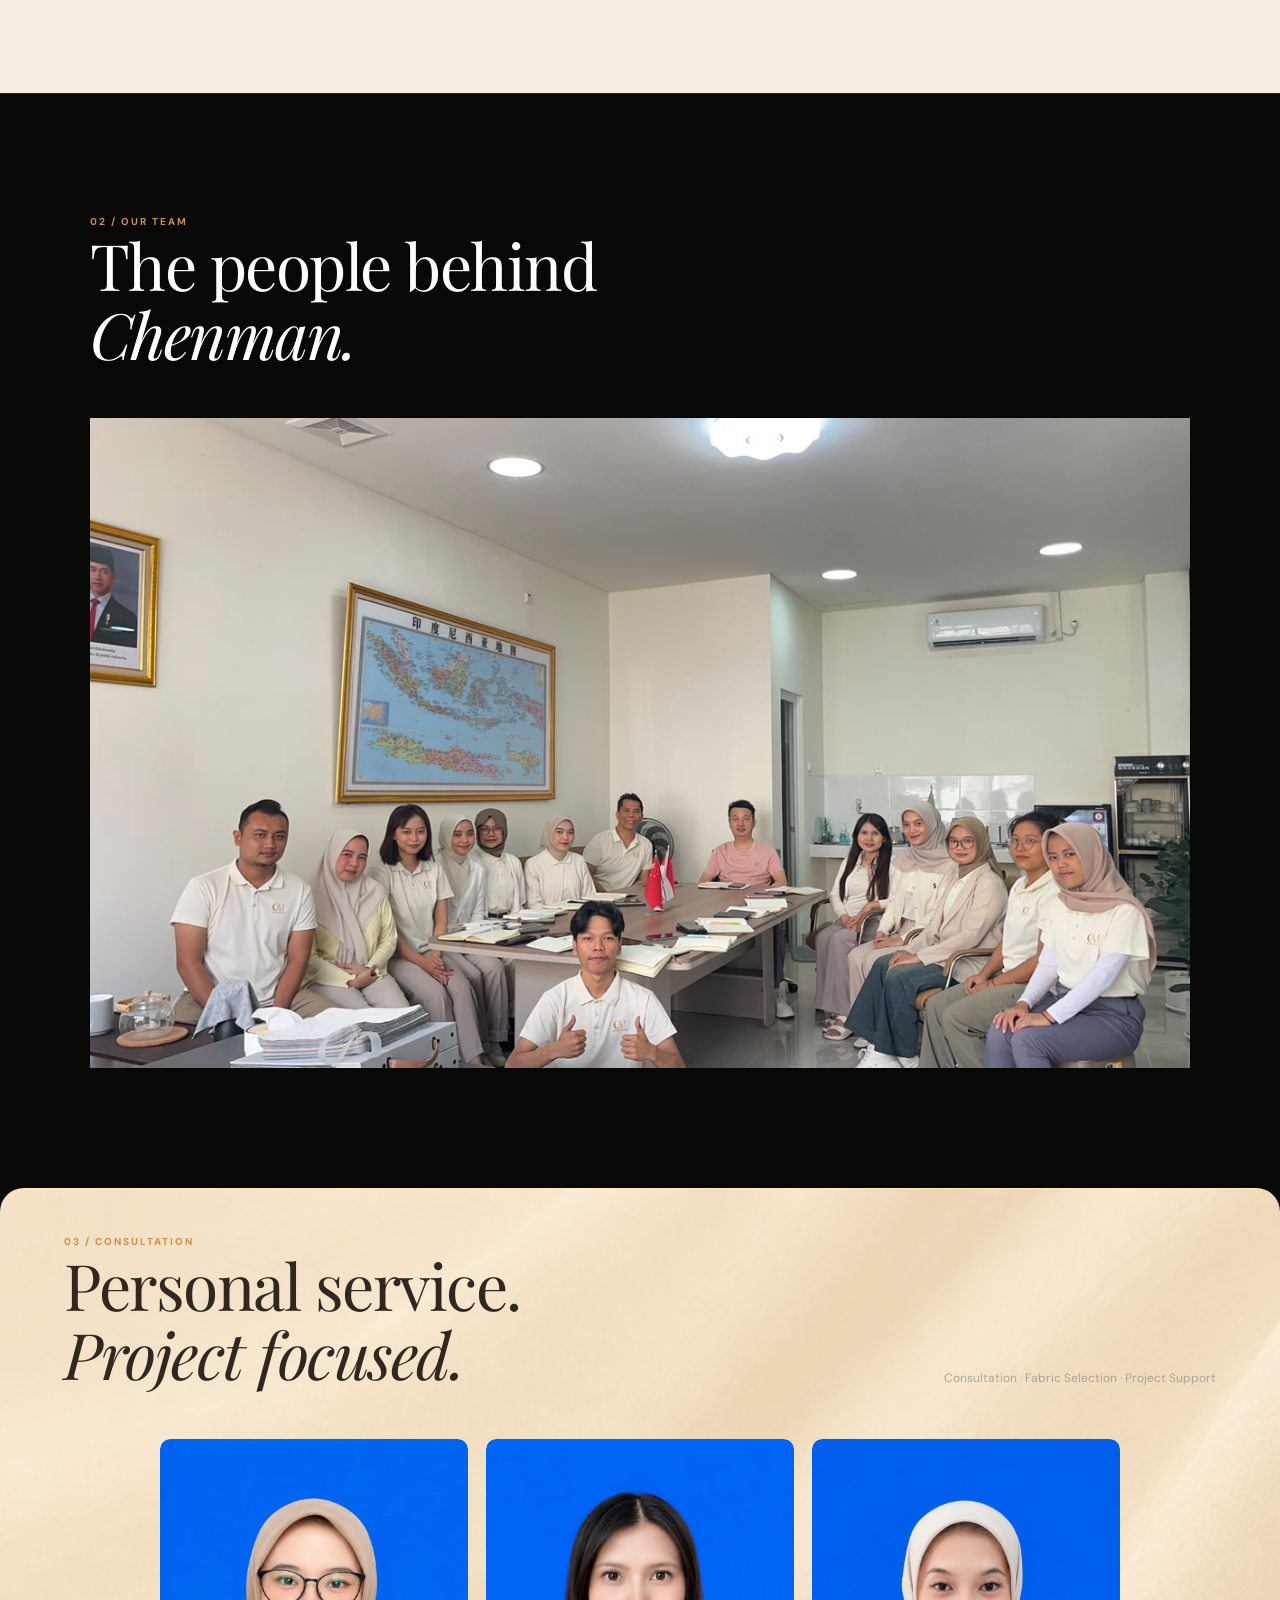
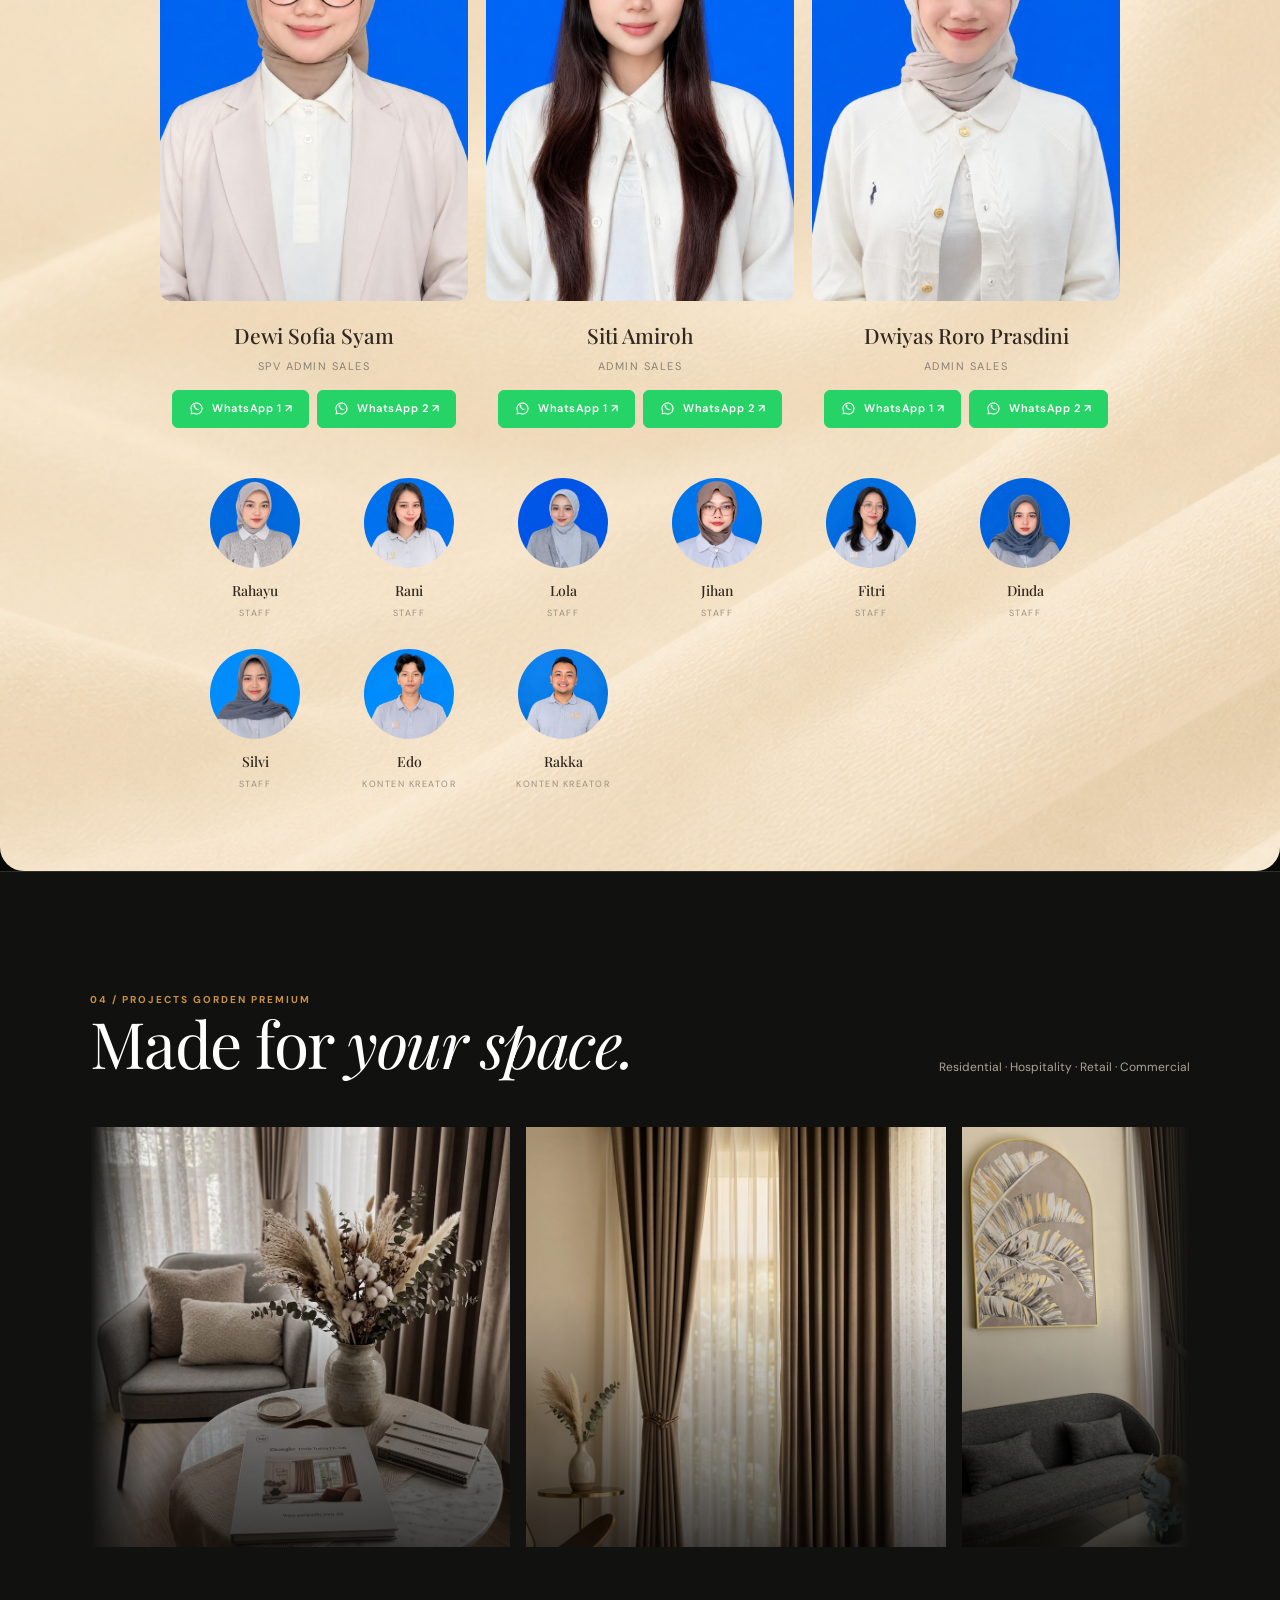
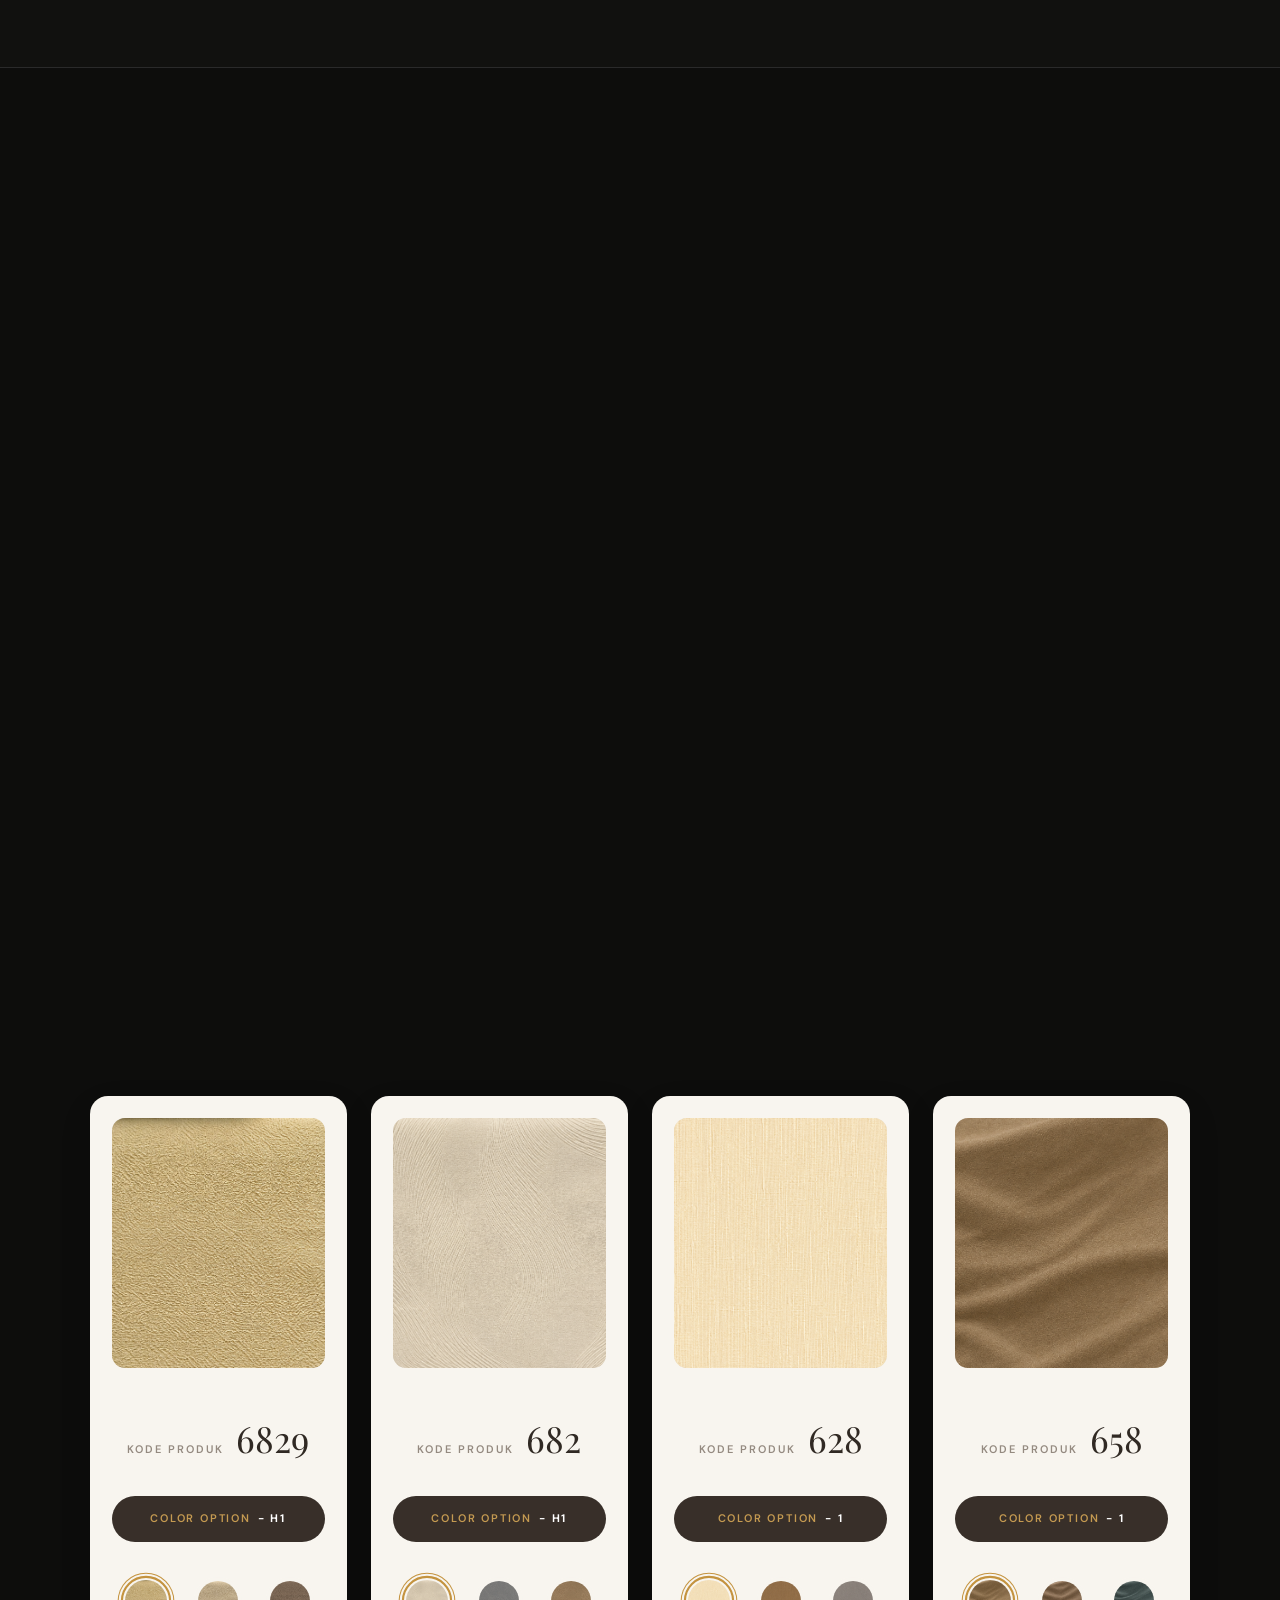
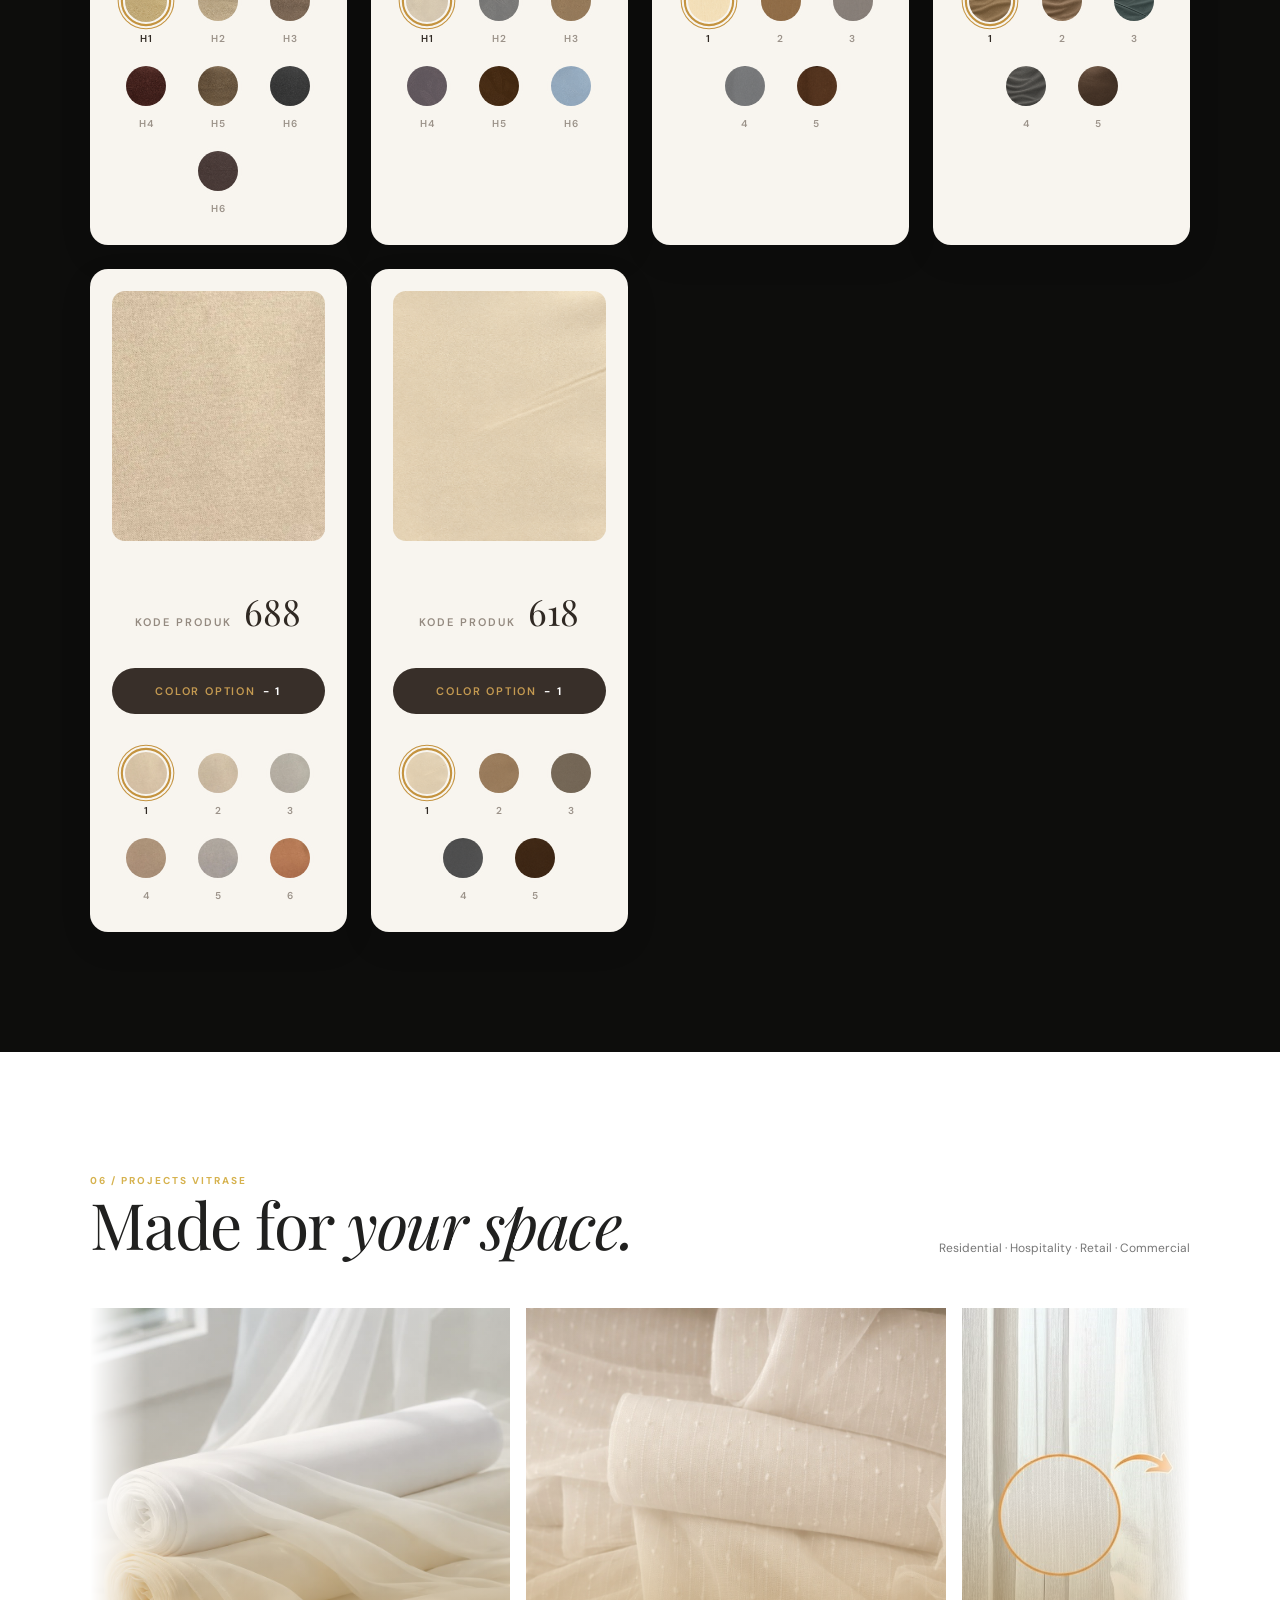
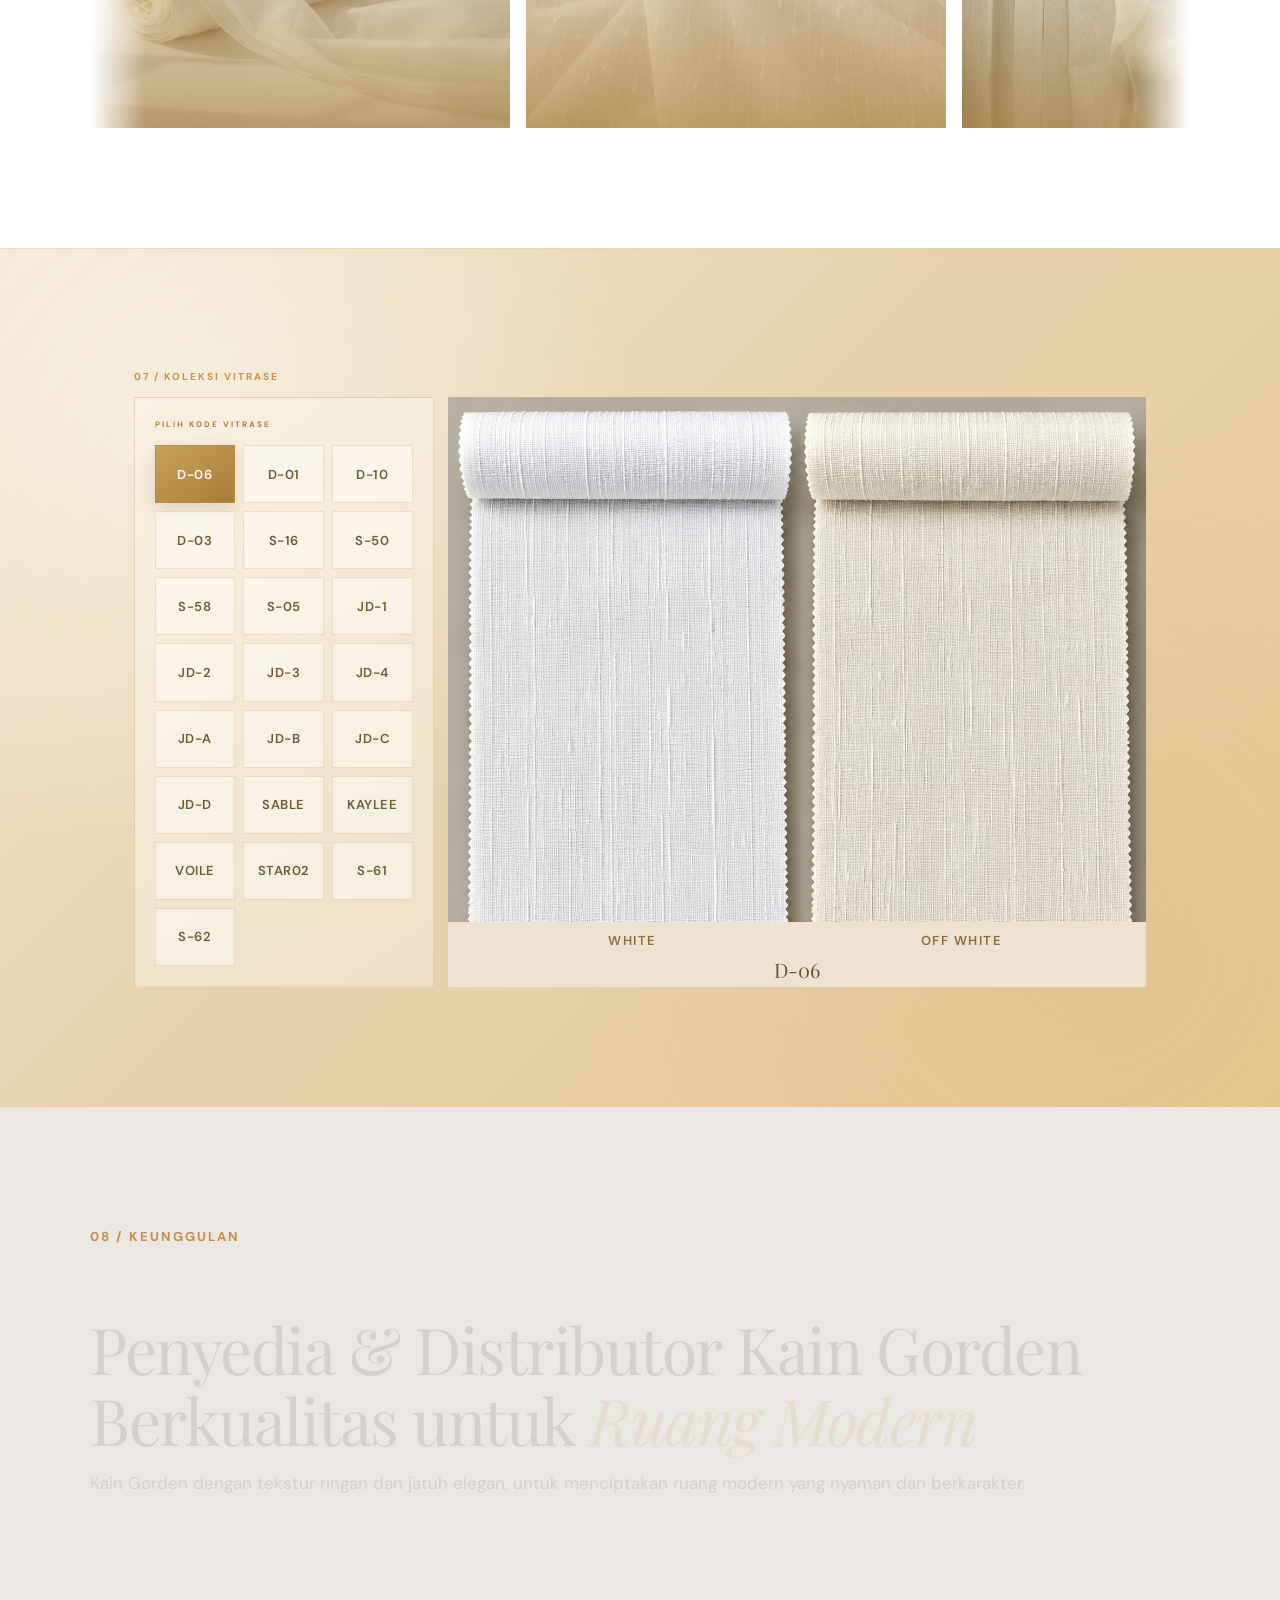
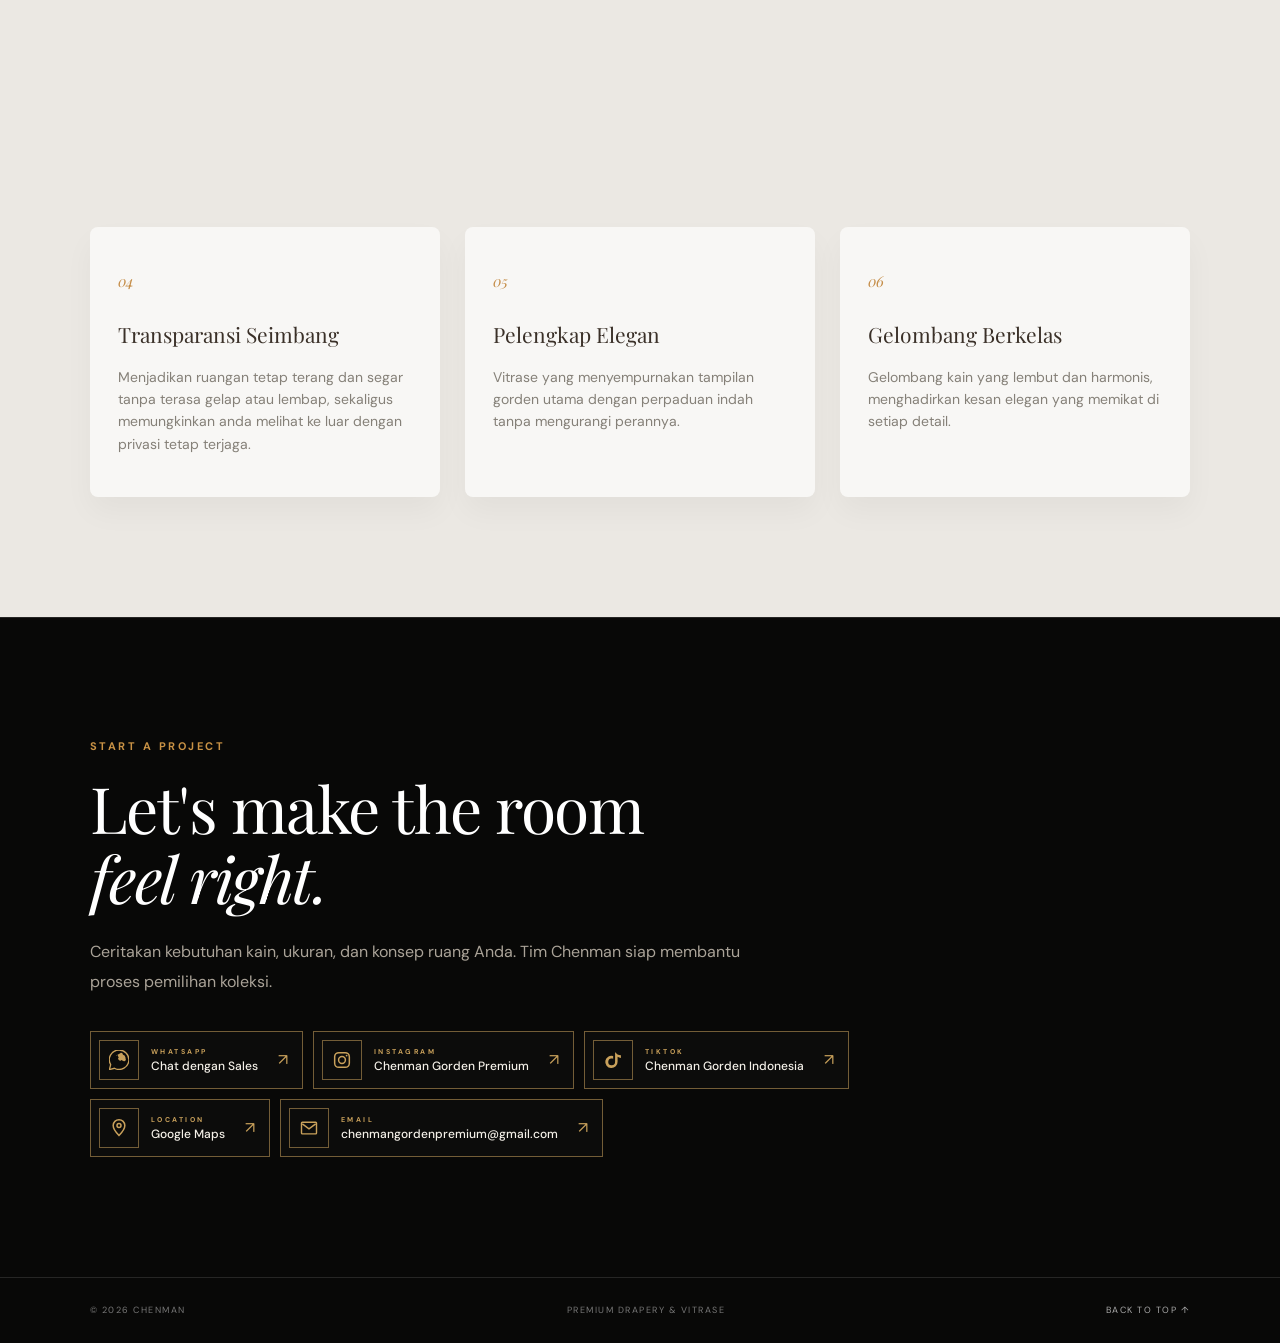
==== commit 37c27b89: "v" ====
--- a/index.html
+++ b/index.html
@@ -1835,6 +1835,18 @@
         <span></span>
       </div>
 
+      <div class="project v4">
+        <span></span>
+      </div>
+
+      <div class="project v5">
+        <span></span>
+      </div>
+
+      <div class="project v6">
+        <span></span>
+      </div>
+
       <!-- DUPLIKAT UNTUK LOOP -->
 
       <div class="project v1">
@@ -1846,6 +1858,18 @@
       </div>
 
       <div class="project v3">
+        <span></span>
+      </div>
+
+      <div class="project v4">
+        <span></span>
+      </div>
+
+      <div class="project v5">
+        <span></span>
+      </div>
+
+      <div class="project v6">
         <span></span>
       </div>
 
--- a/style.css
+++ b/style.css
@@ -2161,6 +2161,18 @@
   background-image: url('assets/vitrase 3.jpeg');
 }
 
+.v4 {
+  background-image: url('assets/vitrase 4.jpeg');
+}
+
+.v5 {
+  background-image: url('assets/vitrase 5.jpeg');
+}
+
+.v6 {
+  background-image: url('assets/vitrase 6.jpeg');
+}
+
 /* =========================================================
    AUTO LOOP
 ========================================================= */
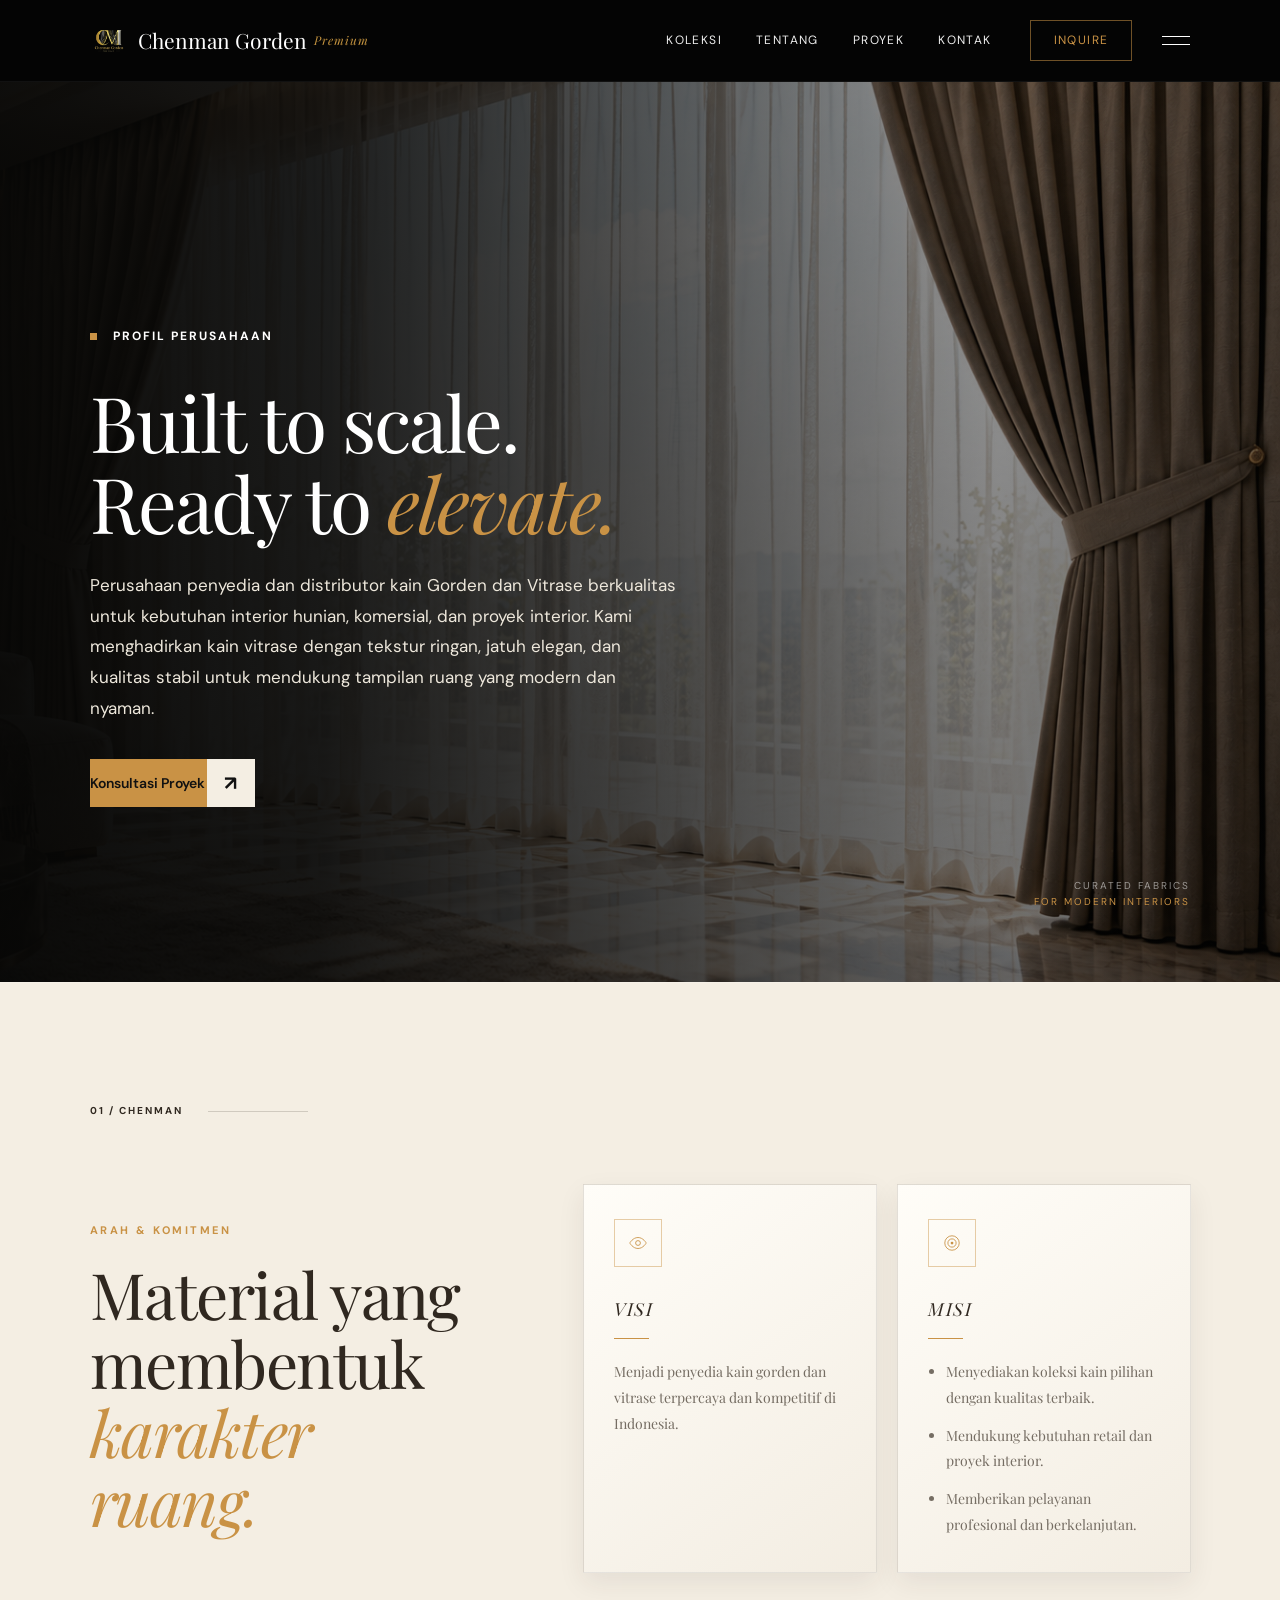
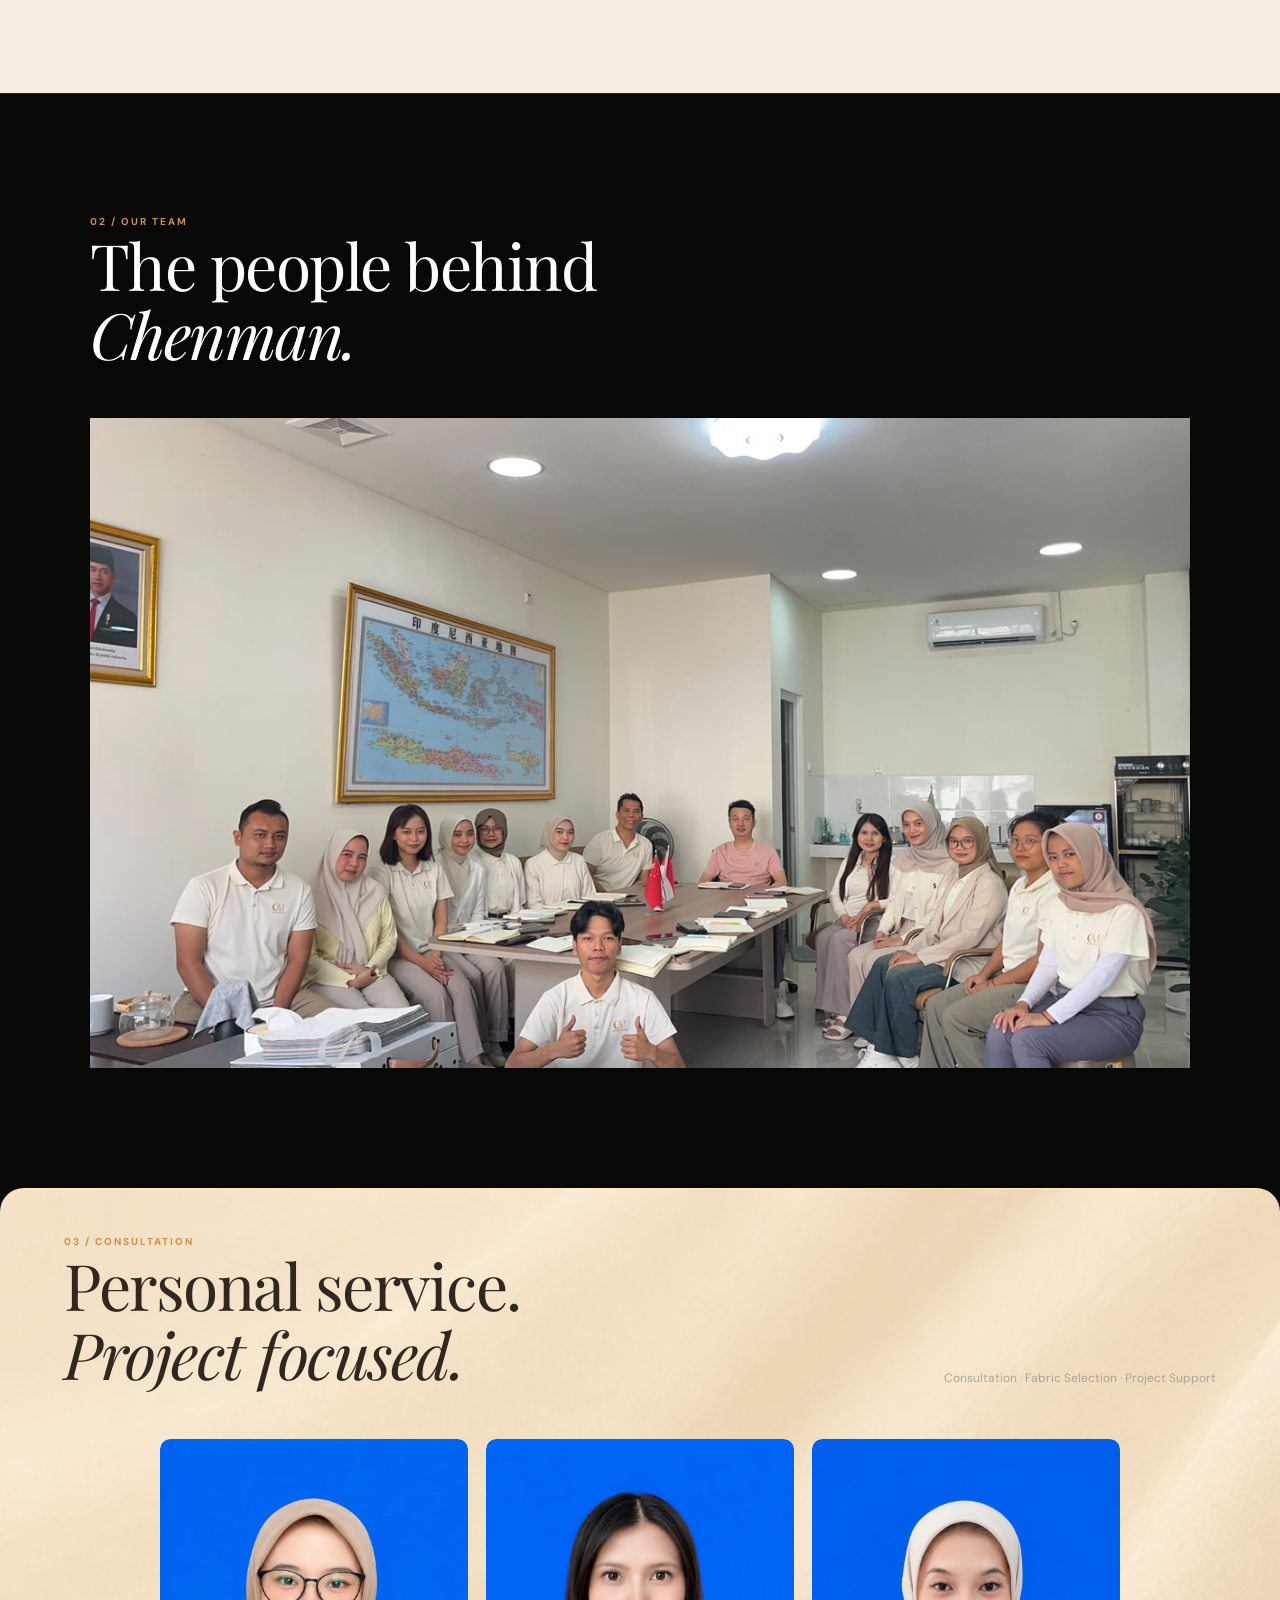
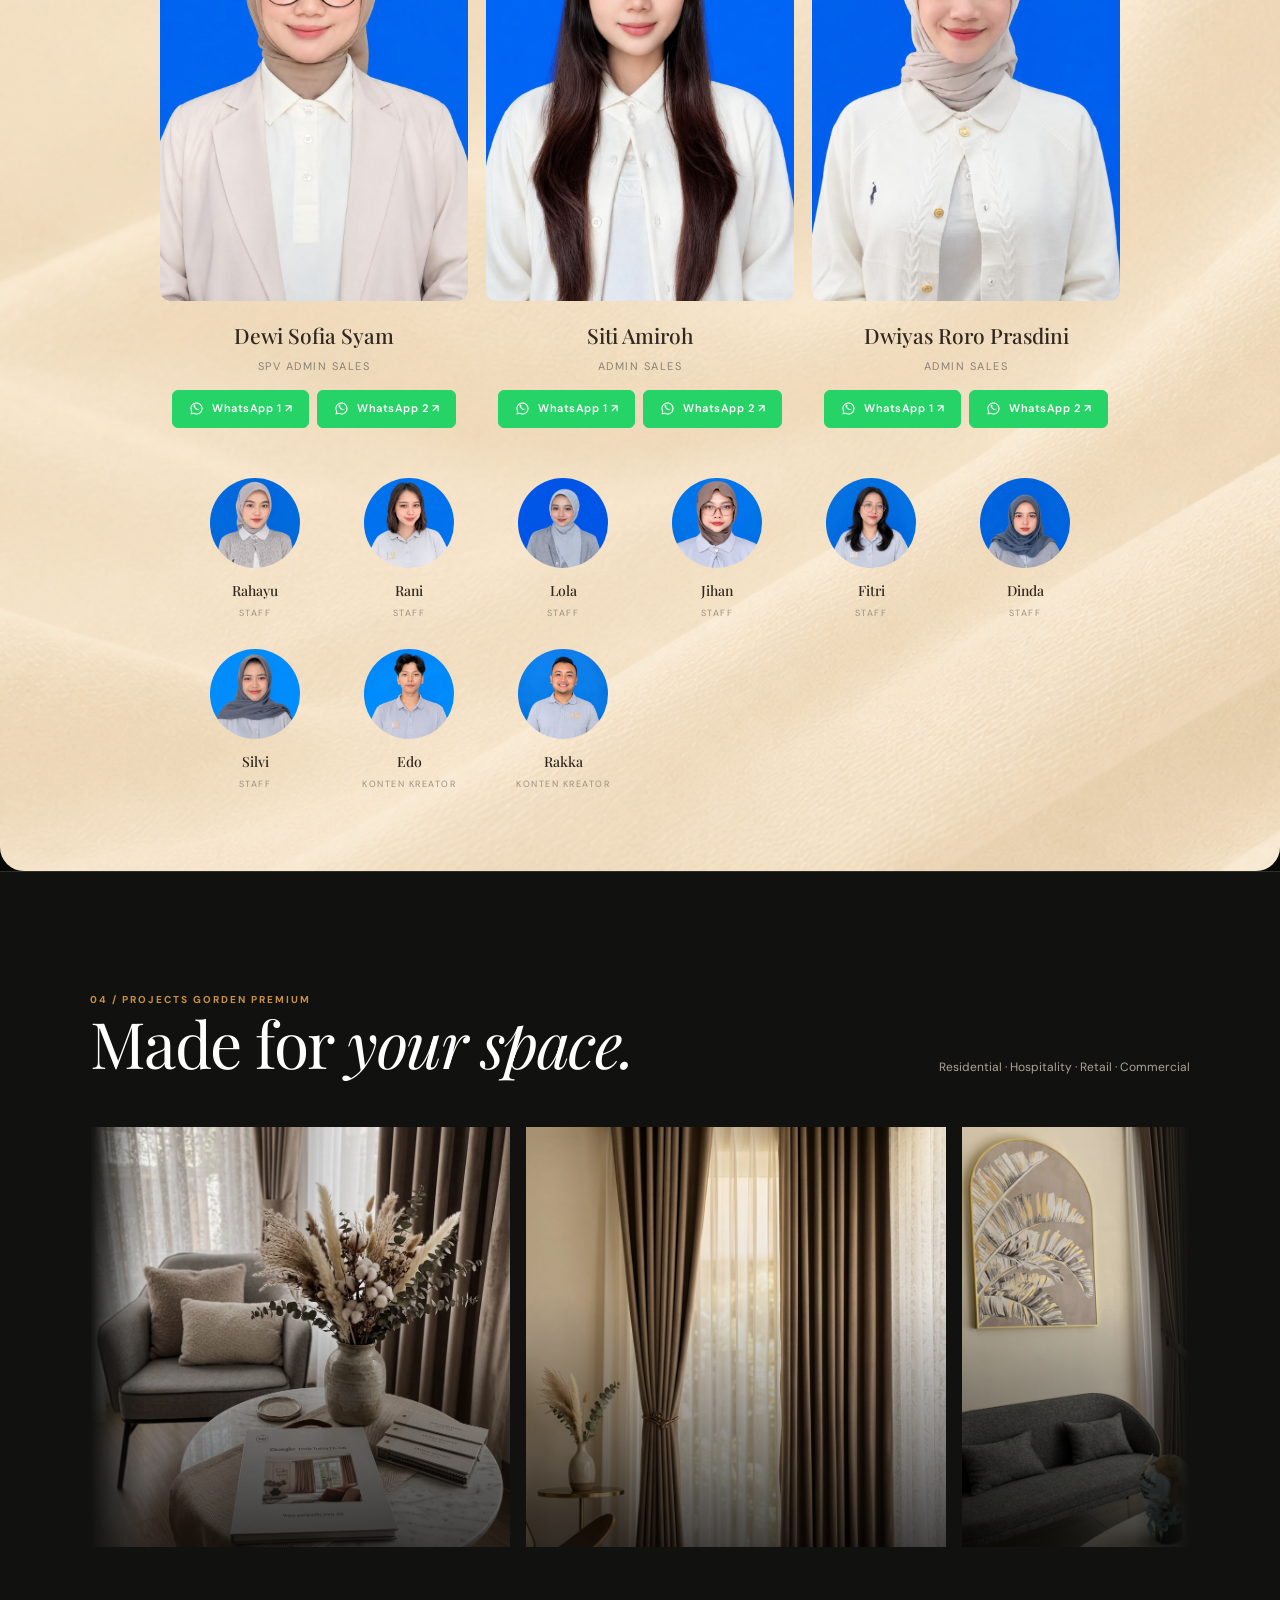
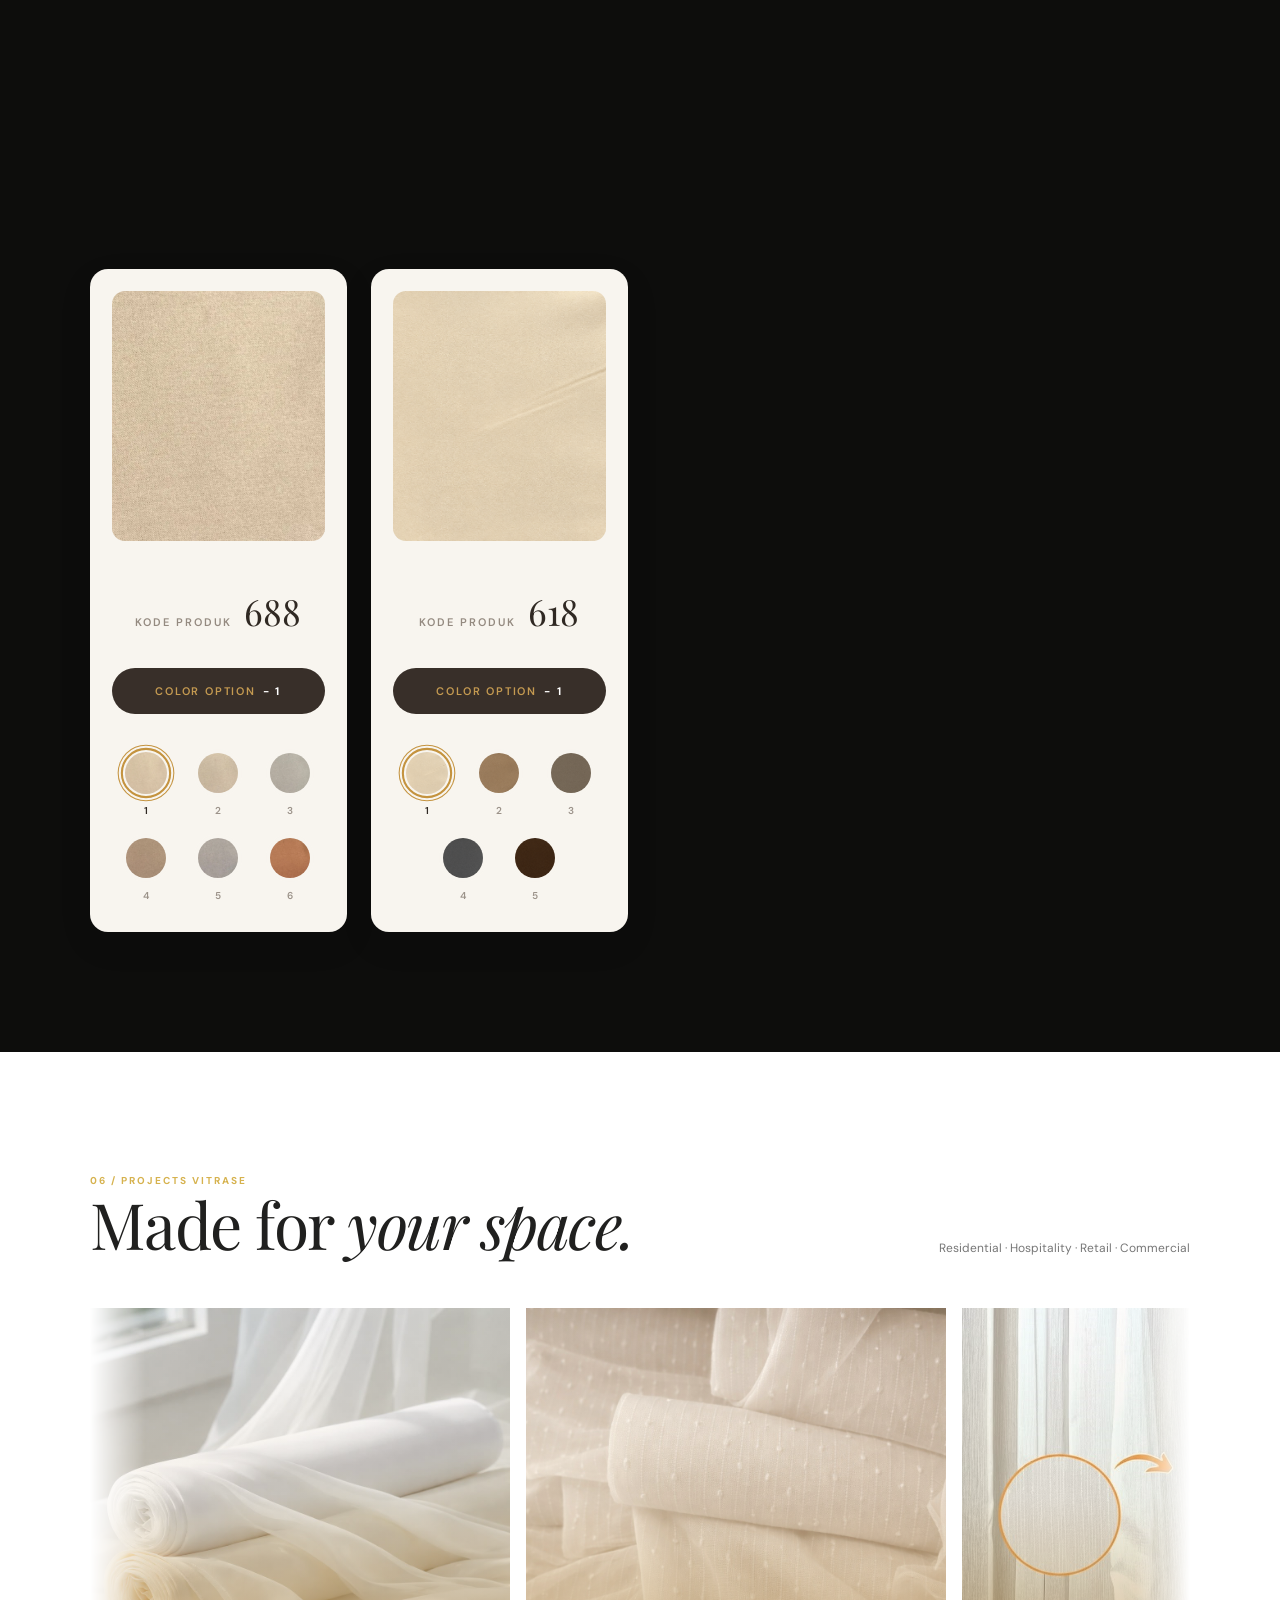
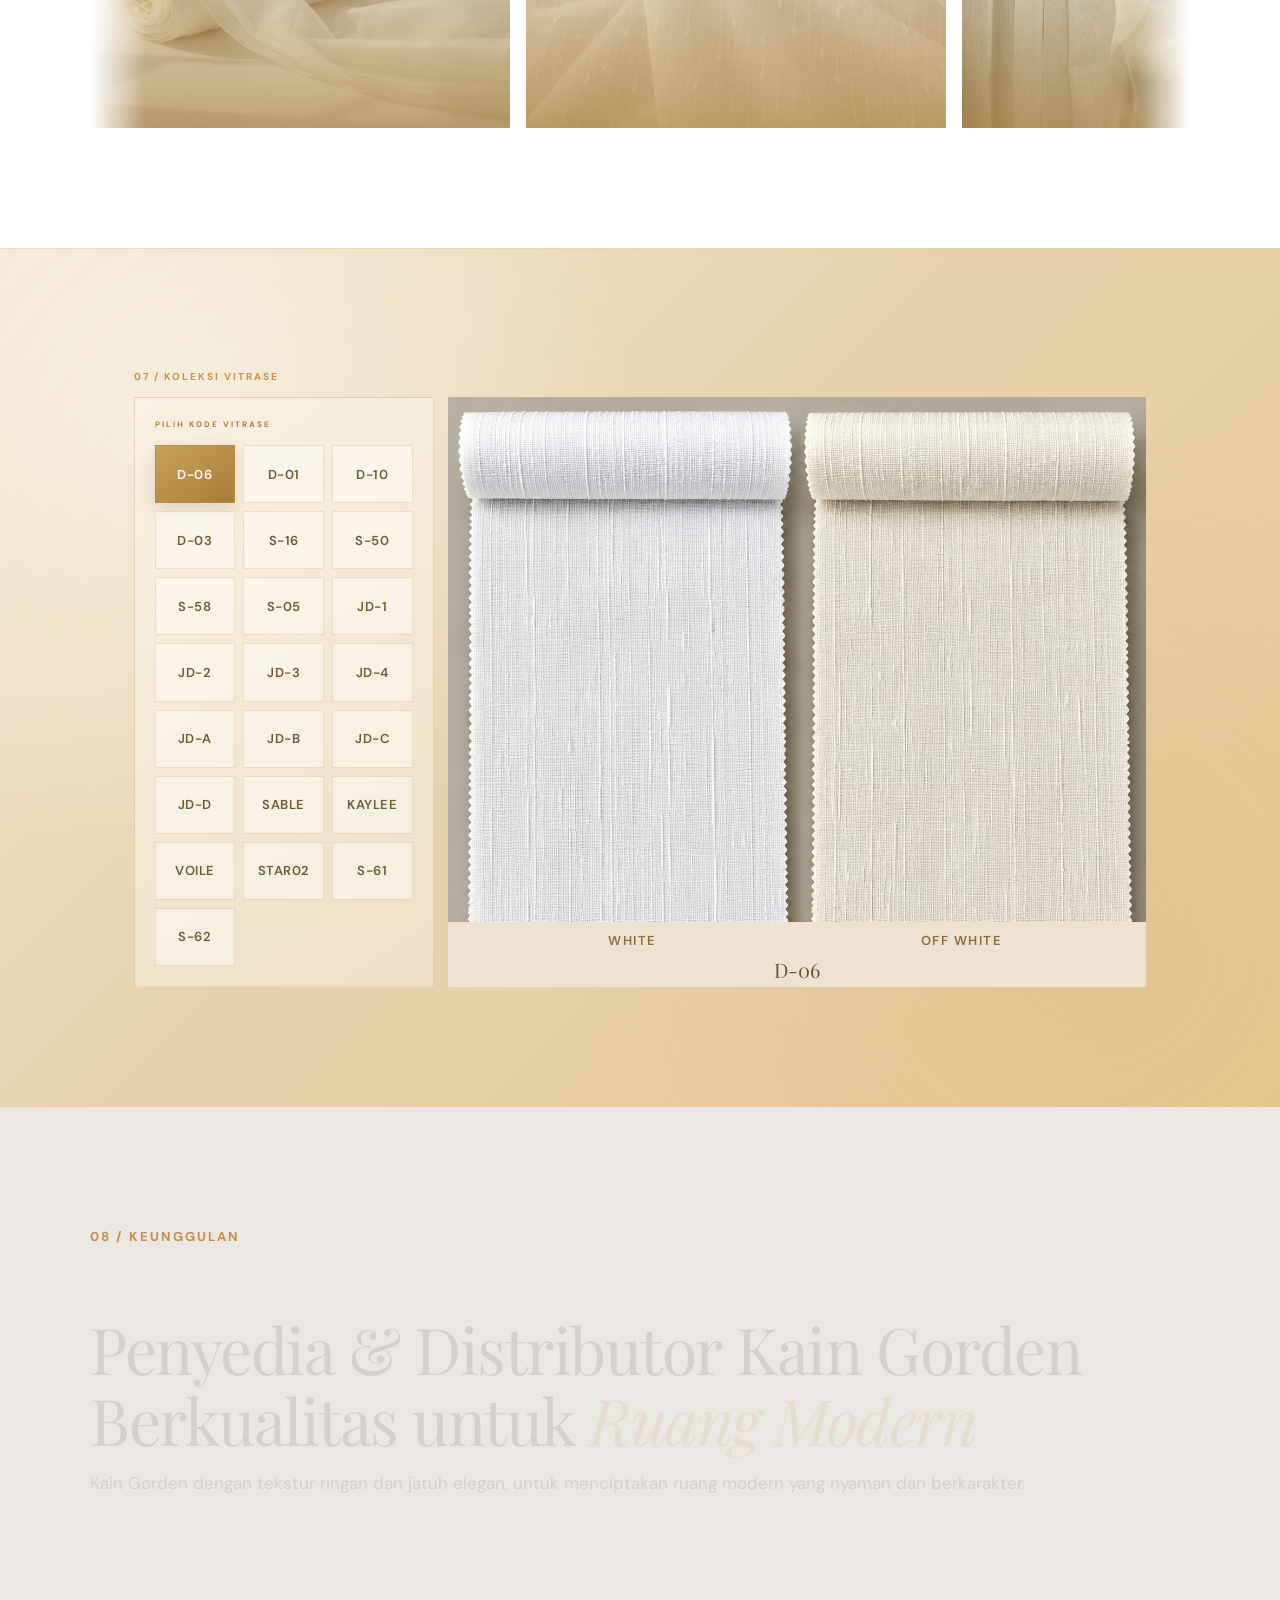
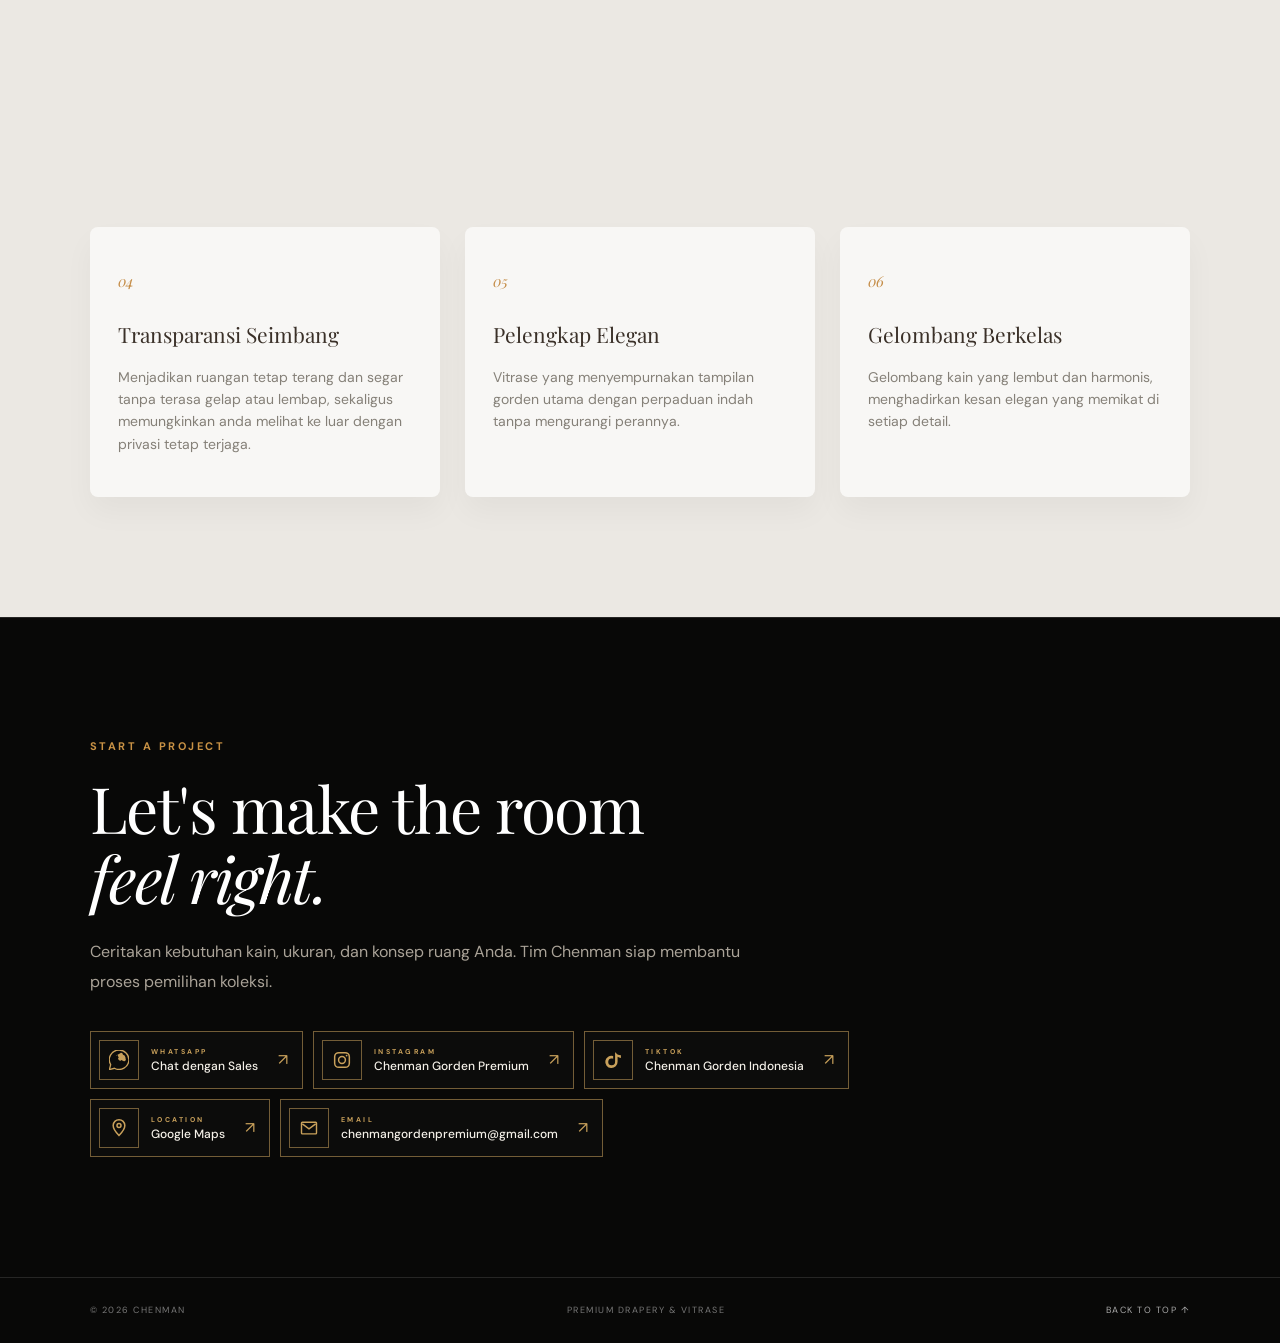
==== commit 8201396e: "L" ====
--- a/index.html
+++ b/index.html
@@ -714,7 +714,7 @@
           </div>
 
           <div class="project g3">
-            <span>L</span>
+            <span></span>
           </div>
 
         </div>
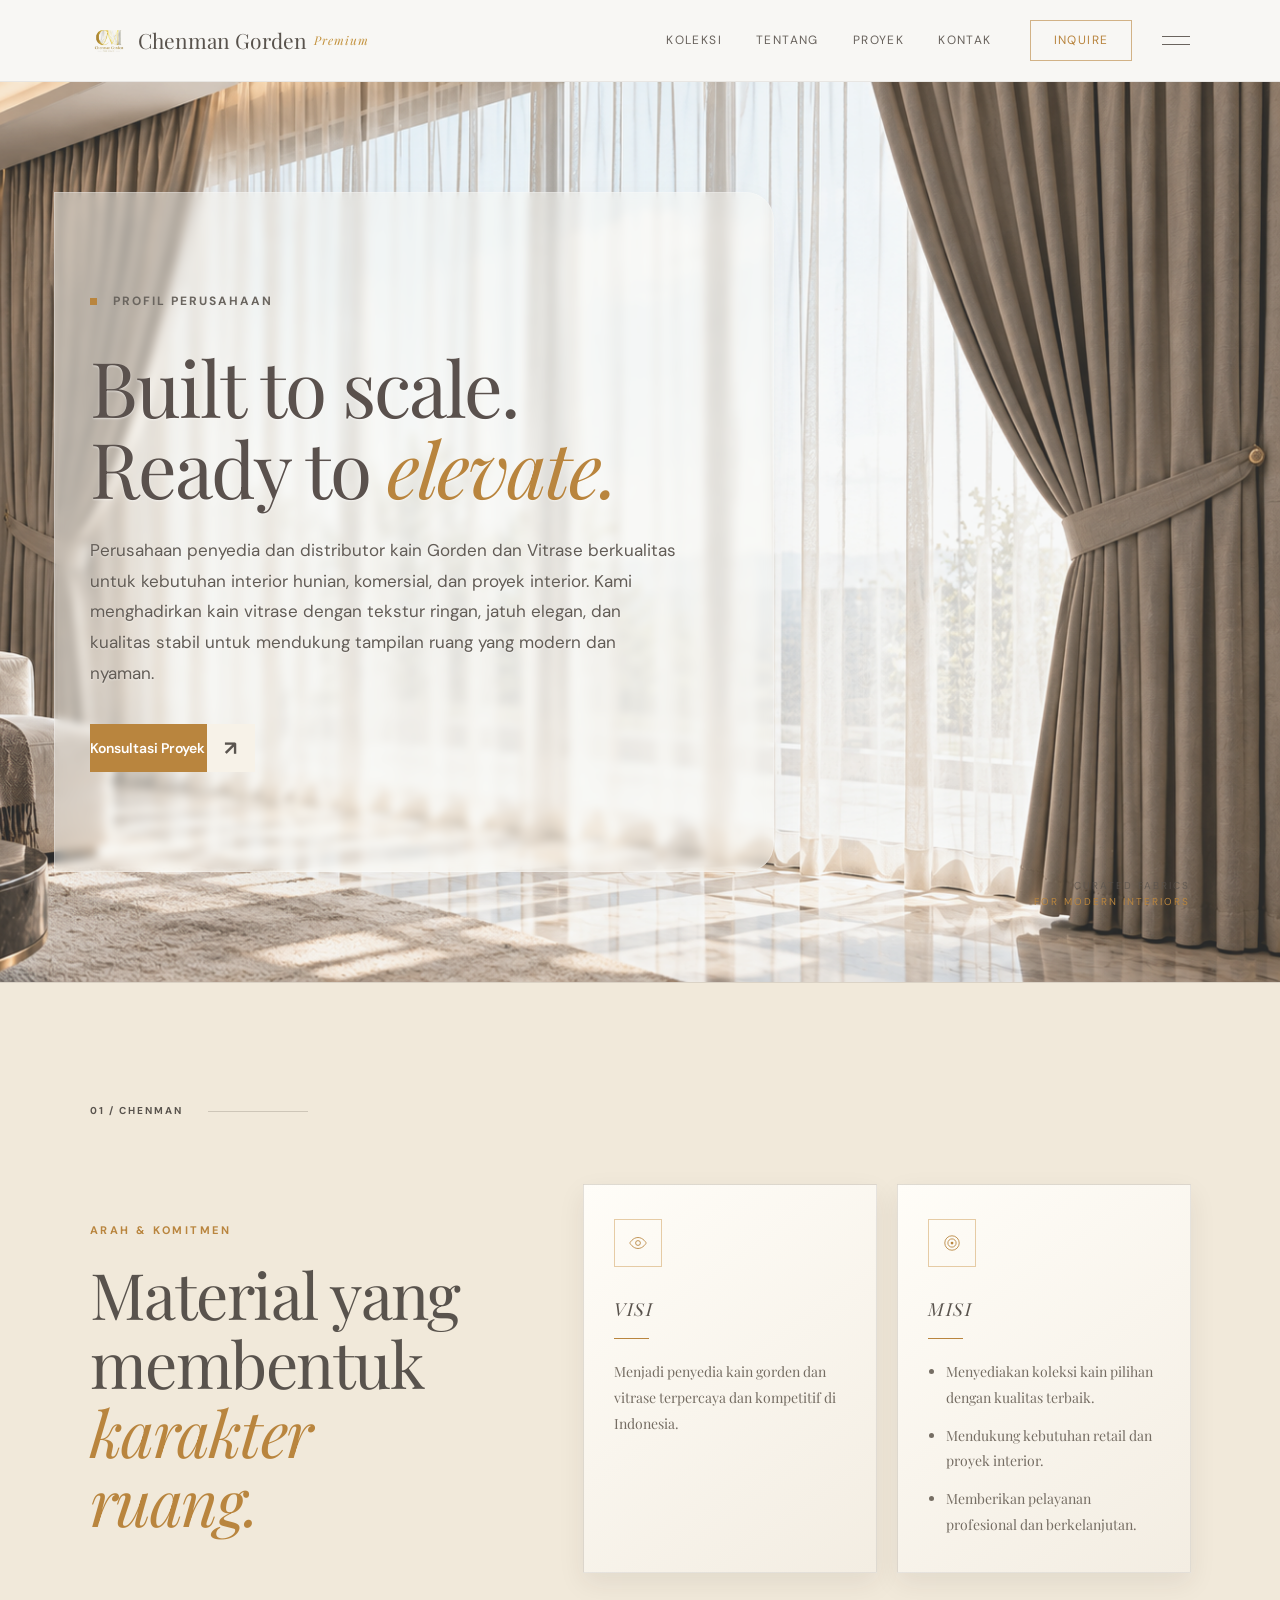
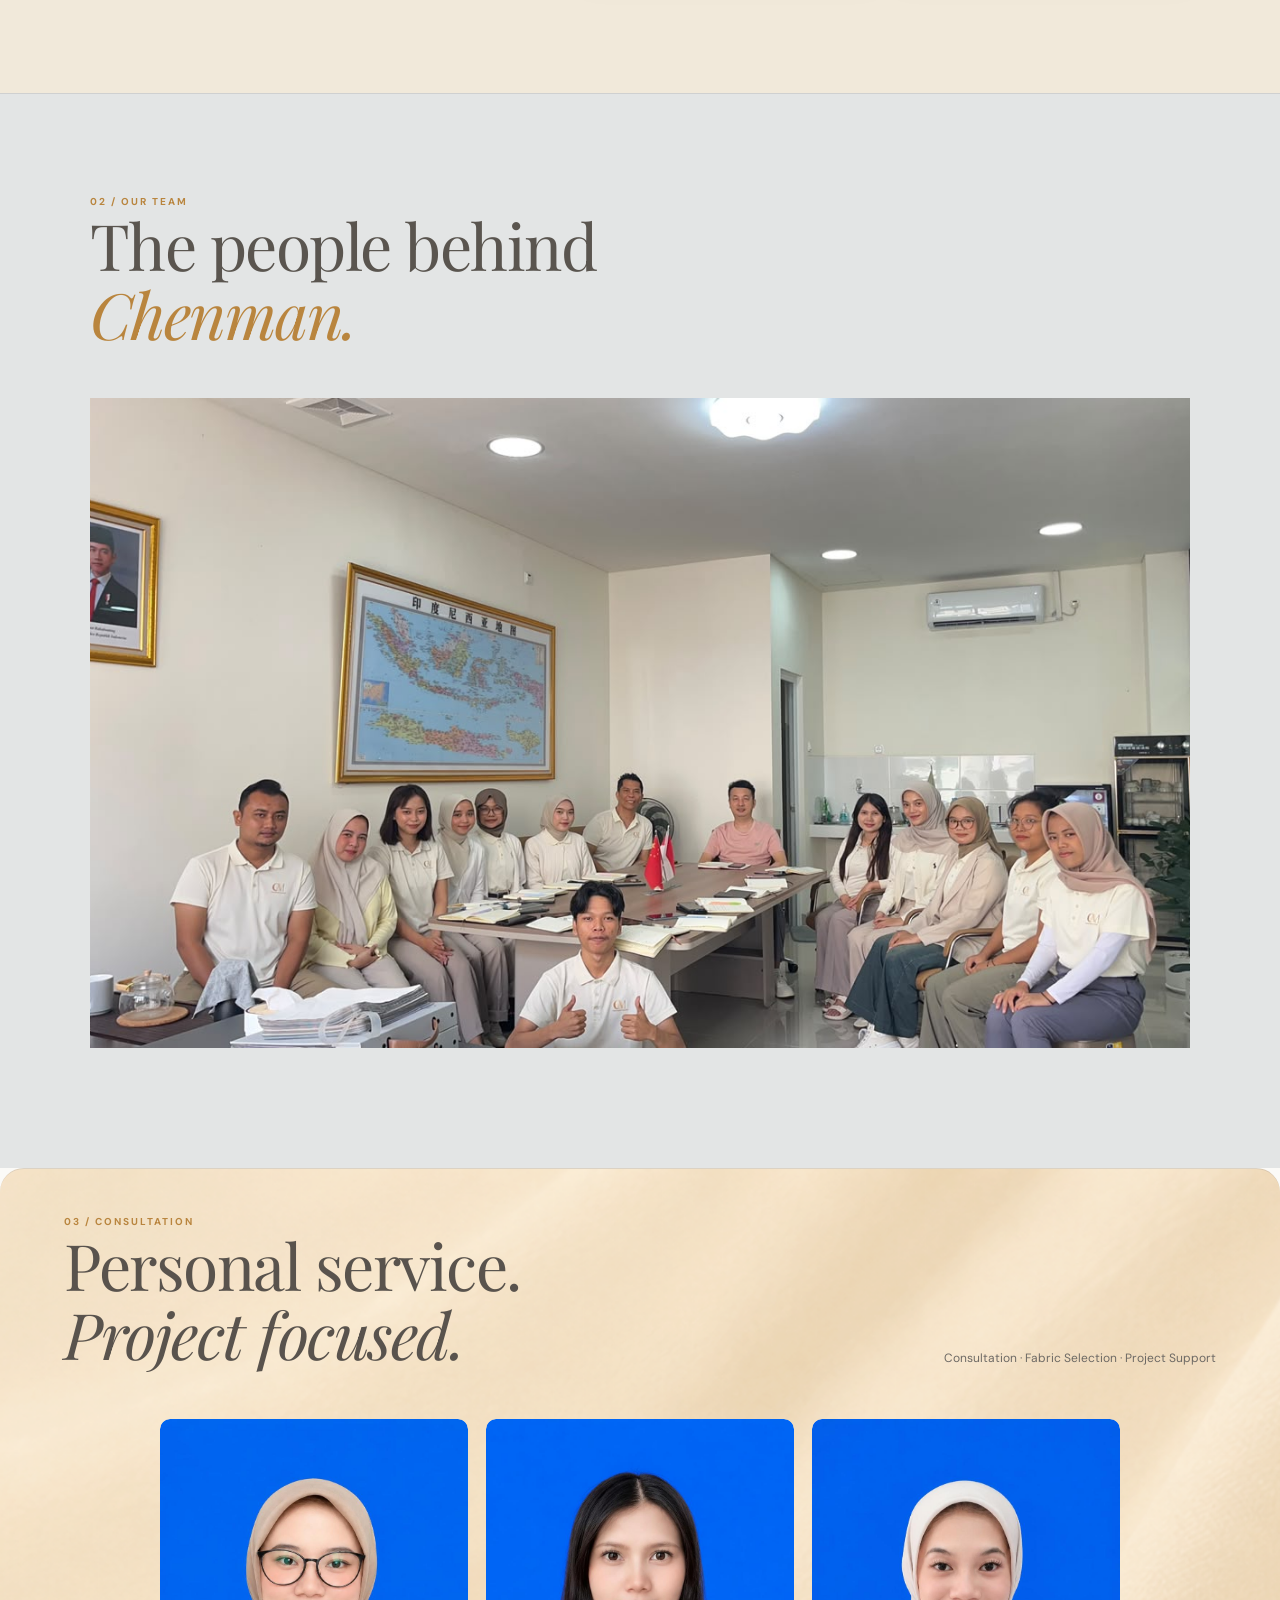
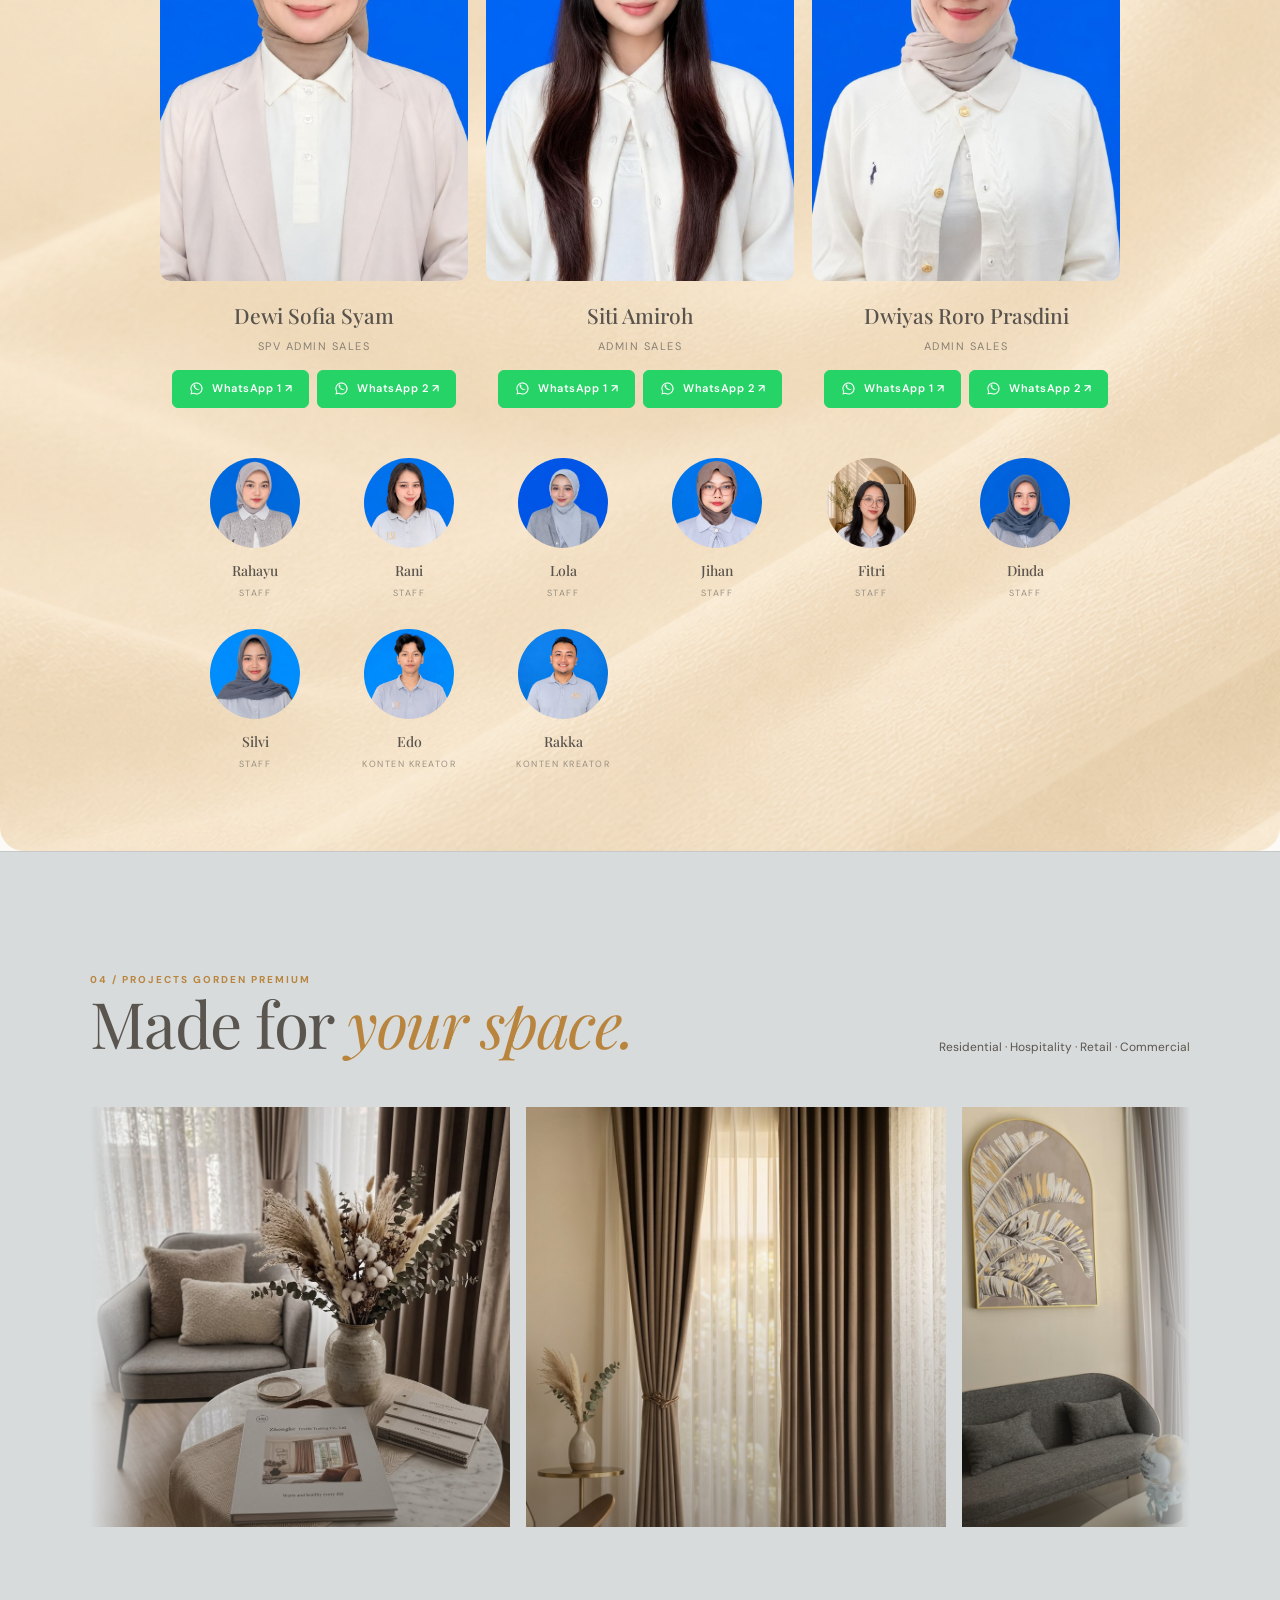
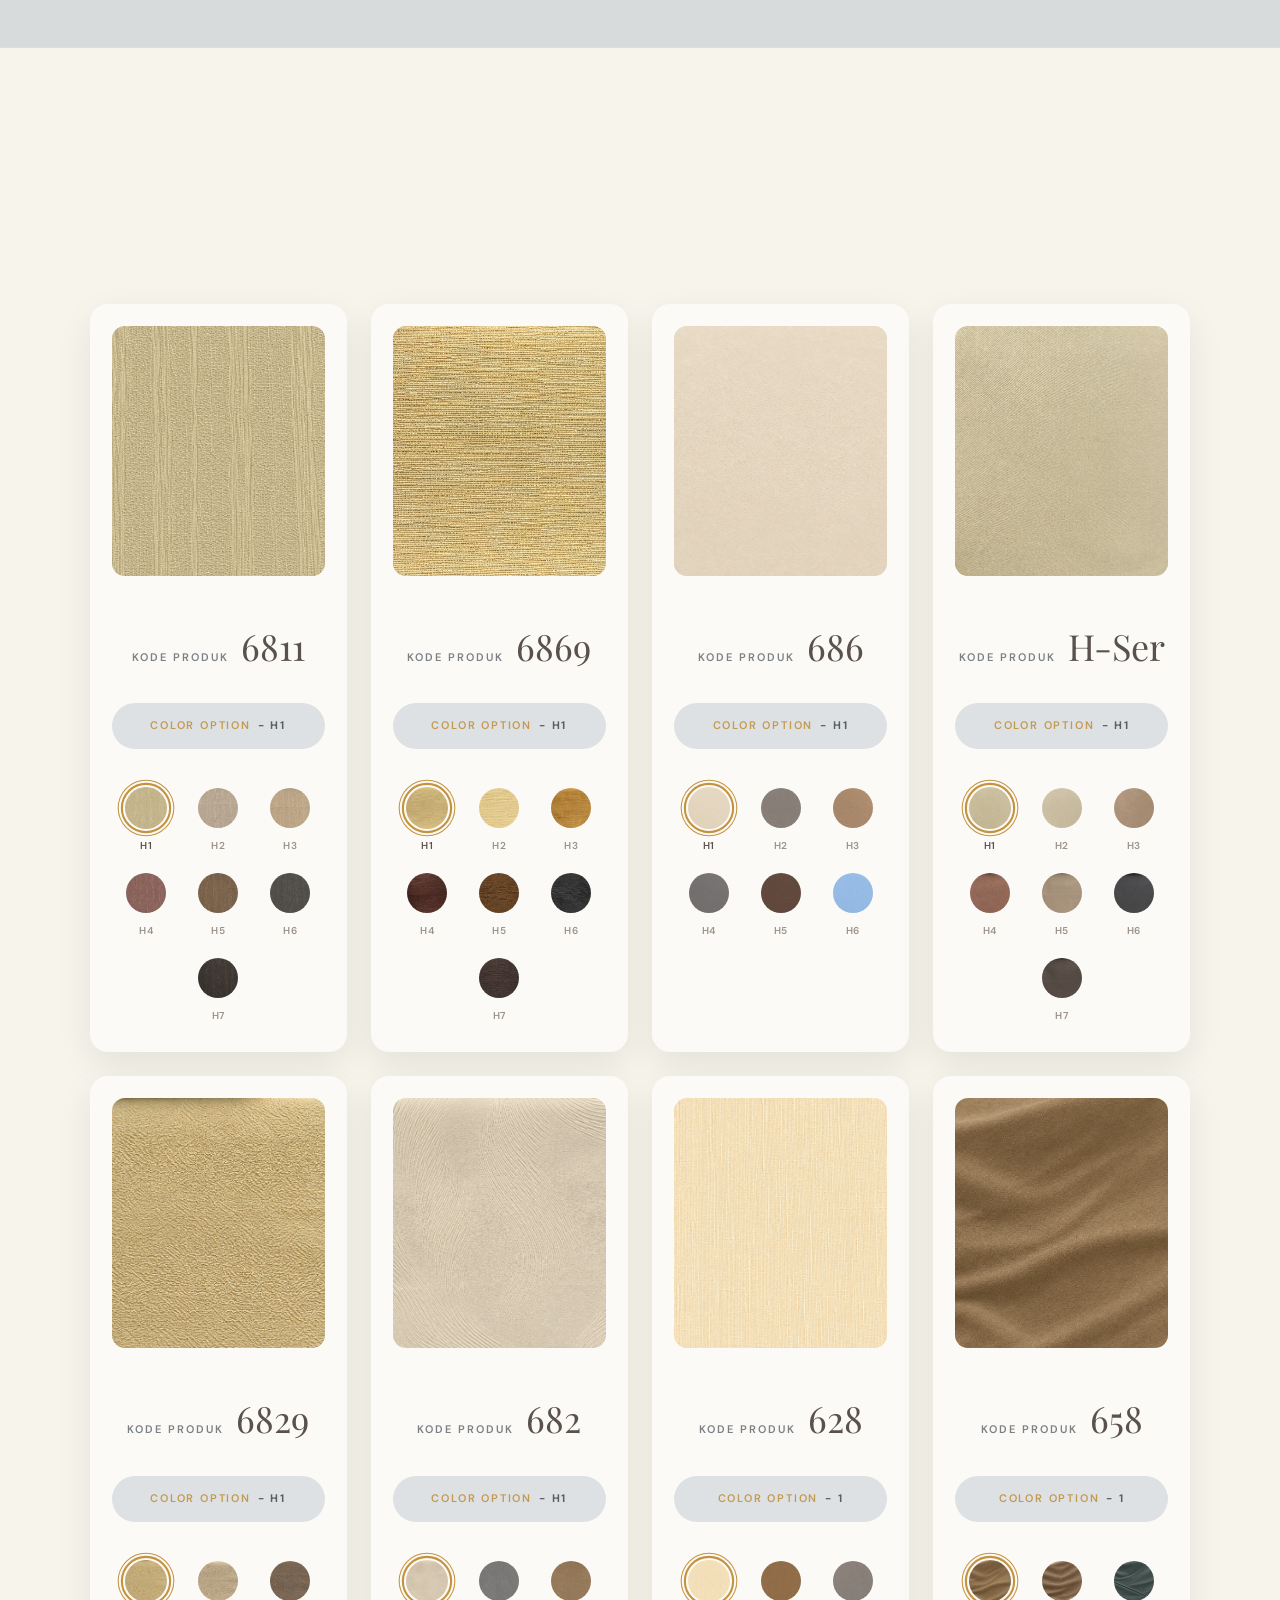
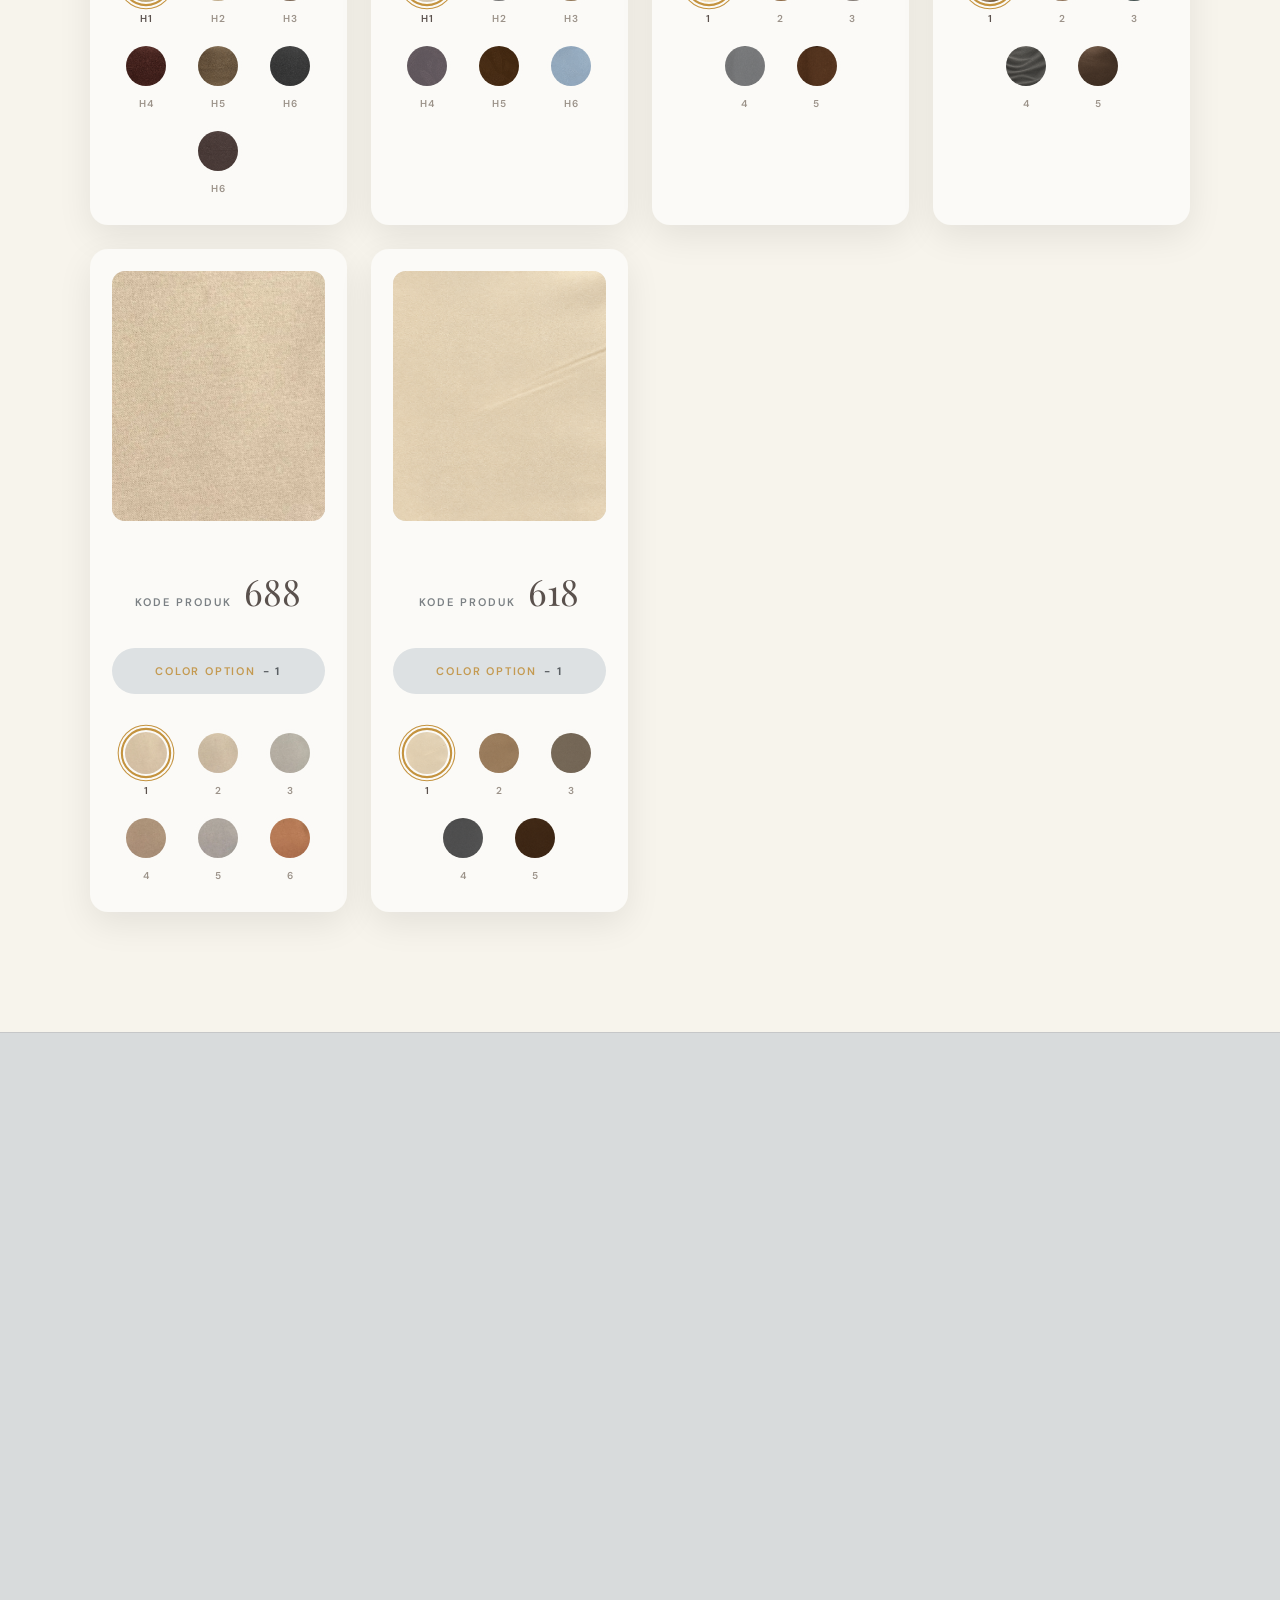
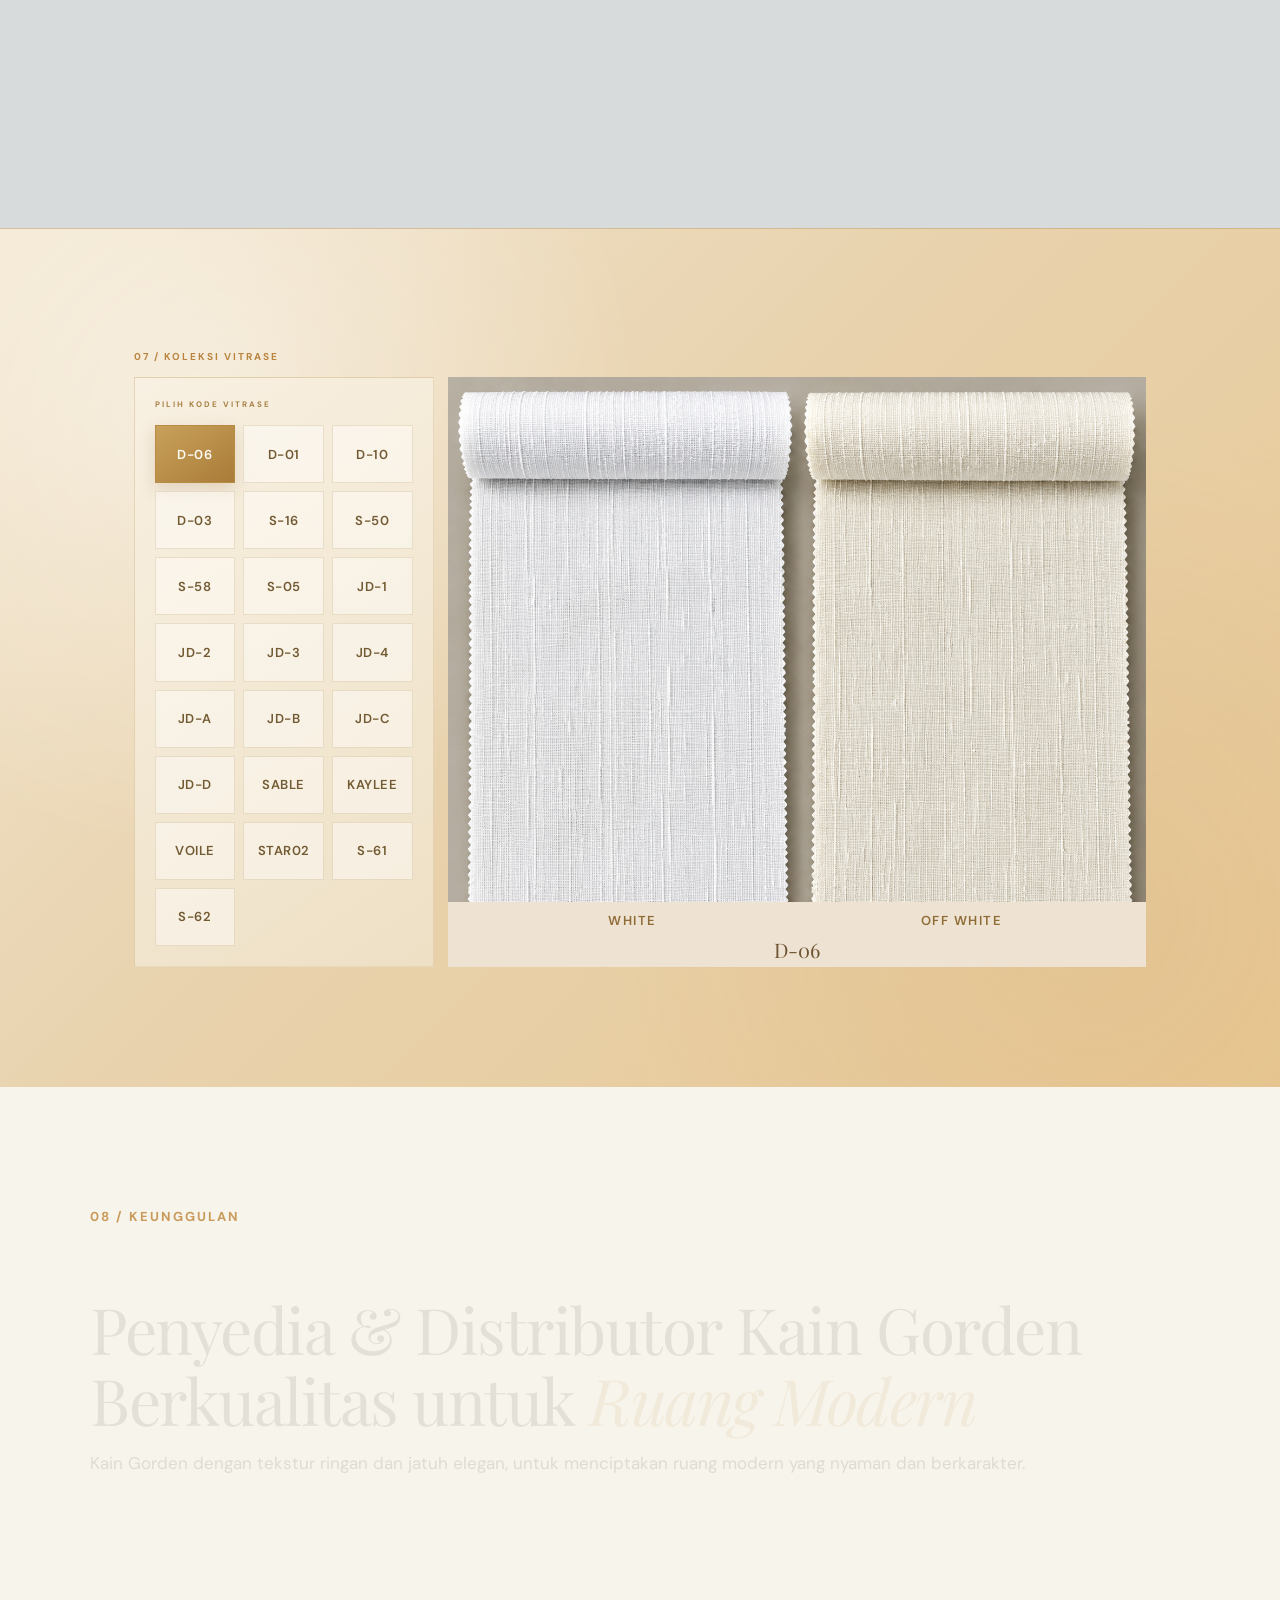
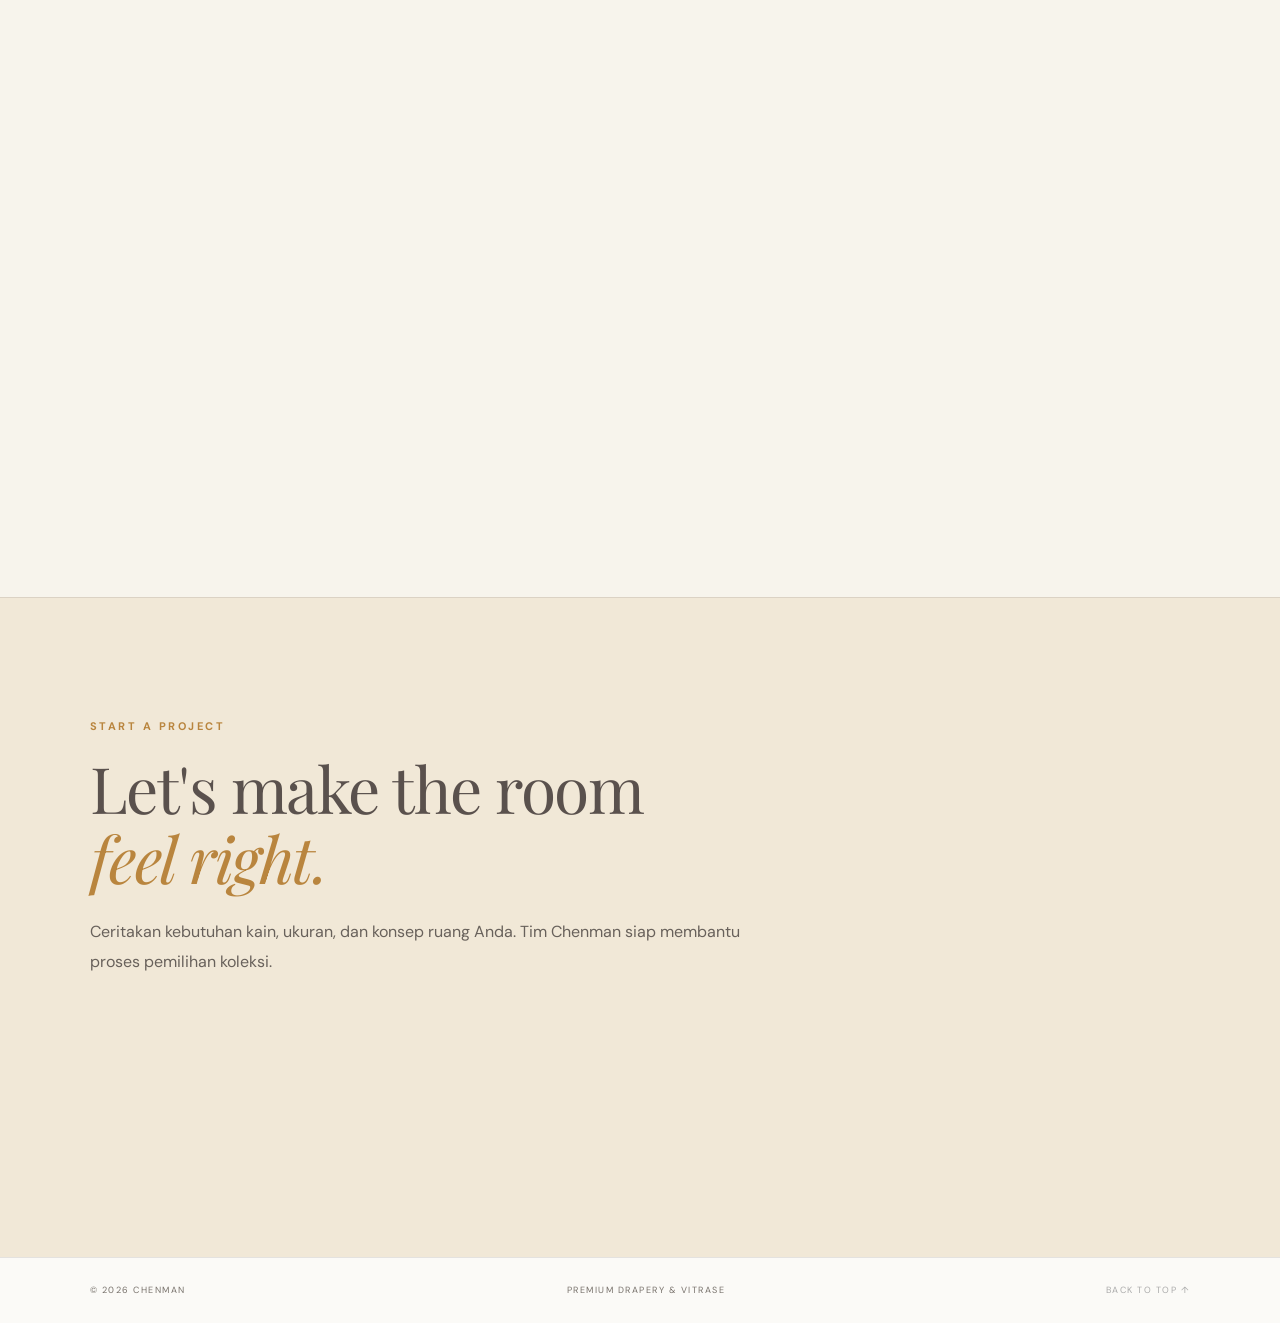
==== commit cdd0741b: "yes" ====
--- a/index.html
+++ b/index.html
@@ -618,7 +618,7 @@
   </div>
 
   <div class="staff-card">
-    <img src="assets/staff/fitri.png" alt="">
+    <img src="assets/staff/ppp.jpeg" alt="">
     <h4>Fitri</h4>
     <span>STAFF</span>
   </div>
--- a/style.css
+++ b/style.css
@@ -2,71 +2,75 @@
    CHENMAN — MAIN CSS 
 ========================================================= */ 
  
-:root { 
-  --black: #080807; 
-  --dark: #0d0d0c; 
-  --dark-soft: #11110f; 
- 
-  --gold: #c99245; 
-  --gold-soft: #c58d48; 
- 
-  --cream: #f4eee3; 
-  --cream-light: #f8f5ef; 
-  --cream-soft: #ebe8e3; 
- 
-  --muted: #aaa398; 
-  --text-dark: #302820; 
-  --line: rgba(255,255,255,.12); 
- 
-  --serif: 'Playfair Display', serif; 
-  --sans: 'DM Sans', sans-serif; 
-} 
- 
-* { 
-  box-sizing: border-box; 
-  margin: 0; 
-  padding: 0; 
-} 
- 
-html { 
-  scroll-behavior: smooth; 
-} 
- 
-body { 
-  background: var(--black); 
-  color: #fff; 
-  font-family: var(--sans); 
-  line-height: 1.6; 
-} 
- 
-img { 
-  max-width: 100%; 
-} 
- 
-button, 
-a { 
-  font-family: inherit; 
-} 
+:root {
+  /* PALET UTAMA — LIGHT SILVER */
+  --black: #E4E6E6;
+  --dark: #D9DCDE;
+  --dark-soft: #D2D5D6;
+
+  /* AKSEN PREMIUM — CHAMPAGNE GOLD */
+  --gold: #B9853E;
+  --gold-soft: #C99A5A;
+
+  /* WARNA TERANG */
+  --cream: #F1E9DA;
+  --cream-light: #FBFAF7;
+  --cream-soft: #EEEAE3;
+
+  /* WARNA TEKS — SOFT CHARCOAL / TAUPE */
+  --muted: #6D6964;
+  --text-dark: #59534D;
+  --line: rgba(89, 83, 77, .14);
+
+  --serif: 'Playfair Display', serif;
+  --sans: 'DM Sans', sans-serif;
+}  
+  
+* {  
+  box-sizing: border-box;  
+  margin: 0;  
+  padding: 0;  
+}  
+  
+html {  
+  scroll-behavior: smooth;  
+}  
+  
+body {
+  background: var(--cream-light);
+  color: var(--text-dark);
+  font-family: var(--sans);
+  line-height: 1.6;
+}  
+  
+img {  
+  max-width: 100%;  
+}  
+  
+button,  
+a {  
+  font-family: inherit;  
+}
  
  
 /* ========================================================= 
    HEADER 
 ========================================================= */ 
  
-.site-header { 
-  height: 82px; 
-  position: sticky; 
-  top: 0; 
-  left: 0; 
-  width: 100%; 
-  z-index: 1000; 
-  padding: 0 7%; 
-  display: flex; 
-  align-items: center; 
-  justify-content: space-between; 
-  background: rgba(5,5,4,.78); 
-  backdrop-filter: blur(8px); 
-  border-bottom: 1px solid rgba(255,255,255,.05); 
+.site-header {
+  height: 82px;
+  position: sticky;
+  top: 0;
+  left: 0;
+  width: 100%;
+  z-index: 1000;
+  padding: 0 7%;
+  display: flex;
+  align-items: center;
+  justify-content: space-between;
+  background: rgba(248, 247, 244, .94);
+  backdrop-filter: blur(12px);
+  border-bottom: 1px solid rgba(85,91,95,.10);
 } 
  
 .brand {
@@ -87,7 +91,7 @@
 .brand-main {
   font-family: var(--serif);
   font-size: 21px;
-  color: #fff;
+  color: #59534D;
   white-space: nowrap;
 }
 
@@ -107,24 +111,24 @@
   margin-right: 38px; 
 } 
  
-.desktop-nav a, 
-.header-actions a { 
-  color: #eee; 
-  text-decoration: none; 
-  font-size: 12px; 
-  letter-spacing: 1.4px; 
-  text-transform: uppercase; 
-  transition: color .25s ease; 
+.desktop-nav a,
+.header-actions a {
+  color: #68635D;
+  text-decoration: none;
+  font-size: 12px;
+  letter-spacing: 1.4px;
+  text-transform: uppercase;
+  transition: color .25s ease;
 } 
  
 .desktop-nav a:hover { 
   color: var(--gold); 
 } 
  
-.outline-btn { 
-  border: 1px solid rgba(201,146,69,.55); 
-  padding: 10px 23px; 
-  color: var(--gold) !important; 
+.outline-btn {
+  border: 1px solid rgba(185,133,62,.60);
+  padding: 10px 23px;
+  color: var(--gold) !important;
 } 
  
 .header-actions { 
@@ -140,11 +144,11 @@
   cursor: pointer; 
 } 
  
-.menu-btn i { 
-  display: block; 
-  height: 1px; 
-  background: #fff; 
-  margin: 7px 0; 
+.menu-btn i {
+  display: block;
+  height: 1px;
+  background: #6A655F;
+  margin: 7px 0;
 } 
  
 .mobile-menu { 
@@ -172,38 +176,39 @@
 }
 
 
-/* LAPISAN GELAP AGAR TEKS TETAP TERBACA */
+/* LAPISAN ABU-ABU SILVER AGAR TEKS TETAP TERBACA */
 
 .hero-overlay {
   position: absolute;
   inset: 0;
-
-  background:
-    linear-gradient(
-      90deg,
-      rgba(7,7,6,.96) 0%,
-      rgba(7,7,6,.88) 25%,
-      rgba(7,7,6,.55) 52%,
-      rgba(7,7,6,.18) 78%,
-      rgba(7,7,6,.30) 100%
-    ),
-
-    linear-gradient(
-      180deg,
-      rgba(0,0,0,.25),
-      rgba(0,0,0,.48)
-    );
-}
-
+  background: rgba(216, 220, 221, 0.18);
+}
 
 /* ISI HERO */
 
 .hero-content {
   position: relative;
   z-index: 2;
+  isolation: isolate;
   margin-left: 7%;
-  padding-top: 70px;
+  padding: 58px 42px 58px 0;
   width: min(640px,55%);
+}
+
+/* BIDANG TRANSPARAN LEMBUT DI BELAKANG TEKS HERO */
+.hero-content::before {
+  content: "";
+  position: absolute;
+  z-index: -1;
+  top: -42px;
+  bottom: -42px;
+  left: -36px;
+  width: calc(100% + 78px);
+  background: rgba(250, 249, 246, .50);
+  border: 1px solid rgba(255,255,255,.24);
+  border-radius: 0 28px 28px 0;
+  backdrop-filter: blur(4px);
+  box-shadow: 0 14px 34px rgba(85,91,95,.06);
 }
 
 
@@ -213,6 +218,7 @@
   font-size: 12px;
   letter-spacing: 2px;
   font-weight: 700;
+  color: #6A655F;
   margin-bottom: 35px;
 }
 
@@ -233,6 +239,8 @@
     var(--serif);
 
   letter-spacing: -2px;
+  color: #5A514D;
+  text-shadow: 0 1px 2px rgba(255,255,255,.55);
 }
 
 .hero h1 em {
@@ -246,9 +254,10 @@
 .lead {
   font-size: 17px;
   line-height: 1.8;
-  color: #eee8dc;
+  color: #625C56;
   max-width: 590px;
   margin: 28px 0 36px;
+  text-shadow: 0 1px 2px rgba(255,255,255,.45);
 }
 
 
@@ -259,7 +268,7 @@
   align-items: center;
 
   background: var(--gold);
-  color: #111;
+  color: #FFFFFF;
 
   text-decoration: none;
   font-weight: 600;
@@ -305,7 +314,7 @@
 
   z-index: 2;
 
-  color: #fff8;
+  color: rgba(89,83,77,.72);
 
   font-size: 10px;
   letter-spacing: 2px;
@@ -329,18 +338,13 @@
   }
 
   .hero-overlay {
-    background:
-      linear-gradient(
-        90deg,
-        rgba(7,7,6,.96) 0%,
-        rgba(7,7,6,.82) 48%,
-        rgba(7,7,6,.42) 100%
-      );
+    background: rgba(216, 220, 221, .20);
   }
 
   .hero-content {
     margin-left: 5%;
     width: 90%;
+    padding: 48px 28px 48px 0;
   }
 
 }
@@ -353,19 +357,22 @@
   }
 
   .hero-overlay {
-    background:
-      linear-gradient(
-        90deg,
-        rgba(7,7,6,.97) 0%,
-        rgba(7,7,6,.84) 55%,
-        rgba(7,7,6,.48) 100%
-      );
+    background: rgba(216, 220, 221, .22);
   }
 
   .hero-content {
     margin-left: 22px;
     width: calc(100% - 44px);
-    padding-top: 40px;
+    padding: 34px 18px 34px 0;
+  }
+
+  .hero-content::before {
+    top: -24px;
+    bottom: -24px;
+    left: -20px;
+    width: calc(100% + 38px);
+    border-radius: 0 22px 22px 0;
+    background: rgba(250, 249, 246, .54);
   }
 
   .hero h1 {
@@ -435,7 +442,7 @@
 section.vision-mission-section {
   display: block !important;
   background: var(--black);
-  color: #fff;
+  color: var(--text-dark);
   padding: 120px 7%;
 }
 
@@ -451,7 +458,7 @@
 section.vision-mission-section .vision-mission-line {
   width: 100px;
   height: 1px;
-  background: rgba(255,255,255,.18);
+  background: rgba(85,91,95,.16);
 }
 
 /* LAYOUT */
@@ -513,11 +520,11 @@
   background:
     linear-gradient(
       145deg,
-      #151512 0%,
-      #11110f 100%
+      #F6F7F7 0%,
+      #F1F3F4 100%
     );
 
-  border: 1px solid rgba(255,255,255,.10);
+  border: 1px solid rgba(85,91,95,.12);
 
   transform-style: preserve-3d;
 
@@ -529,7 +536,7 @@
     scale(1);
 
   box-shadow:
-    0 10px 25px rgba(0,0,0,.12);
+    0 10px 25px rgba(85,91,95,.08);
 
   transition:
     transform .55s cubic-bezier(.16,1,.3,1),
@@ -569,7 +576,7 @@
   background:
     linear-gradient(
       135deg,
-      rgba(255,255,255,.09),
+      rgba(85,91,95,.09),
       transparent 32%,
       transparent 70%,
       rgba(201,146,69,.025)
@@ -599,8 +606,8 @@
     border-color: rgba(201,146,69,.38);
 
     box-shadow:
-      0 14px 30px rgba(0,0,0,.28),
-      0 28px 55px rgba(0,0,0,.18);
+      0 14px 30px rgba(85,91,95,.14),
+      0 28px 55px rgba(85,91,95,.10);
   }
 
 }
@@ -623,16 +630,16 @@
   background:
     linear-gradient(
       145deg,
-      #1c1c18 0%,
-      #151512 55%,
-      #10100e 100%
+      #FFFFFF 0%,
+      #F6F7F7 55%,
+      #E3E7E9 100%
     );
 
   box-shadow:
-    0 8px 12px rgba(0,0,0,.25),
-    0 18px 30px rgba(0,0,0,.30),
-    0 35px 60px rgba(0,0,0,.50),
-    0 55px 100px rgba(0,0,0,.30),
+    0 8px 12px rgba(85,91,95,.10),
+    0 18px 30px rgba(85,91,95,.12),
+    0 35px 60px rgba(85,91,95,.12),
+    0 55px 100px rgba(85,91,95,.08),
     0 0 0 1px rgba(201,146,69,.18),
     0 0 40px rgba(201,146,69,.08);
 
@@ -700,7 +707,7 @@
   border-color: var(--gold);
 
   box-shadow:
-    0 10px 25px rgba(0,0,0,.35),
+    0 10px 25px rgba(85,91,95,.10),
     0 0 20px rgba(201,146,69,.10);
 }
 
@@ -712,7 +719,7 @@
   position: relative;
   z-index: 2;
 
-  color: #fff;
+  color: #5A5F63;
 
   font-family: var(--serif);
   font-size: 18px;
@@ -827,7 +834,7 @@
 .vision-card.active p,
 section.vision-mission-section
 .vision-card.active li {
-  color: #d2cbc0;
+  color: #646A6E;
 }
 
 /* =========================================================
@@ -979,16 +986,18 @@
    FOTO TEAM / FOTO RAMEAN 
 ========================================================= */ 
  
-.team-section { 
-  padding: 0 7% 120px; 
-  background: var(--black); 
-} 
+.team.section,
+.team-section {
+  padding: 100px 7% 120px;
+  background: #E3E5E5 !important;
+  color: #5A554F;
+}
  
 .team-photo { 
   width: 100%; 
   height: 650px; 
   overflow: hidden; 
-  background: #171715; 
+  background: #CDD1D2; 
   position: relative; 
 } 
  
@@ -1132,16 +1141,20 @@
 @media (max-width: 600px) {
 
   .sales-section {
-    width: calc(100% - 20px);
-    padding: 50px 20px 60px;
-    border-radius: 18px;
-  }
+  width: calc(100% - 32px);
+  margin: 0 auto;
+  padding: 70px 20px 75px;
+  border-radius: 20px;
+}
 
   .consultation-feature {
     grid-template-columns: 1fr;
     width: 100%;
     max-width: 100%;
-    gap: 30px;
+
+    gap: 38px;
+
+    margin-top: 35px;
   }
 
   .consultation-feature img {
@@ -1156,8 +1169,11 @@
 
   .consultation-grid {
     grid-template-columns: repeat(3, 80px);
+
     column-gap: 25px;
-    row-gap: 25px;
+    row-gap: 30px;
+
+    margin-top: 45px;
   }
 
   .consultation-grid img {
@@ -1170,8 +1186,8 @@
    COLLECTION 
 ========================================================= */ 
  
-.collection { 
-  background: var(--dark); 
+.collection {
+  background: var(--dark);
 } 
  
 .section-head { 
@@ -1196,8 +1212,8 @@
 } 
  
 .card { 
-  background: #141412; 
-  border: 1px solid rgba(255,255,255,.07); 
+  background: #F7F8F8; 
+  border: 1px solid rgba(85,91,95,.10); 
 } 
  
 .fabric-image { 
@@ -1210,9 +1226,10 @@
   padding: 22px; 
 } 
  
-.fabric-image span { 
-  font: italic 28px var(--serif); 
-  text-shadow: 0 2px 15px #000; 
+.fabric-image span {
+  font: italic 28px var(--serif);
+  color: #FFFFFF;
+  text-shadow: 0 2px 15px rgba(55,48,42,.35);
 } 
  
 .img-688 { 
@@ -1277,7 +1294,7 @@
   background: var(--cream-light); 
   border-radius: 18px; 
   padding: 22px; 
-  color: #332b25; 
+  color: #5A514D; 
   overflow: hidden; 
   box-shadow: 0 12px 35px rgba(0,0,0,.08); 
 } 
@@ -1311,18 +1328,18 @@
   margin: 42px 0 28px; 
 } 
  
-.product-code span { 
-  font-size: 11px; 
-  letter-spacing: 2px; 
-  font-weight: 600; 
-  color: #948a80; 
-} 
- 
-.product-code strong { 
-  font-family: var(--serif); 
-  font-size: 36px; 
-  font-weight: 400; 
-  color: #302923; 
+.product-code span {
+  font-size: 11px;
+  letter-spacing: 2px;
+  font-weight: 600;
+  color: #7B8084;
+} 
+ 
+.product-code strong {
+  font-family: var(--serif);
+  font-size: 36px;
+  font-weight: 400;
+  color: #5A514D;
 } 
  
 .color-title { 
@@ -1332,8 +1349,8 @@
   justify-content: center; 
   align-items: center; 
   gap: 7px; 
-  background: #382f29; 
-  color: #fff; 
+  background: #DDE1E3;
+  color: #5A5F63; 
   border-radius: 30px; 
   font-size: 11px; 
   letter-spacing: 1.8px; 
@@ -1399,8 +1416,8 @@
   letter-spacing: .5px; 
 } 
  
-.color-option.active { 
-  color: #302923; 
+.color-option.active {
+  color: #5A514D;
 } 
  
 .color-option.active img { 
@@ -1417,7 +1434,7 @@
 ========================================================= */ 
  
 .about-chenman { 
-  background: var(--cream-soft); 
+  background: #c7c6c6c2; 
   color: var(--text-dark); 
   padding: 120px 7%; 
 } 
@@ -1491,7 +1508,7 @@
 } 
  
 .about-card:hover { 
-  box-shadow: 0 18px 35px rgba(0,0,0,.10); 
+  box-shadow: 0 18px 35px rgba(85,91,95,.06); 
 } 
 
 
@@ -1510,8 +1527,8 @@
 
   padding: 32px 28px;
 
-  background: var(--dark-soft);
-  border: 1px solid rgba(255,255,255,.10);
+  background: #D8DBDC;
+  border: 1px solid rgba(85,91,95,.12);
 
   display: flex;
   flex-direction: column;
@@ -1552,9 +1569,9 @@
 .vision-card:hover {
   transform: translateY(-5px);
 
-  border-color: rgba(201,146,69,.45);
-
-  background: #141411;
+  border-color: rgba(185,133,62,.45);
+
+  background: #F8F9F9;
 }
 
 
@@ -1565,7 +1582,7 @@
 
   border-color: var(--gold);
 
-  background: #151512;
+  background: #F6F7F7;
 
   box-shadow:
     0 25px 55px rgba(0,0,0,.45),
@@ -1626,7 +1643,7 @@
 /* TITLE */
 
 .vision-card-title {
-  color: #fff;
+  color: #5A5F63;
 
   font-size: 12px;
   font-weight: 700;
@@ -1657,7 +1674,7 @@
 
 .vision-card p,
 .vision-card li {
-  color: var(--muted);
+  color: #6F7579;
 
   font-size: 14px;
   line-height: 1.8;
@@ -1704,9 +1721,9 @@
   margin-bottom: 25px; 
 } 
  
-.about-card h3 { 
-  margin: 0 0 14px; 
-  color: #3a3028; 
+.about-card h3 {
+  margin: 0 0 14px;
+  color: #5A514D; 
   font-family: var(--serif); 
   font-size: 21px; 
   font-weight: 400; 
@@ -1990,7 +2007,7 @@
 ========================================================= */
 
 .projects {
-  background: var(--dark-soft);
+  background: #D8DBDC;
   overflow: hidden;
 }
 
@@ -2068,8 +2085,8 @@
   background:
     linear-gradient(
       0deg,
-      rgba(0,0,0,.72),
-      rgba(0,0,0,.08) 60%,
+      rgba(62,54,46,.42),
+      rgba(62,54,46,.05) 60%,
       transparent 100%
     );
 
@@ -2081,7 +2098,7 @@
   position: relative;
   z-index: 2;
 
-  color: #fff;
+  color: #FFFFFF;
 
   font-size: 10px;
   font-weight: 600;
@@ -2093,8 +2110,8 @@
 ========================================================= */
 
 .projects-vitrase {
-  background: #ffffff;
-  color: #272726;
+  background: #F7F4EC;
+  color: #5B554E;
 }
 
 /* Judul dan label */
@@ -2103,11 +2120,11 @@
 }
 
 .projects-vitrase h2 {
-  color: #20201f;
+  color: #59534D;
 }
 
 .projects-vitrase .project-note {
-  color: #777;
+  color: #77716B;
 }
 
 /* =========================================================
@@ -2288,6 +2305,32 @@
 }
  
 /* =========================================================
+   CONTACT / START A PROJECT — WARM CREAM GOLD
+========================================================= */
+
+.cta {
+  background: #F1E8D7;
+  color: #5A514D;
+}
+
+.cta .kicker {
+  color: #B9853E;
+}
+
+.cta h2 {
+  color: #5A514D;
+}
+
+.cta h2 em {
+  color: #B9853E;
+  font-style: italic;
+}
+
+.cta .body-copy {
+  color: #68615B;
+}
+
+/* =========================================================
    CONTACT — PREMIUM SOCIAL LINKS
 ========================================================= */
 
@@ -2318,9 +2361,9 @@
   /* SEMUA BORDER CHAMPAGNE */
   border: 1px solid rgba(201, 161, 91, 0.55);
 
-  background: rgba(255, 255, 255, 0.015);
-
-  color: #fff;
+  background: rgba(255, 252, 245, 0.55);
+
+  color: #5A514D;
 
   text-decoration: none;
 
@@ -2336,9 +2379,9 @@
 ========================================================= */
 
 .contact-item:hover {
-  border-color: #c9a15b;
-
-  background: rgba(201, 161, 91, 0.055);
+  border-color: #B9853E;
+
+  background: rgba(255, 252, 245, 0.78);
 
   transform: translateY(-2px);
 }
@@ -2357,9 +2400,10 @@
   display: grid;
   place-items: center;
 
-  border: 1px solid rgba(201, 161, 91, 0.55);
-
-  color: #c9a15b;
+  border: 1px solid rgba(185, 133, 62, 0.48);
+
+  color: #B9853E;
+  background: rgba(255, 249, 238, 0.35);
 }
 
 
@@ -2386,7 +2430,7 @@
 
 
 .contact-info small {
-  color: #c9a15b;
+  color: #B9853E;
 
   font-size: 7px;
   font-weight: 700;
@@ -2397,7 +2441,7 @@
 
 
 .contact-info strong {
-  color: #f5f1e9;
+  color: #5A514D;
 
   font-family: var(--sans);
 
@@ -2415,7 +2459,7 @@
 .contact-arrow {
   margin-left: 8px;
 
-  color: #c9a15b;
+  color: #B9853E;
 
   font-size: 16px;
   font-weight: 400;
@@ -2488,7 +2532,7 @@
   border-top: 1px solid var(--line); 
   display: flex; 
   justify-content: space-between; 
-  color: #777; 
+  color: #77716B; 
   font-size: 9px; 
   letter-spacing: 1.5px; 
 } 
@@ -2565,8 +2609,10 @@
  
   /* TEAM */ 
  
+  .team.section,
   .team-section { 
     padding: 0 5% 85px; 
+    background: #E3E5E5 !important;
   } 
  
   .team-photo { 
@@ -2665,8 +2711,10 @@
  
   /* TEAM */ 
  
+  .team.section,
   .team-section { 
     padding: 0 22px 65px; 
+    background: #E3E5E5 !important;
   } 
  
   .team-photo { 
@@ -2675,10 +2723,10 @@
  
   /* KONSULTASI */ 
  
-  .sales-section { 
-    padding: 65px 22px 75px; 
-    background: var(--cream) !important; 
-  } 
+  .sales-section {
+  padding: 65px 30px 75px;
+  background: var(--cream) !important;
+}
  
   .consultation-feature { 
     grid-template-columns: repeat(3,1fr); 
@@ -2782,8 +2830,8 @@
 }
 
 .site-header.scrolled {
-  background: rgba(5,5,4,.96);
-  box-shadow: 0 8px 30px rgba(0,0,0,.18);
+  background: rgba(248, 247, 244, .96);
+  box-shadow: 0 8px 30px rgba(85,91,95,.10);
 }
 
 
@@ -2800,7 +2848,7 @@
   flex-direction: column;
   gap: 0;
 
-  background: #11110f;
+  background: #F5F2EC;
   border: 1px solid rgba(255,255,255,.1);
 
   opacity: 0;
@@ -2821,12 +2869,12 @@
 
 .mobile-menu a {
   padding: 18px 20px;
-  color: #fff;
+  color: #66605A;
   text-decoration: none;
   font-size: 12px;
   letter-spacing: 1.5px;
   text-transform: uppercase;
-  border-bottom: 1px solid rgba(255,255,255,.08);
+  border-bottom: 1px solid rgba(85,91,95,.10);
 }
 
 .mobile-menu a:last-child {
@@ -2971,9 +3019,9 @@
   background:
     linear-gradient(
       145deg,
-      #1c1c18 0%,
-      #151512 55%,
-      #10100e 100%
+      #FFFFFF 0%,
+      #F6F7F7 55%,
+      #E3E7E9 100%
     );
 
   box-shadow:
@@ -3053,7 +3101,7 @@
   border-color: var(--gold);
 
   box-shadow:
-    0 10px 25px rgba(0,0,0,.35),
+    0 10px 25px rgba(85,91,95,.10),
     0 0 20px rgba(201,146,69,.10);
 }
 
@@ -3134,7 +3182,7 @@
 
     box-shadow:
       0 12px 25px rgba(0,0,0,.25),
-      0 25px 45px rgba(0,0,0,.18);
+      0 25px 45px rgba(85,91,95,.10);
   }
 
 }
@@ -3615,3 +3663,125 @@
   }
 
 }
+
+
+/* =========================================================
+   FINAL COLOR HARMONY — LIGHT SILVER / WARM CREAM / GOLD
+========================================================= */
+
+body {
+  background: #FBFAF7;
+  color: #59534D;
+}
+
+.site-header,
+.site-header.scrolled {
+  background: rgba(248,247,244,.96);
+  border-bottom-color: rgba(89,83,77,.10);
+}
+
+.brand-main {
+  color: #59534D;
+}
+
+.desktop-nav a,
+.header-actions a {
+  color: #68625C;
+}
+
+.menu-btn i {
+  background: #6A645E;
+}
+
+/* Our Team — soft silver */
+section.team.section {
+  background: #E3E5E5 !important;
+  color: #5A554F;
+}
+
+section.team.section h2 {
+  color: #5A554F;
+}
+
+section.team.section h2 em {
+  color: var(--gold);
+}
+
+/* Consultation — warm cream */
+#konsultasi,
+.sales-section {
+  background-color: #F1E8D7 !important;
+  color: #5A554F;
+}
+
+/* Projects — soft silver, not dark */
+.projects {
+  background: #D8DBDC !important;
+  color: #5A554F;
+}
+
+.projects h2,
+.projects .section-label,
+.projects .project-note {
+  color: #5A554F;
+}
+
+.projects h2 em,
+.projects .section-label {
+  color: var(--gold);
+}
+
+/* Collection / light sections */
+.collection,
+.about-chenman {
+  background: #F7F4EC;
+}
+
+/* Contact — warm cream gold */
+.cta {
+  background: #F1E8D7 !important;
+  color: #5A554F;
+}
+
+.contact-item {
+  background: rgba(255,255,255,.38);
+  border-color: rgba(185,133,62,.48);
+  color: #5A554F;
+}
+
+.contact-item:hover {
+  background: rgba(255,255,255,.58);
+  border-color: var(--gold);
+}
+
+.contact-info strong {
+  color: #5A554F;
+}
+
+.contact-info small,
+.contact-arrow,
+.contact-icon {
+  color: var(--gold);
+}
+
+.gold-btn b {
+  background: #F7F2E8;
+  color: #5A554F;
+}
+
+/* Softer active card shadow */
+section.vision-mission-section .vision-card.active {
+  box-shadow:
+    0 18px 36px rgba(89,83,77,.14),
+    0 0 0 1px rgba(185,133,62,.14);
+}
+
+@media (max-width: 600px) {
+
+  section.team .section-head {
+    padding-left: 20px !important;
+    padding-right: 20px !important;
+    padding-top: 25px !important;
+  }
+
+}
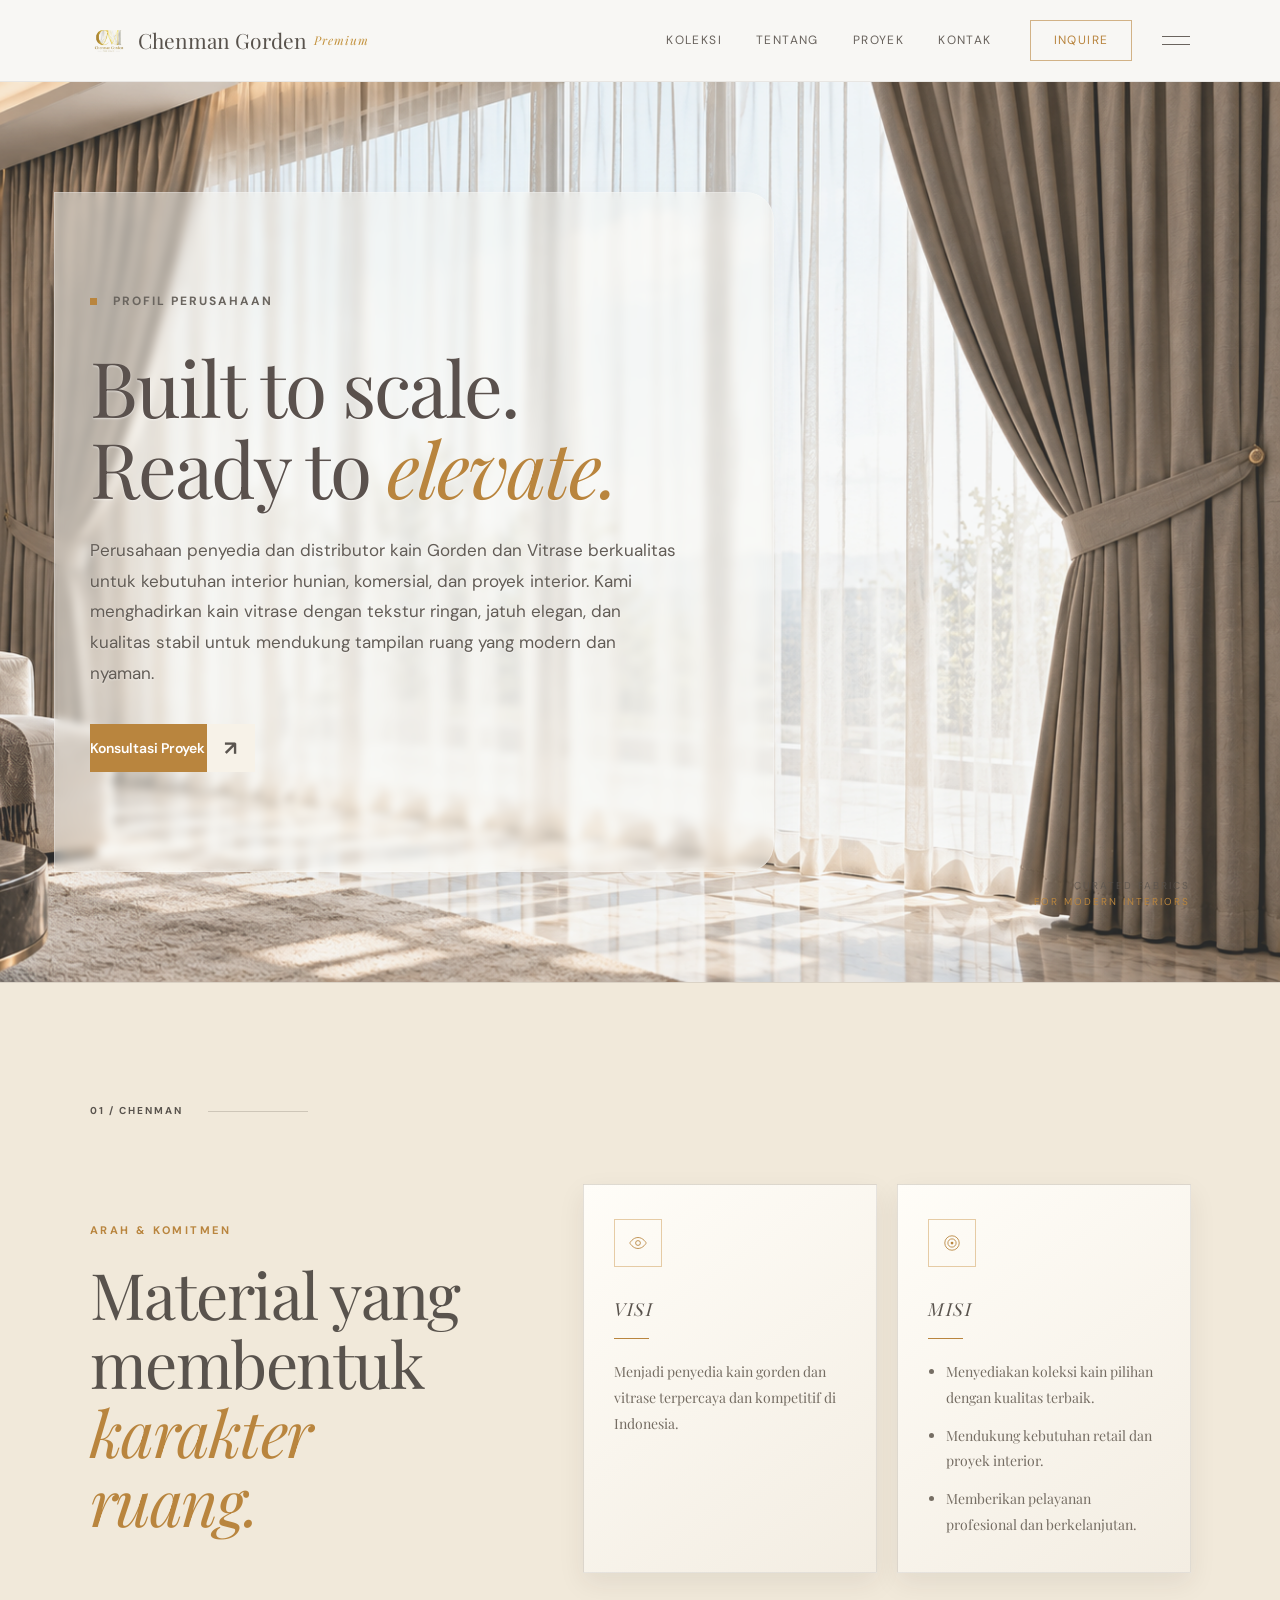
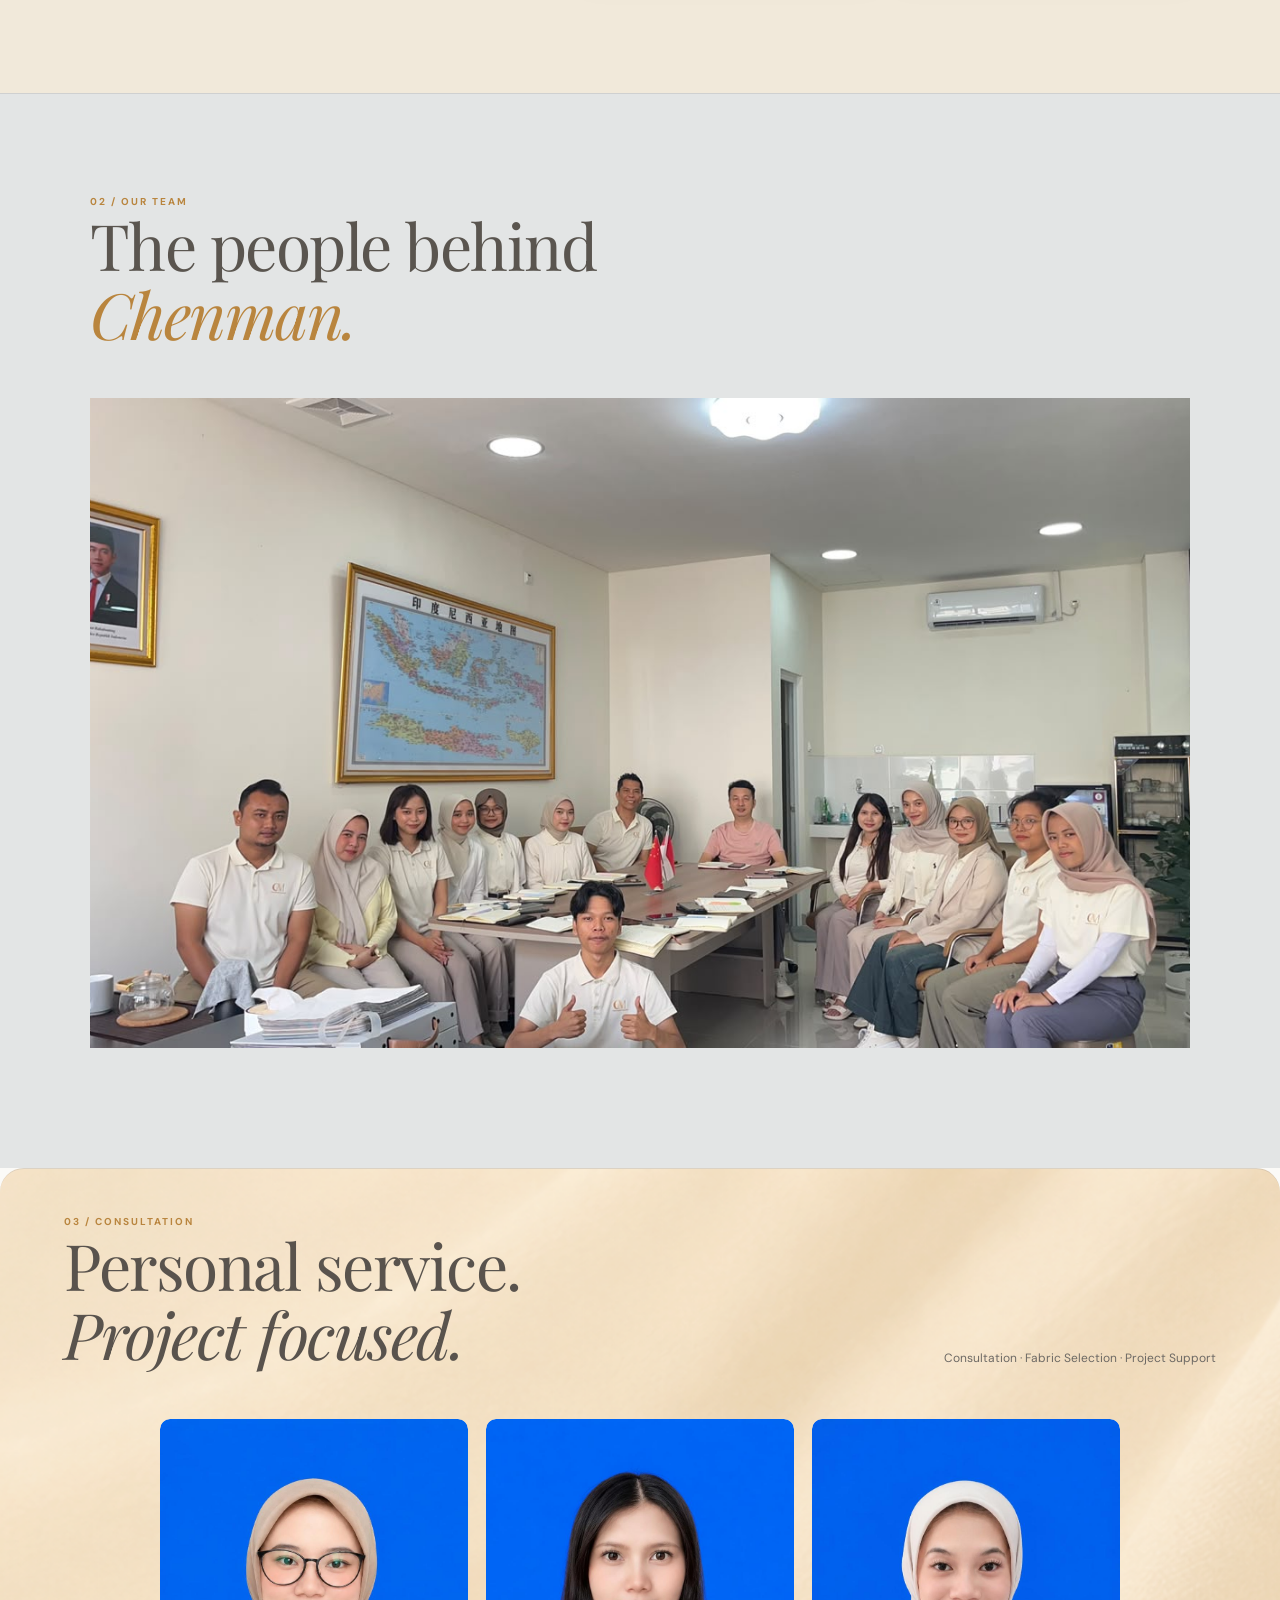
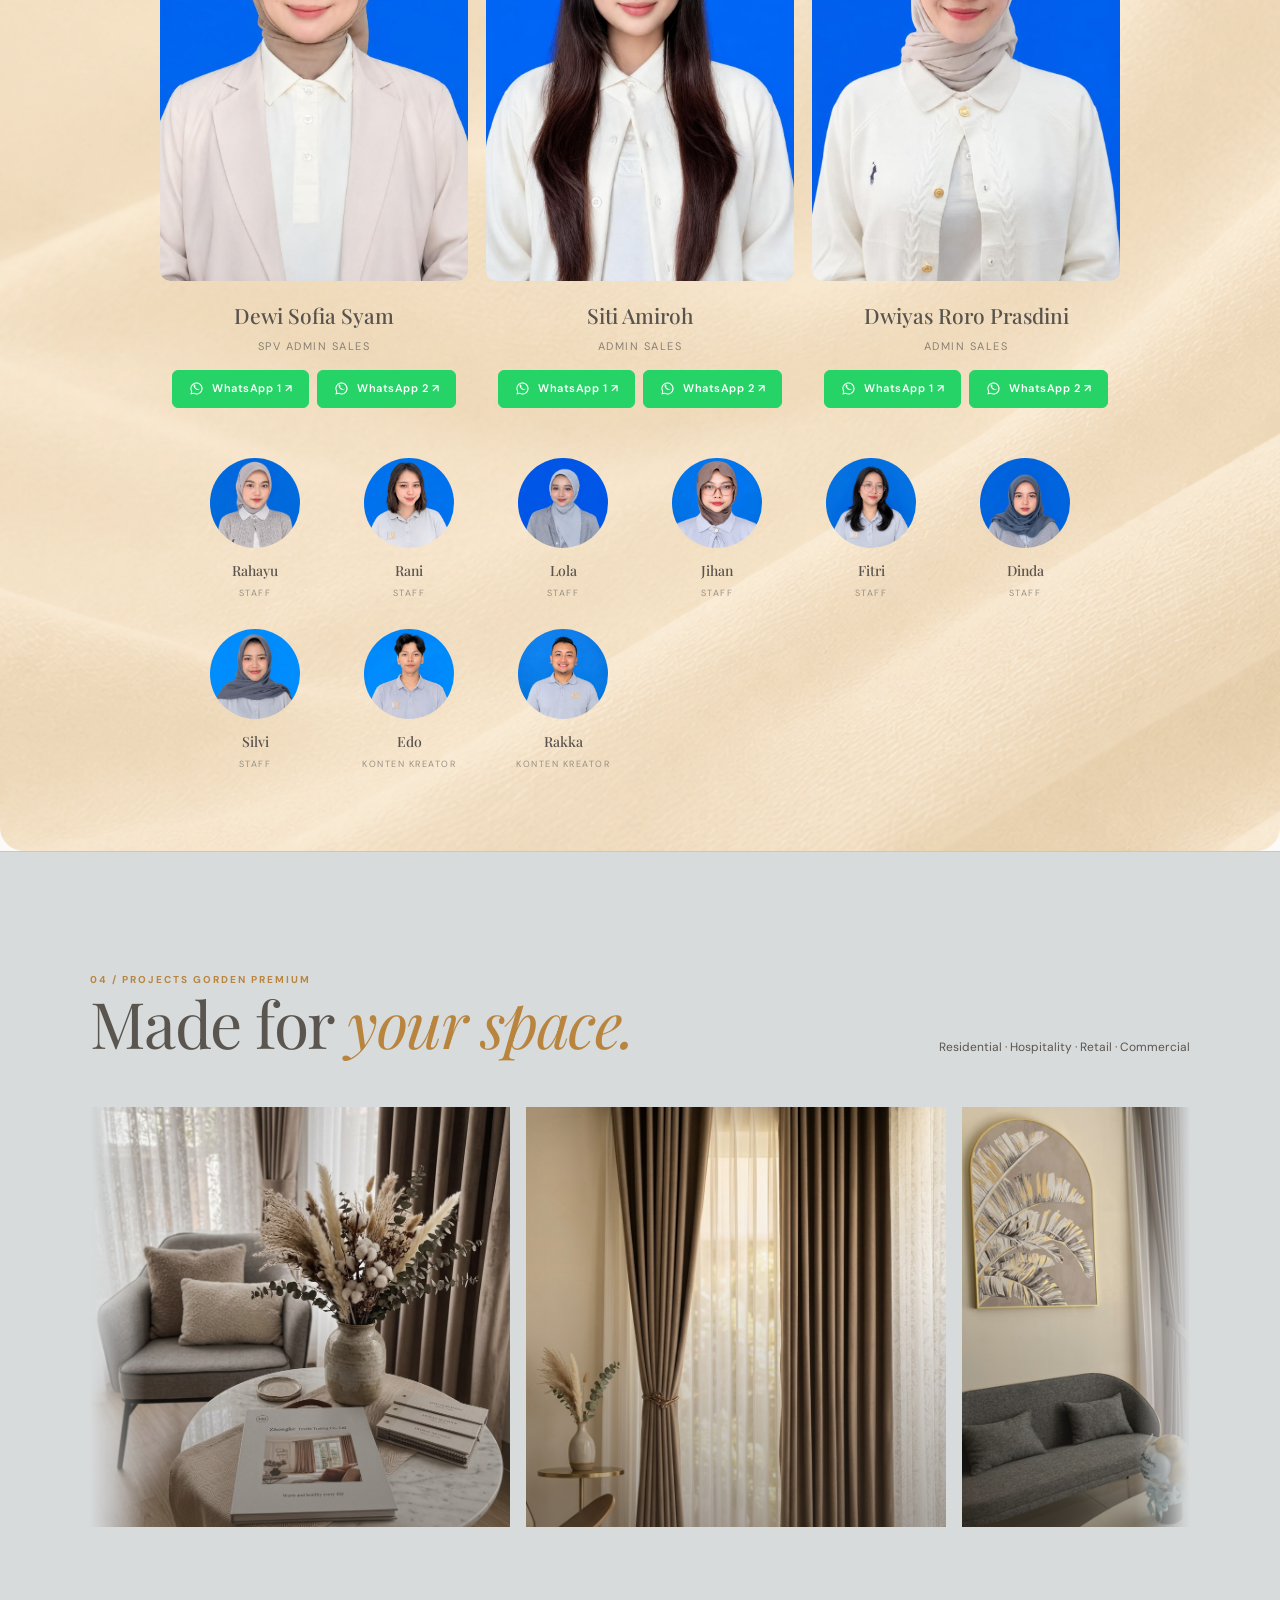
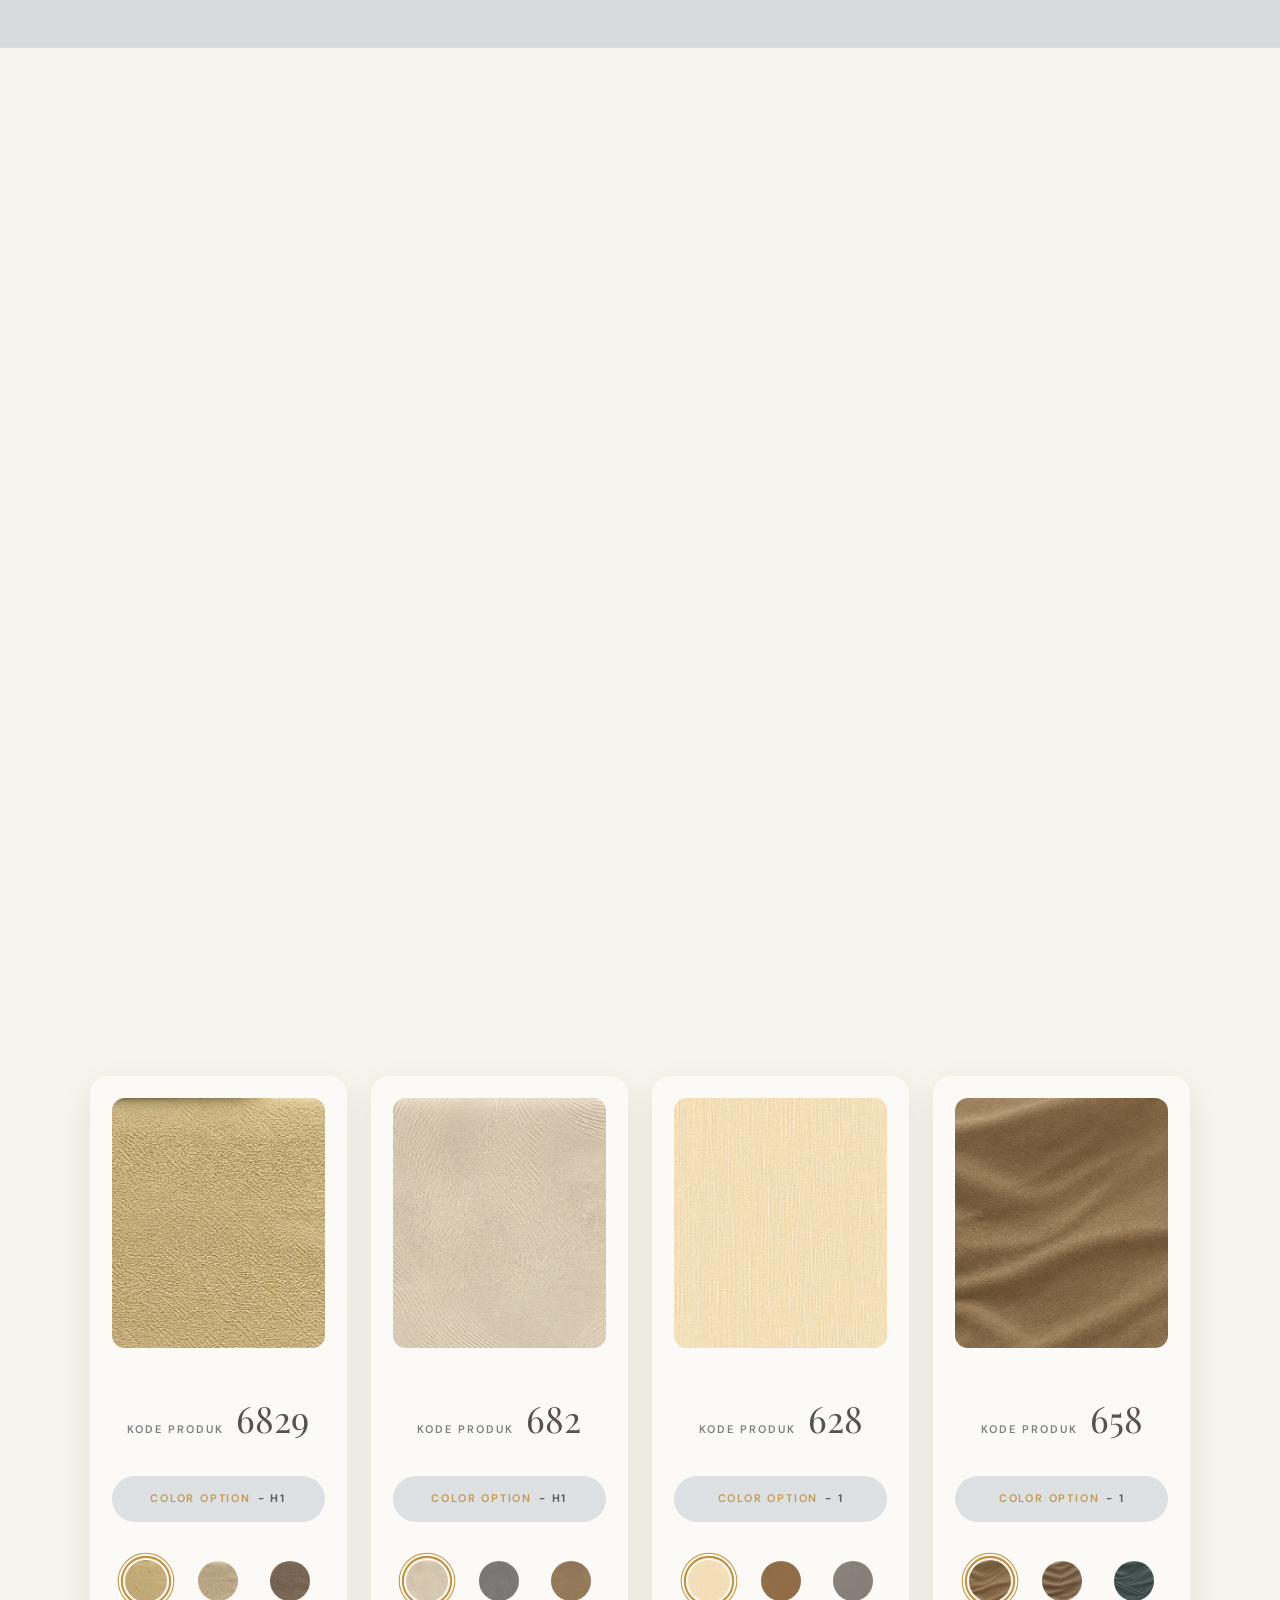
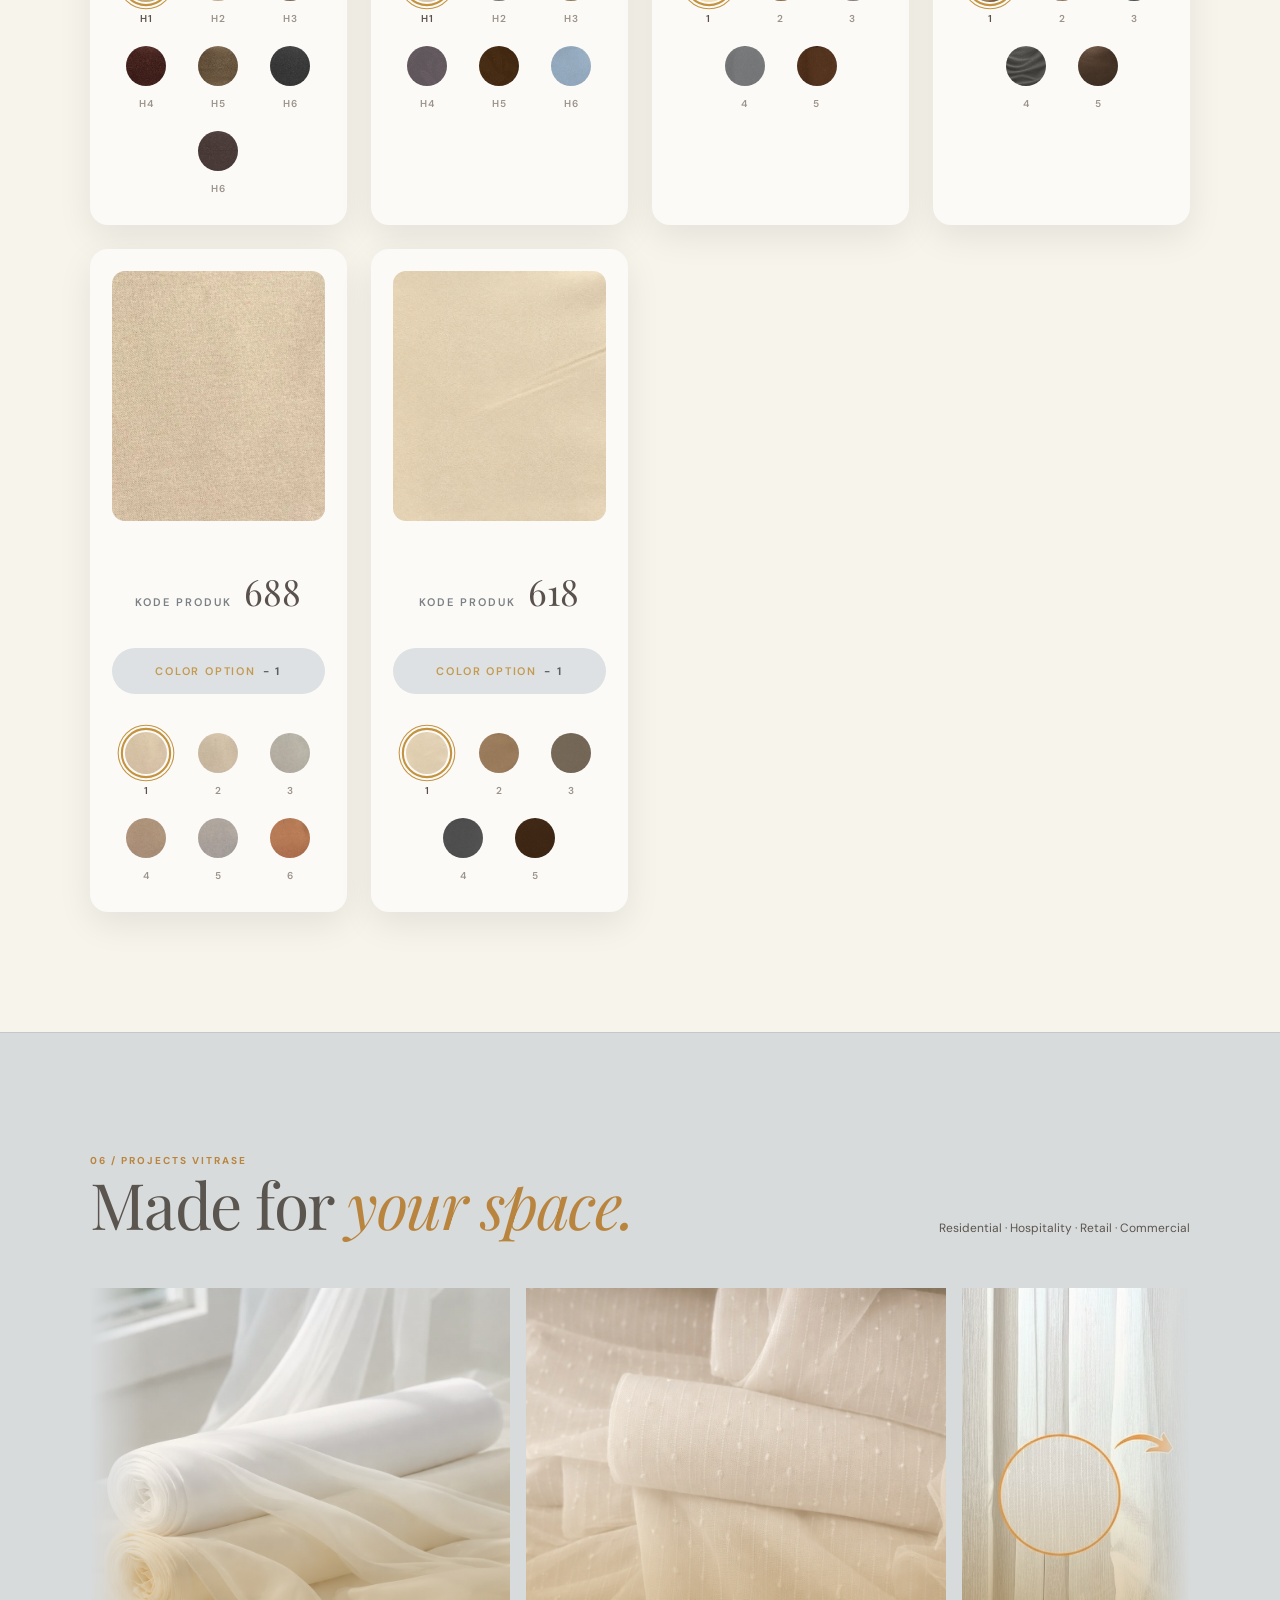
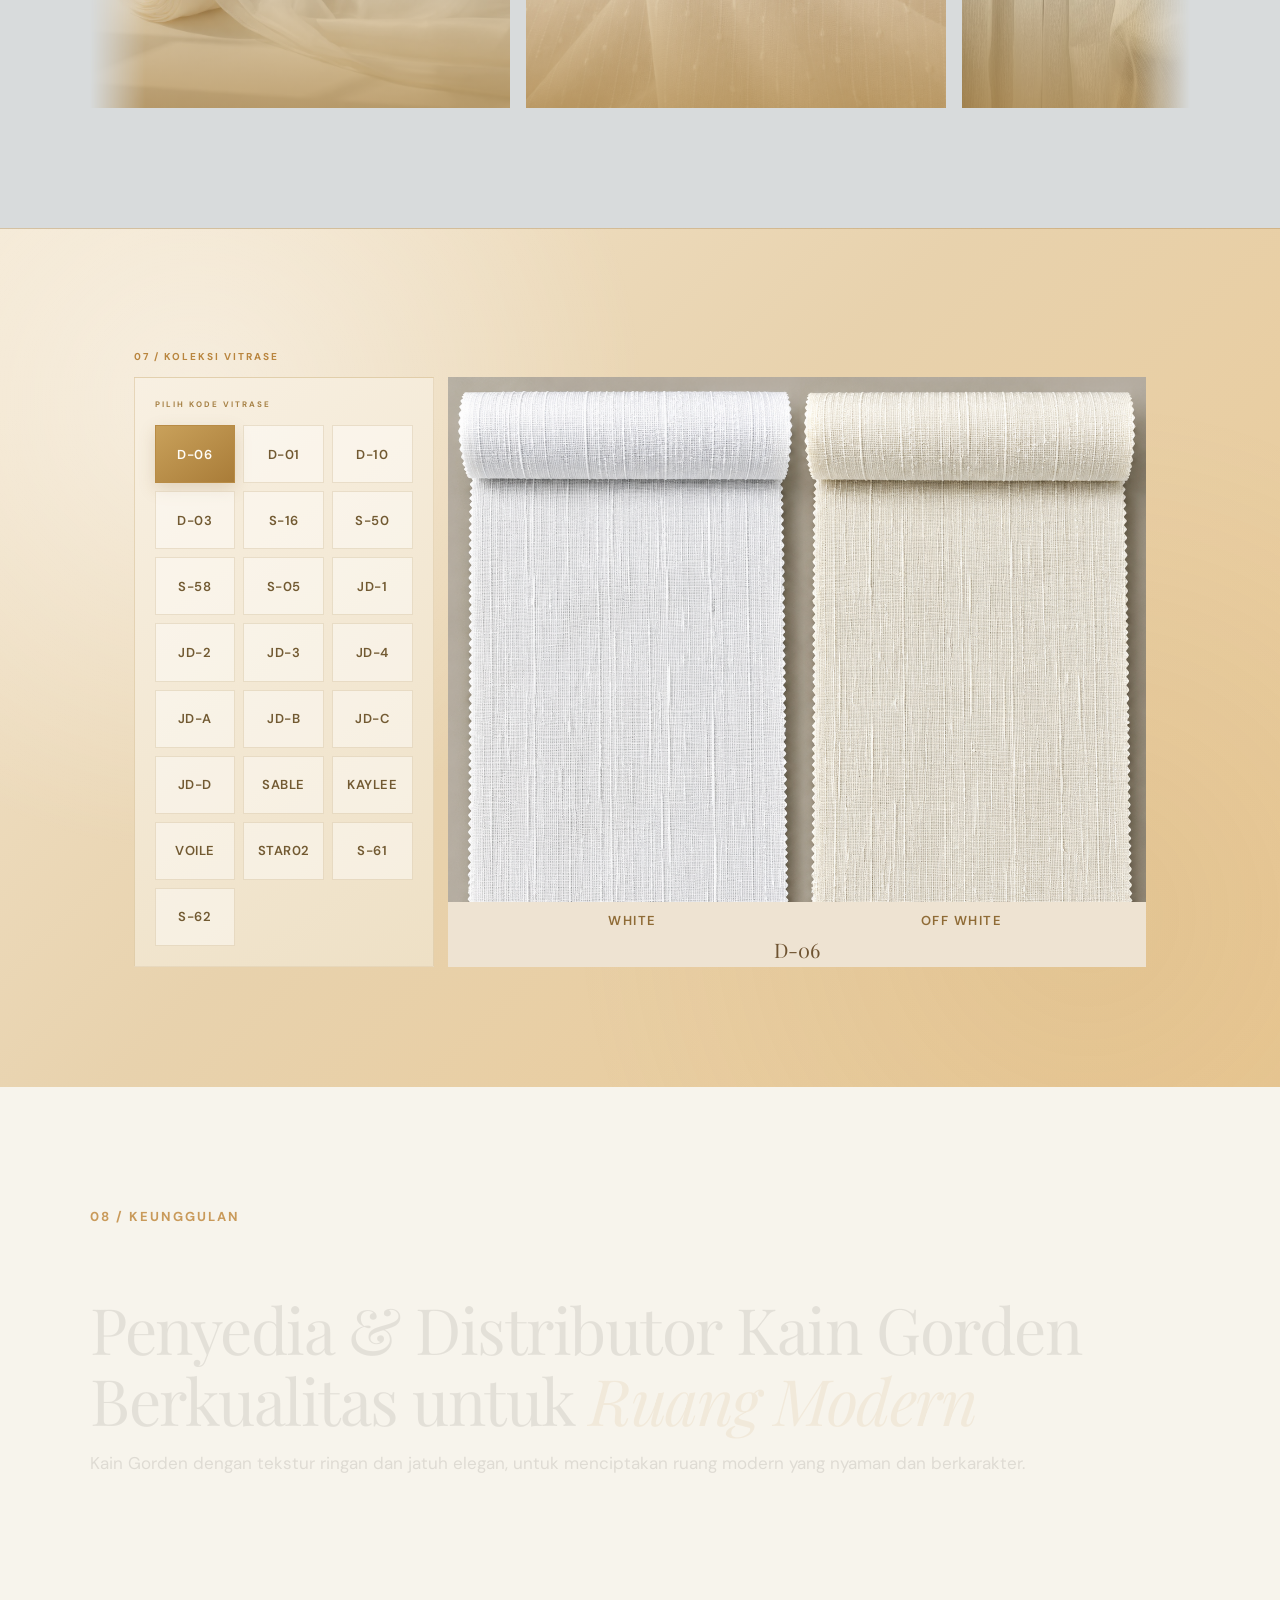
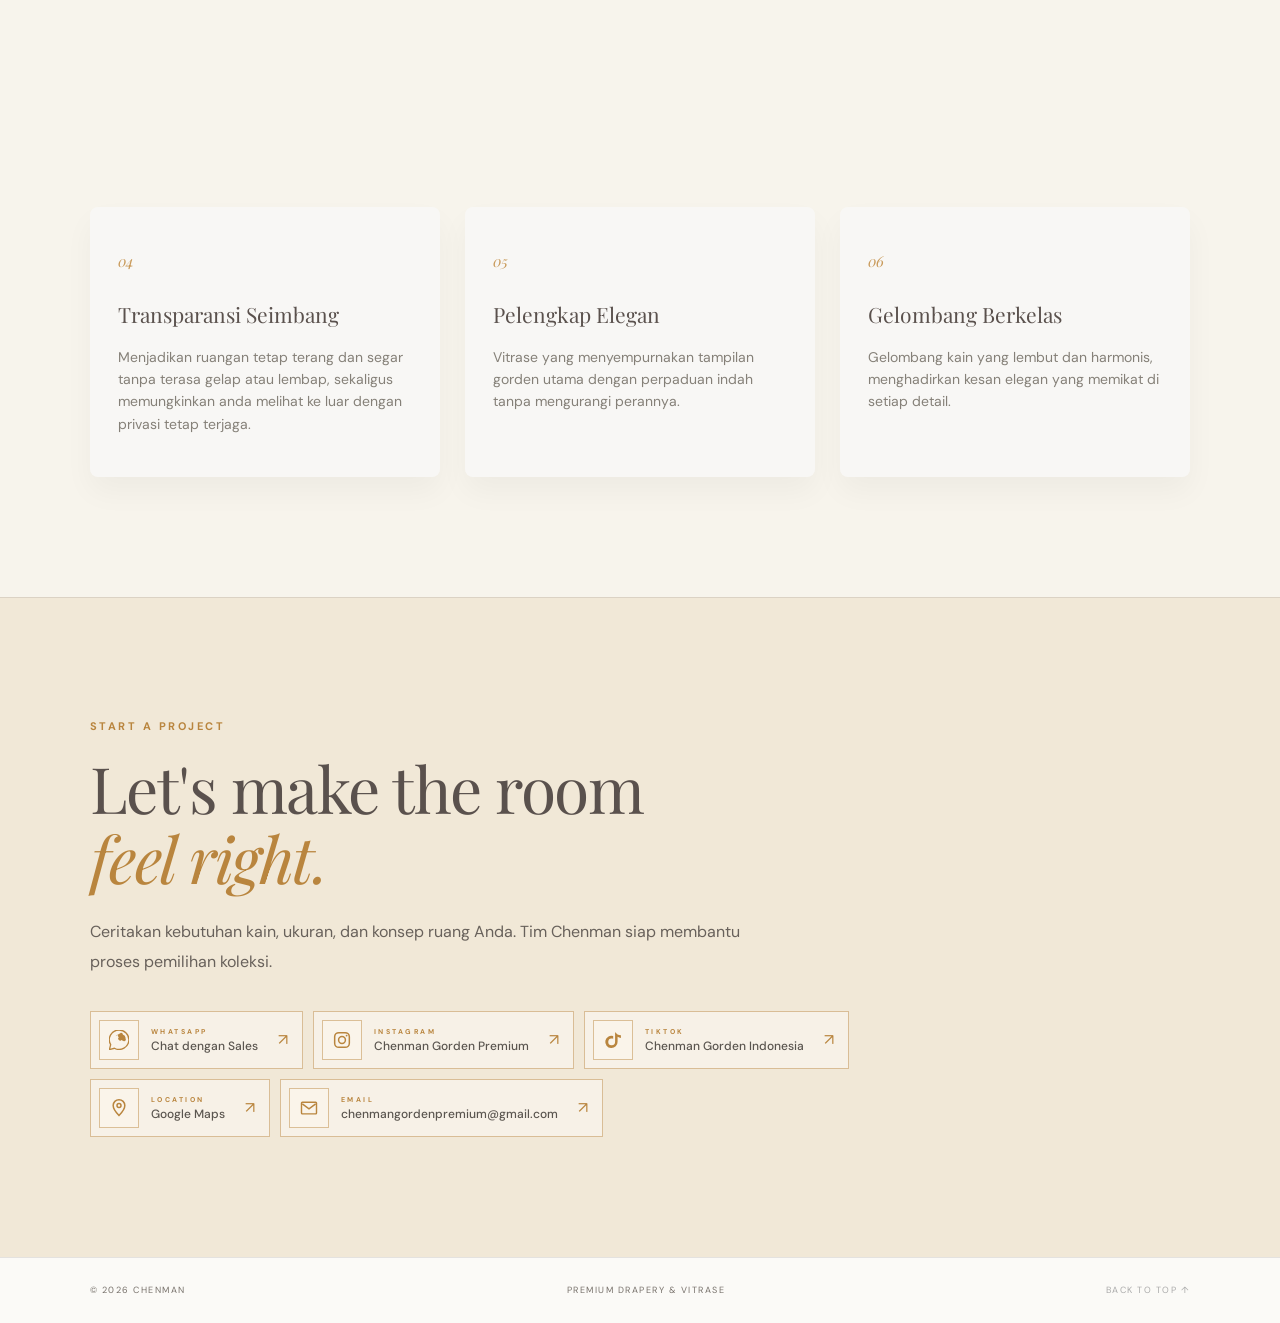
==== commit d01e2203: "fitri" ====
--- a/index.html
+++ b/index.html
@@ -618,7 +618,7 @@
   </div>
 
   <div class="staff-card">
-    <img src="assets/staff/ppp.jpeg" alt="">
+    <img src="assets/staff/fitri.png" alt="">
     <h4>Fitri</h4>
     <span>STAFF</span>
   </div>
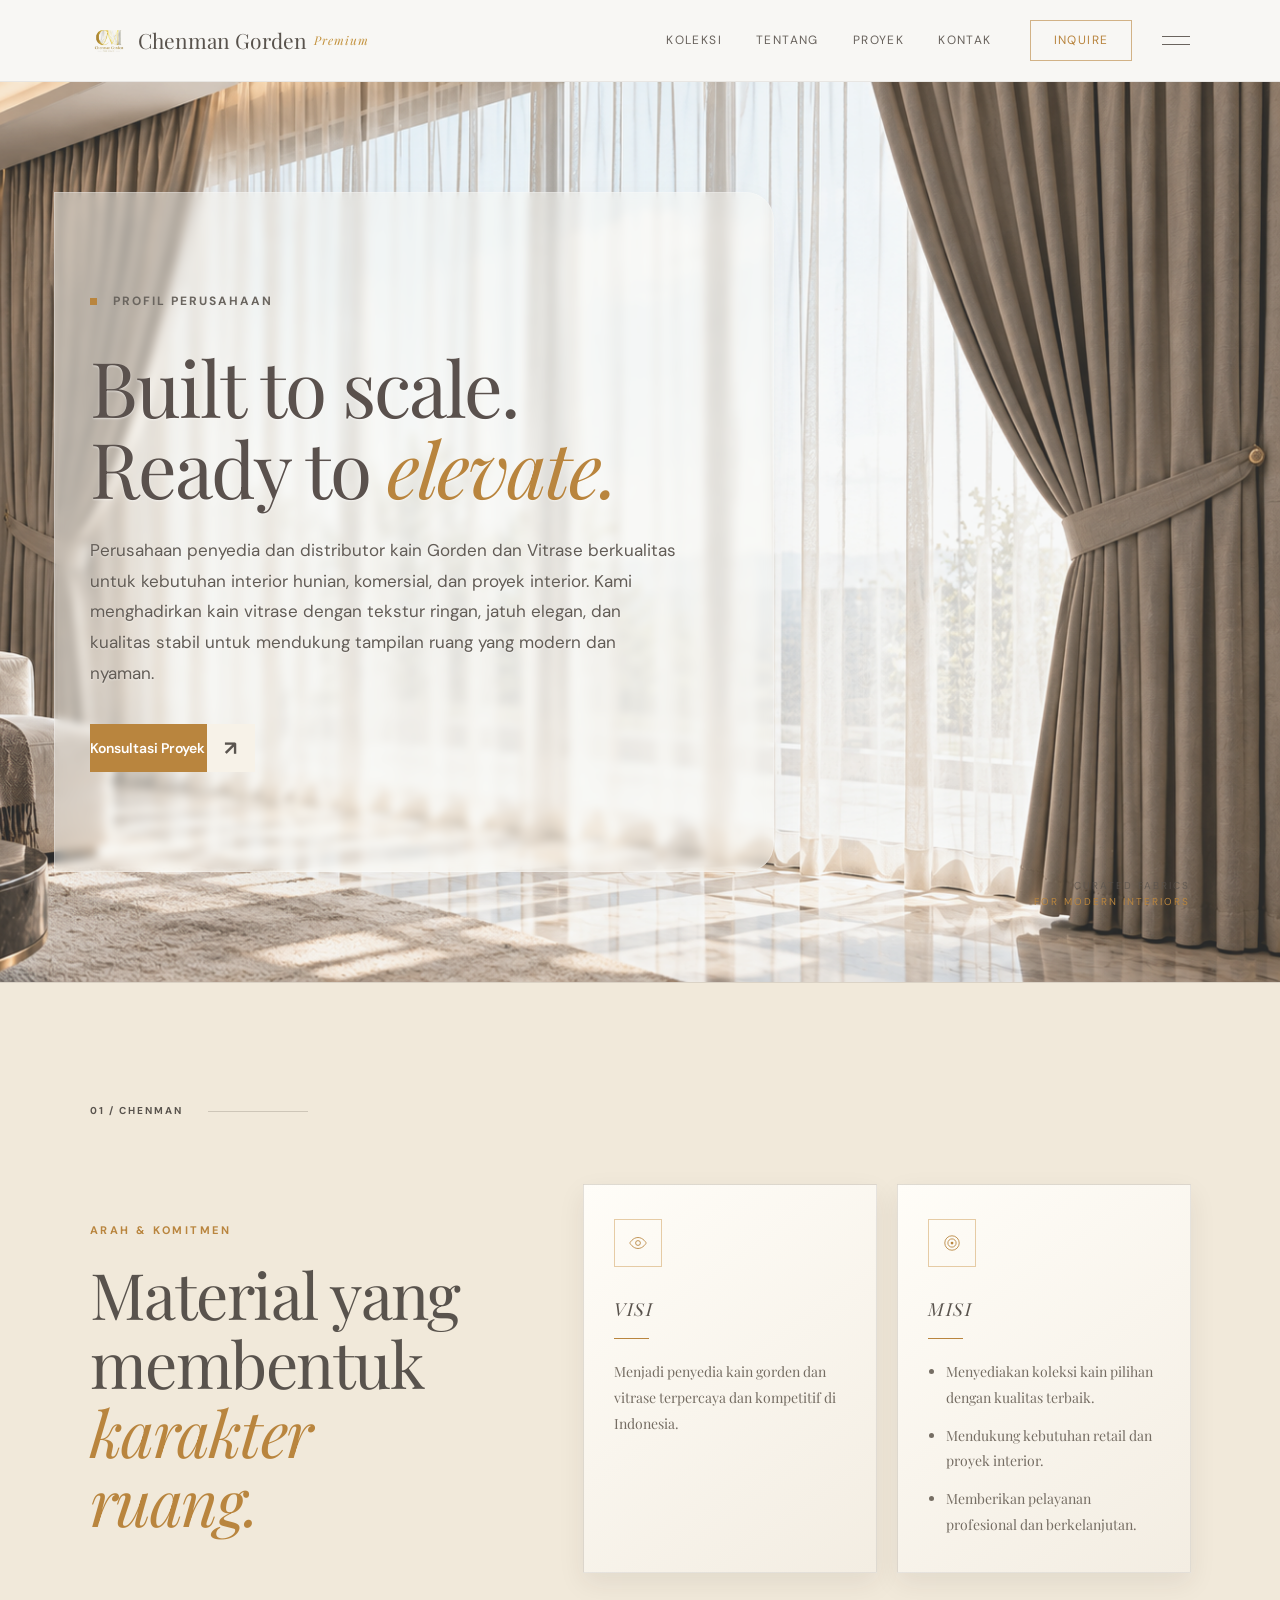
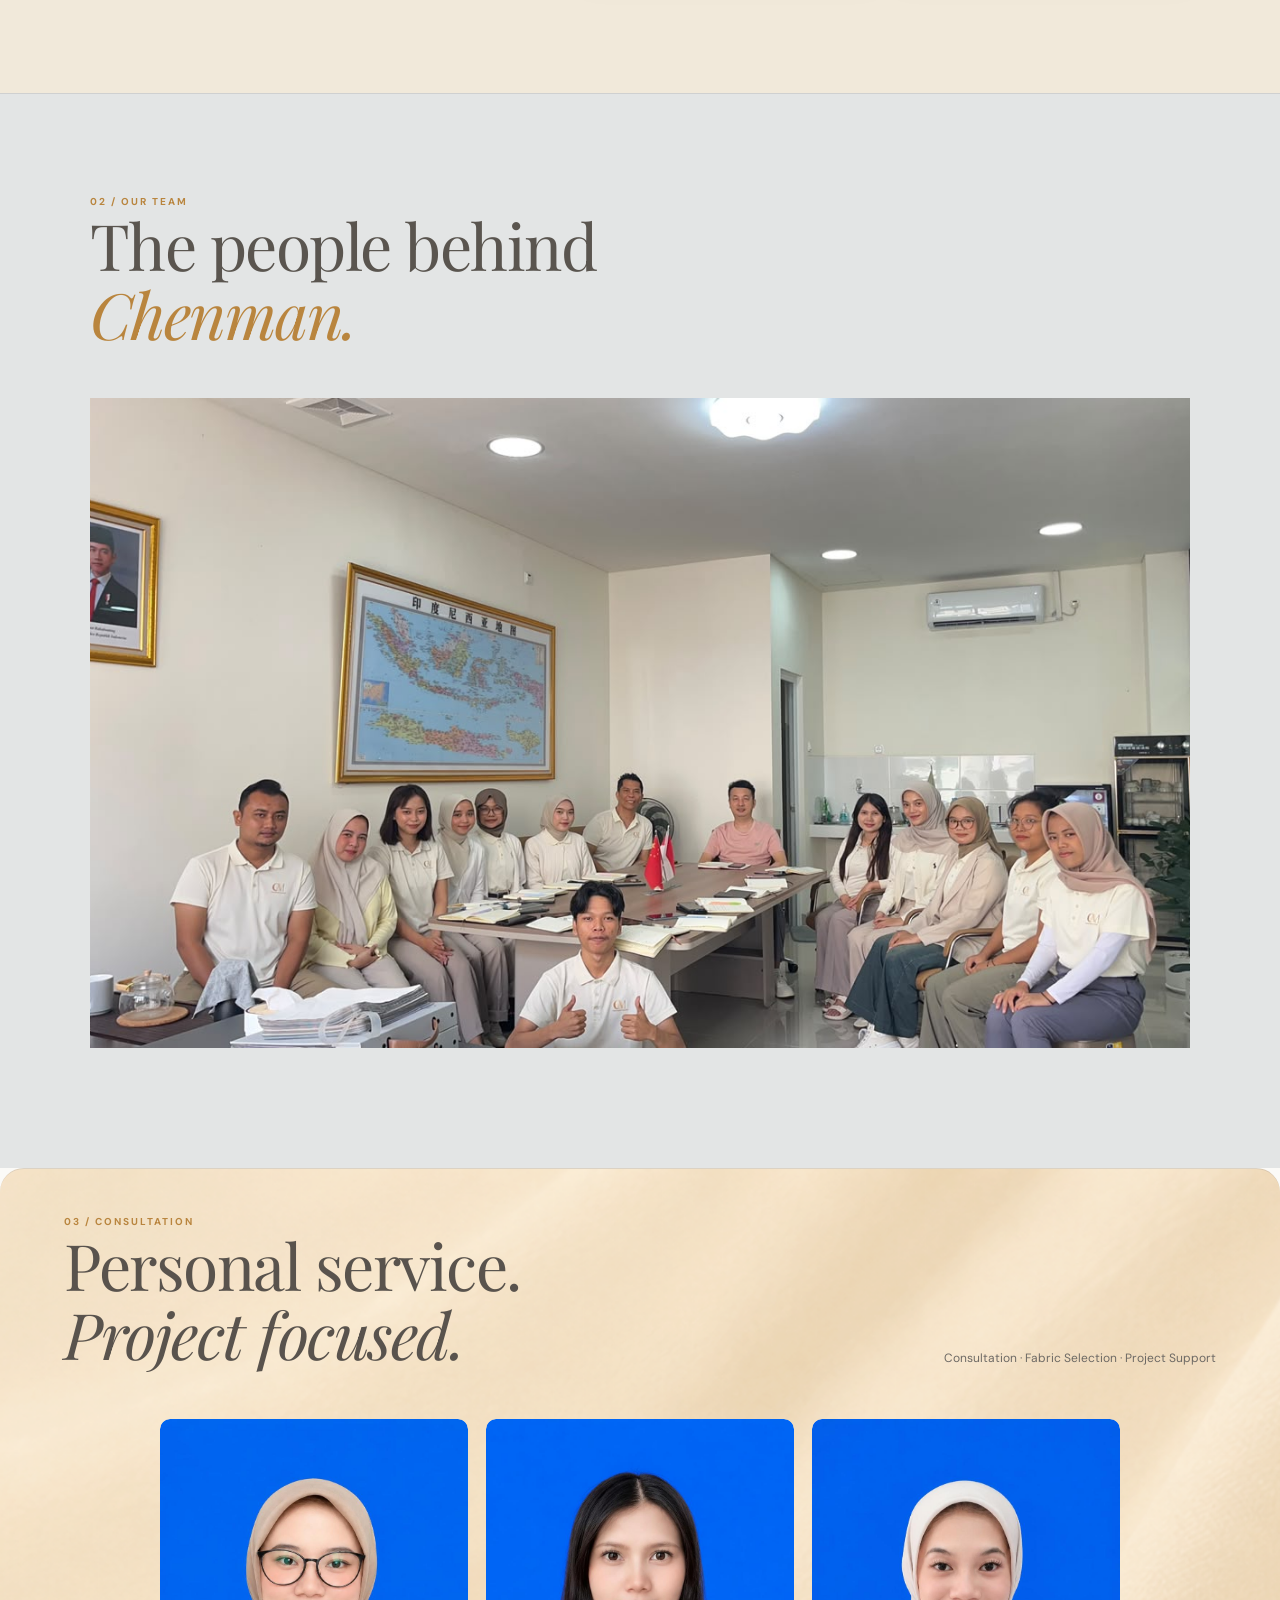
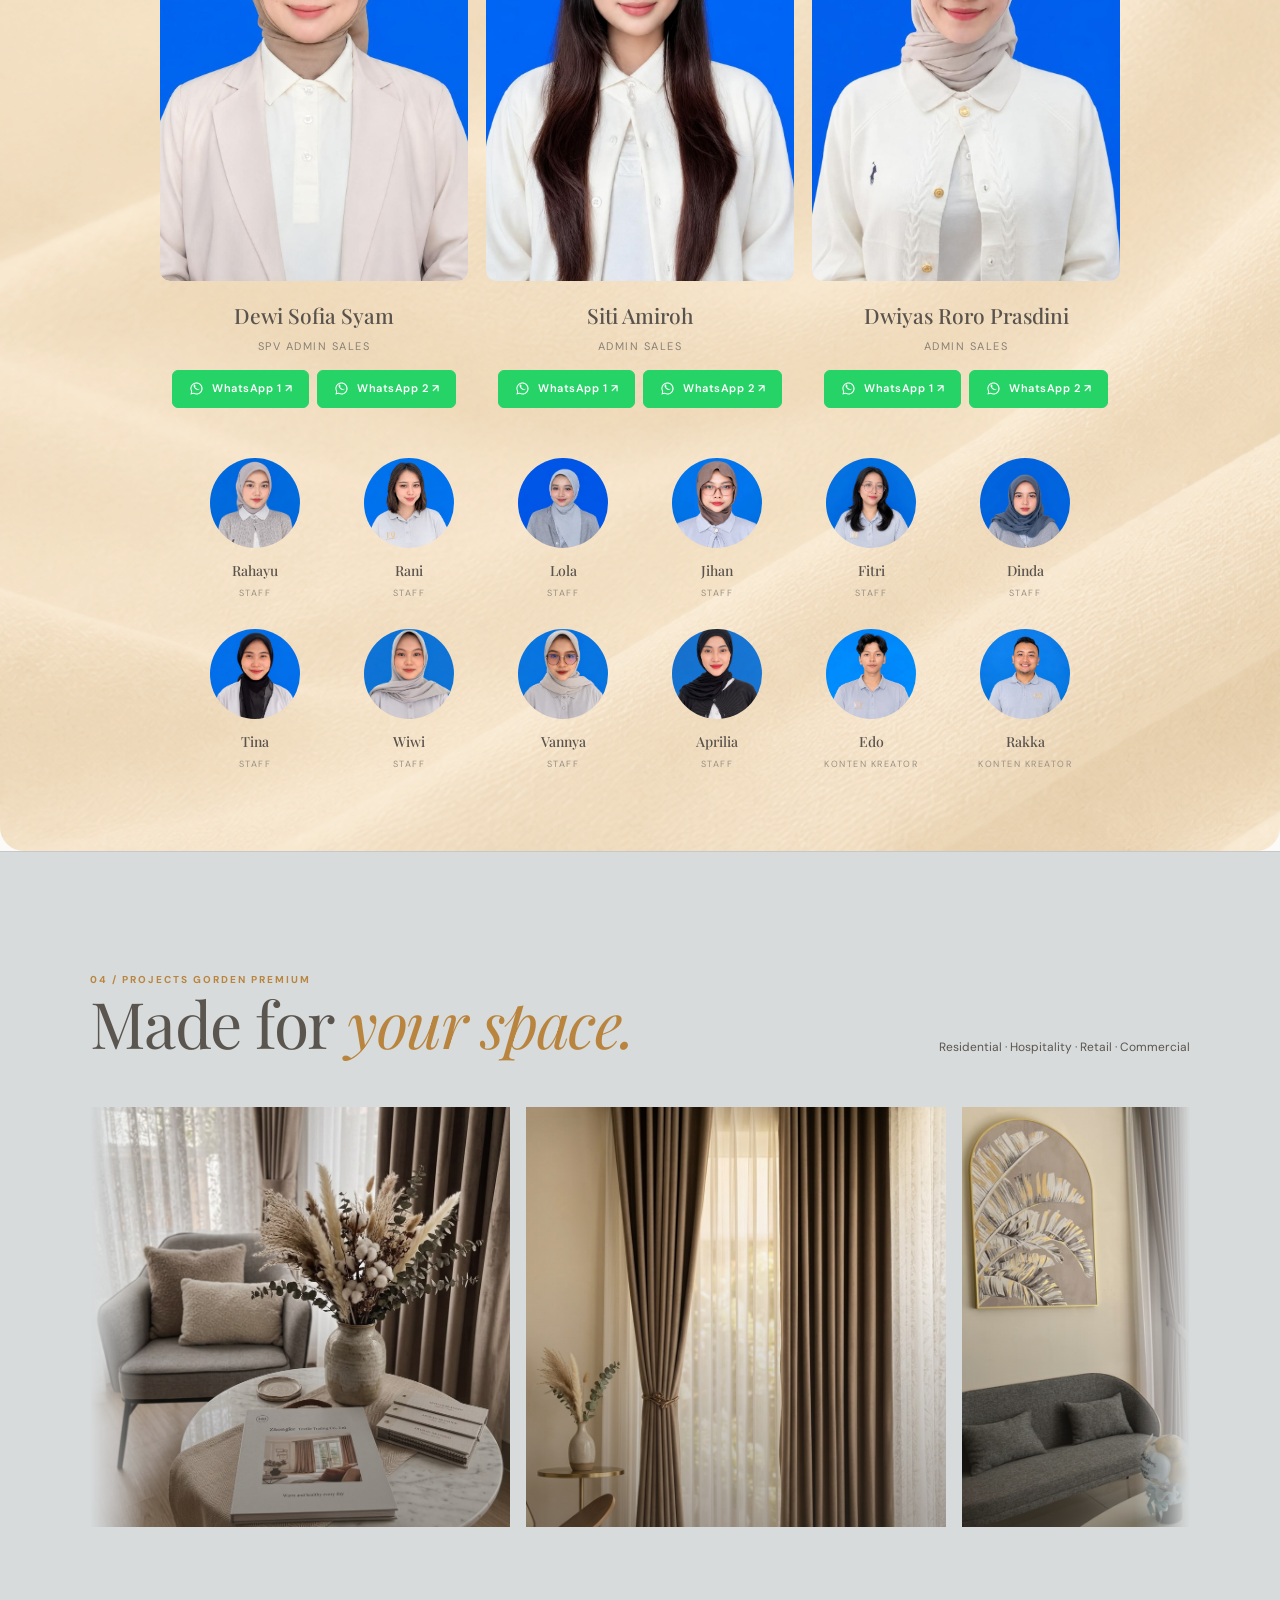
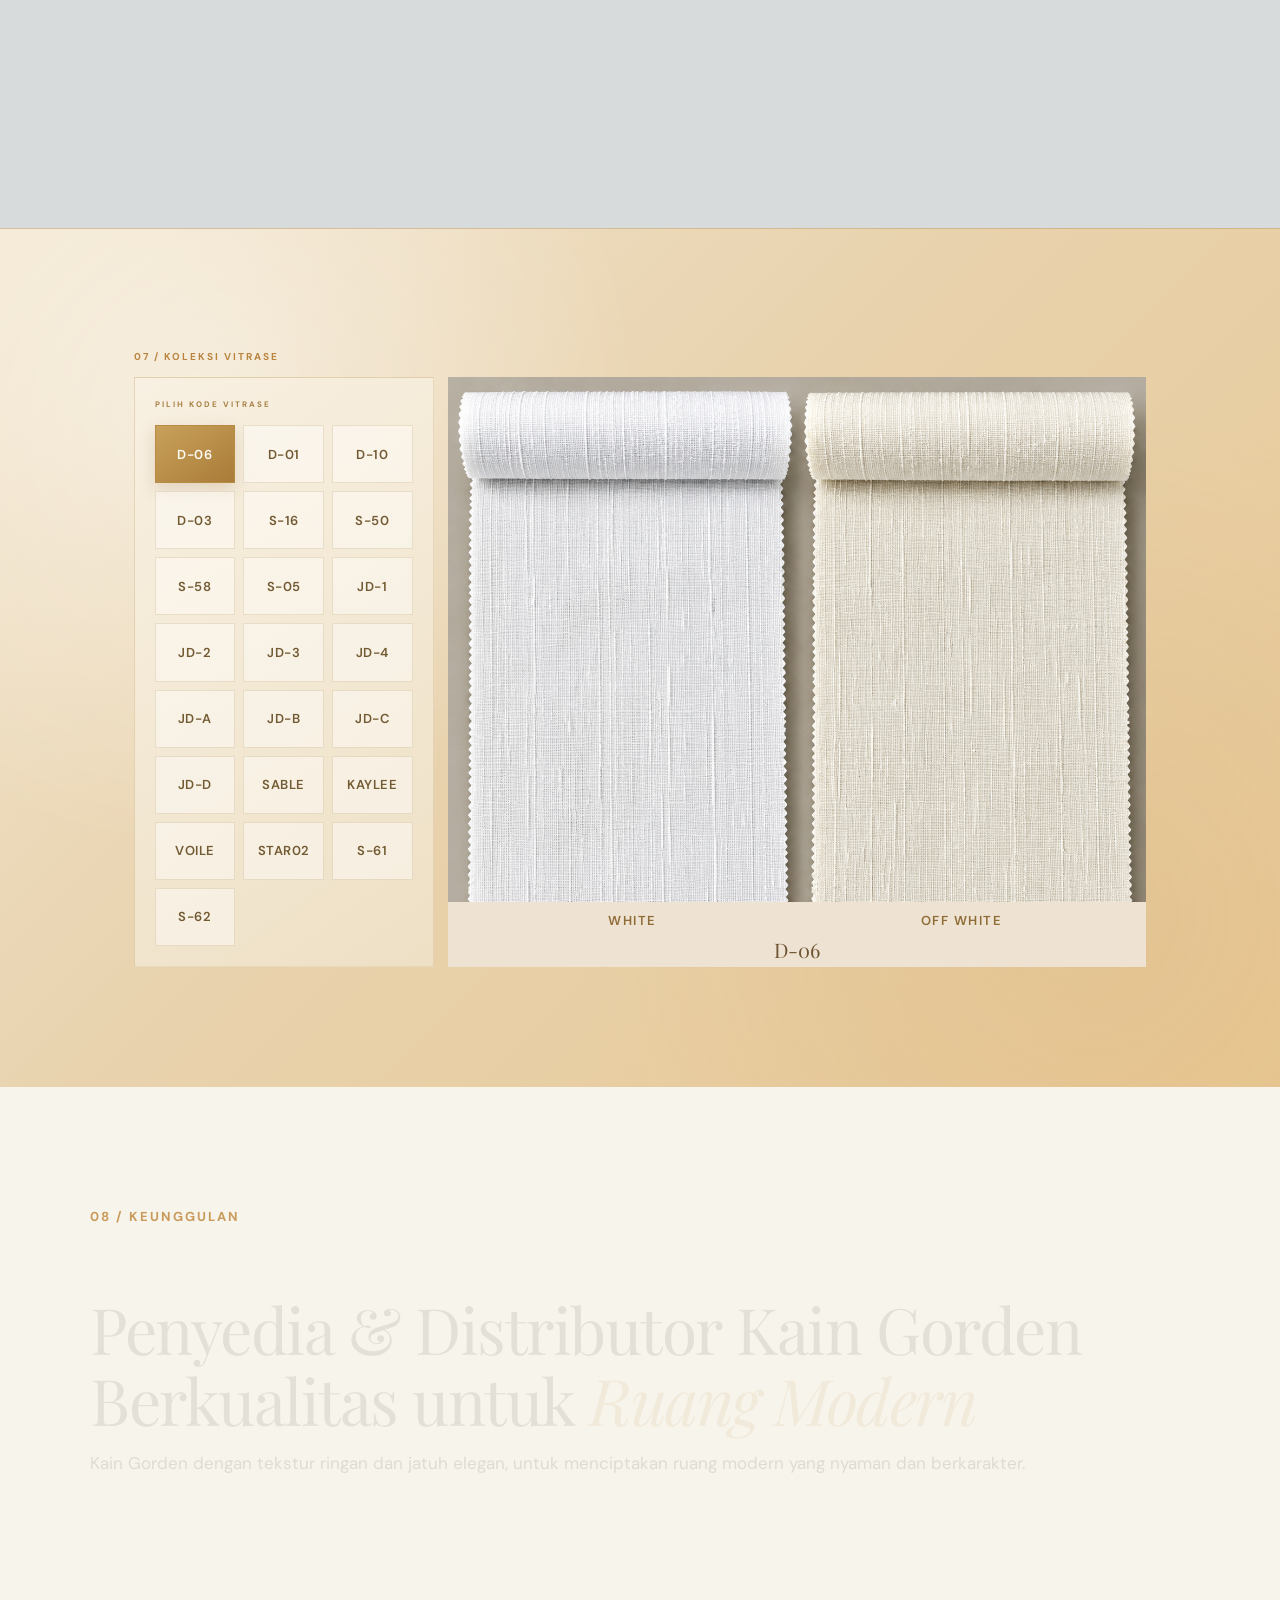
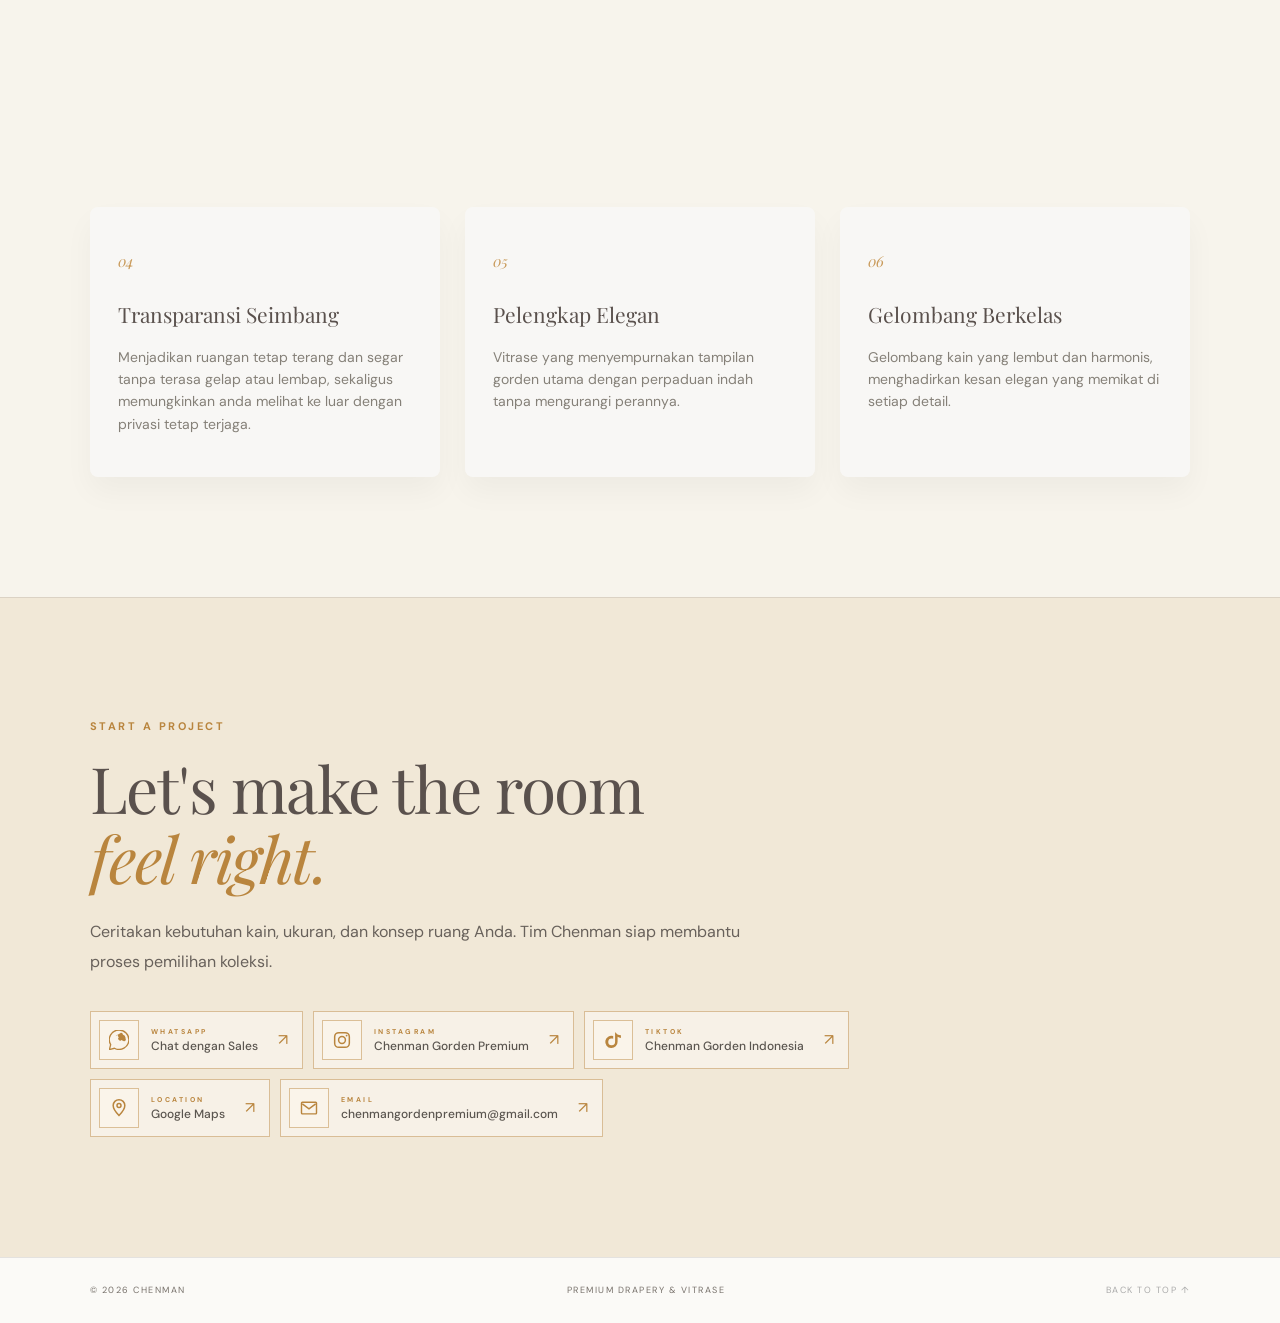
==== commit 0e77ae1d: "done" ====
--- a/index.html
+++ b/index.html
@@ -630,8 +630,26 @@
   </div>
 
   <div class="staff-card">
-    <img src="assets/staff/silvi.jpeg" alt="">
-    <h4>Silvi</h4>
+    <img src="assets/staff/tina.png" alt="">
+    <h4>Tina</h4>
+    <span>STAFF</span>
+  </div>
+
+  <div class="staff-card">
+    <img src="assets/staff/wiwi.png" alt="">
+    <h4>Wiwi</h4>
+    <span>STAFF</span>
+  </div>
+
+  <div class="staff-card">
+    <img src="assets/staff/vannya.png" alt="">
+    <h4>Vannya</h4>
+    <span>STAFF</span>
+  </div>
+
+  <div class="staff-card">
+    <img src="assets/staff/april.png" alt="">
+    <h4>Aprilia</h4>
     <span>STAFF</span>
   </div>
 
